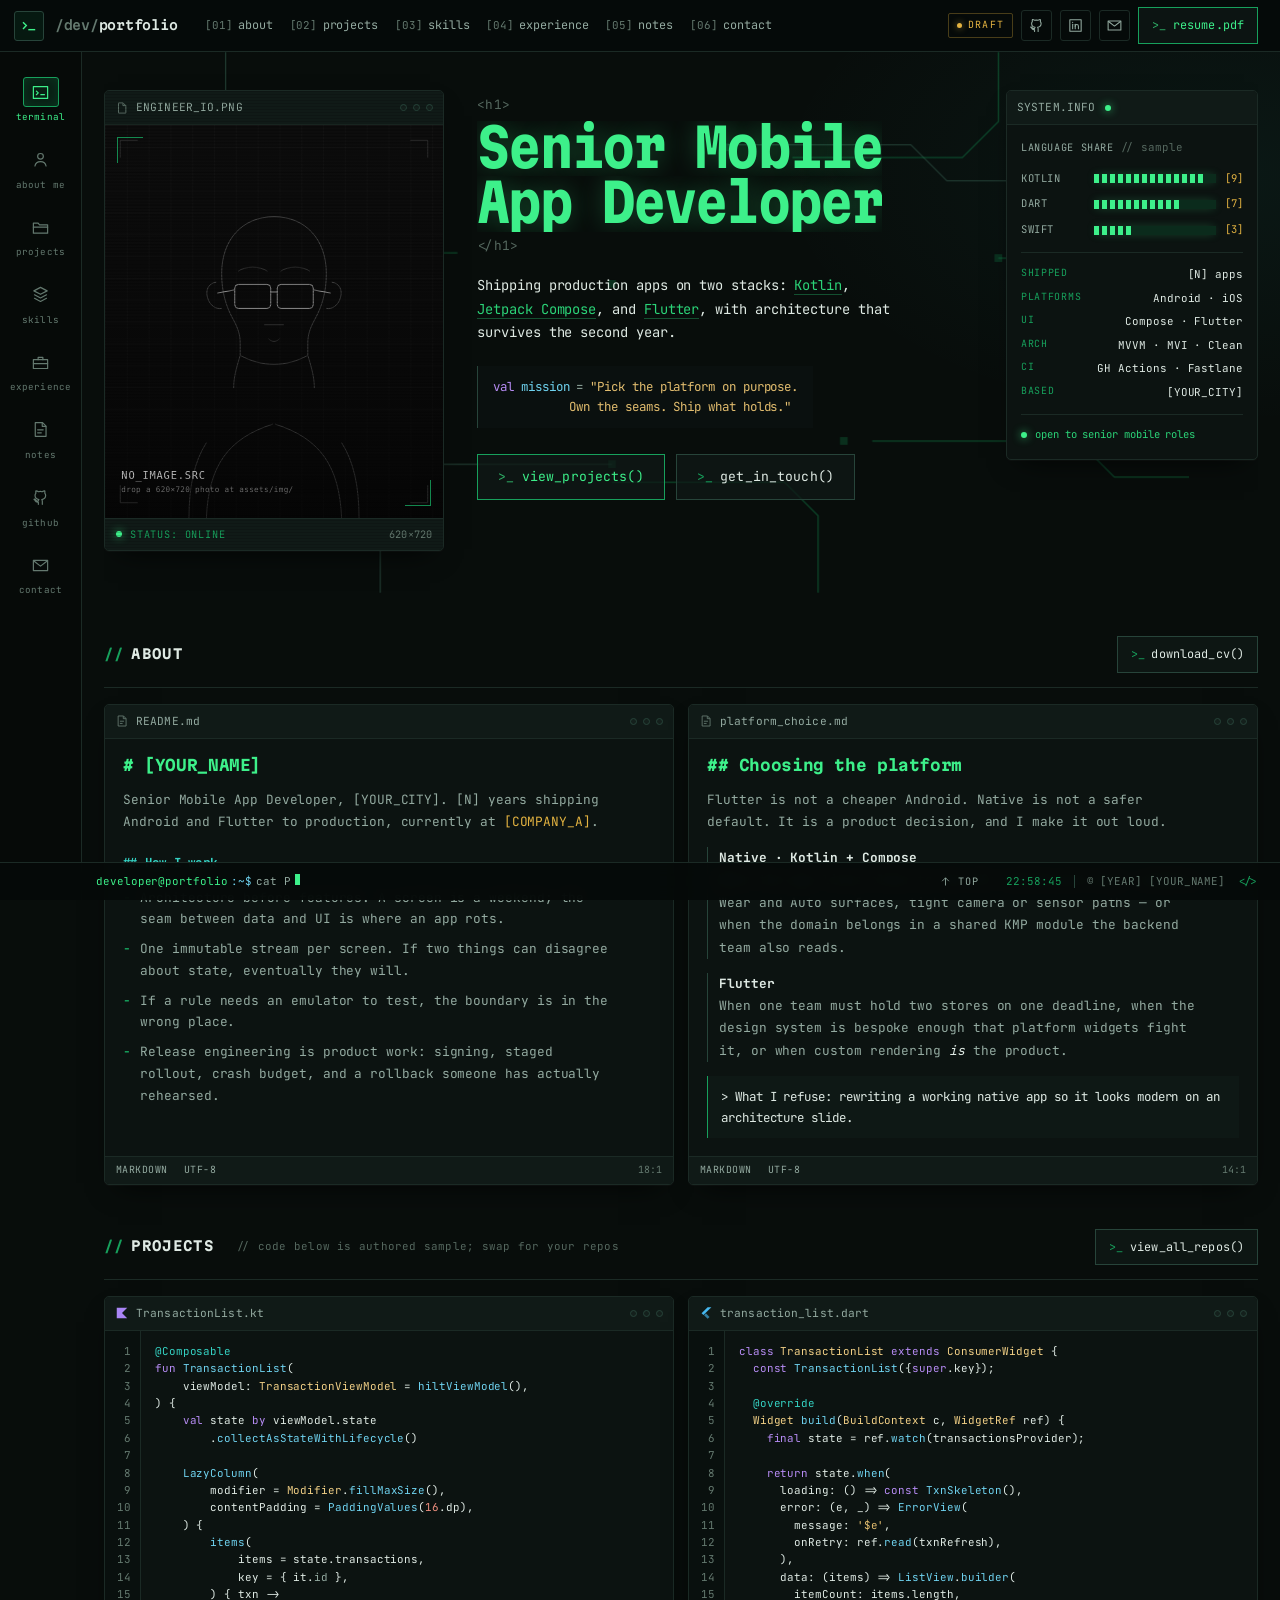
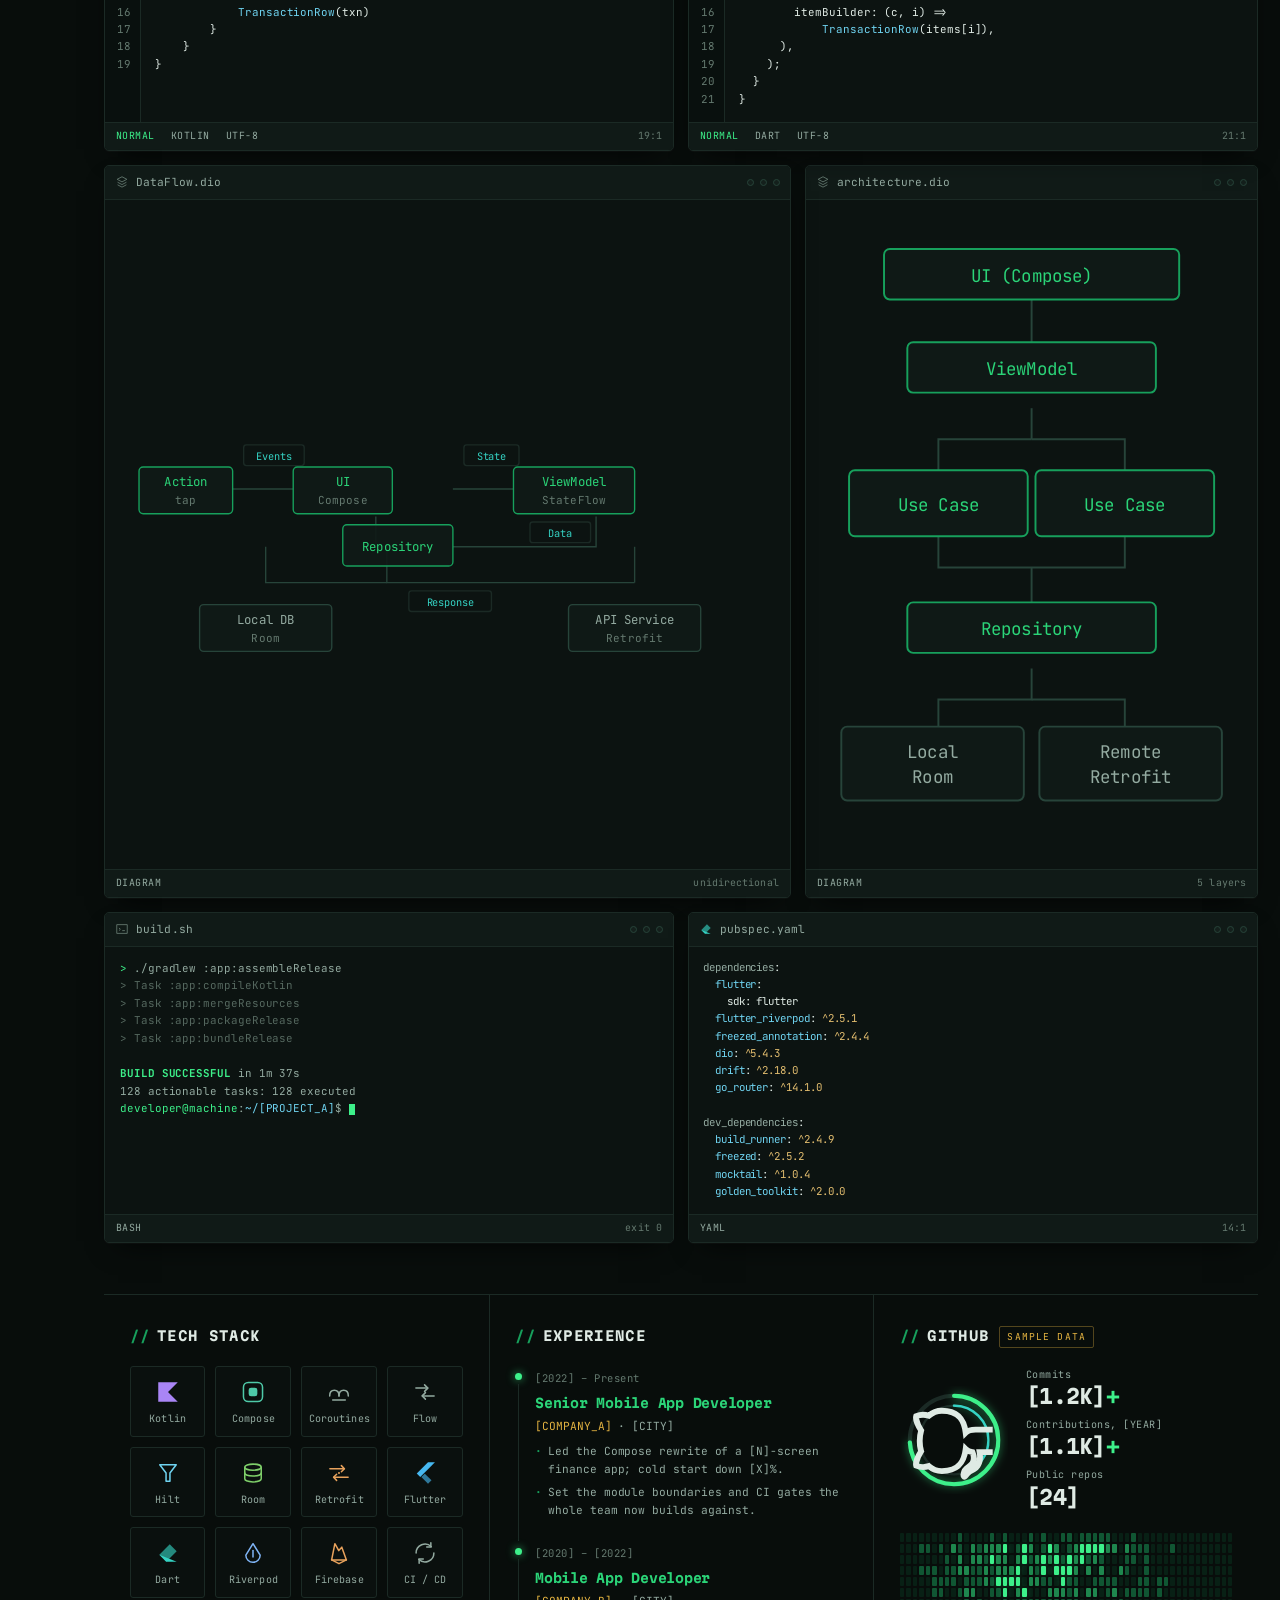
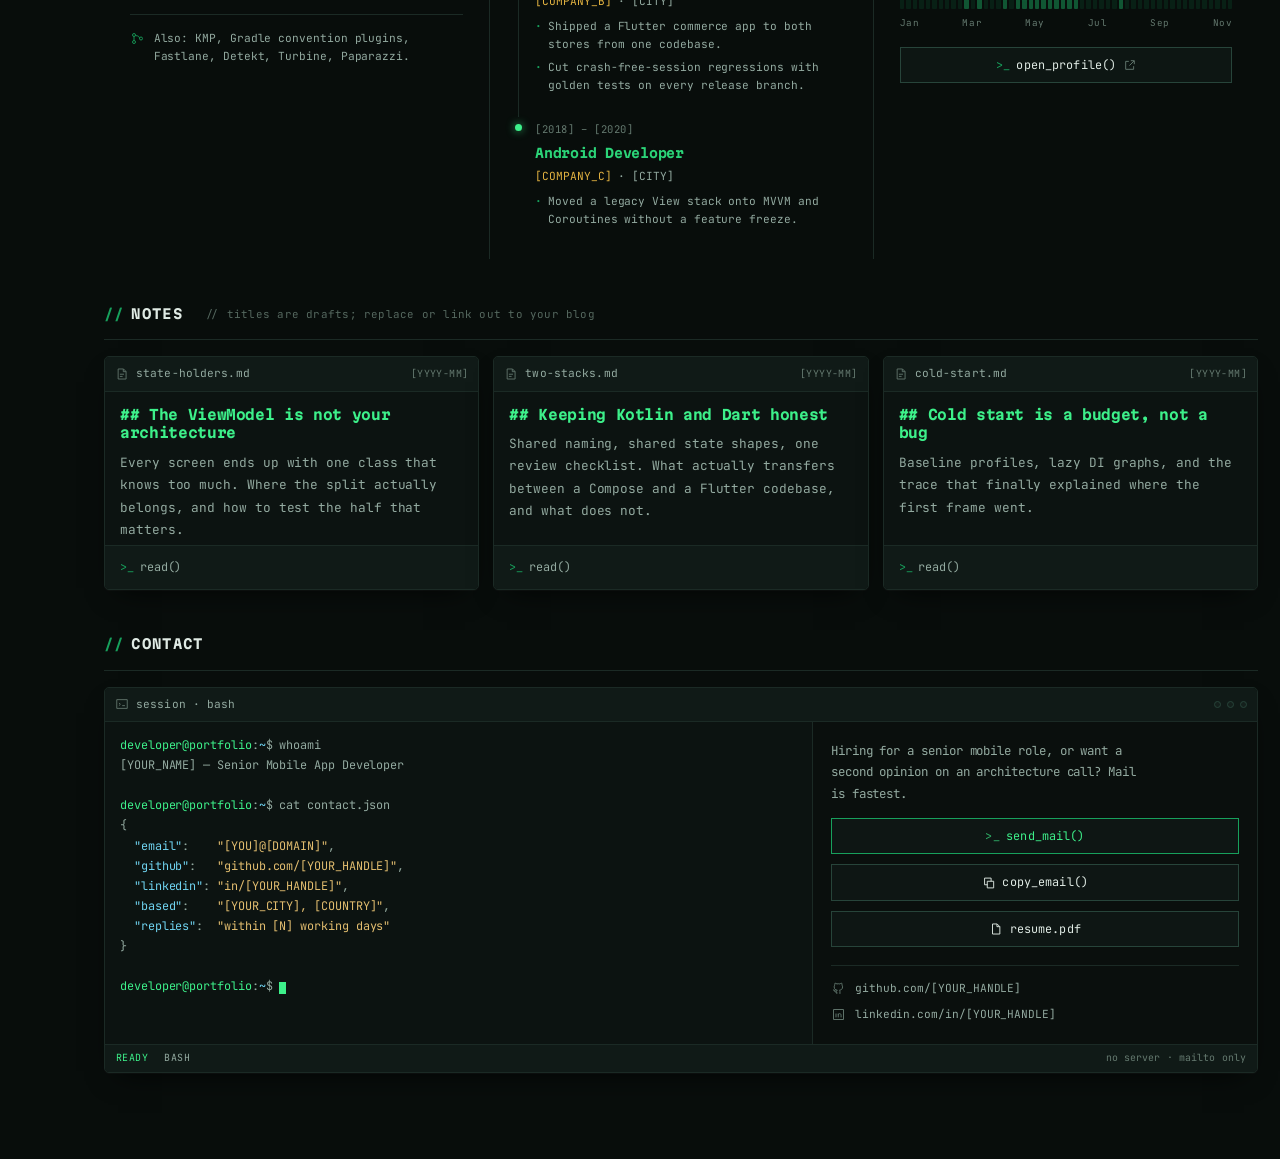
==== index.html @ f94a3611 "feat: terminal-themed portfolio draft Static single-page portfolio for a senior mobile developer, bu" ====
<!DOCTYPE html>
<html lang="en" data-boot="pending">
<head>
<meta charset="utf-8">
<meta name="viewport" content="width=device-width, initial-scale=1">
<title>[YOUR_NAME] — Senior Mobile App Developer</title>
<meta name="description" content="Senior Mobile App Developer building production Android and Flutter apps. Kotlin, Jetpack Compose, Dart, Riverpod, clean architecture.">
<meta name="color-scheme" content="dark">
<meta name="theme-color" content="#080d0b">

<meta property="og:type" content="website">
<meta property="og:title" content="[YOUR_NAME] — Senior Mobile App Developer">
<meta property="og:description" content="Production Android and Flutter. Kotlin, Compose, Dart, Riverpod, clean architecture.">
<meta property="og:image" content="assets/img/og.png">
<meta name="twitter:card" content="summary_large_image">

<link rel="icon" href="assets/img/favicon.svg" type="image/svg+xml">
<link rel="preload" href="assets/fonts/martian-mono-latin.woff2" as="font" type="font/woff2" crossorigin>
<link rel="preload" href="assets/fonts/jetbrains-mono-latin.woff2" as="font" type="font/woff2" crossorigin>
<link rel="stylesheet" href="assets/css/site.css">
</head>
<body id="top">

<!--
  THESIS: A portfolio that is the engineer's own working environment, not a page about
  one. Refuses the centered-hero / three-identical-cards / soft-gradient candidate site.
  OWN-WORLD: Phosphor green (#3df08a) on near-black (#080d0b). Every container is IDE
  window chrome: title strip, gutter with line numbers, status bar. Martian Mono display,
  JetBrains Mono code. Hairline rules (#1b2a25), circuit-trace ground, authored SVG icons.
  STORY: A tech lead sees real Kotlin and real Dart in the first two screens, reads a
  stated point of view on choosing between them, and leaves with the email or the resume.
  FIRST VIEWPORT: Fixed top bar + left activity rail. Portrait pane left, compiling
  <h1> centre at clamp max 3.95rem green (82% width axis), SYSTEM.INFO readout right.
  Primary action get_in_touch() sits under the mission string; resume.pdf is pinned
  top-right at every scroll depth. On phones the headline moves above the portrait.
  FORM: Brief-pinned by inspiration.png ("follow this"); pinned direction beats the roll,
  so no concept-seed key exists for this build.
  FINISH: unreviewed and undocumented is unfinished; this build ends with the finish review, the verdict, and DESIGN.md
-->

<a class="skiplink" href="#main">Skip to content</a>

<svg class="sprite" aria-hidden="true" focusable="false" width="0" height="0" style="position:absolute">
  <defs>
    <symbol id="i-terminal" viewBox="0 0 24 24"><path d="M3 4.5h18v15H3z"/><path d="m6.8 10.2 2.4 2.3-2.4 2.3"/><path d="M12.4 14.8h4.6"/></symbol>
    <symbol id="i-user" viewBox="0 0 24 24"><circle cx="12" cy="8" r="3.6"/><path d="M5 20.2c.6-3.6 3.4-5.6 7-5.6s6.4 2 7 5.6"/></symbol>
    <symbol id="i-folder" viewBox="0 0 24 24"><path d="M3 6.4h6l1.8 2.2H21v10.6H3z"/><path d="M3 11.6h18"/></symbol>
    <symbol id="i-layers" viewBox="0 0 24 24"><path d="m12 3 8.4 4.4L12 11.8 3.6 7.4z"/><path d="m4.4 12.4 7.6 4 7.6-4"/><path d="m4.4 16.8 7.6 4 7.6-4"/></symbol>
    <symbol id="i-briefcase" viewBox="0 0 24 24"><path d="M3 8.4h18v11.2H3z"/><path d="M9 8.4V5.6h6v2.8"/><path d="M3 13.4h18"/></symbol>
    <symbol id="i-note" viewBox="0 0 24 24"><path d="M5.4 3.4h9.2L19 7.8v12.8H5.4z"/><path d="M14.2 3.6v4.4H18.8"/><path d="M8.4 12.4h7"/><path d="M8.4 16.2h4.6"/></symbol>
    <symbol id="i-mail" viewBox="0 0 24 24"><path d="M3 5.6h18v12.8H3z"/><path d="m3.6 6.4 8.4 6.4 8.4-6.4"/></symbol>
    <symbol id="i-github" viewBox="0 0 24 24"><path d="M9.3 20.6v-2.9c-3 .5-3.8-1.3-3.8-1.3-.5-1.2-1.2-1.6-1.2-1.6-1-.7 0-.7 0-.7 1.1.1 1.7 1.1 1.7 1.1 1 1.7 2.6 1.2 3.3.9.1-.7.4-1.2.7-1.5-2.4-.3-4.9-1.2-4.9-5.3 0-1.2.4-2.1 1.1-2.9-.1-.3-.5-1.4.1-2.8 0 0 1-.3 3.2 1.1a8.6 8.6 0 0 1 4.6 0c2.2-1.4 3.2-1.1 3.2-1.1.6 1.4.2 2.5.1 2.8.7.8 1.1 1.7 1.1 2.9 0 4.1-2.5 5-4.9 5.3.4.4.7 1.1.7 2.2v3.8"/></symbol>
    <symbol id="i-linkedin" viewBox="0 0 24 24"><path d="M4 4h16v16H4z"/><path d="M8 10.4v6.2"/><path d="M8 7.6v.2"/><path d="M11.6 16.6v-6.2"/><path d="M11.6 13.2c0-1.6.9-2.6 2.3-2.6s2.2 1 2.2 2.6v3.4"/></symbol>
    <symbol id="i-arrow-up" viewBox="0 0 24 24"><path d="M12 19.4V5.2"/><path d="m5.8 11.4 6.2-6.2 6.2 6.2"/></symbol>
    <symbol id="i-copy" viewBox="0 0 24 24"><path d="M9 9h11v11.4H9z"/><path d="M15.6 9V3.6H4.4V15h5.2"/></symbol>
    <symbol id="i-external" viewBox="0 0 24 24"><path d="M13.4 4.6H19.4v6"/><path d="M19 5 11 13"/><path d="M18.2 14v5.4H4.6V5.8H10"/></symbol>
    <symbol id="i-doc" viewBox="0 0 24 24"><path d="M6 3.4h8L18.6 8v12.6H6z"/><path d="M13.6 3.6V8h4.8"/></symbol>
    <symbol id="i-check" viewBox="0 0 24 24"><path d="m5 12.8 4.4 4.4L19 7.6"/></symbol>

    <symbol id="t-kotlin" viewBox="0 0 24 24"><path d="M3 3h18l-9 9 9 9H3z" fill="currentColor" stroke="none"/></symbol>
    <symbol id="t-compose" viewBox="0 0 24 24"><rect x="3.2" y="3.2" width="17.6" height="17.6" rx="4.4"/><rect x="8" y="8" width="8" height="8" rx="2.2" fill="currentColor" stroke="none"/></symbol>
    <symbol id="t-coroutines" viewBox="0 0 24 24"><path d="M3.4 15.6c0-3.4 2-5.2 4.3-5.2s4.3 1.8 4.3 5.2"/><path d="M12 15.6c0-3.4 2-5.2 4.3-5.2s4.3 1.8 4.3 5.2"/><path d="M6.2 19.4h11.6"/></symbol>
    <symbol id="t-flow" viewBox="0 0 24 24"><path d="M3.6 8.4h10.8"/><path d="m11.6 5.4 3 3-3 3"/><path d="M20.4 15.6H9.6"/><path d="m12.4 12.6-3 3 3 3"/></symbol>
    <symbol id="t-hilt" viewBox="0 0 24 24"><path d="M4.4 4.4h15.2L13.8 12v7.6h-3.6V12z"/></symbol>
    <symbol id="t-room" viewBox="0 0 24 24"><ellipse cx="12" cy="6.6" rx="7.6" ry="2.8"/><path d="M4.4 6.6v10.8c0 1.6 3.4 2.8 7.6 2.8s7.6-1.2 7.6-2.8V6.6"/><path d="M4.4 12c0 1.6 3.4 2.8 7.6 2.8s7.6-1.2 7.6-2.8"/></symbol>
    <symbol id="t-retrofit" viewBox="0 0 24 24"><path d="M3.6 8h13.2"/><path d="m14.2 5.2 2.8 2.8-2.8 2.8"/><path d="M20.4 16h-13.2"/><path d="m9.8 13.2-2.8 2.8 2.8 2.8"/><circle cx="12" cy="12" r=".9" fill="currentColor" stroke="none"/></symbol>
    <symbol id="t-flutter" viewBox="0 0 24 24"><path d="M14.8 2 4.4 12.4l3.2 3.2L21.2 2z" fill="currentColor" stroke="none"/><path d="M14.8 22 8.6 15.8l3.2-3.2L18 18.8z" fill="currentColor" stroke="none" opacity=".62"/></symbol>
    <symbol id="t-dart" viewBox="0 0 24 24"><path d="M4 13.6 13.6 4l6.4 6.4-9.6 9.6z" fill="currentColor" stroke="none" opacity=".62"/><path d="M4 13.6 10.4 20h9.6L4 13.6z" fill="currentColor" stroke="none"/></symbol>
    <symbol id="t-riverpod" viewBox="0 0 24 24"><path d="M12 3.4 18.6 14a6.6 6.6 0 1 1-13.2 0z"/><path d="M12 9.6v6"/></symbol>
    <symbol id="t-firebase" viewBox="0 0 24 24"><path d="m5.2 18.4 3-15 3.6 6.4 2.8-3.2 4.2 11.8z"/><path d="m5.2 18.4 6.8 3.4 6.8-3.4"/></symbol>
    <symbol id="t-git" viewBox="0 0 24 24"><circle cx="6.4" cy="6.4" r="2.4"/><circle cx="6.4" cy="17.6" r="2.4"/><circle cx="17.6" cy="12" r="2.4"/><path d="M6.4 8.8v6.4"/><path d="M8.6 7.4c4.6 0 6.6 1.6 6.6 4.6"/></symbol>
    <symbol id="t-cicd" viewBox="0 0 24 24"><path d="M20.2 12a8.2 8.2 0 0 1-14 5.8"/><path d="M3.8 12a8.2 8.2 0 0 1 14-5.8"/><path d="M17.4 2.6v3.8h-3.8"/><path d="M6.6 21.4v-3.8h3.8"/></symbol>
  </defs>
</svg>

<header class="topbar">
  <a class="brand" href="#top" aria-label="Home">
    <span class="brand__mark" aria-hidden="true">
      <svg viewBox="0 0 24 24"><path d="m5.4 8 3.4 3.4L5.4 15" /><path d="M12 16.4h6.6"/></svg>
    </span>
    <span class="brand__path"><span class="brand__dir">/dev/</span>portfolio</span>
  </a>

  <nav class="nav" aria-label="Sections">
    <a href="#about"><i>[01]</i>about</a>
    <a href="#projects"><i>[02]</i>projects</a>
    <a href="#skills"><i>[03]</i>skills</a>
    <a href="#experience"><i>[04]</i>experience</a>
    <a href="#notes"><i>[05]</i>notes</a>
    <a href="#contact"><i>[06]</i>contact</a>
  </nav>

  <div class="topbar__end">
    <span class="draftchip" title="Placeholder content — see PLACEHOLDERS.md">
      <span class="dot" aria-hidden="true"></span>draft
    </span>
    <a class="iconbtn" href="https://github.com/[YOUR_HANDLE]" aria-label="GitHub"><svg><use href="#i-github"/></svg></a>
    <a class="iconbtn" href="https://linkedin.com/in/[YOUR_HANDLE]" aria-label="LinkedIn"><svg><use href="#i-linkedin"/></svg></a>
    <a class="iconbtn iconbtn--keep" href="mailto:[YOU]@[DOMAIN]" aria-label="Email"><svg><use href="#i-mail"/></svg></a>
    <a class="termbtn termbtn--hot" href="assets/[YOUR_NAME]-resume.pdf" download>
      <span class="termbtn__caret" aria-hidden="true">&gt;_</span>resume.pdf
    </a>
  </div>
</header>

<aside class="rail" aria-label="Quick navigation">
  <ul>
    <li><a href="#top" data-rail="top" class="is-active"><span class="rail__box"><svg><use href="#i-terminal"/></svg></span><span class="rail__label">terminal</span></a></li>
    <li><a href="#about" data-rail="about"><span class="rail__box"><svg><use href="#i-user"/></svg></span><span class="rail__label">about me</span></a></li>
    <li><a href="#projects" data-rail="projects"><span class="rail__box"><svg><use href="#i-folder"/></svg></span><span class="rail__label">projects</span></a></li>
    <li><a href="#skills" data-rail="skills"><span class="rail__box"><svg><use href="#i-layers"/></svg></span><span class="rail__label">skills</span></a></li>
    <li><a href="#experience" data-rail="experience"><span class="rail__box"><svg><use href="#i-briefcase"/></svg></span><span class="rail__label">experience</span></a></li>
    <li><a href="#notes" data-rail="notes"><span class="rail__box"><svg><use href="#i-note"/></svg></span><span class="rail__label">notes</span></a></li>
    <li><a href="#github" data-rail="github"><span class="rail__box"><svg><use href="#i-github"/></svg></span><span class="rail__label">github</span></a></li>
    <li><a href="#contact" data-rail="contact"><span class="rail__box"><svg><use href="#i-mail"/></svg></span><span class="rail__label">contact</span></a></li>
  </ul>
</aside>

<main id="main">

  <!-- ══ HERO ═══════════════════════════════════════════════════════════ -->
  <section class="hero" id="terminal" aria-labelledby="hero-title">
    <svg class="traces" viewBox="0 0 1200 420" preserveAspectRatio="xMidYMid slice" aria-hidden="true" focusable="false">
      <g class="traces__g">
        <path d="M0 60h180l28 28h150"/><path d="M0 150h96l24-24h210l30 30h120"/>
        <path d="M1200 74h-190l-26 26H860l-28-28H690"/><path d="M1200 190h-120l-30-30H900"/>
        <path d="M0 300h150l26 26h190"/><path d="M1200 330h-210l-28-28h-160"/>
        <path d="M420 420v-70l30-30h150"/><path d="M760 420v-60l-26-26H600"/>
        <path d="M300 0v70l26 26h120"/><path d="M900 0v54l-28 28H740"/>
      </g>
      <g class="traces__n">
        <rect x="355" y="84" width="6" height="6"/><rect x="597" y="177" width="6" height="6"/>
        <rect x="687" y="71" width="6" height="6"/><rect x="897" y="157" width="6" height="6"/>
        <rect x="363" y="323" width="6" height="6"/><rect x="777" y="299" width="6" height="6"/>
        <rect x="597" y="317" width="6" height="6"/><rect x="443" y="93" width="6" height="6"/>
      </g>
    </svg>

    <figure class="pane pane--shot portrait">
      <div class="pane__bar">
        <span class="pane__name"><svg class="pane__ico" aria-hidden="true"><use href="#i-doc"/></svg>ENGINEER_IO.PNG</span>
        <span class="pane__dots" aria-hidden="true"><i></i><i></i><i></i></span>
      </div>
      <div class="portrait__frame">
        <span class="portrait__bracket portrait__bracket--tl" aria-hidden="true"></span>
        <span class="portrait__bracket portrait__bracket--br" aria-hidden="true"></span>
        <img src="assets/img/portrait-placeholder.svg" alt="Portrait placeholder — replace with a photo of [YOUR_NAME]" width="620" height="720">
      </div>
      <figcaption class="pane__foot">
        <span class="led" aria-hidden="true"></span>STATUS: ONLINE
        <span class="pane__foot-end">620×720</span>
      </figcaption>
    </figure>

    <div class="hero__mid">
      <p class="tagmark" aria-hidden="true">&lt;h1&gt;</p>
      <h1 id="hero-title" class="hero__title">
        <span class="wipe"><span>Senior Mobile</span></span>
        <span class="wipe"><span>App Developer</span></span>
      </h1>
      <p class="tagmark" aria-hidden="true">&lt;/h1&gt;</p>

      <p class="hero__lede">
        Shipping production apps on two stacks:
        <a class="clink" href="#skills">Kotlin</a>, <a class="clink" href="#skills">Jetpack&nbsp;Compose</a>,
        and <a class="clink" href="#skills">Flutter</a>, with architecture that survives the second year.
      </p>

      <pre class="hero__mission"><code><span class="k">val</span> <span class="v">mission</span> = <span class="s">"Pick the platform on purpose.</span>
<span class="s">           Own the seams. Ship what holds."</span></code></pre>

      <div class="hero__cta">
        <a class="termbtn termbtn--hot termbtn--lg" href="#projects"><span class="termbtn__caret" aria-hidden="true">&gt;_</span>view_projects()</a>
        <a class="termbtn termbtn--lg" href="#contact"><span class="termbtn__caret" aria-hidden="true">&gt;_</span>get_in_touch()</a>
      </div>
    </div>

    <div class="pane sysinfo">
      <div class="pane__bar">
        <span class="pane__name">SYSTEM.INFO</span>
        <span class="led led--pulse" aria-hidden="true"></span>
      </div>
      <div class="sysinfo__body">
        <p class="sysinfo__cap">language share <span class="sample">// sample</span></p>
        <ul class="meters">
          <li><span class="meters__k">Kotlin</span><span class="meter" style="--fill:14" aria-hidden="true"></span><span class="meters__v">[9]</span></li>
          <li><span class="meters__k">Dart</span><span class="meter" style="--fill:11" aria-hidden="true"></span><span class="meters__v">[7]</span></li>
          <li><span class="meters__k">Swift</span><span class="meter" style="--fill:5" aria-hidden="true"></span><span class="meters__v">[3]</span></li>
        </ul>
        <dl class="kv">
          <dt>SHIPPED</dt><dd>[N] apps</dd>
          <dt>PLATFORMS</dt><dd>Android · iOS</dd>
          <dt>UI</dt><dd>Compose · Flutter</dd>
          <dt>ARCH</dt><dd>MVVM · MVI · Clean</dd>
          <dt>CI</dt><dd>GH Actions · Fastlane</dd>
          <dt>BASED</dt><dd>[YOUR_CITY]</dd>
        </dl>
        <p class="sysinfo__status"><span class="led" aria-hidden="true"></span>open to senior mobile roles</p>
      </div>
    </div>
  </section>

  <!-- ══ ABOUT ══════════════════════════════════════════════════════════ -->
  <section class="band" id="about" aria-labelledby="about-h">
    <div class="band__head">
      <h2 class="mark" id="about-h"><i aria-hidden="true">//</i>ABOUT</h2>
      <a class="termbtn" href="assets/[YOUR_NAME]-resume.pdf" download><span class="termbtn__caret" aria-hidden="true">&gt;_</span>download_cv()</a>
    </div>

    <div class="grid grid--about">
      <article class="pane">
        <div class="pane__bar">
          <span class="pane__name"><svg class="pane__ico" aria-hidden="true"><use href="#i-note"/></svg>README.md</span>
          <span class="pane__dots" aria-hidden="true"><i></i><i></i><i></i></span>
        </div>
        <div class="md">
          <h3 class="md__h1"># [YOUR_NAME]</h3>
          <p>Senior Mobile App Developer, [YOUR_CITY]. [N] years shipping Android and Flutter to production, currently at <span class="warn">[COMPANY_A]</span>.</p>
          <h4 class="md__h2">## How I work</h4>
          <ul class="md__list">
            <li>Architecture before features. A screen is a weekend; the seam between data and UI is where an app rots.</li>
            <li>One immutable stream per screen. If two things can disagree about state, eventually they will.</li>
            <li>If a rule needs an emulator to test, the boundary is in the wrong place.</li>
            <li>Release engineering is product work: signing, staged rollout, crash budget, and a rollback someone has actually rehearsed.</li>
          </ul>
        </div>
        <div class="pane__status"><span>MARKDOWN</span><span>utf-8</span><span class="pane__status-end">18:1</span></div>
      </article>

      <article class="pane">
        <div class="pane__bar">
          <span class="pane__name"><svg class="pane__ico" aria-hidden="true"><use href="#i-note"/></svg>platform_choice.md</span>
          <span class="pane__dots" aria-hidden="true"><i></i><i></i><i></i></span>
        </div>
        <div class="md">
          <h3 class="md__h1">## Choosing the platform</h3>
          <p>Flutter is not a cheaper Android. Native is not a safer default. It is a product decision, and I make it out loud.</p>
          <p class="md__pick"><b>Native · Kotlin + Compose</b><br>When the app lives close to the OS: background work, widgets, Wear and Auto surfaces, tight camera or sensor paths — or when the domain belongs in a shared KMP module the backend team also reads.</p>
          <p class="md__pick"><b>Flutter</b><br>When one team must hold two stores on one deadline, when the design system is bespoke enough that platform widgets fight it, or when custom rendering <em>is</em> the product.</p>
          <blockquote class="md__quote">&gt; What I refuse: rewriting a working native app so it looks modern on an architecture slide.</blockquote>
        </div>
        <div class="pane__status"><span>MARKDOWN</span><span>utf-8</span><span class="pane__status-end">14:1</span></div>
      </article>
    </div>
  </section>

  <!-- ══ PROJECTS ═══════════════════════════════════════════════════════ -->
  <section class="band" id="projects" aria-labelledby="projects-h">
    <div class="band__head">
      <h2 class="mark" id="projects-h"><i aria-hidden="true">//</i>PROJECTS</h2>
      <p class="band__note"><span class="sample">// code below is authored sample; swap for your repos</span></p>
      <a class="termbtn" href="https://github.com/[YOUR_HANDLE]?tab=repositories"><span class="termbtn__caret" aria-hidden="true">&gt;_</span>view_all_repos()</a>
    </div>

    <div class="mosaic">

      <article class="pane pane--a">
        <div class="pane__bar">
          <span class="pane__name"><svg class="pane__ico tint-k" aria-hidden="true"><use href="#t-kotlin"/></svg>TransactionList.kt</span>
          <span class="pane__dots" aria-hidden="true"><i></i><i></i><i></i></span>
        </div>
        <div class="code" tabindex="0" role="group" aria-label="Kotlin sample: TransactionList composable">
<pre class="code__gut" aria-hidden="true">1
2
3
4
5
6
7
8
9
10
11
12
13
14
15
16
17
18
19</pre>
<pre class="code__src"><code><span class="an">@Composable</span>
<span class="k">fun</span> <span class="f">TransactionList</span>(
    viewModel: <span class="t">TransactionViewModel</span> = <span class="f">hiltViewModel</span>(),
) {
    <span class="k">val</span> state <span class="k">by</span> viewModel.state
        .<span class="f">collectAsStateWithLifecycle</span>()

    <span class="f">LazyColumn</span>(
        modifier = <span class="t">Modifier</span>.<span class="f">fillMaxSize</span>(),
        contentPadding = <span class="f">PaddingValues</span>(<span class="n">16</span>.dp),
    ) {
        <span class="f">items</span>(
            items = state.transactions,
            key = { it.<span class="p">id</span> },
        ) { txn -&gt;
            <span class="f">TransactionRow</span>(txn)
        }
    }
}</code></pre>
        </div>
        <div class="pane__status"><span class="hot">NORMAL</span><span>Kotlin</span><span>utf-8</span><span class="pane__status-end">19:1</span></div>
      </article>

      <article class="pane pane--b">
        <div class="pane__bar">
          <span class="pane__name"><svg class="pane__ico" aria-hidden="true"><use href="#i-layers"/></svg>architecture.dio</span>
          <span class="pane__dots" aria-hidden="true"><i></i><i></i><i></i></span>
        </div>
        <div class="dgm">
          <svg viewBox="0 0 220 330" role="img" aria-label="Clean architecture layers: UI Compose to ViewModel to two Use Cases to Repository to local and remote data sources.">
            <g class="dgm__wire">
              <path d="M110 44v22"/><path d="M110 100v16"/>
              <path d="M60 116v0"/><path d="M110 116h-48v16"/><path d="M110 116h48v16"/>
              <path d="M62 166v16h96v-16"/><path d="M110 182v18"/>
              <path d="M110 234v16h-48v14"/><path d="M110 250h48v14"/>
            </g>
            <g class="dgm__box">
              <rect x="34" y="18" width="152" height="26" rx="3"/><text x="110" y="35">UI (Compose)</text>
              <rect x="46" y="66" width="128" height="26" rx="3"/><text x="110" y="83">ViewModel</text>
              <rect x="16" y="132" width="92" height="34" rx="3"/><text x="62" y="153">Use Case</text>
              <rect x="112" y="132" width="92" height="34" rx="3"/><text x="158" y="153">Use Case</text>
              <rect x="46" y="200" width="128" height="26" rx="3"/><text x="110" y="217">Repository</text>
            </g>
            <g class="dgm__box dgm__box--leaf">
              <rect x="12" y="264" width="94" height="38" rx="3"/><text x="59" y="280">Local</text><text x="59" y="293">Room</text>
              <rect x="114" y="264" width="94" height="38" rx="3"/><text x="161" y="280">Remote</text><text x="161" y="293">Retrofit</text>
            </g>
          </svg>
        </div>
        <div class="pane__status"><span>DIAGRAM</span><span class="pane__status-end">5 layers</span></div>
      </article>

      <article class="pane pane--c">
        <div class="pane__bar">
          <span class="pane__name"><svg class="pane__ico tint-f" aria-hidden="true"><use href="#t-flutter"/></svg>transaction_list.dart</span>
          <span class="pane__dots" aria-hidden="true"><i></i><i></i><i></i></span>
        </div>
        <div class="code" tabindex="0" role="group" aria-label="Dart sample: TransactionList consumer widget">
<pre class="code__gut" aria-hidden="true">1
2
3
4
5
6
7
8
9
10
11
12
13
14
15
16
17
18
19
20
21</pre>
<pre class="code__src"><code><span class="k">class</span> <span class="t">TransactionList</span> <span class="k">extends</span> <span class="t">ConsumerWidget</span> {
  <span class="k">const</span> <span class="f">TransactionList</span>({<span class="k">super</span>.key});

  <span class="an">@override</span>
  <span class="t">Widget</span> <span class="f">build</span>(<span class="t">BuildContext</span> c, <span class="t">WidgetRef</span> ref) {
    <span class="k">final</span> state = ref.<span class="f">watch</span>(transactionsProvider);

    <span class="k">return</span> state.<span class="f">when</span>(
      loading: () =&gt; <span class="k">const</span> <span class="f">TxnSkeleton</span>(),
      error: (e, _) =&gt; <span class="f">ErrorView</span>(
        message: <span class="s">'$e'</span>,
        onRetry: ref.<span class="f">read</span>(txnRefresh),
      ),
      data: (items) =&gt; <span class="f">ListView</span>.<span class="f">builder</span>(
        itemCount: items.length,
        itemBuilder: (c, i) =&gt;
            <span class="f">TransactionRow</span>(items[i]),
      ),
    );
  }
}</code></pre>
        </div>
        <div class="pane__status"><span class="hot">NORMAL</span><span>Dart</span><span>utf-8</span><span class="pane__status-end">21:1</span></div>
      </article>

      <article class="pane pane--d">
        <div class="pane__bar">
          <span class="pane__name"><svg class="pane__ico" aria-hidden="true"><use href="#i-layers"/></svg>DataFlow.dio</span>
          <span class="pane__dots" aria-hidden="true"><i></i><i></i><i></i></span>
        </div>
        <div class="dgm">
          <svg viewBox="0 0 480 190" role="img" aria-label="Unidirectional data flow: user action into Compose UI, into ViewModel holding StateFlow, into Repository, which reads Room and Retrofit and returns state.">
            <g class="dgm__wire">
              <path d="M84 62h44"/><path d="M244 62h44"/>
              <path d="M348 82v22H244"/><path d="M196 104h-8v-22"/>
              <path d="M196 104v26h180"/><path d="M376 130v-26"/>
              <path d="M196 130H108v-26"/>
            </g>
            <g class="dgm__lab">
              <rect x="92" y="30" width="44" height="15" rx="2"/><text x="114" y="41">Events</text>
              <rect x="252" y="30" width="40" height="15" rx="2"/><text x="272" y="41">State</text>
              <rect x="300" y="86" width="44" height="15" rx="2"/><text x="322" y="97">Data</text>
              <rect x="212" y="136" width="60" height="15" rx="2"/><text x="242" y="147">Response</text>
            </g>
            <g class="dgm__box">
              <rect x="16" y="46" width="68" height="34" rx="3"/><text x="50" y="60">Action</text><text x="50" y="73" class="dim">tap</text>
              <rect x="128" y="46" width="72" height="34" rx="3"/><text x="164" y="60">UI</text><text x="164" y="73" class="dim">Compose</text>
              <rect x="288" y="46" width="88" height="34" rx="3"/><text x="332" y="60">ViewModel</text><text x="332" y="73" class="dim">StateFlow</text>
              <rect x="164" y="88" width="80" height="30" rx="3"/><text x="204" y="107">Repository</text>
            </g>
            <g class="dgm__box dgm__box--leaf">
              <rect x="60" y="146" width="96" height="34" rx="3"/><text x="108" y="160">Local DB</text><text x="108" y="173" class="dim">Room</text>
              <rect x="328" y="146" width="96" height="34" rx="3"/><text x="376" y="160">API Service</text><text x="376" y="173" class="dim">Retrofit</text>
            </g>
          </svg>
        </div>
        <div class="pane__status"><span>DIAGRAM</span><span class="pane__status-end">unidirectional</span></div>
      </article>

      <article class="pane pane--e">
        <div class="pane__bar">
          <span class="pane__name"><svg class="pane__ico" aria-hidden="true"><use href="#i-terminal"/></svg>build.sh</span>
          <span class="pane__dots" aria-hidden="true"><i></i><i></i><i></i></span>
        </div>
        <div class="term">
<pre><code><span class="pr">&gt;</span> ./gradlew :app:assembleRelease
<span class="dim">&gt; Task :app:compileKotlin</span>
<span class="dim">&gt; Task :app:mergeResources</span>
<span class="dim">&gt; Task :app:packageRelease</span>
<span class="dim">&gt; Task :app:bundleRelease</span>

<span class="ok">BUILD SUCCESSFUL</span> in 1m 37s
128 actionable tasks: 128 executed
<span class="pr">developer@machine</span>:<span class="pt">~/[PROJECT_A]</span>$ <span class="caret" aria-hidden="true"></span></code></pre>
        </div>
        <div class="pane__status"><span>bash</span><span class="pane__status-end">exit 0</span></div>
      </article>

      <article class="pane pane--f">
        <div class="pane__bar">
          <span class="pane__name"><svg class="pane__ico tint-d" aria-hidden="true"><use href="#t-dart"/></svg>pubspec.yaml</span>
          <span class="pane__dots" aria-hidden="true"><i></i><i></i><i></i></span>
        </div>
        <div class="code code--sm" tabindex="0" role="group" aria-label="Flutter dependency block sample">
<pre class="code__src"><code><span class="p">dependencies</span>:
  <span class="a">flutter</span>:
    sdk: flutter
  <span class="a">flutter_riverpod</span>: <span class="s">^2.5.1</span>
  <span class="a">freezed_annotation</span>: <span class="s">^2.4.4</span>
  <span class="a">dio</span>: <span class="s">^5.4.3</span>
  <span class="a">drift</span>: <span class="s">^2.18.0</span>
  <span class="a">go_router</span>: <span class="s">^14.1.0</span>

<span class="p">dev_dependencies</span>:
  <span class="a">build_runner</span>: <span class="s">^2.4.9</span>
  <span class="a">freezed</span>: <span class="s">^2.5.2</span>
  <span class="a">mocktail</span>: <span class="s">^1.0.4</span>
  <span class="a">golden_toolkit</span>: <span class="s">^2.0.0</span></code></pre>
        </div>
        <div class="pane__status"><span>YAML</span><span class="pane__status-end">14:1</span></div>
      </article>
    </div>
  </section>

  <!-- ══ TRIPTYCH: SKILLS / EXPERIENCE / GITHUB ═════════════════════════ -->
  <div class="triptych">

    <section class="tri" id="skills" aria-labelledby="skills-h">
      <h2 class="mark" id="skills-h"><i aria-hidden="true">//</i>TECH STACK</h2>
      <ul class="stack">
        <li><span class="stack__ico tint-k"><svg><use href="#t-kotlin"/></svg></span>Kotlin</li>
        <li><span class="stack__ico tint-c"><svg><use href="#t-compose"/></svg></span>Compose</li>
        <li><span class="stack__ico"><svg><use href="#t-coroutines"/></svg></span>Coroutines</li>
        <li><span class="stack__ico"><svg><use href="#t-flow"/></svg></span>Flow</li>
        <li><span class="stack__ico tint-h"><svg><use href="#t-hilt"/></svg></span>Hilt</li>
        <li><span class="stack__ico tint-r"><svg><use href="#t-room"/></svg></span>Room</li>
        <li><span class="stack__ico tint-o"><svg><use href="#t-retrofit"/></svg></span>Retrofit</li>
        <li><span class="stack__ico tint-f"><svg><use href="#t-flutter"/></svg></span>Flutter</li>
        <li><span class="stack__ico tint-d"><svg><use href="#t-dart"/></svg></span>Dart</li>
        <li><span class="stack__ico tint-b"><svg><use href="#t-riverpod"/></svg></span>Riverpod</li>
        <li><span class="stack__ico tint-o"><svg><use href="#t-firebase"/></svg></span>Firebase</li>
        <li><span class="stack__ico"><svg><use href="#t-cicd"/></svg></span>CI / CD</li>
      </ul>
      <p class="tri__foot"><svg class="tri__ico" aria-hidden="true"><use href="#t-git"/></svg>Also: KMP, Gradle&nbsp;convention&nbsp;plugins, Fastlane, Detekt, Turbine, Paparazzi.</p>
    </section>

    <section class="tri" id="experience" aria-labelledby="experience-h">
      <h2 class="mark" id="experience-h"><i aria-hidden="true">//</i>EXPERIENCE</h2>
      <ol class="tl">
        <li>
          <span class="tl__when">[2022] – Present</span>
          <h3 class="tl__role">Senior Mobile App Developer</h3>
          <p class="tl__where"><span class="warn">[COMPANY_A]</span> · [CITY]</p>
          <ul class="tl__pts">
            <li>Led the Compose rewrite of a [N]-screen finance app; cold start down [X]%.</li>
            <li>Set the module boundaries and CI gates the whole team now builds against.</li>
          </ul>
        </li>
        <li>
          <span class="tl__when">[2020] – [2022]</span>
          <h3 class="tl__role">Mobile App Developer</h3>
          <p class="tl__where"><span class="warn">[COMPANY_B]</span> · [CITY]</p>
          <ul class="tl__pts">
            <li>Shipped a Flutter commerce app to both stores from one codebase.</li>
            <li>Cut crash-free-session regressions with golden tests on every release branch.</li>
          </ul>
        </li>
        <li>
          <span class="tl__when">[2018] – [2020]</span>
          <h3 class="tl__role">Android Developer</h3>
          <p class="tl__where"><span class="warn">[COMPANY_C]</span> · [CITY]</p>
          <ul class="tl__pts">
            <li>Moved a legacy View stack onto MVVM and Coroutines without a feature freeze.</li>
          </ul>
        </li>
      </ol>
    </section>

    <section class="tri" id="github" aria-labelledby="github-h">
      <div class="tri__head">
        <h2 class="mark" id="github-h"><i aria-hidden="true">//</i>GITHUB</h2>
        <span class="samplechip">sample data</span>
      </div>
      <div class="gh">
        <div class="gh__ring">
          <svg viewBox="0 0 132 132" aria-hidden="true">
            <circle class="gh__track" cx="66" cy="66" r="54"/>
            <circle class="gh__arc" cx="66" cy="66" r="54"/>
            <circle class="gh__track gh__track--in" cx="66" cy="66" r="42"/>
            <circle class="gh__arc gh__arc--in" cx="66" cy="66" r="42"/>
          </svg>
          <svg class="gh__glyph" aria-hidden="true"><use href="#i-github"/></svg>
        </div>
        <dl class="gh__nums">
          <dt>Commits</dt><dd>[1.2K]<span>+</span></dd>
          <dt>Contributions, [YEAR]</dt><dd>[1.1K]<span>+</span></dd>
          <dt>Public repos</dt><dd>[24]</dd>
        </dl>
      </div>
      <div class="heat" id="heat" aria-hidden="true"></div>
      <p class="heat__cap">
        <span>Jan</span><span>Mar</span><span>May</span><span>Jul</span><span>Sep</span><span>Nov</span>
      </p>
      <a class="termbtn termbtn--wide" href="https://github.com/[YOUR_HANDLE]"><span class="termbtn__caret" aria-hidden="true">&gt;_</span>open_profile()<svg class="termbtn__ext" aria-hidden="true"><use href="#i-external"/></svg></a>
    </section>
  </div>

  <!-- ══ NOTES ══════════════════════════════════════════════════════════ -->
  <section class="band" id="notes" aria-labelledby="notes-h">
    <div class="band__head">
      <h2 class="mark" id="notes-h"><i aria-hidden="true">//</i>NOTES</h2>
      <p class="band__note"><span class="sample">// titles are drafts; replace or link out to your blog</span></p>
    </div>
    <div class="grid grid--notes">
      <article class="pane note">
        <div class="pane__bar">
          <span class="pane__name"><svg class="pane__ico" aria-hidden="true"><use href="#i-note"/></svg>state-holders.md</span>
          <span class="note__date">[YYYY-MM]</span>
        </div>
        <div class="md md--tight">
          <h3 class="md__h1">## The ViewModel is not your architecture</h3>
          <p>Every screen ends up with one class that knows too much. Where the split actually belongs, and how to test the half that matters.</p>
        </div>
        <a class="note__go" href="[POST_URL_1]"><span class="termbtn__caret" aria-hidden="true">&gt;_</span>read()</a>
      </article>
      <article class="pane note">
        <div class="pane__bar">
          <span class="pane__name"><svg class="pane__ico" aria-hidden="true"><use href="#i-note"/></svg>two-stacks.md</span>
          <span class="note__date">[YYYY-MM]</span>
        </div>
        <div class="md md--tight">
          <h3 class="md__h1">## Keeping Kotlin and Dart honest</h3>
          <p>Shared naming, shared state shapes, one review checklist. What actually transfers between a Compose and a Flutter codebase, and what does not.</p>
        </div>
        <a class="note__go" href="[POST_URL_2]"><span class="termbtn__caret" aria-hidden="true">&gt;_</span>read()</a>
      </article>
      <article class="pane note">
        <div class="pane__bar">
          <span class="pane__name"><svg class="pane__ico" aria-hidden="true"><use href="#i-note"/></svg>cold-start.md</span>
          <span class="note__date">[YYYY-MM]</span>
        </div>
        <div class="md md--tight">
          <h3 class="md__h1">## Cold start is a budget, not a bug</h3>
          <p>Baseline profiles, lazy DI graphs, and the trace that finally explained where the first frame went.</p>
        </div>
        <a class="note__go" href="[POST_URL_3]"><span class="termbtn__caret" aria-hidden="true">&gt;_</span>read()</a>
      </article>
    </div>
  </section>

  <!-- ══ CONTACT ════════════════════════════════════════════════════════ -->
  <section class="band band--last" id="contact" aria-labelledby="contact-h">
    <div class="band__head">
      <h2 class="mark" id="contact-h"><i aria-hidden="true">//</i>CONTACT</h2>
    </div>
    <div class="pane contact">
      <div class="pane__bar">
        <span class="pane__name"><svg class="pane__ico" aria-hidden="true"><use href="#i-terminal"/></svg>session · bash</span>
        <span class="pane__dots" aria-hidden="true"><i></i><i></i><i></i></span>
      </div>
      <div class="contact__body">
        <div class="term term--lg">
<pre><code><span class="pr">developer@portfolio</span>:<span class="pt">~</span>$ whoami
[YOUR_NAME] — Senior Mobile App Developer

<span class="pr">developer@portfolio</span>:<span class="pt">~</span>$ cat contact.json
{
  <span class="a">"email"</span>:    <span class="s">"[YOU]@[DOMAIN]"</span>,
  <span class="a">"github"</span>:   <span class="s">"github.com/[YOUR_HANDLE]"</span>,
  <span class="a">"linkedin"</span>: <span class="s">"in/[YOUR_HANDLE]"</span>,
  <span class="a">"based"</span>:    <span class="s">"[YOUR_CITY], [COUNTRY]"</span>,
  <span class="a">"replies"</span>:  <span class="s">"within [N] working days"</span>
}

<span class="pr">developer@portfolio</span>:<span class="pt">~</span>$ <span class="caret" aria-hidden="true"></span></code></pre>
        </div>
        <div class="contact__side">
          <p class="contact__lede">Hiring for a senior mobile role, or want a second opinion on an architecture call? Mail is fastest.</p>
          <a class="termbtn termbtn--hot termbtn--wide" href="mailto:[YOU]@[DOMAIN]?subject=Senior%20mobile%20role"><span class="termbtn__caret" aria-hidden="true">&gt;_</span>send_mail()</a>
          <button class="termbtn termbtn--wide" type="button" data-copy="[YOU]@[DOMAIN]">
            <svg class="termbtn__ico" aria-hidden="true"><use href="#i-copy"/></svg><span class="js-copy-label">copy_email()</span>
          </button>
          <a class="termbtn termbtn--wide" href="assets/[YOUR_NAME]-resume.pdf" download><svg class="termbtn__ico" aria-hidden="true"><use href="#i-doc"/></svg>resume.pdf</a>
          <ul class="contact__links">
            <li><a href="https://github.com/[YOUR_HANDLE]"><svg aria-hidden="true"><use href="#i-github"/></svg>github.com/[YOUR_HANDLE]</a></li>
            <li><a href="https://linkedin.com/in/[YOUR_HANDLE]"><svg aria-hidden="true"><use href="#i-linkedin"/></svg>linkedin.com/in/[YOUR_HANDLE]</a></li>
          </ul>
        </div>
      </div>
      <div class="pane__status"><span class="hot">READY</span><span>bash</span><span class="pane__status-end">no server · mailto only</span></div>
    </div>
  </section>
</main>

<footer class="statusbar">
  <p class="statusbar__prompt">
    <span class="pr">developer@portfolio</span><span class="pt">:~$</span>
    <span class="statusbar__typed" data-type="cat PLACEHOLDERS.md"></span><span class="caret" aria-hidden="true"></span>
  </p>
  <a class="statusbar__top" href="#top"><svg aria-hidden="true"><use href="#i-arrow-up"/></svg>TOP</a>
  <p class="statusbar__meta">
    <span class="statusbar__clock" id="clock">--:--:--</span>
    <span class="statusbar__rule" aria-hidden="true"></span>
    <span>© [YEAR] [YOUR_NAME]</span>
    <span class="statusbar__sig" aria-hidden="true">&lt;/&gt;</span>
  </p>
</footer>

<script src="assets/js/site.js" defer></script>
</body>
</html>
---- assets/css/site.css ----
@charset "UTF-8";
/* ══════════════════════════════════════════════════════════════════════════
   [YOUR_NAME] — portfolio
   World: developer environment. IDE window chrome, gutters, status bars,
   phosphor green on near-black. Display: Martian Mono. Code/UI: JetBrains Mono.
   No build step, no CDN, no third-party request.
   ══════════════════════════════════════════════════════════════════════════ */

/* ── fonts ─────────────────────────────────────────────────────────────── */
@font-face {
  font-family: "Martian Mono";
  src: url("../fonts/martian-mono-latin.woff2") format("woff2");
  font-weight: 100 800; font-stretch: 75% 112.5%; font-display: swap;
  unicode-range: U+0000-00FF, U+0131, U+0152-0153, U+02BB-02BC, U+02C6, U+02DA,
    U+02DC, U+0304, U+0308, U+0329, U+2000-206F, U+20AC, U+2122, U+2191, U+2193,
    U+2212, U+2215, U+FEFF, U+FFFD;
}
@font-face {
  font-family: "Martian Mono";
  src: url("../fonts/martian-mono-latin-ext.woff2") format("woff2");
  font-weight: 100 800; font-stretch: 75% 112.5%; font-display: swap;
  unicode-range: U+0100-02BA, U+02BD-02C5, U+02C7-02CC, U+02CE-02D7, U+02DD-02FF,
    U+0304, U+0308, U+0329, U+1D00-1DBF, U+1E00-1E9F, U+1EF2-1EFF, U+2020,
    U+20A0-20AB, U+20AD-20C0, U+2113, U+2C60-2C7F, U+A720-A7FF;
}
@font-face {
  font-family: "JetBrains Mono";
  src: url("../fonts/jetbrains-mono-latin.woff2") format("woff2");
  font-weight: 100 800; font-display: swap;
  unicode-range: U+0000-00FF, U+0131, U+0152-0153, U+02BB-02BC, U+02C6, U+02DA,
    U+02DC, U+0304, U+0308, U+0329, U+2000-206F, U+20AC, U+2122, U+2191, U+2193,
    U+2212, U+2215, U+FEFF, U+FFFD;
}
@font-face {
  font-family: "JetBrains Mono";
  src: url("../fonts/jetbrains-mono-latin-ext.woff2") format("woff2");
  font-weight: 100 800; font-display: swap;
  unicode-range: U+0100-02BA, U+02BD-02C5, U+02C7-02CC, U+02CE-02D7, U+02DD-02FF,
    U+0304, U+0308, U+0329, U+1D00-1DBF, U+1E00-1E9F, U+1EF2-1EFF, U+2020,
    U+20A0-20AB, U+20AD-20C0, U+2113, U+2C60-2C7F, U+A720-A7FF;
}

/* ── tokens ────────────────────────────────────────────────────────────── */
:root {
  --void:      #050807;
  --ground:    #080d0b;
  --panel:     #0c1311;
  --panel-2:   #101a17;
  --panel-3:   #14201c;
  --rule:      #1b2a25;
  --rule-hot:  #27443a;

  --phos:      #3df08a;
  --phos-2:    #2bd478;
  --phos-dim:  #17a05c;
  --phos-deep: #0b4c2d;
  --teal:      #35d3c4;
  --amber:     #e3b341;
  --violet:    #b78cf5;
  --rose:      #ef8f7f;

  --text:      #dfeae4;
  --text-2:    #93aaa0;
  --text-3:    #64796f;

  --syn-k:     #b78cf5;
  --syn-f:     #6fd3f0;
  --syn-t:     #f2d086;
  --syn-s:     #e2bd6f;
  --syn-n:     #ef8f7f;
  --syn-c:     #55685f;

  --display: "Martian Mono", ui-monospace, monospace;
  --mono: "JetBrains Mono", ui-monospace, "Cascadia Mono", Consolas, monospace;

  --bar: 52px;      /* top bar */
  --rail: 82px;     /* activity rail */
  --status: 38px;   /* bottom status bar */
  --gut: 22px;      /* page inset */
  --gap: 14px;      /* pane gap */

  --sh: 0 1px 0 rgb(255 255 255 / .022), 0 12px 28px -14px rgb(0 0 0 / .92);
  --sh-hot: 0 1px 0 rgb(255 255 255 / .03), 0 18px 40px -16px rgb(0 0 0 / .96);
  --ease: cubic-bezier(.16, 1, .3, 1);
}

/* ── reset / base ──────────────────────────────────────────────────────── */
*, *::before, *::after { box-sizing: border-box; }
* { margin: 0; }

/* `clip` rather than `hidden`: the hero's traces SVG and the mobile nav strip both
   bleed past the viewport by design, and clip contains them without making the root a
   scroll container (which would break sticky positioning and smooth scrolling). */
html { -webkit-text-size-adjust: 100%; scroll-behavior: smooth; overflow-x: clip; }
@media (prefers-reduced-motion: reduce) { html { scroll-behavior: auto; } }

body {
  min-height: 100vh;
  background:
    radial-gradient(1100px 520px at 22% -6%, rgb(23 160 92 / .10), transparent 62%),
    radial-gradient(760px 420px at 96% 4%, rgb(53 211 196 / .055), transparent 60%),
    var(--ground);
  color: var(--text);
  font: 400 0.875rem/1.7 var(--mono);
  font-feature-settings: "calt" 1;
  letter-spacing: -0.005em;
  padding: var(--bar) 0 0 0;
  overflow-x: hidden;
}

img, svg { display: block; max-width: 100%; }
a { color: inherit; text-decoration: none; }
ul, ol { list-style: none; padding: 0; }
button { font: inherit; color: inherit; background: none; border: 0; cursor: pointer; }
pre, code { font-family: var(--mono); }
pre { margin: 0; }
::selection { background: var(--phos-deep); color: #eafff2; }

:focus-visible {
  outline: 2px solid var(--phos);
  outline-offset: 2px;
  border-radius: 2px;
}

.skiplink {
  position: fixed; top: 8px; left: 8px; z-index: 90;
  transform: translateY(-160%);
  padding: 8px 14px; background: var(--phos); color: #04160c;
  font-weight: 700; font-size: .74rem; letter-spacing: .04em;
}
.skiplink:focus { transform: none; }

/* ── shared atoms ──────────────────────────────────────────────────────── */
.mark {
  display: flex; align-items: baseline; gap: .5em;
  font-family: var(--display);
  font-size: clamp(.82rem, 1.05vw, .95rem);
  font-weight: 700; font-stretch: 100%;
  letter-spacing: .1em; text-transform: uppercase;
  color: var(--text);
}
.mark i { font-style: normal; color: var(--phos-dim); }

.sample, .band__note {
  font-size: .68rem; letter-spacing: .02em; color: var(--syn-c);
}
.samplechip {
  font-size: .6rem; letter-spacing: .12em; text-transform: uppercase;
  color: var(--amber); border: 1px solid rgb(227 179 65 / .34);
  padding: 2px 7px; border-radius: 2px; white-space: nowrap;
}
.warn { color: var(--amber); }
.hot { color: var(--phos); }

.led {
  width: 6px; height: 6px; border-radius: 50%;
  background: var(--phos); box-shadow: 0 0 8px rgb(61 240 138 / .8);
  flex: none;
}
.led--pulse { animation: pulse 2.6s var(--ease) infinite; }
@keyframes pulse { 0%,100% { opacity: 1; } 50% { opacity: .32; } }

.caret {
  display: inline-block; width: .55em; height: 1.05em;
  background: var(--phos); vertical-align: text-bottom;
  animation: blink 1.15s steps(2, start) infinite;
}
@keyframes blink { 50% { opacity: 0; } }

/* terminal-style button */
.termbtn {
  display: inline-flex; align-items: center; gap: .55em;
  padding: 7px 13px;
  border: 1px solid var(--rule-hot);
  background: rgb(16 26 23 / .72);
  color: var(--text);
  font-size: .74rem; letter-spacing: .01em; white-space: nowrap;
  transition: border-color .18s, background-color .18s, color .18s, transform .18s;
}
.termbtn__caret { color: var(--phos-dim); }
.termbtn__ico, .termbtn__ext { width: 14px; height: 14px; fill: none; stroke: currentColor; stroke-width: 1.6; flex: none; }
.termbtn__ext { color: var(--text-3); }
.termbtn:hover {
  border-color: var(--phos-dim); background: rgb(23 160 92 / .12);
  transform: translateY(-1px);
}
.termbtn:hover .termbtn__caret { color: var(--phos); }
.termbtn--hot { border-color: var(--phos-dim); color: var(--phos); }
.termbtn--hot .termbtn__caret { color: var(--phos); opacity: .7; }
.termbtn--hot:hover { background: rgb(23 160 92 / .18); border-color: var(--phos); }
.termbtn--lg { padding: 11px 20px; font-size: .82rem; }
.termbtn--wide { width: 100%; justify-content: center; }
.termbtn.is-done { border-color: var(--phos); color: var(--phos); }

/* ── top bar ───────────────────────────────────────────────────────────── */
.topbar {
  position: fixed; inset: 0 0 auto 0; z-index: 50;
  height: var(--bar);
  display: flex; align-items: center; gap: clamp(14px, 2vw, 30px);
  padding: 0 var(--gut) 0 14px;
  background: rgb(6 10 9 / .9);
  backdrop-filter: blur(10px);
  border-bottom: 1px solid var(--rule);
}
.brand { display: flex; align-items: center; gap: 11px; flex: none; }
.brand__mark {
  width: 30px; height: 30px; display: grid; place-items: center;
  border: 1px solid var(--rule-hot); border-radius: 3px;
  background: rgb(23 160 92 / .1);
}
.brand__mark svg { width: 20px; height: 20px; fill: none; stroke: var(--phos); stroke-width: 1.7; stroke-linecap: square; }
.brand__path { font-family: var(--display); font-size: .8rem; font-weight: 600; letter-spacing: -.02em; }
.brand__dir { color: var(--text-3); }
.brand:hover .brand__dir { color: var(--phos-dim); }

.nav { display: flex; align-items: center; gap: clamp(6px, 1vw, 16px); overflow: hidden; }
.nav a {
  display: inline-flex; align-items: baseline; gap: .45em;
  font-size: .74rem; color: var(--text-2);
  padding: 4px 2px; border-bottom: 1px solid transparent;
  transition: color .16s, border-color .16s;
}
.nav i { font-style: normal; font-size: .68rem; color: var(--text-3); transition: color .16s; }
.nav a:hover, .nav a.is-active { color: var(--text); border-bottom-color: var(--phos); }
.nav a:hover i, .nav a.is-active i { color: var(--phos); }

.topbar__end { margin-left: auto; display: flex; align-items: center; gap: 8px; flex: none; }
.draftchip {
  display: inline-flex; align-items: center; gap: 6px;
  font-size: .62rem; letter-spacing: .12em; text-transform: uppercase;
  color: var(--amber); border: 1px solid rgb(227 179 65 / .3);
  padding: 3px 8px; border-radius: 2px;
}
.draftchip .dot {
  width: 5px; height: 5px; border-radius: 50%; background: var(--amber);
  box-shadow: 0 0 7px rgb(227 179 65 / .7);
}
.iconbtn {
  width: 31px; height: 31px; display: grid; place-items: center;
  border: 1px solid var(--rule); border-radius: 3px; color: var(--text-2);
  transition: color .16s, border-color .16s, background-color .16s;
}
.iconbtn svg { width: 17px; height: 17px; fill: none; stroke: currentColor; stroke-width: 1.5; stroke-linecap: round; stroke-linejoin: round; }
.iconbtn:hover { color: var(--phos); border-color: var(--phos-dim); background: rgb(23 160 92 / .1); }

/* ── activity rail ─────────────────────────────────────────────────────── */
.rail {
  position: fixed; left: 0; top: var(--bar); bottom: 0; z-index: 40;
  width: var(--rail);
  border-right: 1px solid var(--rule);
  background: rgb(6 10 9 / .55);
  padding: 16px 0;
  overflow-y: auto; overflow-x: hidden;
  scrollbar-width: none;
}
.rail::-webkit-scrollbar { display: none; }
.rail ul { display: flex; flex-direction: column; gap: 3px; }
.rail a {
  display: grid; justify-items: center; gap: 5px;
  padding: 9px 4px; color: var(--text-3);
  transition: color .16s;
}
.rail__box {
  width: 36px; height: 30px; display: grid; place-items: center;
  border: 1px solid transparent; border-radius: 3px;
  transition: border-color .16s, background-color .16s;
}
.rail__box svg { width: 19px; height: 19px; fill: none; stroke: currentColor; stroke-width: 1.5; stroke-linecap: round; stroke-linejoin: round; }
.rail__label { font-size: .58rem; letter-spacing: .01em; text-align: center; line-height: 1.25; }
.rail a:hover { color: var(--text); }
.rail a:hover .rail__box { border-color: var(--rule-hot); background: rgb(16 26 23 / .8); }
.rail a.is-active { color: var(--phos); }
.rail a.is-active .rail__box {
  border-color: var(--phos-dim); background: rgb(23 160 92 / .14);
  box-shadow: inset 0 0 12px rgb(23 160 92 / .18);
}

/* ── main shell ────────────────────────────────────────────────────────── */
#main {
  margin-left: var(--rail);
  padding: 0 var(--gut) calc(var(--status) + 40px);
  max-width: 1600px;
}

/* ── pane: the universal window chrome ─────────────────────────────────── */
.pane {
  position: relative;
  display: flex; flex-direction: column; min-width: 0;
  background: var(--panel);
  border: 1px solid var(--rule);
  border-radius: 5px;
  box-shadow: var(--sh);
  overflow: hidden;
  transition: border-color .2s, box-shadow .2s;
}
.pane:hover, .pane:focus-within { border-color: var(--rule-hot); box-shadow: var(--sh-hot); }

.pane__bar {
  display: flex; align-items: center; gap: 10px;
  padding: 7px 10px;
  background: var(--panel-2);
  border-bottom: 1px solid var(--rule);
  flex: none;
}
.pane__name {
  display: inline-flex; align-items: center; gap: 7px;
  font-size: .7rem; letter-spacing: .01em; color: var(--text-2);
  min-width: 0; overflow: hidden; text-overflow: ellipsis; white-space: nowrap;
}
.pane:hover .pane__name { color: var(--text); }
.pane__ico { width: 14px; height: 14px; flex: none; fill: none; stroke: currentColor; stroke-width: 1.5; color: var(--text-3); }
.pane__dots { margin-left: auto; display: flex; gap: 6px; flex: none; }
.pane__dots i {
  width: 7px; height: 7px; border-radius: 50%;
  border: 1px solid var(--rule-hot); background: var(--panel-3);
}
.pane:hover .pane__dots i:nth-child(1) { background: #2c4a3c; }
.pane:hover .pane__dots i:nth-child(2) { background: #3a4436; }
.pane:hover .pane__dots i:nth-child(3) { background: #47342f; }

.pane__status {
  display: flex; align-items: center; gap: 16px;
  padding: 5px 11px; flex: none;
  background: var(--panel-2); border-top: 1px solid var(--rule);
  font-size: .62rem; letter-spacing: .05em; text-transform: uppercase;
  color: var(--text-2);
}
.pane__status-end { margin-left: auto; text-transform: none; letter-spacing: .01em; color: var(--text-3); }
.pane__foot {
  display: flex; align-items: center; gap: 8px;
  padding: 7px 11px; flex: none;
  background: var(--panel-2); border-top: 1px solid var(--rule);
  font-size: .64rem; letter-spacing: .08em; color: var(--phos-dim);
}
.pane__foot-end { margin-left: auto; color: var(--text-3); letter-spacing: .01em; }

/* ── hero ──────────────────────────────────────────────────────────────── */
.hero {
  position: relative;
  overflow: hidden;
  display: grid;
  grid-template-columns: minmax(260px, 340px) minmax(0, 1fr) minmax(210px, 252px);
  gap: clamp(18px, 2.6vw, 40px);
  align-items: start;
  padding: clamp(22px, 3vw, 38px) 0 clamp(26px, 3.4vw, 42px);
}
.traces {
  position: absolute; inset: 0 -6%; width: 112%;
  height: 100%; pointer-events: none; z-index: 0; opacity: .8;
}
.traces__g { fill: none; stroke: var(--rule-hot); stroke-width: 1; }
.traces__g path:nth-child(2n) { stroke: rgb(23 160 92 / .5); }
.traces__n { fill: var(--phos-dim); opacity: .55; }
.hero > *:not(.traces) { position: relative; z-index: 1; }

.portrait__frame { position: relative; background: var(--void); }
.portrait__frame img { width: 100%; height: auto; filter: grayscale(1) contrast(1.08) brightness(.93); }
.portrait__bracket {
  position: absolute; width: 26px; height: 26px; z-index: 2;
  border: 1px solid var(--phos-dim); opacity: .85;
}
.portrait__bracket--tl { top: 12px; left: 12px; border-right: 0; border-bottom: 0; }
.portrait__bracket--br { right: 12px; bottom: 12px; border-left: 0; border-top: 0; }
.portrait::after {
  content: ""; position: absolute; inset: 0; pointer-events: none;
  background: repeating-linear-gradient(180deg, rgb(0 0 0 / .16) 0 1px, transparent 1px 3px);
  mix-blend-mode: multiply;
}

.hero__mid { display: flex; flex-direction: column; align-items: flex-start; gap: 0; padding-top: 4px; }
.tagmark {
  font-family: var(--mono); font-size: .8rem; color: var(--syn-c);
  letter-spacing: .01em;
}
.hero__title {
  font-family: var(--display);
  font-size: clamp(1.95rem, 4.15vw, 3.95rem);
  font-weight: 700; font-stretch: 82%;
  line-height: 1; letter-spacing: -.035em;
  color: var(--phos);
  text-shadow: 0 0 26px rgb(61 240 138 / .28);
  margin: .1em 0 .06em;
  text-wrap: balance;
}
.hero__title .wipe { display: block; overflow: hidden; padding-bottom: .04em; }
.hero__title .wipe > span { display: block; }

.hero__lede {
  max-width: 58ch; margin-top: 1.1rem;
  font-size: clamp(.86rem, 1.05vw, .97rem); line-height: 1.72; color: var(--text);
}
.clink {
  color: var(--phos-2); border-bottom: 1px solid rgb(43 212 120 / .34);
  transition: color .16s, border-color .16s, background-color .16s;
}
.clink:hover { color: var(--phos); border-bottom-color: var(--phos); background: rgb(23 160 92 / .12); }

.hero__mission {
  margin-top: 1.3rem; padding: 11px 15px;
  border-left: 1px solid var(--rule-hot);
  background: rgb(12 19 17 / .78);
  font-size: .78rem; line-height: 1.62; color: var(--text-2);
  overflow-x: auto;
}
.hero__mission .k { color: var(--syn-k); }
.hero__mission .v { color: var(--syn-f); }
.hero__mission .s { color: var(--syn-s); }

.hero__cta { display: flex; flex-wrap: wrap; gap: 11px; margin-top: 1.6rem; }

/* system info panel */
.sysinfo__body { padding: 13px 14px 15px; display: flex; flex-direction: column; gap: 13px; }
.sysinfo__cap { font-size: .64rem; letter-spacing: .06em; text-transform: uppercase; color: var(--text-2); }
.sysinfo__cap .sample { text-transform: none; letter-spacing: 0; }

.meters { display: flex; flex-direction: column; gap: 8px; }
.meters li { display: grid; grid-template-columns: 4.6em 1fr auto; align-items: center; gap: 9px; }
.meters__k { font-size: .66rem; letter-spacing: .05em; text-transform: uppercase; color: var(--text-2); }
.meters__v { font-size: .66rem; color: var(--amber); }
.meter {
  height: 9px; min-width: 0;
  background-color: rgb(11 76 45 / .42);
  background-image: repeating-linear-gradient(90deg, var(--phos) 0 5px, transparent 5px 8px);
  background-repeat: no-repeat;
  background-size: calc(var(--fill, 10) * 8px) 100%;
  box-shadow: 0 0 10px -2px rgb(61 240 138 / .34);
}

.kv { display: grid; grid-template-columns: auto 1fr; gap: 5px 10px; border-top: 1px solid var(--rule); padding-top: 12px; }
.kv dt { font-size: .62rem; letter-spacing: .07em; color: var(--phos-dim); }
.kv dd { font-size: .68rem; color: var(--text); text-align: right; }
.sysinfo__status {
  display: flex; align-items: center; gap: 8px;
  border-top: 1px solid var(--rule); padding-top: 11px;
  font-size: .66rem; color: var(--phos-2);
}

/* ── bands ─────────────────────────────────────────────────────────────── */
.band { padding: clamp(26px, 3.4vw, 44px) 0 0; }
.band--last { padding-bottom: 8px; }
.band__head {
  display: flex; align-items: center; gap: clamp(12px, 2vw, 22px);
  padding-bottom: 14px; margin-bottom: 16px;
  border-bottom: 1px solid var(--rule);
}
.band__head .termbtn { margin-left: auto; }
.band__note { min-width: 0; overflow: hidden; text-overflow: ellipsis; white-space: nowrap; }
.band__head .band__note + .termbtn { margin-left: auto; }

.grid { display: grid; gap: var(--gap); }
.grid--about { grid-template-columns: repeat(auto-fit, minmax(330px, 1fr)); }
.grid--notes { grid-template-columns: repeat(auto-fit, minmax(280px, 1fr)); }

/* ── markdown preview ──────────────────────────────────────────────────── */
.md { padding: 16px 18px 18px; display: flex; flex-direction: column; gap: .85rem; flex: 1; }
.md--tight { padding: 14px 15px 4px; gap: .55rem; }
.md__h1 {
  font-family: var(--display); font-size: .95rem; font-weight: 700; font-stretch: 100%;
  line-height: 1.35; letter-spacing: -.025em; color: var(--phos);
}
.md__h2 {
  font-size: .78rem; font-weight: 700; letter-spacing: .02em; color: var(--teal);
  margin-top: .3rem;
}
.md p { font-size: .8rem; line-height: 1.75; color: var(--text-2); max-width: 62ch; }
.md p b { color: var(--text); font-weight: 700; }
.md em { color: var(--text); font-style: italic; }
.md__pick { padding-left: 11px; border-left: 1px solid var(--rule-hot); }
.md__list { display: flex; flex-direction: column; gap: .5rem; }
.md__list li {
  position: relative; padding-left: 1.35em;
  font-size: .8rem; line-height: 1.7; color: var(--text-2); max-width: 62ch;
}
.md__list li::before {
  content: "-"; position: absolute; left: 0; color: var(--phos-dim); font-weight: 700;
}
.md__quote {
  padding: 10px 13px; background: rgb(16 26 23 / .8);
  border-left: 1px solid var(--phos-dim);
  font-size: .78rem; line-height: 1.7; color: var(--text);
}

/* ── project mosaic ────────────────────────────────────────────────────── */
/* Ten columns, two rows of independent height. Density comes from unequal
   spans — a wide editor beside a narrow diagram — not from equal cards. */
.mosaic {
  display: grid; gap: var(--gap);
  grid-template-columns: repeat(10, minmax(0, 1fr));
}
.pane--a { grid-column: 1 / 5;  grid-row: 1; }   /* Kotlin editor, widest  */
.pane--c { grid-column: 5 / 9;  grid-row: 1; }   /* Dart editor           */
.pane--b { grid-column: 9 / 11; grid-row: 1; }   /* portrait layer diagram */
.pane--d { grid-column: 1 / 5;  grid-row: 2; }   /* landscape data flow    */
.pane--e { grid-column: 5 / 8;  grid-row: 2; }   /* build log              */
.pane--f { grid-column: 8 / 11; grid-row: 2; }   /* dependency block       */

/* ── code panes ────────────────────────────────────────────────────────── */
.code {
  display: flex; flex: 1; min-height: 0;
  overflow: auto;
  font-size: .68rem; line-height: 1.6;
  scrollbar-width: thin; scrollbar-color: var(--rule-hot) transparent;
}
.code--sm { font-size: .675rem; }
.code::-webkit-scrollbar { height: 8px; width: 8px; }
.code::-webkit-scrollbar-thumb { background: var(--rule-hot); border-radius: 3px; }
.code__gut {
  flex: none; padding: 12px 9px 14px 12px; text-align: right;
  color: var(--text-3); background: rgb(8 13 11 / .55);
  border-right: 1px solid var(--rule);
  user-select: none;
}
.code__src { flex: 1; padding: 12px 14px 14px; white-space: pre; color: var(--text); }
.code .k  { color: var(--syn-k); }
.code .f  { color: var(--syn-f); }
.code .t  { color: var(--syn-t); }
.code .s  { color: var(--syn-s); }
.code .n  { color: var(--syn-n); }
.code .an { color: var(--teal); }
.code .p  { color: var(--text-2); }
.code .a  { color: var(--syn-f); }
.code .c  { color: var(--syn-c); }

/* ── diagram panes ─────────────────────────────────────────────────────── */
/* The SVG is height-constrained and letterboxes inside the pane, so a diagram
   never outgrows the window it sits in. */
.dgm { flex: 1; display: block; padding: 14px 12px; min-height: 130px; overflow: hidden; }
.dgm svg { width: 100%; height: 100%; overflow: visible; }
.dgm__wire { fill: none; stroke: var(--rule-hot); stroke-width: 1; }
.dgm__box rect { fill: rgb(16 26 23 / .9); stroke: var(--phos-dim); stroke-width: 1; }
.dgm__box--leaf rect { stroke: var(--rule-hot); }
.dgm__box text {
  fill: var(--phos-2); font-family: var(--mono); font-size: 9px;
  text-anchor: middle; letter-spacing: .01em;
}
.dgm__box--leaf text { fill: var(--text-2); }
.dgm__box text.dim { fill: var(--text-3); font-size: 8px; }
.dgm__lab rect { fill: var(--panel); stroke: var(--rule); stroke-width: 1; }
.dgm__lab text { fill: var(--teal); font-family: var(--mono); font-size: 7.5px; text-anchor: middle; }

/* ── terminal panes ────────────────────────────────────────────────────── */
.term { flex: 1; padding: 13px 15px; overflow-x: auto; font-size: .68rem; line-height: 1.62; color: var(--text-2); }
.term--lg { font-size: .74rem; line-height: 1.7; }
.term .pr { color: var(--phos); }
.term .pt { color: var(--syn-f); }
.term .ok { color: var(--phos); font-weight: 700; }
.term .dim { color: var(--syn-c); }
.term .a { color: var(--syn-f); }
.term .s { color: var(--syn-s); }

/* ── triptych band ─────────────────────────────────────────────────────── */
.triptych {
  display: grid; grid-template-columns: repeat(3, minmax(0, 1fr));
  gap: 0;
  margin-top: clamp(30px, 4vw, 52px);
  border-top: 1px solid var(--rule);
}
.tri { padding: clamp(20px, 2.4vw, 30px) clamp(16px, 2vw, 28px); min-width: 0; }
.tri + .tri { border-left: 1px solid var(--rule); }
.tri > .mark, .tri__head { margin-bottom: 18px; }
.tri__head { display: flex; align-items: center; gap: 10px; flex-wrap: wrap; }
.tri__foot {
  margin-top: 16px; padding-top: 14px; border-top: 1px solid var(--rule);
  display: flex; gap: 9px; align-items: flex-start;
  font-size: .7rem; line-height: 1.62; color: var(--text-2);
}
.tri__ico { width: 15px; height: 15px; flex: none; margin-top: 2px; fill: none; stroke: var(--phos-dim); stroke-width: 1.4; }

/* tech stack — twelve marks on a fixed four-column field, so the last row is
   never ragged */
.stack { display: grid; grid-template-columns: repeat(4, minmax(0, 1fr)); gap: 10px; }
.stack li {
  display: grid; justify-items: center; gap: 8px;
  padding: 12px 5px 10px;
  border: 1px solid var(--rule); border-radius: 3px;
  background: rgb(12 19 17 / .6);
  font-size: .63rem; letter-spacing: .01em; color: var(--text-2);
  text-align: center; line-height: 1.25;
  transition: border-color .18s, background-color .18s, transform .18s, color .18s;
}
.stack li:hover { border-color: var(--rule-hot); background: var(--panel-2); transform: translateY(-2px); color: var(--text); }
.stack__ico { width: 26px; height: 26px; color: var(--text-2); }
.stack__ico svg { width: 100%; height: 100%; fill: none; stroke: currentColor; stroke-width: 1.4; stroke-linecap: round; stroke-linejoin: round; }
.tint-k { color: #a985f5; } .tint-c { color: #4ec9a8; } .tint-h { color: #6fd3f0; }
.tint-r { color: #7fd06a; } .tint-o { color: #e8a25c; } .tint-f { color: #46b8f0; }
.tint-d { color: #35d3c4; } .tint-b { color: #7fb4f5; }

/* experience timeline */
.tl { display: flex; flex-direction: column; gap: 22px; }
.tl li { position: relative; padding-left: 20px; }
.tl li::before {
  content: ""; position: absolute; left: 0; top: 7px;
  width: 7px; height: 7px; border-radius: 50%;
  background: var(--phos); box-shadow: 0 0 9px rgb(61 240 138 / .75);
}
.tl li::after {
  content: ""; position: absolute; left: 3px; top: 18px; bottom: -22px;
  width: 1px; background: var(--rule);
}
.tl li:last-child::after { display: none; }
.tl__when { font-size: .66rem; letter-spacing: .05em; color: var(--text-3); }
.tl__role {
  font-family: var(--display); font-size: .8rem; font-weight: 700; font-stretch: 100%;
  letter-spacing: -.02em; color: var(--phos-2); margin: 3px 0 2px;
}
.tl__where { font-size: .7rem; color: var(--text-2); }
.tl__pts { margin-top: 7px; display: flex; flex-direction: column; gap: 5px; }
.tl__pts li { padding-left: 13px; font-size: .7rem; line-height: 1.6; color: var(--text-2); }
.tl__pts li::before { content: "·"; width: auto; height: auto; border-radius: 0; background: none; box-shadow: none; top: 0; color: var(--phos-dim); font-weight: 700; }
.tl__pts li::after { display: none; }

/* github */
.gh { display: flex; align-items: center; gap: 18px; }
.gh__ring { position: relative; width: 108px; height: 108px; flex: none; }
.gh__ring svg { width: 100%; height: 100%; transform: rotate(-90deg); }
.gh__track { fill: none; stroke: var(--rule); stroke-width: 5; }
.gh__track--in { stroke-width: 3; }
.gh__arc {
  fill: none; stroke: var(--phos); stroke-width: 5; stroke-linecap: round;
  stroke-dasharray: 339; stroke-dashoffset: 88;
  filter: drop-shadow(0 0 5px rgb(61 240 138 / .55));
}
.gh__arc--in { stroke: var(--teal); stroke-width: 3; stroke-dasharray: 264; stroke-dashoffset: 145; }
.gh__glyph {
  position: absolute; inset: 0; margin: auto; width: 42px; height: 42px;
  fill: none; stroke: var(--text); stroke-width: 1.3;
}
.gh__nums { display: grid; gap: 2px; min-width: 0; }
.gh__nums dt { font-size: .63rem; letter-spacing: .05em; color: var(--text-2); }
.gh__nums dd {
  font-family: var(--display); font-size: 1.25rem; font-weight: 700; font-stretch: 100%;
  letter-spacing: -.035em; color: var(--text); margin-bottom: 7px; line-height: 1.1;
}
.gh__nums dd span { color: var(--phos); }

.heat {
  margin-top: 18px;
  display: grid; grid-template-rows: repeat(7, 1fr);
  grid-auto-flow: column; grid-auto-columns: 1fr;
  gap: 2px; min-height: 76px;
  background-image:
    repeating-linear-gradient(90deg, rgb(11 76 45 / .3) 0 8px, transparent 8px 10px),
    repeating-linear-gradient(180deg, rgb(11 76 45 / .3) 0 8px, transparent 8px 10px);
}
.heat:not(:empty) { background-image: none; }
.heat i { border-radius: 1px; background: rgb(11 76 45 / .3); }
.heat i[data-l="1"] { background: rgb(23 160 92 / .5); }
.heat i[data-l="2"] { background: rgb(43 212 120 / .62); }
.heat i[data-l="3"] { background: var(--phos); box-shadow: 0 0 6px -1px rgb(61 240 138 / .6); }
.heat__cap {
  display: flex; justify-content: space-between;
  margin: 7px 0 16px; font-size: .58rem; letter-spacing: .06em; color: var(--text-3);
}

/* notes */
.note { justify-content: space-between; }
.note__date { margin-left: auto; font-size: .62rem; letter-spacing: .04em; color: var(--text-3); flex: none; }
.note__go {
  display: flex; align-items: center; gap: .5em;
  padding: 11px 15px; border-top: 1px solid var(--rule);
  background: var(--panel-2);
  font-size: .74rem; color: var(--text-2);
  transition: color .16s, background-color .16s;
}
.note__go:hover { color: var(--phos); background: rgb(23 160 92 / .1); }
.note .md__h1 { font-size: .87rem; }

/* contact */
.contact__body { display: grid; grid-template-columns: minmax(0, 1.35fr) minmax(240px, .85fr); }
.contact__side {
  display: flex; flex-direction: column; gap: 10px;
  padding: 18px 18px 20px; border-left: 1px solid var(--rule);
  background: rgb(8 13 11 / .5);
}
.contact__lede { font-size: .78rem; line-height: 1.72; color: var(--text-2); margin-bottom: 4px; max-width: 44ch; }
.contact__links { display: flex; flex-direction: column; gap: 7px; margin-top: 8px; padding-top: 13px; border-top: 1px solid var(--rule); }
.contact__links a { display: flex; align-items: center; gap: 9px; font-size: .7rem; color: var(--text-2); transition: color .16s; }
.contact__links svg { width: 15px; height: 15px; flex: none; fill: none; stroke: currentColor; stroke-width: 1.5; color: var(--text-3); }
.contact__links a:hover { color: var(--phos); }
.contact__links a:hover svg { color: var(--phos-dim); }

/* ── bottom status bar ─────────────────────────────────────────────────── */
.statusbar {
  position: fixed; inset: auto 0 0 0; z-index: 45;
  height: var(--status);
  display: flex; align-items: center; gap: 18px;
  padding: 0 var(--gut) 0 calc(var(--rail) + 14px);
  background: rgb(6 10 9 / .94);
  backdrop-filter: blur(8px);
  border-top: 1px solid var(--rule);
  font-size: .68rem;
}
.statusbar__prompt { display: flex; align-items: baseline; gap: .35em; min-width: 0; overflow: hidden; white-space: nowrap; }
.statusbar__prompt .pr { color: var(--phos); }
.statusbar__prompt .pt { color: var(--syn-f); }
.statusbar__typed { color: var(--text-2); }
.statusbar__top {
  margin-left: auto; display: inline-flex; align-items: center; gap: 6px;
  font-size: .64rem; letter-spacing: .1em; color: var(--text-2);
  padding: 4px 8px; border: 1px solid transparent; border-radius: 3px;
  transition: color .16s, border-color .16s;
  flex: none;
}
.statusbar__top svg { width: 13px; height: 13px; fill: none; stroke: currentColor; stroke-width: 1.6; }
.statusbar__top:hover { color: var(--phos); border-color: var(--rule-hot); }
.statusbar__meta { display: flex; align-items: center; gap: 12px; color: var(--text-3); flex: none; }
.statusbar__clock { color: var(--phos-dim); font-variant-numeric: tabular-nums; }
.statusbar__rule { width: 1px; height: 13px; background: var(--rule-hot); }
.statusbar__sig { color: var(--phos-dim); }

/* ══ boot sequence — only runs when JS opts in ═════════════════════════ */
html[data-boot="run"] .traces__g path { stroke-dasharray: 900; animation: draw 1.5s var(--ease) both; }
html[data-boot="run"] .traces__n rect { animation: nodeIn .5s var(--ease) both .95s; }
html[data-boot="run"] .hero__title .wipe > span { animation: wipeUp .85s var(--ease) both; }
html[data-boot="run"] .hero__title .wipe:nth-child(2) > span { animation-delay: .13s; }
html[data-boot="run"] .hero__title::after {
  content: ""; position: absolute; inset: 0; pointer-events: none;
  background: linear-gradient(90deg, transparent, rgb(61 240 138 / .5), transparent);
  width: 34%; animation: scan 1.05s var(--ease) both .1s;
}
html[data-boot="run"] .hero__title { position: relative; overflow: hidden; }
html[data-boot="run"] .meter { animation: meterIn 1.05s var(--ease) both .5s; }
html[data-boot="run"] .gh__arc { animation: arcIn 1.3s var(--ease) both .2s; }
html[data-boot="run"] .portrait,
html[data-boot="run"] .sysinfo { animation: rise .7s var(--ease) both .18s; }
html[data-boot="run"] .sysinfo { animation-delay: .3s; }

@keyframes draw { from { stroke-dashoffset: 900; opacity: 0; } to { stroke-dashoffset: 0; opacity: 1; } }
@keyframes nodeIn { from { opacity: 0; transform: scale(.2); } to { opacity: .55; transform: none; } }
@keyframes wipeUp { from { transform: translateY(105%); } to { transform: none; } }
@keyframes scan { from { transform: translateX(-120%); } to { transform: translateX(360%); } }
@keyframes meterIn { from { background-size: 0 100%; } }
@keyframes arcIn { from { stroke-dashoffset: 339; } }
@keyframes rise { from { opacity: 0; transform: translateY(14px); } to { opacity: 1; transform: none; } }

/* scroll reveal — hairline draw + settle, applied by JS */
.rv { opacity: 0; transform: translateY(12px); transition: opacity .6s var(--ease), transform .6s var(--ease); }
.rv.is-in { opacity: 1; transform: none; }

/* ══ responsive ═══════════════════════════════════════════════════════ */
/* Editors need a minimum measure before code starts wrapping or scrolling, so
   the mosaic loses columns before it loses legibility. */
@media (max-width: 1400px) {
  .pane--a { grid-column: 1 / 6;  grid-row: 1; }
  .pane--c { grid-column: 6 / 11; grid-row: 1; }
  .pane--d { grid-column: 1 / 7;  grid-row: 2; }
  .pane--b { grid-column: 7 / 11; grid-row: 2; }
  .pane--e { grid-column: 1 / 6;  grid-row: 3; }
  .pane--f { grid-column: 6 / 11; grid-row: 3; }
}

@media (max-width: 1080px) {
  .mosaic { grid-template-columns: repeat(2, minmax(0, 1fr)); }
  .pane--a, .pane--b, .pane--c, .pane--d, .pane--e, .pane--f {
    grid-column: auto / span 1; grid-row: auto;
  }
}

/* Below the rail's width the activity strip is dropped, so the section nav
   moves to a second scrollable row of the top bar rather than disappearing. */
@media (max-width: 1180px) {
  :root { --rail: 0px; --bar: 88px; }
  .rail { display: none; }
  #main { margin-left: 0; }
  .statusbar { padding-left: var(--gut); }

  .topbar {
    flex-wrap: wrap; align-content: center; row-gap: 4px;
    padding: 6px var(--gut) 0 14px;
  }
  .brand { order: 1; }
  .topbar__end { order: 2; }
  .nav {
    order: 3; flex-basis: 100%;
    overflow-x: auto; overflow-y: hidden;
    gap: 16px; padding-bottom: 7px;
    scrollbar-width: none;
  }
  .nav::-webkit-scrollbar { display: none; }
  .nav a { flex: none; }

  /* Portrait and headline share row one; the readout becomes a full-width
     strip rather than a tall column with dead space beside it. */
  .hero { grid-template-columns: minmax(230px, 300px) minmax(0, 1fr); }
  .portrait { grid-column: 1; grid-row: 1; }
  .hero__mid { grid-column: 2; grid-row: 1; }
  .sysinfo { grid-column: 1 / -1; grid-row: 2; }
  .triptych { grid-template-columns: repeat(2, minmax(0, 1fr)); }
  .tri:nth-child(3) { grid-column: 1 / -1; border-left: 0; border-top: 1px solid var(--rule); }
  .tri:nth-child(2) { border-left: 1px solid var(--rule); }
}

/* The readout only spans the hero on tablet, so its rows run side by side */
@media (min-width: 721px) and (max-width: 1180px) {
  .sysinfo__body { display: grid; grid-template-columns: 1fr 1fr; column-gap: 30px; }
  .sysinfo__cap { grid-column: 1 / -1; }
  .meters { grid-column: 1; grid-row: 2; }
  .sysinfo .kv { grid-column: 2; grid-row: 2 / 4; border-top: 0; padding-top: 0; align-content: start; }
  .sysinfo__status { grid-column: 1 / -1; }
}

@media (max-width: 780px) {
  .mosaic { grid-template-columns: minmax(0, 1fr); }
  .contact__body { grid-template-columns: minmax(0, 1fr); }
  .contact__side { border-left: 0; border-top: 1px solid var(--rule); }
}

@media (max-width: 720px) {
  :root { --gut: 14px; --status: auto; }
  .topbar { gap: 10px; padding-right: 12px; }
  .draftchip { display: none; }
  .topbar__end .iconbtn:not(.iconbtn--keep) { display: none; }

  /* The headline is the thesis, so it leads on a phone and the portrait
     becomes a band beneath it instead of a wall in front of it. */
  .hero { grid-template-columns: minmax(0, 1fr); padding-top: 18px; gap: 20px; }
  .hero__mid { grid-column: 1; grid-row: auto; order: 1; }
  .portrait { grid-column: 1; grid-row: auto; order: 2; max-width: 100%; }
  .sysinfo { grid-column: 1; grid-row: auto; order: 3; }
  .portrait__frame img { max-height: 232px; object-fit: cover; object-position: 50% 16%; }
  .hero__cta .termbtn { flex: 1 1 auto; justify-content: center; }
  .triptych { grid-template-columns: minmax(0, 1fr); }
  .tri + .tri { border-left: 0; border-top: 1px solid var(--rule); }
  .tri:nth-child(2) { border-left: 0; }
  .band__head { flex-wrap: wrap; }
  .band__head .band__note { order: 3; flex-basis: 100%; white-space: normal; }
  .band__head .termbtn { margin-left: auto; }
  .statusbar {
    position: static; height: auto; flex-wrap: wrap; gap: 10px;
    padding: 14px var(--gut) 18px;
  }
  #main { padding-bottom: 26px; }
  .statusbar__top { margin-left: auto; }
  .statusbar__meta { flex-basis: 100%; }
  .gh { flex-wrap: wrap; }
}

@media (max-width: 560px) {
  /* download_cv() duplicates the pinned resume.pdf action — drop the echo */
  #about .band__head .termbtn { display: none; }
  .stack { grid-template-columns: repeat(3, minmax(0, 1fr)); }
}

/* No display override below 420px: measured at the clamp floor (1.95rem = 31px) and 82%
   width, the longest headline line is 241px, which clears the 277px of content width a
   320px viewport leaves. An extra step here would be an undocumented size for no gain. */

/* ══ preferences ══════════════════════════════════════════════════════ */
@media (prefers-reduced-motion: reduce) {
  *, *::before, *::after {
    animation-duration: .001ms !important;
    animation-iteration-count: 1 !important;
    transition-duration: .001ms !important;
  }
  .rv { opacity: 1; transform: none; }
  .caret { animation: none; }
}

@media (forced-colors: active) {
  .pane, .termbtn, .stack li { border-color: CanvasText; }
  .led, .meter, .heat i { forced-color-adjust: none; }
}

@media print {
  .topbar, .rail, .statusbar, .traces, .skiplink { display: none; }
  body { background: #fff; color: #000; padding: 0; }
  #main { margin: 0; }
  .pane { border-color: #999; box-shadow: none; break-inside: avoid; }
}
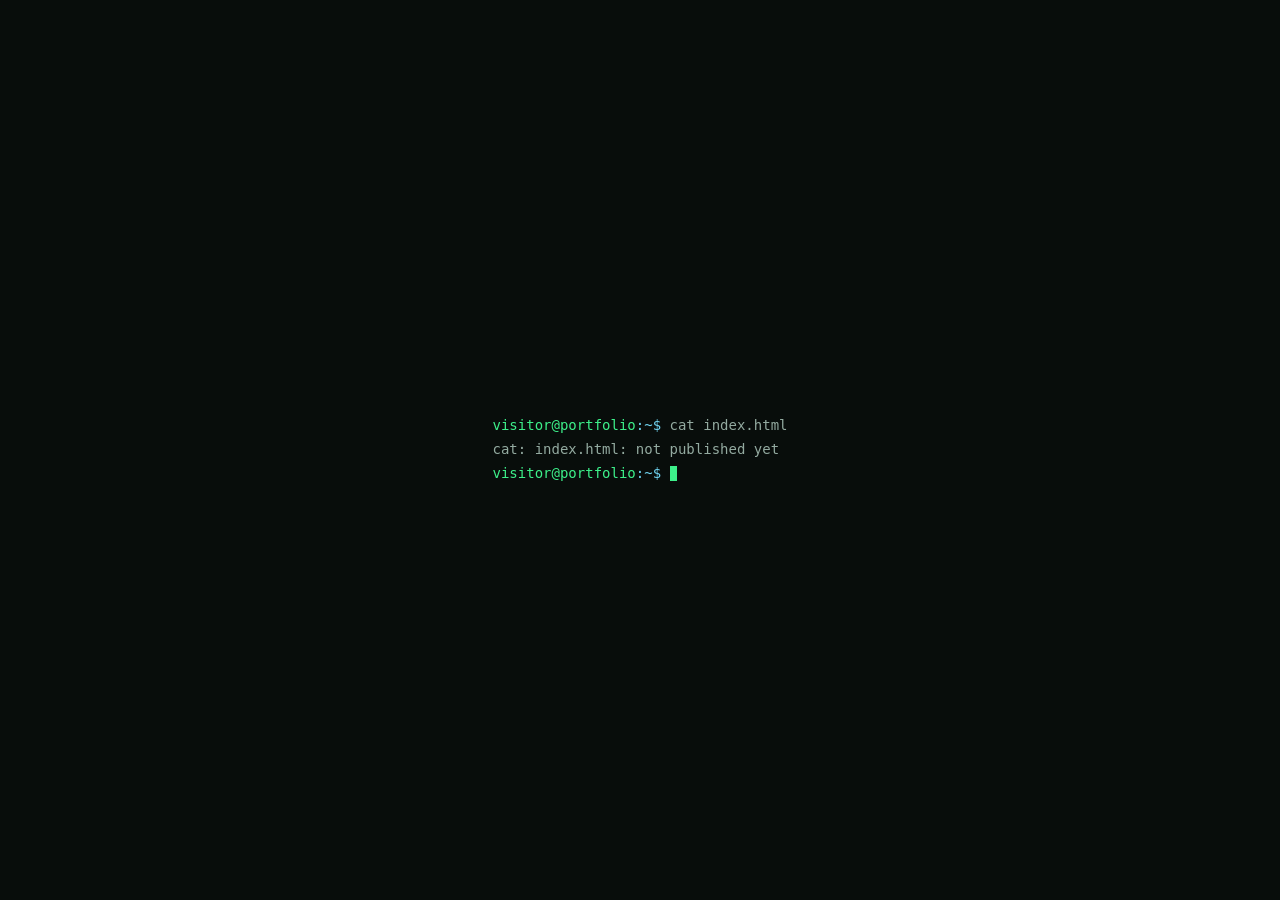
==== commit 2aad9a56: "chore: holding page so the root URL serves no draft content Pages cannot be disabled on a <user>.git" ====
--- a/index.html
+++ b/index.html
@@ -1,651 +1,39 @@
 <!DOCTYPE html>
-<html lang="en" data-boot="pending">
+<html lang="en">
 <head>
 <meta charset="utf-8">
 <meta name="viewport" content="width=device-width, initial-scale=1">
-<title>[YOUR_NAME] — Senior Mobile App Developer</title>
-<meta name="description" content="Senior Mobile App Developer building production Android and Flutter apps. Kotlin, Jetpack Compose, Dart, Riverpod, clean architecture.">
-<meta name="color-scheme" content="dark">
-<meta name="theme-color" content="#080d0b">
-
-<meta property="og:type" content="website">
-<meta property="og:title" content="[YOUR_NAME] — Senior Mobile App Developer">
-<meta property="og:description" content="Production Android and Flutter. Kotlin, Compose, Dart, Riverpod, clean architecture.">
-<meta property="og:image" content="assets/img/og.png">
-<meta name="twitter:card" content="summary_large_image">
-
-<link rel="icon" href="assets/img/favicon.svg" type="image/svg+xml">
-<link rel="preload" href="assets/fonts/martian-mono-latin.woff2" as="font" type="font/woff2" crossorigin>
-<link rel="preload" href="assets/fonts/jetbrains-mono-latin.woff2" as="font" type="font/woff2" crossorigin>
-<link rel="stylesheet" href="assets/css/site.css">
+<meta name="robots" content="noindex, nofollow">
+<title>Not published yet</title>
+<style>
+  :root { color-scheme: dark; }
+  html, body { height: 100%; }
+  body {
+    margin: 0;
+    display: grid;
+    place-items: center;
+    background: #080d0b;
+    color: #93aaa0;
+    font: 400 .875rem/1.7 ui-monospace, "Cascadia Mono", Consolas, monospace;
+  }
+  main { padding: 24px; }
+  p { margin: 0; }
+  .pr { color: #3df08a; }
+  .pt { color: #6fd3f0; }
+  .caret {
+    display: inline-block; width: .55em; height: 1.05em;
+    background: #3df08a; vertical-align: text-bottom;
+    animation: blink 1.15s steps(2, start) infinite;
+  }
+  @keyframes blink { 50% { opacity: 0; } }
+  @media (prefers-reduced-motion: reduce) { .caret { animation: none; } }
+</style>
 </head>
-<body id="top">
-
-<!--
-  THESIS: A portfolio that is the engineer's own working environment, not a page about
-  one. Refuses the centered-hero / three-identical-cards / soft-gradient candidate site.
-  OWN-WORLD: Phosphor green (#3df08a) on near-black (#080d0b). Every container is IDE
-  window chrome: title strip, gutter with line numbers, status bar. Martian Mono display,
-  JetBrains Mono code. Hairline rules (#1b2a25), circuit-trace ground, authored SVG icons.
-  STORY: A tech lead sees real Kotlin and real Dart in the first two screens, reads a
-  stated point of view on choosing between them, and leaves with the email or the resume.
-  FIRST VIEWPORT: Fixed top bar + left activity rail. Portrait pane left, compiling
-  <h1> centre at clamp max 3.95rem green (82% width axis), SYSTEM.INFO readout right.
-  Primary action get_in_touch() sits under the mission string; resume.pdf is pinned
-  top-right at every scroll depth. On phones the headline moves above the portrait.
-  FORM: Brief-pinned by inspiration.png ("follow this"); pinned direction beats the roll,
-  so no concept-seed key exists for this build.
-  FINISH: unreviewed and undocumented is unfinished; this build ends with the finish review, the verdict, and DESIGN.md
--->
-
-<a class="skiplink" href="#main">Skip to content</a>
-
-<svg class="sprite" aria-hidden="true" focusable="false" width="0" height="0" style="position:absolute">
-  <defs>
-    <symbol id="i-terminal" viewBox="0 0 24 24"><path d="M3 4.5h18v15H3z"/><path d="m6.8 10.2 2.4 2.3-2.4 2.3"/><path d="M12.4 14.8h4.6"/></symbol>
-    <symbol id="i-user" viewBox="0 0 24 24"><circle cx="12" cy="8" r="3.6"/><path d="M5 20.2c.6-3.6 3.4-5.6 7-5.6s6.4 2 7 5.6"/></symbol>
-    <symbol id="i-folder" viewBox="0 0 24 24"><path d="M3 6.4h6l1.8 2.2H21v10.6H3z"/><path d="M3 11.6h18"/></symbol>
-    <symbol id="i-layers" viewBox="0 0 24 24"><path d="m12 3 8.4 4.4L12 11.8 3.6 7.4z"/><path d="m4.4 12.4 7.6 4 7.6-4"/><path d="m4.4 16.8 7.6 4 7.6-4"/></symbol>
-    <symbol id="i-briefcase" viewBox="0 0 24 24"><path d="M3 8.4h18v11.2H3z"/><path d="M9 8.4V5.6h6v2.8"/><path d="M3 13.4h18"/></symbol>
-    <symbol id="i-note" viewBox="0 0 24 24"><path d="M5.4 3.4h9.2L19 7.8v12.8H5.4z"/><path d="M14.2 3.6v4.4H18.8"/><path d="M8.4 12.4h7"/><path d="M8.4 16.2h4.6"/></symbol>
-    <symbol id="i-mail" viewBox="0 0 24 24"><path d="M3 5.6h18v12.8H3z"/><path d="m3.6 6.4 8.4 6.4 8.4-6.4"/></symbol>
-    <symbol id="i-github" viewBox="0 0 24 24"><path d="M9.3 20.6v-2.9c-3 .5-3.8-1.3-3.8-1.3-.5-1.2-1.2-1.6-1.2-1.6-1-.7 0-.7 0-.7 1.1.1 1.7 1.1 1.7 1.1 1 1.7 2.6 1.2 3.3.9.1-.7.4-1.2.7-1.5-2.4-.3-4.9-1.2-4.9-5.3 0-1.2.4-2.1 1.1-2.9-.1-.3-.5-1.4.1-2.8 0 0 1-.3 3.2 1.1a8.6 8.6 0 0 1 4.6 0c2.2-1.4 3.2-1.1 3.2-1.1.6 1.4.2 2.5.1 2.8.7.8 1.1 1.7 1.1 2.9 0 4.1-2.5 5-4.9 5.3.4.4.7 1.1.7 2.2v3.8"/></symbol>
-    <symbol id="i-linkedin" viewBox="0 0 24 24"><path d="M4 4h16v16H4z"/><path d="M8 10.4v6.2"/><path d="M8 7.6v.2"/><path d="M11.6 16.6v-6.2"/><path d="M11.6 13.2c0-1.6.9-2.6 2.3-2.6s2.2 1 2.2 2.6v3.4"/></symbol>
-    <symbol id="i-arrow-up" viewBox="0 0 24 24"><path d="M12 19.4V5.2"/><path d="m5.8 11.4 6.2-6.2 6.2 6.2"/></symbol>
-    <symbol id="i-copy" viewBox="0 0 24 24"><path d="M9 9h11v11.4H9z"/><path d="M15.6 9V3.6H4.4V15h5.2"/></symbol>
-    <symbol id="i-external" viewBox="0 0 24 24"><path d="M13.4 4.6H19.4v6"/><path d="M19 5 11 13"/><path d="M18.2 14v5.4H4.6V5.8H10"/></symbol>
-    <symbol id="i-doc" viewBox="0 0 24 24"><path d="M6 3.4h8L18.6 8v12.6H6z"/><path d="M13.6 3.6V8h4.8"/></symbol>
-    <symbol id="i-check" viewBox="0 0 24 24"><path d="m5 12.8 4.4 4.4L19 7.6"/></symbol>
-
-    <symbol id="t-kotlin" viewBox="0 0 24 24"><path d="M3 3h18l-9 9 9 9H3z" fill="currentColor" stroke="none"/></symbol>
-    <symbol id="t-compose" viewBox="0 0 24 24"><rect x="3.2" y="3.2" width="17.6" height="17.6" rx="4.4"/><rect x="8" y="8" width="8" height="8" rx="2.2" fill="currentColor" stroke="none"/></symbol>
-    <symbol id="t-coroutines" viewBox="0 0 24 24"><path d="M3.4 15.6c0-3.4 2-5.2 4.3-5.2s4.3 1.8 4.3 5.2"/><path d="M12 15.6c0-3.4 2-5.2 4.3-5.2s4.3 1.8 4.3 5.2"/><path d="M6.2 19.4h11.6"/></symbol>
-    <symbol id="t-flow" viewBox="0 0 24 24"><path d="M3.6 8.4h10.8"/><path d="m11.6 5.4 3 3-3 3"/><path d="M20.4 15.6H9.6"/><path d="m12.4 12.6-3 3 3 3"/></symbol>
-    <symbol id="t-hilt" viewBox="0 0 24 24"><path d="M4.4 4.4h15.2L13.8 12v7.6h-3.6V12z"/></symbol>
-    <symbol id="t-room" viewBox="0 0 24 24"><ellipse cx="12" cy="6.6" rx="7.6" ry="2.8"/><path d="M4.4 6.6v10.8c0 1.6 3.4 2.8 7.6 2.8s7.6-1.2 7.6-2.8V6.6"/><path d="M4.4 12c0 1.6 3.4 2.8 7.6 2.8s7.6-1.2 7.6-2.8"/></symbol>
-    <symbol id="t-retrofit" viewBox="0 0 24 24"><path d="M3.6 8h13.2"/><path d="m14.2 5.2 2.8 2.8-2.8 2.8"/><path d="M20.4 16h-13.2"/><path d="m9.8 13.2-2.8 2.8 2.8 2.8"/><circle cx="12" cy="12" r=".9" fill="currentColor" stroke="none"/></symbol>
-    <symbol id="t-flutter" viewBox="0 0 24 24"><path d="M14.8 2 4.4 12.4l3.2 3.2L21.2 2z" fill="currentColor" stroke="none"/><path d="M14.8 22 8.6 15.8l3.2-3.2L18 18.8z" fill="currentColor" stroke="none" opacity=".62"/></symbol>
-    <symbol id="t-dart" viewBox="0 0 24 24"><path d="M4 13.6 13.6 4l6.4 6.4-9.6 9.6z" fill="currentColor" stroke="none" opacity=".62"/><path d="M4 13.6 10.4 20h9.6L4 13.6z" fill="currentColor" stroke="none"/></symbol>
-    <symbol id="t-riverpod" viewBox="0 0 24 24"><path d="M12 3.4 18.6 14a6.6 6.6 0 1 1-13.2 0z"/><path d="M12 9.6v6"/></symbol>
-    <symbol id="t-firebase" viewBox="0 0 24 24"><path d="m5.2 18.4 3-15 3.6 6.4 2.8-3.2 4.2 11.8z"/><path d="m5.2 18.4 6.8 3.4 6.8-3.4"/></symbol>
-    <symbol id="t-git" viewBox="0 0 24 24"><circle cx="6.4" cy="6.4" r="2.4"/><circle cx="6.4" cy="17.6" r="2.4"/><circle cx="17.6" cy="12" r="2.4"/><path d="M6.4 8.8v6.4"/><path d="M8.6 7.4c4.6 0 6.6 1.6 6.6 4.6"/></symbol>
-    <symbol id="t-cicd" viewBox="0 0 24 24"><path d="M20.2 12a8.2 8.2 0 0 1-14 5.8"/><path d="M3.8 12a8.2 8.2 0 0 1 14-5.8"/><path d="M17.4 2.6v3.8h-3.8"/><path d="M6.6 21.4v-3.8h3.8"/></symbol>
-  </defs>
-</svg>
-
-<header class="topbar">
-  <a class="brand" href="#top" aria-label="Home">
-    <span class="brand__mark" aria-hidden="true">
-      <svg viewBox="0 0 24 24"><path d="m5.4 8 3.4 3.4L5.4 15" /><path d="M12 16.4h6.6"/></svg>
-    </span>
-    <span class="brand__path"><span class="brand__dir">/dev/</span>portfolio</span>
-  </a>
-
-  <nav class="nav" aria-label="Sections">
-    <a href="#about"><i>[01]</i>about</a>
-    <a href="#projects"><i>[02]</i>projects</a>
-    <a href="#skills"><i>[03]</i>skills</a>
-    <a href="#experience"><i>[04]</i>experience</a>
-    <a href="#notes"><i>[05]</i>notes</a>
-    <a href="#contact"><i>[06]</i>contact</a>
-  </nav>
-
-  <div class="topbar__end">
-    <span class="draftchip" title="Placeholder content — see PLACEHOLDERS.md">
-      <span class="dot" aria-hidden="true"></span>draft
-    </span>
-    <a class="iconbtn" href="https://github.com/[YOUR_HANDLE]" aria-label="GitHub"><svg><use href="#i-github"/></svg></a>
-    <a class="iconbtn" href="https://linkedin.com/in/[YOUR_HANDLE]" aria-label="LinkedIn"><svg><use href="#i-linkedin"/></svg></a>
-    <a class="iconbtn iconbtn--keep" href="mailto:[YOU]@[DOMAIN]" aria-label="Email"><svg><use href="#i-mail"/></svg></a>
-    <a class="termbtn termbtn--hot" href="assets/[YOUR_NAME]-resume.pdf" download>
-      <span class="termbtn__caret" aria-hidden="true">&gt;_</span>resume.pdf
-    </a>
-  </div>
-</header>
-
-<aside class="rail" aria-label="Quick navigation">
-  <ul>
-    <li><a href="#top" data-rail="top" class="is-active"><span class="rail__box"><svg><use href="#i-terminal"/></svg></span><span class="rail__label">terminal</span></a></li>
-    <li><a href="#about" data-rail="about"><span class="rail__box"><svg><use href="#i-user"/></svg></span><span class="rail__label">about me</span></a></li>
-    <li><a href="#projects" data-rail="projects"><span class="rail__box"><svg><use href="#i-folder"/></svg></span><span class="rail__label">projects</span></a></li>
-    <li><a href="#skills" data-rail="skills"><span class="rail__box"><svg><use href="#i-layers"/></svg></span><span class="rail__label">skills</span></a></li>
-    <li><a href="#experience" data-rail="experience"><span class="rail__box"><svg><use href="#i-briefcase"/></svg></span><span class="rail__label">experience</span></a></li>
-    <li><a href="#notes" data-rail="notes"><span class="rail__box"><svg><use href="#i-note"/></svg></span><span class="rail__label">notes</span></a></li>
-    <li><a href="#github" data-rail="github"><span class="rail__box"><svg><use href="#i-github"/></svg></span><span class="rail__label">github</span></a></li>
-    <li><a href="#contact" data-rail="contact"><span class="rail__box"><svg><use href="#i-mail"/></svg></span><span class="rail__label">contact</span></a></li>
-  </ul>
-</aside>
-
-<main id="main">
-
-  <!-- ══ HERO ═══════════════════════════════════════════════════════════ -->
-  <section class="hero" id="terminal" aria-labelledby="hero-title">
-    <svg class="traces" viewBox="0 0 1200 420" preserveAspectRatio="xMidYMid slice" aria-hidden="true" focusable="false">
-      <g class="traces__g">
-        <path d="M0 60h180l28 28h150"/><path d="M0 150h96l24-24h210l30 30h120"/>
-        <path d="M1200 74h-190l-26 26H860l-28-28H690"/><path d="M1200 190h-120l-30-30H900"/>
-        <path d="M0 300h150l26 26h190"/><path d="M1200 330h-210l-28-28h-160"/>
-        <path d="M420 420v-70l30-30h150"/><path d="M760 420v-60l-26-26H600"/>
-        <path d="M300 0v70l26 26h120"/><path d="M900 0v54l-28 28H740"/>
-      </g>
-      <g class="traces__n">
-        <rect x="355" y="84" width="6" height="6"/><rect x="597" y="177" width="6" height="6"/>
-        <rect x="687" y="71" width="6" height="6"/><rect x="897" y="157" width="6" height="6"/>
-        <rect x="363" y="323" width="6" height="6"/><rect x="777" y="299" width="6" height="6"/>
-        <rect x="597" y="317" width="6" height="6"/><rect x="443" y="93" width="6" height="6"/>
-      </g>
-    </svg>
-
-    <figure class="pane pane--shot portrait">
-      <div class="pane__bar">
-        <span class="pane__name"><svg class="pane__ico" aria-hidden="true"><use href="#i-doc"/></svg>ENGINEER_IO.PNG</span>
-        <span class="pane__dots" aria-hidden="true"><i></i><i></i><i></i></span>
-      </div>
-      <div class="portrait__frame">
-        <span class="portrait__bracket portrait__bracket--tl" aria-hidden="true"></span>
-        <span class="portrait__bracket portrait__bracket--br" aria-hidden="true"></span>
-        <img src="assets/img/portrait-placeholder.svg" alt="Portrait placeholder — replace with a photo of [YOUR_NAME]" width="620" height="720">
-      </div>
-      <figcaption class="pane__foot">
-        <span class="led" aria-hidden="true"></span>STATUS: ONLINE
-        <span class="pane__foot-end">620×720</span>
-      </figcaption>
-    </figure>
-
-    <div class="hero__mid">
-      <p class="tagmark" aria-hidden="true">&lt;h1&gt;</p>
-      <h1 id="hero-title" class="hero__title">
-        <span class="wipe"><span>Senior Mobile</span></span>
-        <span class="wipe"><span>App Developer</span></span>
-      </h1>
-      <p class="tagmark" aria-hidden="true">&lt;/h1&gt;</p>
-
-      <p class="hero__lede">
-        Shipping production apps on two stacks:
-        <a class="clink" href="#skills">Kotlin</a>, <a class="clink" href="#skills">Jetpack&nbsp;Compose</a>,
-        and <a class="clink" href="#skills">Flutter</a>, with architecture that survives the second year.
-      </p>
-
-      <pre class="hero__mission"><code><span class="k">val</span> <span class="v">mission</span> = <span class="s">"Pick the platform on purpose.</span>
-<span class="s">           Own the seams. Ship what holds."</span></code></pre>
-
-      <div class="hero__cta">
-        <a class="termbtn termbtn--hot termbtn--lg" href="#projects"><span class="termbtn__caret" aria-hidden="true">&gt;_</span>view_projects()</a>
-        <a class="termbtn termbtn--lg" href="#contact"><span class="termbtn__caret" aria-hidden="true">&gt;_</span>get_in_touch()</a>
-      </div>
-    </div>
-
-    <div class="pane sysinfo">
-      <div class="pane__bar">
-        <span class="pane__name">SYSTEM.INFO</span>
-        <span class="led led--pulse" aria-hidden="true"></span>
-      </div>
-      <div class="sysinfo__body">
-        <p class="sysinfo__cap">language share <span class="sample">// sample</span></p>
-        <ul class="meters">
-          <li><span class="meters__k">Kotlin</span><span class="meter" style="--fill:14" aria-hidden="true"></span><span class="meters__v">[9]</span></li>
-          <li><span class="meters__k">Dart</span><span class="meter" style="--fill:11" aria-hidden="true"></span><span class="meters__v">[7]</span></li>
-          <li><span class="meters__k">Swift</span><span class="meter" style="--fill:5" aria-hidden="true"></span><span class="meters__v">[3]</span></li>
-        </ul>
-        <dl class="kv">
-          <dt>SHIPPED</dt><dd>[N] apps</dd>
-          <dt>PLATFORMS</dt><dd>Android · iOS</dd>
-          <dt>UI</dt><dd>Compose · Flutter</dd>
-          <dt>ARCH</dt><dd>MVVM · MVI · Clean</dd>
-          <dt>CI</dt><dd>GH Actions · Fastlane</dd>
-          <dt>BASED</dt><dd>[YOUR_CITY]</dd>
-        </dl>
-        <p class="sysinfo__status"><span class="led" aria-hidden="true"></span>open to senior mobile roles</p>
-      </div>
-    </div>
-  </section>
-
-  <!-- ══ ABOUT ══════════════════════════════════════════════════════════ -->
-  <section class="band" id="about" aria-labelledby="about-h">
-    <div class="band__head">
-      <h2 class="mark" id="about-h"><i aria-hidden="true">//</i>ABOUT</h2>
-      <a class="termbtn" href="assets/[YOUR_NAME]-resume.pdf" download><span class="termbtn__caret" aria-hidden="true">&gt;_</span>download_cv()</a>
-    </div>
-
-    <div class="grid grid--about">
-      <article class="pane">
-        <div class="pane__bar">
-          <span class="pane__name"><svg class="pane__ico" aria-hidden="true"><use href="#i-note"/></svg>README.md</span>
-          <span class="pane__dots" aria-hidden="true"><i></i><i></i><i></i></span>
-        </div>
-        <div class="md">
-          <h3 class="md__h1"># [YOUR_NAME]</h3>
-          <p>Senior Mobile App Developer, [YOUR_CITY]. [N] years shipping Android and Flutter to production, currently at <span class="warn">[COMPANY_A]</span>.</p>
-          <h4 class="md__h2">## How I work</h4>
-          <ul class="md__list">
-            <li>Architecture before features. A screen is a weekend; the seam between data and UI is where an app rots.</li>
-            <li>One immutable stream per screen. If two things can disagree about state, eventually they will.</li>
-            <li>If a rule needs an emulator to test, the boundary is in the wrong place.</li>
-            <li>Release engineering is product work: signing, staged rollout, crash budget, and a rollback someone has actually rehearsed.</li>
-          </ul>
-        </div>
-        <div class="pane__status"><span>MARKDOWN</span><span>utf-8</span><span class="pane__status-end">18:1</span></div>
-      </article>
-
-      <article class="pane">
-        <div class="pane__bar">
-          <span class="pane__name"><svg class="pane__ico" aria-hidden="true"><use href="#i-note"/></svg>platform_choice.md</span>
-          <span class="pane__dots" aria-hidden="true"><i></i><i></i><i></i></span>
-        </div>
-        <div class="md">
-          <h3 class="md__h1">## Choosing the platform</h3>
-          <p>Flutter is not a cheaper Android. Native is not a safer default. It is a product decision, and I make it out loud.</p>
-          <p class="md__pick"><b>Native · Kotlin + Compose</b><br>When the app lives close to the OS: background work, widgets, Wear and Auto surfaces, tight camera or sensor paths — or when the domain belongs in a shared KMP module the backend team also reads.</p>
-          <p class="md__pick"><b>Flutter</b><br>When one team must hold two stores on one deadline, when the design system is bespoke enough that platform widgets fight it, or when custom rendering <em>is</em> the product.</p>
-          <blockquote class="md__quote">&gt; What I refuse: rewriting a working native app so it looks modern on an architecture slide.</blockquote>
-        </div>
-        <div class="pane__status"><span>MARKDOWN</span><span>utf-8</span><span class="pane__status-end">14:1</span></div>
-      </article>
-    </div>
-  </section>
-
-  <!-- ══ PROJECTS ═══════════════════════════════════════════════════════ -->
-  <section class="band" id="projects" aria-labelledby="projects-h">
-    <div class="band__head">
-      <h2 class="mark" id="projects-h"><i aria-hidden="true">//</i>PROJECTS</h2>
-      <p class="band__note"><span class="sample">// code below is authored sample; swap for your repos</span></p>
-      <a class="termbtn" href="https://github.com/[YOUR_HANDLE]?tab=repositories"><span class="termbtn__caret" aria-hidden="true">&gt;_</span>view_all_repos()</a>
-    </div>
-
-    <div class="mosaic">
-
-      <article class="pane pane--a">
-        <div class="pane__bar">
-          <span class="pane__name"><svg class="pane__ico tint-k" aria-hidden="true"><use href="#t-kotlin"/></svg>TransactionList.kt</span>
-          <span class="pane__dots" aria-hidden="true"><i></i><i></i><i></i></span>
-        </div>
-        <div class="code" tabindex="0" role="group" aria-label="Kotlin sample: TransactionList composable">
-<pre class="code__gut" aria-hidden="true">1
-2
-3
-4
-5
-6
-7
-8
-9
-10
-11
-12
-13
-14
-15
-16
-17
-18
-19</pre>
-<pre class="code__src"><code><span class="an">@Composable</span>
-<span class="k">fun</span> <span class="f">TransactionList</span>(
-    viewModel: <span class="t">TransactionViewModel</span> = <span class="f">hiltViewModel</span>(),
-) {
-    <span class="k">val</span> state <span class="k">by</span> viewModel.state
-        .<span class="f">collectAsStateWithLifecycle</span>()
-
-    <span class="f">LazyColumn</span>(
-        modifier = <span class="t">Modifier</span>.<span class="f">fillMaxSize</span>(),
-        contentPadding = <span class="f">PaddingValues</span>(<span class="n">16</span>.dp),
-    ) {
-        <span class="f">items</span>(
-            items = state.transactions,
-            key = { it.<span class="p">id</span> },
-        ) { txn -&gt;
-            <span class="f">TransactionRow</span>(txn)
-        }
-    }
-}</code></pre>
-        </div>
-        <div class="pane__status"><span class="hot">NORMAL</span><span>Kotlin</span><span>utf-8</span><span class="pane__status-end">19:1</span></div>
-      </article>
-
-      <article class="pane pane--b">
-        <div class="pane__bar">
-          <span class="pane__name"><svg class="pane__ico" aria-hidden="true"><use href="#i-layers"/></svg>architecture.dio</span>
-          <span class="pane__dots" aria-hidden="true"><i></i><i></i><i></i></span>
-        </div>
-        <div class="dgm">
-          <svg viewBox="0 0 220 330" role="img" aria-label="Clean architecture layers: UI Compose to ViewModel to two Use Cases to Repository to local and remote data sources.">
-            <g class="dgm__wire">
-              <path d="M110 44v22"/><path d="M110 100v16"/>
-              <path d="M60 116v0"/><path d="M110 116h-48v16"/><path d="M110 116h48v16"/>
-              <path d="M62 166v16h96v-16"/><path d="M110 182v18"/>
-              <path d="M110 234v16h-48v14"/><path d="M110 250h48v14"/>
-            </g>
-            <g class="dgm__box">
-              <rect x="34" y="18" width="152" height="26" rx="3"/><text x="110" y="35">UI (Compose)</text>
-              <rect x="46" y="66" width="128" height="26" rx="3"/><text x="110" y="83">ViewModel</text>
-              <rect x="16" y="132" width="92" height="34" rx="3"/><text x="62" y="153">Use Case</text>
-              <rect x="112" y="132" width="92" height="34" rx="3"/><text x="158" y="153">Use Case</text>
-              <rect x="46" y="200" width="128" height="26" rx="3"/><text x="110" y="217">Repository</text>
-            </g>
-            <g class="dgm__box dgm__box--leaf">
-              <rect x="12" y="264" width="94" height="38" rx="3"/><text x="59" y="280">Local</text><text x="59" y="293">Room</text>
-              <rect x="114" y="264" width="94" height="38" rx="3"/><text x="161" y="280">Remote</text><text x="161" y="293">Retrofit</text>
-            </g>
-          </svg>
-        </div>
-        <div class="pane__status"><span>DIAGRAM</span><span class="pane__status-end">5 layers</span></div>
-      </article>
-
-      <article class="pane pane--c">
-        <div class="pane__bar">
-          <span class="pane__name"><svg class="pane__ico tint-f" aria-hidden="true"><use href="#t-flutter"/></svg>transaction_list.dart</span>
-          <span class="pane__dots" aria-hidden="true"><i></i><i></i><i></i></span>
-        </div>
-        <div class="code" tabindex="0" role="group" aria-label="Dart sample: TransactionList consumer widget">
-<pre class="code__gut" aria-hidden="true">1
-2
-3
-4
-5
-6
-7
-8
-9
-10
-11
-12
-13
-14
-15
-16
-17
-18
-19
-20
-21</pre>
-<pre class="code__src"><code><span class="k">class</span> <span class="t">TransactionList</span> <span class="k">extends</span> <span class="t">ConsumerWidget</span> {
-  <span class="k">const</span> <span class="f">TransactionList</span>({<span class="k">super</span>.key});
-
-  <span class="an">@override</span>
-  <span class="t">Widget</span> <span class="f">build</span>(<span class="t">BuildContext</span> c, <span class="t">WidgetRef</span> ref) {
-    <span class="k">final</span> state = ref.<span class="f">watch</span>(transactionsProvider);
-
-    <span class="k">return</span> state.<span class="f">when</span>(
-      loading: () =&gt; <span class="k">const</span> <span class="f">TxnSkeleton</span>(),
-      error: (e, _) =&gt; <span class="f">ErrorView</span>(
-        message: <span class="s">'$e'</span>,
-        onRetry: ref.<span class="f">read</span>(txnRefresh),
-      ),
-      data: (items) =&gt; <span class="f">ListView</span>.<span class="f">builder</span>(
-        itemCount: items.length,
-        itemBuilder: (c, i) =&gt;
-            <span class="f">TransactionRow</span>(items[i]),
-      ),
-    );
-  }
-}</code></pre>
-        </div>
-        <div class="pane__status"><span class="hot">NORMAL</span><span>Dart</span><span>utf-8</span><span class="pane__status-end">21:1</span></div>
-      </article>
-
-      <article class="pane pane--d">
-        <div class="pane__bar">
-          <span class="pane__name"><svg class="pane__ico" aria-hidden="true"><use href="#i-layers"/></svg>DataFlow.dio</span>
-          <span class="pane__dots" aria-hidden="true"><i></i><i></i><i></i></span>
-        </div>
-        <div class="dgm">
-          <svg viewBox="0 0 480 190" role="img" aria-label="Unidirectional data flow: user action into Compose UI, into ViewModel holding StateFlow, into Repository, which reads Room and Retrofit and returns state.">
-            <g class="dgm__wire">
-              <path d="M84 62h44"/><path d="M244 62h44"/>
-              <path d="M348 82v22H244"/><path d="M196 104h-8v-22"/>
-              <path d="M196 104v26h180"/><path d="M376 130v-26"/>
-              <path d="M196 130H108v-26"/>
-            </g>
-            <g class="dgm__lab">
-              <rect x="92" y="30" width="44" height="15" rx="2"/><text x="114" y="41">Events</text>
-              <rect x="252" y="30" width="40" height="15" rx="2"/><text x="272" y="41">State</text>
-              <rect x="300" y="86" width="44" height="15" rx="2"/><text x="322" y="97">Data</text>
-              <rect x="212" y="136" width="60" height="15" rx="2"/><text x="242" y="147">Response</text>
-            </g>
-            <g class="dgm__box">
-              <rect x="16" y="46" width="68" height="34" rx="3"/><text x="50" y="60">Action</text><text x="50" y="73" class="dim">tap</text>
-              <rect x="128" y="46" width="72" height="34" rx="3"/><text x="164" y="60">UI</text><text x="164" y="73" class="dim">Compose</text>
-              <rect x="288" y="46" width="88" height="34" rx="3"/><text x="332" y="60">ViewModel</text><text x="332" y="73" class="dim">StateFlow</text>
-              <rect x="164" y="88" width="80" height="30" rx="3"/><text x="204" y="107">Repository</text>
-            </g>
-            <g class="dgm__box dgm__box--leaf">
-              <rect x="60" y="146" width="96" height="34" rx="3"/><text x="108" y="160">Local DB</text><text x="108" y="173" class="dim">Room</text>
-              <rect x="328" y="146" width="96" height="34" rx="3"/><text x="376" y="160">API Service</text><text x="376" y="173" class="dim">Retrofit</text>
-            </g>
-          </svg>
-        </div>
-        <div class="pane__status"><span>DIAGRAM</span><span class="pane__status-end">unidirectional</span></div>
-      </article>
-
-      <article class="pane pane--e">
-        <div class="pane__bar">
-          <span class="pane__name"><svg class="pane__ico" aria-hidden="true"><use href="#i-terminal"/></svg>build.sh</span>
-          <span class="pane__dots" aria-hidden="true"><i></i><i></i><i></i></span>
-        </div>
-        <div class="term">
-<pre><code><span class="pr">&gt;</span> ./gradlew :app:assembleRelease
-<span class="dim">&gt; Task :app:compileKotlin</span>
-<span class="dim">&gt; Task :app:mergeResources</span>
-<span class="dim">&gt; Task :app:packageRelease</span>
-<span class="dim">&gt; Task :app:bundleRelease</span>
-
-<span class="ok">BUILD SUCCESSFUL</span> in 1m 37s
-128 actionable tasks: 128 executed
-<span class="pr">developer@machine</span>:<span class="pt">~/[PROJECT_A]</span>$ <span class="caret" aria-hidden="true"></span></code></pre>
-        </div>
-        <div class="pane__status"><span>bash</span><span class="pane__status-end">exit 0</span></div>
-      </article>
-
-      <article class="pane pane--f">
-        <div class="pane__bar">
-          <span class="pane__name"><svg class="pane__ico tint-d" aria-hidden="true"><use href="#t-dart"/></svg>pubspec.yaml</span>
-          <span class="pane__dots" aria-hidden="true"><i></i><i></i><i></i></span>
-        </div>
-        <div class="code code--sm" tabindex="0" role="group" aria-label="Flutter dependency block sample">
-<pre class="code__src"><code><span class="p">dependencies</span>:
-  <span class="a">flutter</span>:
-    sdk: flutter
-  <span class="a">flutter_riverpod</span>: <span class="s">^2.5.1</span>
-  <span class="a">freezed_annotation</span>: <span class="s">^2.4.4</span>
-  <span class="a">dio</span>: <span class="s">^5.4.3</span>
-  <span class="a">drift</span>: <span class="s">^2.18.0</span>
-  <span class="a">go_router</span>: <span class="s">^14.1.0</span>
-
-<span class="p">dev_dependencies</span>:
-  <span class="a">build_runner</span>: <span class="s">^2.4.9</span>
-  <span class="a">freezed</span>: <span class="s">^2.5.2</span>
-  <span class="a">mocktail</span>: <span class="s">^1.0.4</span>
-  <span class="a">golden_toolkit</span>: <span class="s">^2.0.0</span></code></pre>
-        </div>
-        <div class="pane__status"><span>YAML</span><span class="pane__status-end">14:1</span></div>
-      </article>
-    </div>
-  </section>
-
-  <!-- ══ TRIPTYCH: SKILLS / EXPERIENCE / GITHUB ═════════════════════════ -->
-  <div class="triptych">
-
-    <section class="tri" id="skills" aria-labelledby="skills-h">
-      <h2 class="mark" id="skills-h"><i aria-hidden="true">//</i>TECH STACK</h2>
-      <ul class="stack">
-        <li><span class="stack__ico tint-k"><svg><use href="#t-kotlin"/></svg></span>Kotlin</li>
-        <li><span class="stack__ico tint-c"><svg><use href="#t-compose"/></svg></span>Compose</li>
-        <li><span class="stack__ico"><svg><use href="#t-coroutines"/></svg></span>Coroutines</li>
-        <li><span class="stack__ico"><svg><use href="#t-flow"/></svg></span>Flow</li>
-        <li><span class="stack__ico tint-h"><svg><use href="#t-hilt"/></svg></span>Hilt</li>
-        <li><span class="stack__ico tint-r"><svg><use href="#t-room"/></svg></span>Room</li>
-        <li><span class="stack__ico tint-o"><svg><use href="#t-retrofit"/></svg></span>Retrofit</li>
-        <li><span class="stack__ico tint-f"><svg><use href="#t-flutter"/></svg></span>Flutter</li>
-        <li><span class="stack__ico tint-d"><svg><use href="#t-dart"/></svg></span>Dart</li>
-        <li><span class="stack__ico tint-b"><svg><use href="#t-riverpod"/></svg></span>Riverpod</li>
-        <li><span class="stack__ico tint-o"><svg><use href="#t-firebase"/></svg></span>Firebase</li>
-        <li><span class="stack__ico"><svg><use href="#t-cicd"/></svg></span>CI / CD</li>
-      </ul>
-      <p class="tri__foot"><svg class="tri__ico" aria-hidden="true"><use href="#t-git"/></svg>Also: KMP, Gradle&nbsp;convention&nbsp;plugins, Fastlane, Detekt, Turbine, Paparazzi.</p>
-    </section>
-
-    <section class="tri" id="experience" aria-labelledby="experience-h">
-      <h2 class="mark" id="experience-h"><i aria-hidden="true">//</i>EXPERIENCE</h2>
-      <ol class="tl">
-        <li>
-          <span class="tl__when">[2022] – Present</span>
-          <h3 class="tl__role">Senior Mobile App Developer</h3>
-          <p class="tl__where"><span class="warn">[COMPANY_A]</span> · [CITY]</p>
-          <ul class="tl__pts">
-            <li>Led the Compose rewrite of a [N]-screen finance app; cold start down [X]%.</li>
-            <li>Set the module boundaries and CI gates the whole team now builds against.</li>
-          </ul>
-        </li>
-        <li>
-          <span class="tl__when">[2020] – [2022]</span>
-          <h3 class="tl__role">Mobile App Developer</h3>
-          <p class="tl__where"><span class="warn">[COMPANY_B]</span> · [CITY]</p>
-          <ul class="tl__pts">
-            <li>Shipped a Flutter commerce app to both stores from one codebase.</li>
-            <li>Cut crash-free-session regressions with golden tests on every release branch.</li>
-          </ul>
-        </li>
-        <li>
-          <span class="tl__when">[2018] – [2020]</span>
-          <h3 class="tl__role">Android Developer</h3>
-          <p class="tl__where"><span class="warn">[COMPANY_C]</span> · [CITY]</p>
-          <ul class="tl__pts">
-            <li>Moved a legacy View stack onto MVVM and Coroutines without a feature freeze.</li>
-          </ul>
-        </li>
-      </ol>
-    </section>
-
-    <section class="tri" id="github" aria-labelledby="github-h">
-      <div class="tri__head">
-        <h2 class="mark" id="github-h"><i aria-hidden="true">//</i>GITHUB</h2>
-        <span class="samplechip">sample data</span>
-      </div>
-      <div class="gh">
-        <div class="gh__ring">
-          <svg viewBox="0 0 132 132" aria-hidden="true">
-            <circle class="gh__track" cx="66" cy="66" r="54"/>
-            <circle class="gh__arc" cx="66" cy="66" r="54"/>
-            <circle class="gh__track gh__track--in" cx="66" cy="66" r="42"/>
-            <circle class="gh__arc gh__arc--in" cx="66" cy="66" r="42"/>
-          </svg>
-          <svg class="gh__glyph" aria-hidden="true"><use href="#i-github"/></svg>
-        </div>
-        <dl class="gh__nums">
-          <dt>Commits</dt><dd>[1.2K]<span>+</span></dd>
-          <dt>Contributions, [YEAR]</dt><dd>[1.1K]<span>+</span></dd>
-          <dt>Public repos</dt><dd>[24]</dd>
-        </dl>
-      </div>
-      <div class="heat" id="heat" aria-hidden="true"></div>
-      <p class="heat__cap">
-        <span>Jan</span><span>Mar</span><span>May</span><span>Jul</span><span>Sep</span><span>Nov</span>
-      </p>
-      <a class="termbtn termbtn--wide" href="https://github.com/[YOUR_HANDLE]"><span class="termbtn__caret" aria-hidden="true">&gt;_</span>open_profile()<svg class="termbtn__ext" aria-hidden="true"><use href="#i-external"/></svg></a>
-    </section>
-  </div>
-
-  <!-- ══ NOTES ══════════════════════════════════════════════════════════ -->
-  <section class="band" id="notes" aria-labelledby="notes-h">
-    <div class="band__head">
-      <h2 class="mark" id="notes-h"><i aria-hidden="true">//</i>NOTES</h2>
-      <p class="band__note"><span class="sample">// titles are drafts; replace or link out to your blog</span></p>
-    </div>
-    <div class="grid grid--notes">
-      <article class="pane note">
-        <div class="pane__bar">
-          <span class="pane__name"><svg class="pane__ico" aria-hidden="true"><use href="#i-note"/></svg>state-holders.md</span>
-          <span class="note__date">[YYYY-MM]</span>
-        </div>
-        <div class="md md--tight">
-          <h3 class="md__h1">## The ViewModel is not your architecture</h3>
-          <p>Every screen ends up with one class that knows too much. Where the split actually belongs, and how to test the half that matters.</p>
-        </div>
-        <a class="note__go" href="[POST_URL_1]"><span class="termbtn__caret" aria-hidden="true">&gt;_</span>read()</a>
-      </article>
-      <article class="pane note">
-        <div class="pane__bar">
-          <span class="pane__name"><svg class="pane__ico" aria-hidden="true"><use href="#i-note"/></svg>two-stacks.md</span>
-          <span class="note__date">[YYYY-MM]</span>
-        </div>
-        <div class="md md--tight">
-          <h3 class="md__h1">## Keeping Kotlin and Dart honest</h3>
-          <p>Shared naming, shared state shapes, one review checklist. What actually transfers between a Compose and a Flutter codebase, and what does not.</p>
-        </div>
-        <a class="note__go" href="[POST_URL_2]"><span class="termbtn__caret" aria-hidden="true">&gt;_</span>read()</a>
-      </article>
-      <article class="pane note">
-        <div class="pane__bar">
-          <span class="pane__name"><svg class="pane__ico" aria-hidden="true"><use href="#i-note"/></svg>cold-start.md</span>
-          <span class="note__date">[YYYY-MM]</span>
-        </div>
-        <div class="md md--tight">
-          <h3 class="md__h1">## Cold start is a budget, not a bug</h3>
-          <p>Baseline profiles, lazy DI graphs, and the trace that finally explained where the first frame went.</p>
-        </div>
-        <a class="note__go" href="[POST_URL_3]"><span class="termbtn__caret" aria-hidden="true">&gt;_</span>read()</a>
-      </article>
-    </div>
-  </section>
-
-  <!-- ══ CONTACT ════════════════════════════════════════════════════════ -->
-  <section class="band band--last" id="contact" aria-labelledby="contact-h">
-    <div class="band__head">
-      <h2 class="mark" id="contact-h"><i aria-hidden="true">//</i>CONTACT</h2>
-    </div>
-    <div class="pane contact">
-      <div class="pane__bar">
-        <span class="pane__name"><svg class="pane__ico" aria-hidden="true"><use href="#i-terminal"/></svg>session · bash</span>
-        <span class="pane__dots" aria-hidden="true"><i></i><i></i><i></i></span>
-      </div>
-      <div class="contact__body">
-        <div class="term term--lg">
-<pre><code><span class="pr">developer@portfolio</span>:<span class="pt">~</span>$ whoami
-[YOUR_NAME] — Senior Mobile App Developer
-
-<span class="pr">developer@portfolio</span>:<span class="pt">~</span>$ cat contact.json
-{
-  <span class="a">"email"</span>:    <span class="s">"[YOU]@[DOMAIN]"</span>,
-  <span class="a">"github"</span>:   <span class="s">"github.com/[YOUR_HANDLE]"</span>,
-  <span class="a">"linkedin"</span>: <span class="s">"in/[YOUR_HANDLE]"</span>,
-  <span class="a">"based"</span>:    <span class="s">"[YOUR_CITY], [COUNTRY]"</span>,
-  <span class="a">"replies"</span>:  <span class="s">"within [N] working days"</span>
-}
-
-<span class="pr">developer@portfolio</span>:<span class="pt">~</span>$ <span class="caret" aria-hidden="true"></span></code></pre>
-        </div>
-        <div class="contact__side">
-          <p class="contact__lede">Hiring for a senior mobile role, or want a second opinion on an architecture call? Mail is fastest.</p>
-          <a class="termbtn termbtn--hot termbtn--wide" href="mailto:[YOU]@[DOMAIN]?subject=Senior%20mobile%20role"><span class="termbtn__caret" aria-hidden="true">&gt;_</span>send_mail()</a>
-          <button class="termbtn termbtn--wide" type="button" data-copy="[YOU]@[DOMAIN]">
-            <svg class="termbtn__ico" aria-hidden="true"><use href="#i-copy"/></svg><span class="js-copy-label">copy_email()</span>
-          </button>
-          <a class="termbtn termbtn--wide" href="assets/[YOUR_NAME]-resume.pdf" download><svg class="termbtn__ico" aria-hidden="true"><use href="#i-doc"/></svg>resume.pdf</a>
-          <ul class="contact__links">
-            <li><a href="https://github.com/[YOUR_HANDLE]"><svg aria-hidden="true"><use href="#i-github"/></svg>github.com/[YOUR_HANDLE]</a></li>
-            <li><a href="https://linkedin.com/in/[YOUR_HANDLE]"><svg aria-hidden="true"><use href="#i-linkedin"/></svg>linkedin.com/in/[YOUR_HANDLE]</a></li>
-          </ul>
-        </div>
-      </div>
-      <div class="pane__status"><span class="hot">READY</span><span>bash</span><span class="pane__status-end">no server · mailto only</span></div>
-    </div>
-  </section>
-</main>
-
-<footer class="statusbar">
-  <p class="statusbar__prompt">
-    <span class="pr">developer@portfolio</span><span class="pt">:~$</span>
-    <span class="statusbar__typed" data-type="cat PLACEHOLDERS.md"></span><span class="caret" aria-hidden="true"></span>
-  </p>
-  <a class="statusbar__top" href="#top"><svg aria-hidden="true"><use href="#i-arrow-up"/></svg>TOP</a>
-  <p class="statusbar__meta">
-    <span class="statusbar__clock" id="clock">--:--:--</span>
-    <span class="statusbar__rule" aria-hidden="true"></span>
-    <span>© [YEAR] [YOUR_NAME]</span>
-    <span class="statusbar__sig" aria-hidden="true">&lt;/&gt;</span>
-  </p>
-</footer>
-
-<script src="assets/js/site.js" defer></script>
+<body>
+  <main>
+    <p><span class="pr">visitor@portfolio</span><span class="pt">:~$</span> cat index.html</p>
+    <p>cat: index.html: not published yet</p>
+    <p><span class="pr">visitor@portfolio</span><span class="pt">:~$</span> <span class="caret" aria-hidden="true"></span></p>
+  </main>
 </body>
 </html>
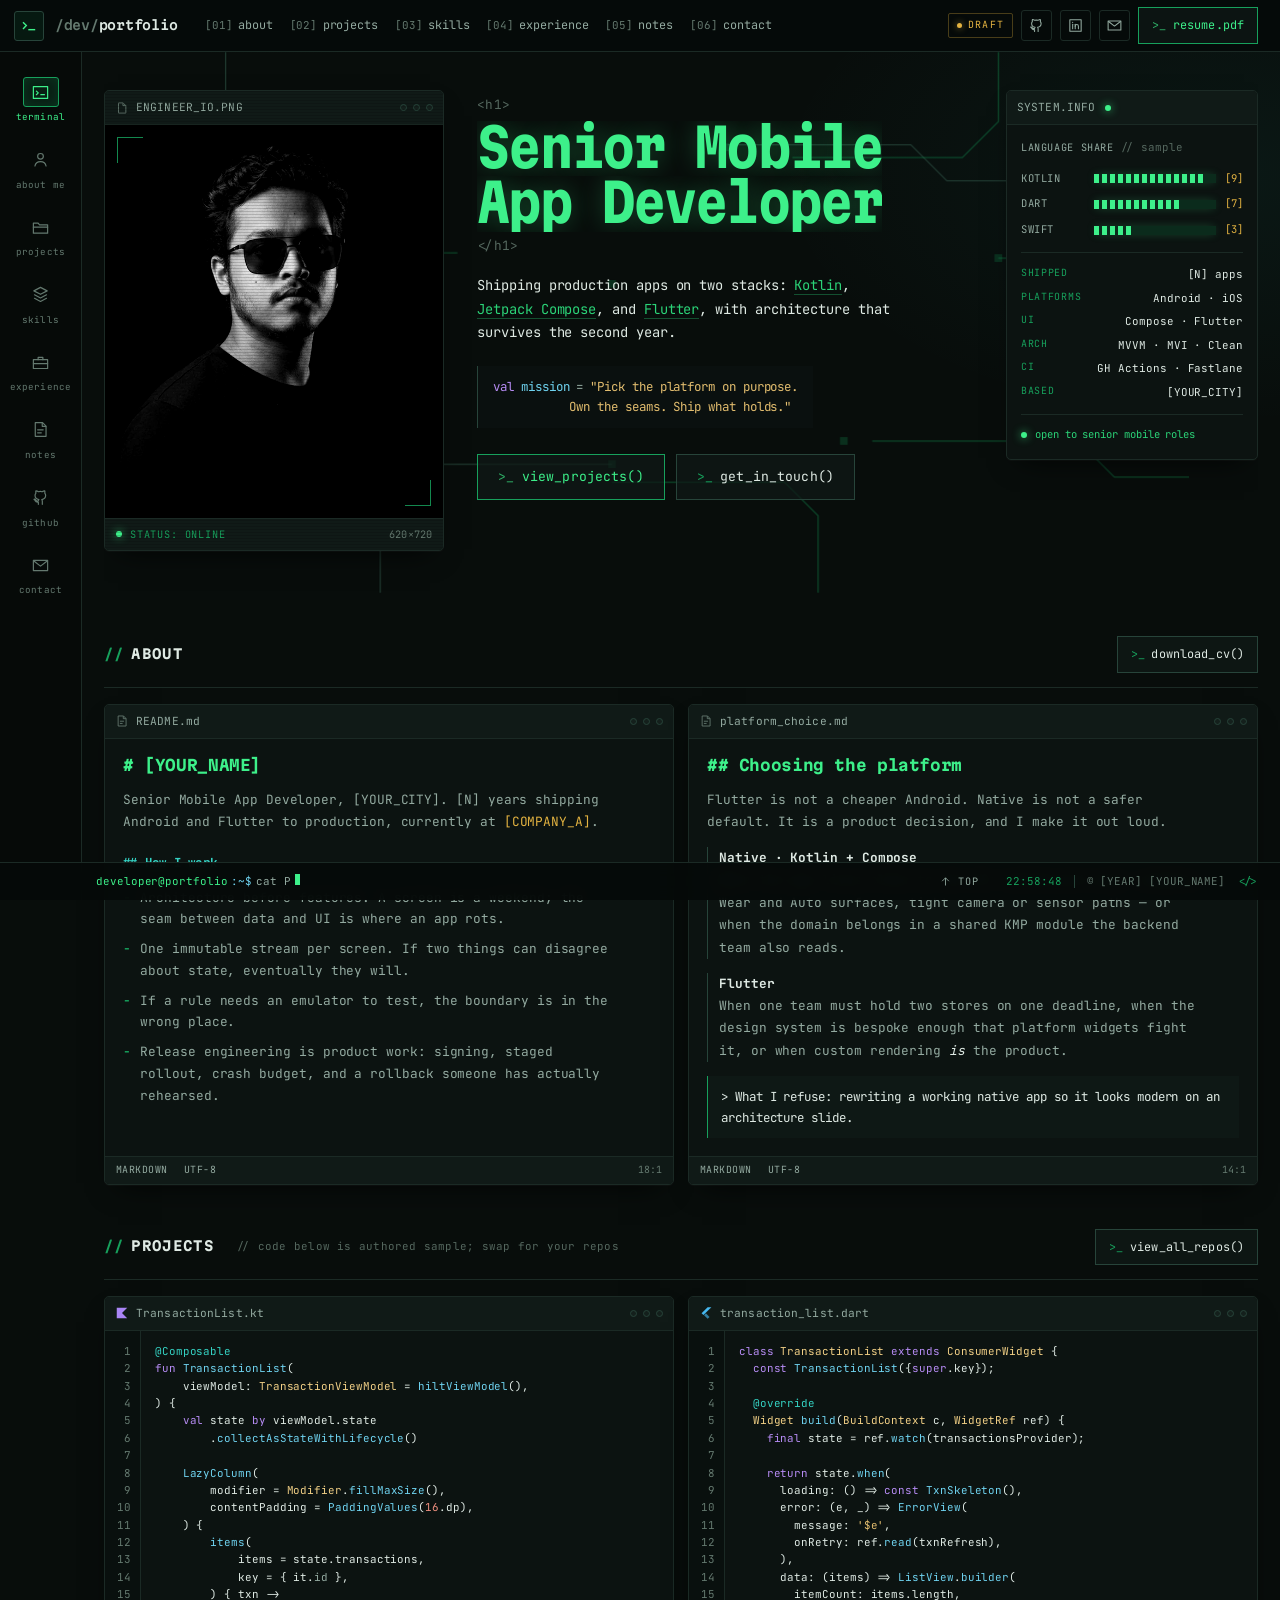
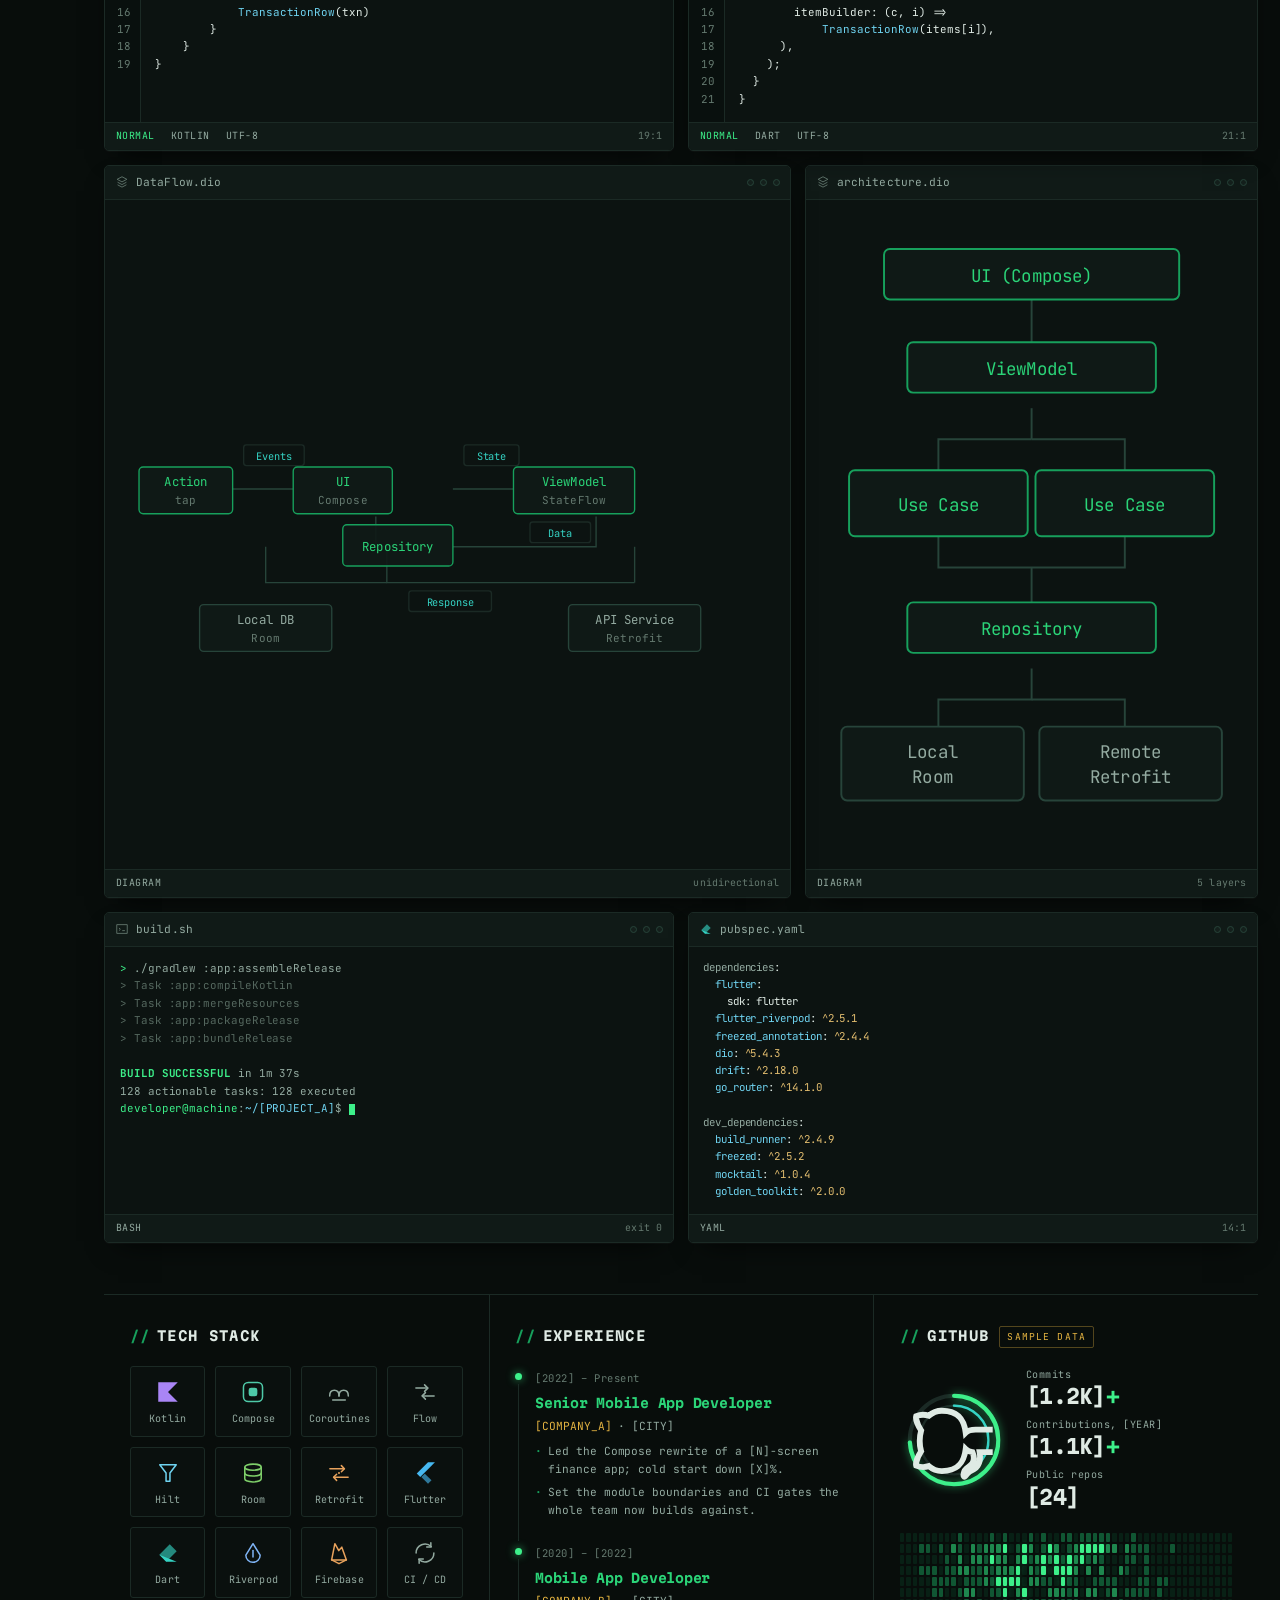
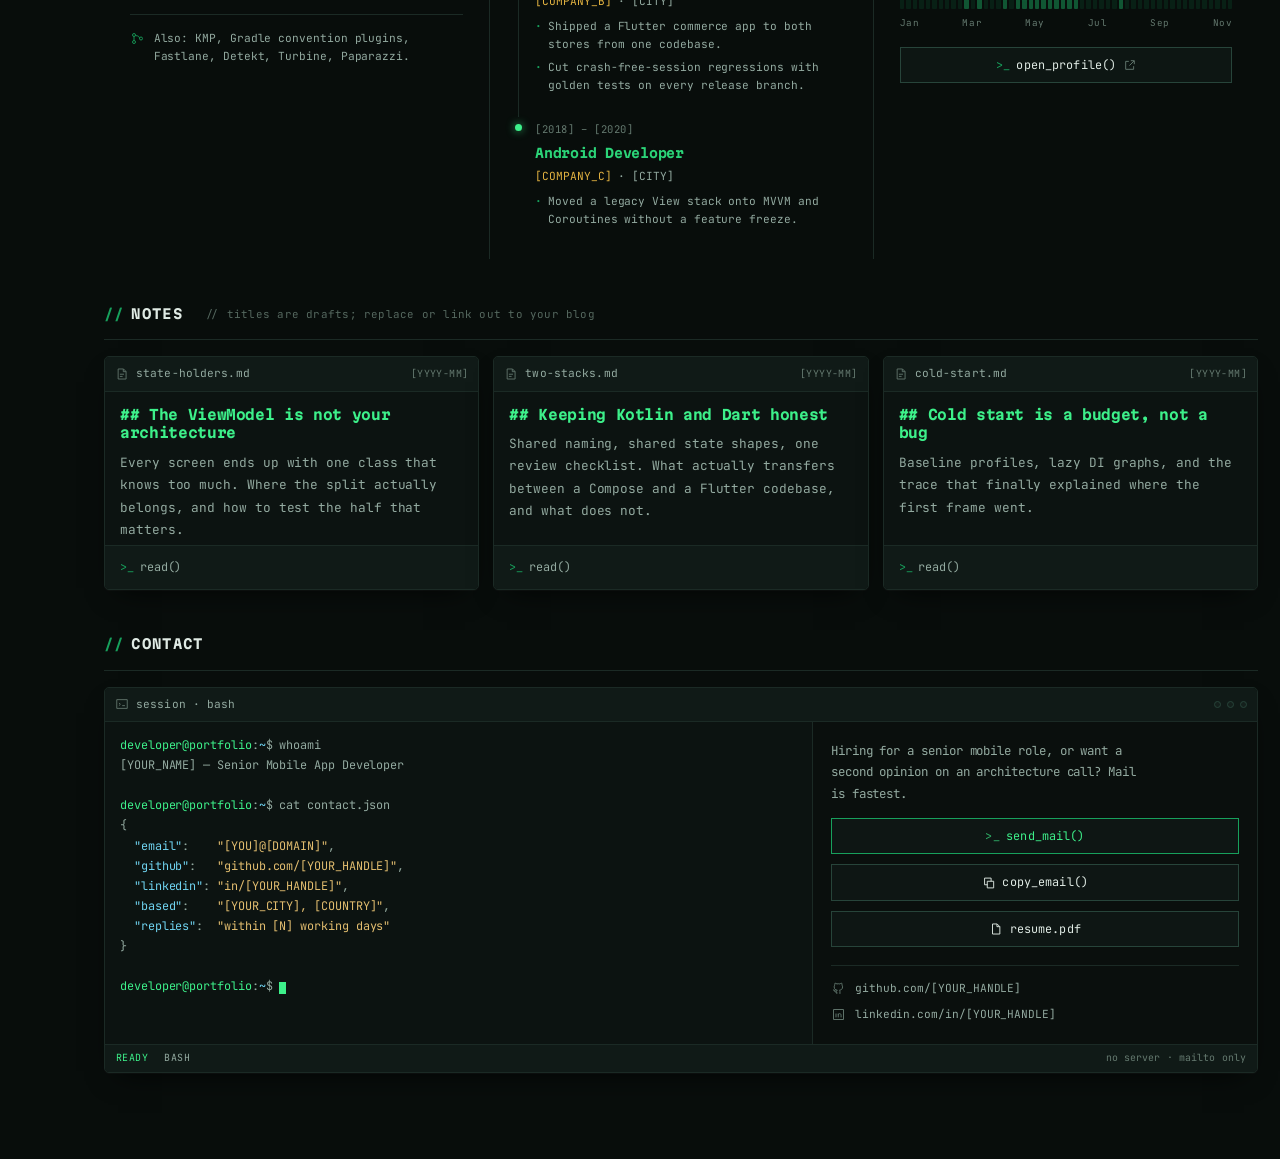
==== commit 70f21c61: "added own photo" ====
--- a/index.html
+++ b/index.html
@@ -1,39 +1,651 @@
 <!DOCTYPE html>
-<html lang="en">
+<html lang="en" data-boot="pending">
 <head>
 <meta charset="utf-8">
 <meta name="viewport" content="width=device-width, initial-scale=1">
-<meta name="robots" content="noindex, nofollow">
-<title>Not published yet</title>
-<style>
-  :root { color-scheme: dark; }
-  html, body { height: 100%; }
-  body {
-    margin: 0;
-    display: grid;
-    place-items: center;
-    background: #080d0b;
-    color: #93aaa0;
-    font: 400 .875rem/1.7 ui-monospace, "Cascadia Mono", Consolas, monospace;
+<title>[YOUR_NAME] — Senior Mobile App Developer</title>
+<meta name="description" content="Senior Mobile App Developer building production Android and Flutter apps. Kotlin, Jetpack Compose, Dart, Riverpod, clean architecture.">
+<meta name="color-scheme" content="dark">
+<meta name="theme-color" content="#080d0b">
+
+<meta property="og:type" content="website">
+<meta property="og:title" content="[YOUR_NAME] — Senior Mobile App Developer">
+<meta property="og:description" content="Production Android and Flutter. Kotlin, Compose, Dart, Riverpod, clean architecture.">
+<meta property="og:image" content="assets/img/og.png">
+<meta name="twitter:card" content="summary_large_image">
+
+<link rel="icon" href="assets/img/favicon.svg" type="image/svg+xml">
+<link rel="preload" href="assets/fonts/martian-mono-latin.woff2" as="font" type="font/woff2" crossorigin>
+<link rel="preload" href="assets/fonts/jetbrains-mono-latin.woff2" as="font" type="font/woff2" crossorigin>
+<link rel="stylesheet" href="assets/css/site.css">
+</head>
+<body id="top">
+
+<!--
+  THESIS: A portfolio that is the engineer's own working environment, not a page about
+  one. Refuses the centered-hero / three-identical-cards / soft-gradient candidate site.
+  OWN-WORLD: Phosphor green (#3df08a) on near-black (#080d0b). Every container is IDE
+  window chrome: title strip, gutter with line numbers, status bar. Martian Mono display,
+  JetBrains Mono code. Hairline rules (#1b2a25), circuit-trace ground, authored SVG icons.
+  STORY: A tech lead sees real Kotlin and real Dart in the first two screens, reads a
+  stated point of view on choosing between them, and leaves with the email or the resume.
+  FIRST VIEWPORT: Fixed top bar + left activity rail. Portrait pane left, compiling
+  <h1> centre at clamp max 3.95rem green (82% width axis), SYSTEM.INFO readout right.
+  Primary action get_in_touch() sits under the mission string; resume.pdf is pinned
+  top-right at every scroll depth. On phones the headline moves above the portrait.
+  FORM: Brief-pinned by inspiration.png ("follow this"); pinned direction beats the roll,
+  so no concept-seed key exists for this build.
+  FINISH: unreviewed and undocumented is unfinished; this build ends with the finish review, the verdict, and DESIGN.md
+-->
+
+<a class="skiplink" href="#main">Skip to content</a>
+
+<svg class="sprite" aria-hidden="true" focusable="false" width="0" height="0" style="position:absolute">
+  <defs>
+    <symbol id="i-terminal" viewBox="0 0 24 24"><path d="M3 4.5h18v15H3z"/><path d="m6.8 10.2 2.4 2.3-2.4 2.3"/><path d="M12.4 14.8h4.6"/></symbol>
+    <symbol id="i-user" viewBox="0 0 24 24"><circle cx="12" cy="8" r="3.6"/><path d="M5 20.2c.6-3.6 3.4-5.6 7-5.6s6.4 2 7 5.6"/></symbol>
+    <symbol id="i-folder" viewBox="0 0 24 24"><path d="M3 6.4h6l1.8 2.2H21v10.6H3z"/><path d="M3 11.6h18"/></symbol>
+    <symbol id="i-layers" viewBox="0 0 24 24"><path d="m12 3 8.4 4.4L12 11.8 3.6 7.4z"/><path d="m4.4 12.4 7.6 4 7.6-4"/><path d="m4.4 16.8 7.6 4 7.6-4"/></symbol>
+    <symbol id="i-briefcase" viewBox="0 0 24 24"><path d="M3 8.4h18v11.2H3z"/><path d="M9 8.4V5.6h6v2.8"/><path d="M3 13.4h18"/></symbol>
+    <symbol id="i-note" viewBox="0 0 24 24"><path d="M5.4 3.4h9.2L19 7.8v12.8H5.4z"/><path d="M14.2 3.6v4.4H18.8"/><path d="M8.4 12.4h7"/><path d="M8.4 16.2h4.6"/></symbol>
+    <symbol id="i-mail" viewBox="0 0 24 24"><path d="M3 5.6h18v12.8H3z"/><path d="m3.6 6.4 8.4 6.4 8.4-6.4"/></symbol>
+    <symbol id="i-github" viewBox="0 0 24 24"><path d="M9.3 20.6v-2.9c-3 .5-3.8-1.3-3.8-1.3-.5-1.2-1.2-1.6-1.2-1.6-1-.7 0-.7 0-.7 1.1.1 1.7 1.1 1.7 1.1 1 1.7 2.6 1.2 3.3.9.1-.7.4-1.2.7-1.5-2.4-.3-4.9-1.2-4.9-5.3 0-1.2.4-2.1 1.1-2.9-.1-.3-.5-1.4.1-2.8 0 0 1-.3 3.2 1.1a8.6 8.6 0 0 1 4.6 0c2.2-1.4 3.2-1.1 3.2-1.1.6 1.4.2 2.5.1 2.8.7.8 1.1 1.7 1.1 2.9 0 4.1-2.5 5-4.9 5.3.4.4.7 1.1.7 2.2v3.8"/></symbol>
+    <symbol id="i-linkedin" viewBox="0 0 24 24"><path d="M4 4h16v16H4z"/><path d="M8 10.4v6.2"/><path d="M8 7.6v.2"/><path d="M11.6 16.6v-6.2"/><path d="M11.6 13.2c0-1.6.9-2.6 2.3-2.6s2.2 1 2.2 2.6v3.4"/></symbol>
+    <symbol id="i-arrow-up" viewBox="0 0 24 24"><path d="M12 19.4V5.2"/><path d="m5.8 11.4 6.2-6.2 6.2 6.2"/></symbol>
+    <symbol id="i-copy" viewBox="0 0 24 24"><path d="M9 9h11v11.4H9z"/><path d="M15.6 9V3.6H4.4V15h5.2"/></symbol>
+    <symbol id="i-external" viewBox="0 0 24 24"><path d="M13.4 4.6H19.4v6"/><path d="M19 5 11 13"/><path d="M18.2 14v5.4H4.6V5.8H10"/></symbol>
+    <symbol id="i-doc" viewBox="0 0 24 24"><path d="M6 3.4h8L18.6 8v12.6H6z"/><path d="M13.6 3.6V8h4.8"/></symbol>
+    <symbol id="i-check" viewBox="0 0 24 24"><path d="m5 12.8 4.4 4.4L19 7.6"/></symbol>
+
+    <symbol id="t-kotlin" viewBox="0 0 24 24"><path d="M3 3h18l-9 9 9 9H3z" fill="currentColor" stroke="none"/></symbol>
+    <symbol id="t-compose" viewBox="0 0 24 24"><rect x="3.2" y="3.2" width="17.6" height="17.6" rx="4.4"/><rect x="8" y="8" width="8" height="8" rx="2.2" fill="currentColor" stroke="none"/></symbol>
+    <symbol id="t-coroutines" viewBox="0 0 24 24"><path d="M3.4 15.6c0-3.4 2-5.2 4.3-5.2s4.3 1.8 4.3 5.2"/><path d="M12 15.6c0-3.4 2-5.2 4.3-5.2s4.3 1.8 4.3 5.2"/><path d="M6.2 19.4h11.6"/></symbol>
+    <symbol id="t-flow" viewBox="0 0 24 24"><path d="M3.6 8.4h10.8"/><path d="m11.6 5.4 3 3-3 3"/><path d="M20.4 15.6H9.6"/><path d="m12.4 12.6-3 3 3 3"/></symbol>
+    <symbol id="t-hilt" viewBox="0 0 24 24"><path d="M4.4 4.4h15.2L13.8 12v7.6h-3.6V12z"/></symbol>
+    <symbol id="t-room" viewBox="0 0 24 24"><ellipse cx="12" cy="6.6" rx="7.6" ry="2.8"/><path d="M4.4 6.6v10.8c0 1.6 3.4 2.8 7.6 2.8s7.6-1.2 7.6-2.8V6.6"/><path d="M4.4 12c0 1.6 3.4 2.8 7.6 2.8s7.6-1.2 7.6-2.8"/></symbol>
+    <symbol id="t-retrofit" viewBox="0 0 24 24"><path d="M3.6 8h13.2"/><path d="m14.2 5.2 2.8 2.8-2.8 2.8"/><path d="M20.4 16h-13.2"/><path d="m9.8 13.2-2.8 2.8 2.8 2.8"/><circle cx="12" cy="12" r=".9" fill="currentColor" stroke="none"/></symbol>
+    <symbol id="t-flutter" viewBox="0 0 24 24"><path d="M14.8 2 4.4 12.4l3.2 3.2L21.2 2z" fill="currentColor" stroke="none"/><path d="M14.8 22 8.6 15.8l3.2-3.2L18 18.8z" fill="currentColor" stroke="none" opacity=".62"/></symbol>
+    <symbol id="t-dart" viewBox="0 0 24 24"><path d="M4 13.6 13.6 4l6.4 6.4-9.6 9.6z" fill="currentColor" stroke="none" opacity=".62"/><path d="M4 13.6 10.4 20h9.6L4 13.6z" fill="currentColor" stroke="none"/></symbol>
+    <symbol id="t-riverpod" viewBox="0 0 24 24"><path d="M12 3.4 18.6 14a6.6 6.6 0 1 1-13.2 0z"/><path d="M12 9.6v6"/></symbol>
+    <symbol id="t-firebase" viewBox="0 0 24 24"><path d="m5.2 18.4 3-15 3.6 6.4 2.8-3.2 4.2 11.8z"/><path d="m5.2 18.4 6.8 3.4 6.8-3.4"/></symbol>
+    <symbol id="t-git" viewBox="0 0 24 24"><circle cx="6.4" cy="6.4" r="2.4"/><circle cx="6.4" cy="17.6" r="2.4"/><circle cx="17.6" cy="12" r="2.4"/><path d="M6.4 8.8v6.4"/><path d="M8.6 7.4c4.6 0 6.6 1.6 6.6 4.6"/></symbol>
+    <symbol id="t-cicd" viewBox="0 0 24 24"><path d="M20.2 12a8.2 8.2 0 0 1-14 5.8"/><path d="M3.8 12a8.2 8.2 0 0 1 14-5.8"/><path d="M17.4 2.6v3.8h-3.8"/><path d="M6.6 21.4v-3.8h3.8"/></symbol>
+  </defs>
+</svg>
+
+<header class="topbar">
+  <a class="brand" href="#top" aria-label="Home">
+    <span class="brand__mark" aria-hidden="true">
+      <svg viewBox="0 0 24 24"><path d="m5.4 8 3.4 3.4L5.4 15" /><path d="M12 16.4h6.6"/></svg>
+    </span>
+    <span class="brand__path"><span class="brand__dir">/dev/</span>portfolio</span>
+  </a>
+
+  <nav class="nav" aria-label="Sections">
+    <a href="#about"><i>[01]</i>about</a>
+    <a href="#projects"><i>[02]</i>projects</a>
+    <a href="#skills"><i>[03]</i>skills</a>
+    <a href="#experience"><i>[04]</i>experience</a>
+    <a href="#notes"><i>[05]</i>notes</a>
+    <a href="#contact"><i>[06]</i>contact</a>
+  </nav>
+
+  <div class="topbar__end">
+    <span class="draftchip" title="Placeholder content — see PLACEHOLDERS.md">
+      <span class="dot" aria-hidden="true"></span>draft
+    </span>
+    <a class="iconbtn" href="https://github.com/[YOUR_HANDLE]" aria-label="GitHub"><svg><use href="#i-github"/></svg></a>
+    <a class="iconbtn" href="https://linkedin.com/in/[YOUR_HANDLE]" aria-label="LinkedIn"><svg><use href="#i-linkedin"/></svg></a>
+    <a class="iconbtn iconbtn--keep" href="mailto:[YOU]@[DOMAIN]" aria-label="Email"><svg><use href="#i-mail"/></svg></a>
+    <a class="termbtn termbtn--hot" href="assets/[YOUR_NAME]-resume.pdf" download>
+      <span class="termbtn__caret" aria-hidden="true">&gt;_</span>resume.pdf
+    </a>
+  </div>
+</header>
+
+<aside class="rail" aria-label="Quick navigation">
+  <ul>
+    <li><a href="#top" data-rail="top" class="is-active"><span class="rail__box"><svg><use href="#i-terminal"/></svg></span><span class="rail__label">terminal</span></a></li>
+    <li><a href="#about" data-rail="about"><span class="rail__box"><svg><use href="#i-user"/></svg></span><span class="rail__label">about me</span></a></li>
+    <li><a href="#projects" data-rail="projects"><span class="rail__box"><svg><use href="#i-folder"/></svg></span><span class="rail__label">projects</span></a></li>
+    <li><a href="#skills" data-rail="skills"><span class="rail__box"><svg><use href="#i-layers"/></svg></span><span class="rail__label">skills</span></a></li>
+    <li><a href="#experience" data-rail="experience"><span class="rail__box"><svg><use href="#i-briefcase"/></svg></span><span class="rail__label">experience</span></a></li>
+    <li><a href="#notes" data-rail="notes"><span class="rail__box"><svg><use href="#i-note"/></svg></span><span class="rail__label">notes</span></a></li>
+    <li><a href="#github" data-rail="github"><span class="rail__box"><svg><use href="#i-github"/></svg></span><span class="rail__label">github</span></a></li>
+    <li><a href="#contact" data-rail="contact"><span class="rail__box"><svg><use href="#i-mail"/></svg></span><span class="rail__label">contact</span></a></li>
+  </ul>
+</aside>
+
+<main id="main">
+
+  <!-- ══ HERO ═══════════════════════════════════════════════════════════ -->
+  <section class="hero" id="terminal" aria-labelledby="hero-title">
+    <svg class="traces" viewBox="0 0 1200 420" preserveAspectRatio="xMidYMid slice" aria-hidden="true" focusable="false">
+      <g class="traces__g">
+        <path d="M0 60h180l28 28h150"/><path d="M0 150h96l24-24h210l30 30h120"/>
+        <path d="M1200 74h-190l-26 26H860l-28-28H690"/><path d="M1200 190h-120l-30-30H900"/>
+        <path d="M0 300h150l26 26h190"/><path d="M1200 330h-210l-28-28h-160"/>
+        <path d="M420 420v-70l30-30h150"/><path d="M760 420v-60l-26-26H600"/>
+        <path d="M300 0v70l26 26h120"/><path d="M900 0v54l-28 28H740"/>
+      </g>
+      <g class="traces__n">
+        <rect x="355" y="84" width="6" height="6"/><rect x="597" y="177" width="6" height="6"/>
+        <rect x="687" y="71" width="6" height="6"/><rect x="897" y="157" width="6" height="6"/>
+        <rect x="363" y="323" width="6" height="6"/><rect x="777" y="299" width="6" height="6"/>
+        <rect x="597" y="317" width="6" height="6"/><rect x="443" y="93" width="6" height="6"/>
+      </g>
+    </svg>
+
+    <figure class="pane pane--shot portrait">
+      <div class="pane__bar">
+        <span class="pane__name"><svg class="pane__ico" aria-hidden="true"><use href="#i-doc"/></svg>ENGINEER_IO.PNG</span>
+        <span class="pane__dots" aria-hidden="true"><i></i><i></i><i></i></span>
+      </div>
+      <div class="portrait__frame">
+        <span class="portrait__bracket portrait__bracket--tl" aria-hidden="true"></span>
+        <span class="portrait__bracket portrait__bracket--br" aria-hidden="true"></span>
+        <img src="assets/img/portrait.webp" alt="Studio portrait of [YOUR_NAME]" width="620" height="720" fetchpriority="high" decoding="async">
+      </div>
+      <figcaption class="pane__foot">
+        <span class="led" aria-hidden="true"></span>STATUS: ONLINE
+        <span class="pane__foot-end">620×720</span>
+      </figcaption>
+    </figure>
+
+    <div class="hero__mid">
+      <p class="tagmark" aria-hidden="true">&lt;h1&gt;</p>
+      <h1 id="hero-title" class="hero__title">
+        <span class="wipe"><span>Senior Mobile</span></span>
+        <span class="wipe"><span>App Developer</span></span>
+      </h1>
+      <p class="tagmark" aria-hidden="true">&lt;/h1&gt;</p>
+
+      <p class="hero__lede">
+        Shipping production apps on two stacks:
+        <a class="clink" href="#skills">Kotlin</a>, <a class="clink" href="#skills">Jetpack&nbsp;Compose</a>,
+        and <a class="clink" href="#skills">Flutter</a>, with architecture that survives the second year.
+      </p>
+
+      <pre class="hero__mission"><code><span class="k">val</span> <span class="v">mission</span> = <span class="s">"Pick the platform on purpose.</span>
+<span class="s">           Own the seams. Ship what holds."</span></code></pre>
+
+      <div class="hero__cta">
+        <a class="termbtn termbtn--hot termbtn--lg" href="#projects"><span class="termbtn__caret" aria-hidden="true">&gt;_</span>view_projects()</a>
+        <a class="termbtn termbtn--lg" href="#contact"><span class="termbtn__caret" aria-hidden="true">&gt;_</span>get_in_touch()</a>
+      </div>
+    </div>
+
+    <div class="pane sysinfo">
+      <div class="pane__bar">
+        <span class="pane__name">SYSTEM.INFO</span>
+        <span class="led led--pulse" aria-hidden="true"></span>
+      </div>
+      <div class="sysinfo__body">
+        <p class="sysinfo__cap">language share <span class="sample">// sample</span></p>
+        <ul class="meters">
+          <li><span class="meters__k">Kotlin</span><span class="meter" style="--fill:14" aria-hidden="true"></span><span class="meters__v">[9]</span></li>
+          <li><span class="meters__k">Dart</span><span class="meter" style="--fill:11" aria-hidden="true"></span><span class="meters__v">[7]</span></li>
+          <li><span class="meters__k">Swift</span><span class="meter" style="--fill:5" aria-hidden="true"></span><span class="meters__v">[3]</span></li>
+        </ul>
+        <dl class="kv">
+          <dt>SHIPPED</dt><dd>[N] apps</dd>
+          <dt>PLATFORMS</dt><dd>Android · iOS</dd>
+          <dt>UI</dt><dd>Compose · Flutter</dd>
+          <dt>ARCH</dt><dd>MVVM · MVI · Clean</dd>
+          <dt>CI</dt><dd>GH Actions · Fastlane</dd>
+          <dt>BASED</dt><dd>[YOUR_CITY]</dd>
+        </dl>
+        <p class="sysinfo__status"><span class="led" aria-hidden="true"></span>open to senior mobile roles</p>
+      </div>
+    </div>
+  </section>
+
+  <!-- ══ ABOUT ══════════════════════════════════════════════════════════ -->
+  <section class="band" id="about" aria-labelledby="about-h">
+    <div class="band__head">
+      <h2 class="mark" id="about-h"><i aria-hidden="true">//</i>ABOUT</h2>
+      <a class="termbtn" href="assets/[YOUR_NAME]-resume.pdf" download><span class="termbtn__caret" aria-hidden="true">&gt;_</span>download_cv()</a>
+    </div>
+
+    <div class="grid grid--about">
+      <article class="pane">
+        <div class="pane__bar">
+          <span class="pane__name"><svg class="pane__ico" aria-hidden="true"><use href="#i-note"/></svg>README.md</span>
+          <span class="pane__dots" aria-hidden="true"><i></i><i></i><i></i></span>
+        </div>
+        <div class="md">
+          <h3 class="md__h1"># [YOUR_NAME]</h3>
+          <p>Senior Mobile App Developer, [YOUR_CITY]. [N] years shipping Android and Flutter to production, currently at <span class="warn">[COMPANY_A]</span>.</p>
+          <h4 class="md__h2">## How I work</h4>
+          <ul class="md__list">
+            <li>Architecture before features. A screen is a weekend; the seam between data and UI is where an app rots.</li>
+            <li>One immutable stream per screen. If two things can disagree about state, eventually they will.</li>
+            <li>If a rule needs an emulator to test, the boundary is in the wrong place.</li>
+            <li>Release engineering is product work: signing, staged rollout, crash budget, and a rollback someone has actually rehearsed.</li>
+          </ul>
+        </div>
+        <div class="pane__status"><span>MARKDOWN</span><span>utf-8</span><span class="pane__status-end">18:1</span></div>
+      </article>
+
+      <article class="pane">
+        <div class="pane__bar">
+          <span class="pane__name"><svg class="pane__ico" aria-hidden="true"><use href="#i-note"/></svg>platform_choice.md</span>
+          <span class="pane__dots" aria-hidden="true"><i></i><i></i><i></i></span>
+        </div>
+        <div class="md">
+          <h3 class="md__h1">## Choosing the platform</h3>
+          <p>Flutter is not a cheaper Android. Native is not a safer default. It is a product decision, and I make it out loud.</p>
+          <p class="md__pick"><b>Native · Kotlin + Compose</b><br>When the app lives close to the OS: background work, widgets, Wear and Auto surfaces, tight camera or sensor paths — or when the domain belongs in a shared KMP module the backend team also reads.</p>
+          <p class="md__pick"><b>Flutter</b><br>When one team must hold two stores on one deadline, when the design system is bespoke enough that platform widgets fight it, or when custom rendering <em>is</em> the product.</p>
+          <blockquote class="md__quote">&gt; What I refuse: rewriting a working native app so it looks modern on an architecture slide.</blockquote>
+        </div>
+        <div class="pane__status"><span>MARKDOWN</span><span>utf-8</span><span class="pane__status-end">14:1</span></div>
+      </article>
+    </div>
+  </section>
+
+  <!-- ══ PROJECTS ═══════════════════════════════════════════════════════ -->
+  <section class="band" id="projects" aria-labelledby="projects-h">
+    <div class="band__head">
+      <h2 class="mark" id="projects-h"><i aria-hidden="true">//</i>PROJECTS</h2>
+      <p class="band__note"><span class="sample">// code below is authored sample; swap for your repos</span></p>
+      <a class="termbtn" href="https://github.com/[YOUR_HANDLE]?tab=repositories"><span class="termbtn__caret" aria-hidden="true">&gt;_</span>view_all_repos()</a>
+    </div>
+
+    <div class="mosaic">
+
+      <article class="pane pane--a">
+        <div class="pane__bar">
+          <span class="pane__name"><svg class="pane__ico tint-k" aria-hidden="true"><use href="#t-kotlin"/></svg>TransactionList.kt</span>
+          <span class="pane__dots" aria-hidden="true"><i></i><i></i><i></i></span>
+        </div>
+        <div class="code" tabindex="0" role="group" aria-label="Kotlin sample: TransactionList composable">
+<pre class="code__gut" aria-hidden="true">1
+2
+3
+4
+5
+6
+7
+8
+9
+10
+11
+12
+13
+14
+15
+16
+17
+18
+19</pre>
+<pre class="code__src"><code><span class="an">@Composable</span>
+<span class="k">fun</span> <span class="f">TransactionList</span>(
+    viewModel: <span class="t">TransactionViewModel</span> = <span class="f">hiltViewModel</span>(),
+) {
+    <span class="k">val</span> state <span class="k">by</span> viewModel.state
+        .<span class="f">collectAsStateWithLifecycle</span>()
+
+    <span class="f">LazyColumn</span>(
+        modifier = <span class="t">Modifier</span>.<span class="f">fillMaxSize</span>(),
+        contentPadding = <span class="f">PaddingValues</span>(<span class="n">16</span>.dp),
+    ) {
+        <span class="f">items</span>(
+            items = state.transactions,
+            key = { it.<span class="p">id</span> },
+        ) { txn -&gt;
+            <span class="f">TransactionRow</span>(txn)
+        }
+    }
+}</code></pre>
+        </div>
+        <div class="pane__status"><span class="hot">NORMAL</span><span>Kotlin</span><span>utf-8</span><span class="pane__status-end">19:1</span></div>
+      </article>
+
+      <article class="pane pane--b">
+        <div class="pane__bar">
+          <span class="pane__name"><svg class="pane__ico" aria-hidden="true"><use href="#i-layers"/></svg>architecture.dio</span>
+          <span class="pane__dots" aria-hidden="true"><i></i><i></i><i></i></span>
+        </div>
+        <div class="dgm">
+          <svg viewBox="0 0 220 330" role="img" aria-label="Clean architecture layers: UI Compose to ViewModel to two Use Cases to Repository to local and remote data sources.">
+            <g class="dgm__wire">
+              <path d="M110 44v22"/><path d="M110 100v16"/>
+              <path d="M60 116v0"/><path d="M110 116h-48v16"/><path d="M110 116h48v16"/>
+              <path d="M62 166v16h96v-16"/><path d="M110 182v18"/>
+              <path d="M110 234v16h-48v14"/><path d="M110 250h48v14"/>
+            </g>
+            <g class="dgm__box">
+              <rect x="34" y="18" width="152" height="26" rx="3"/><text x="110" y="35">UI (Compose)</text>
+              <rect x="46" y="66" width="128" height="26" rx="3"/><text x="110" y="83">ViewModel</text>
+              <rect x="16" y="132" width="92" height="34" rx="3"/><text x="62" y="153">Use Case</text>
+              <rect x="112" y="132" width="92" height="34" rx="3"/><text x="158" y="153">Use Case</text>
+              <rect x="46" y="200" width="128" height="26" rx="3"/><text x="110" y="217">Repository</text>
+            </g>
+            <g class="dgm__box dgm__box--leaf">
+              <rect x="12" y="264" width="94" height="38" rx="3"/><text x="59" y="280">Local</text><text x="59" y="293">Room</text>
+              <rect x="114" y="264" width="94" height="38" rx="3"/><text x="161" y="280">Remote</text><text x="161" y="293">Retrofit</text>
+            </g>
+          </svg>
+        </div>
+        <div class="pane__status"><span>DIAGRAM</span><span class="pane__status-end">5 layers</span></div>
+      </article>
+
+      <article class="pane pane--c">
+        <div class="pane__bar">
+          <span class="pane__name"><svg class="pane__ico tint-f" aria-hidden="true"><use href="#t-flutter"/></svg>transaction_list.dart</span>
+          <span class="pane__dots" aria-hidden="true"><i></i><i></i><i></i></span>
+        </div>
+        <div class="code" tabindex="0" role="group" aria-label="Dart sample: TransactionList consumer widget">
+<pre class="code__gut" aria-hidden="true">1
+2
+3
+4
+5
+6
+7
+8
+9
+10
+11
+12
+13
+14
+15
+16
+17
+18
+19
+20
+21</pre>
+<pre class="code__src"><code><span class="k">class</span> <span class="t">TransactionList</span> <span class="k">extends</span> <span class="t">ConsumerWidget</span> {
+  <span class="k">const</span> <span class="f">TransactionList</span>({<span class="k">super</span>.key});
+
+  <span class="an">@override</span>
+  <span class="t">Widget</span> <span class="f">build</span>(<span class="t">BuildContext</span> c, <span class="t">WidgetRef</span> ref) {
+    <span class="k">final</span> state = ref.<span class="f">watch</span>(transactionsProvider);
+
+    <span class="k">return</span> state.<span class="f">when</span>(
+      loading: () =&gt; <span class="k">const</span> <span class="f">TxnSkeleton</span>(),
+      error: (e, _) =&gt; <span class="f">ErrorView</span>(
+        message: <span class="s">'$e'</span>,
+        onRetry: ref.<span class="f">read</span>(txnRefresh),
+      ),
+      data: (items) =&gt; <span class="f">ListView</span>.<span class="f">builder</span>(
+        itemCount: items.length,
+        itemBuilder: (c, i) =&gt;
+            <span class="f">TransactionRow</span>(items[i]),
+      ),
+    );
   }
-  main { padding: 24px; }
-  p { margin: 0; }
-  .pr { color: #3df08a; }
-  .pt { color: #6fd3f0; }
-  .caret {
-    display: inline-block; width: .55em; height: 1.05em;
-    background: #3df08a; vertical-align: text-bottom;
-    animation: blink 1.15s steps(2, start) infinite;
-  }
-  @keyframes blink { 50% { opacity: 0; } }
-  @media (prefers-reduced-motion: reduce) { .caret { animation: none; } }
-</style>
-</head>
-<body>
-  <main>
-    <p><span class="pr">visitor@portfolio</span><span class="pt">:~$</span> cat index.html</p>
-    <p>cat: index.html: not published yet</p>
-    <p><span class="pr">visitor@portfolio</span><span class="pt">:~$</span> <span class="caret" aria-hidden="true"></span></p>
-  </main>
+}</code></pre>
+        </div>
+        <div class="pane__status"><span class="hot">NORMAL</span><span>Dart</span><span>utf-8</span><span class="pane__status-end">21:1</span></div>
+      </article>
+
+      <article class="pane pane--d">
+        <div class="pane__bar">
+          <span class="pane__name"><svg class="pane__ico" aria-hidden="true"><use href="#i-layers"/></svg>DataFlow.dio</span>
+          <span class="pane__dots" aria-hidden="true"><i></i><i></i><i></i></span>
+        </div>
+        <div class="dgm">
+          <svg viewBox="0 0 480 190" role="img" aria-label="Unidirectional data flow: user action into Compose UI, into ViewModel holding StateFlow, into Repository, which reads Room and Retrofit and returns state.">
+            <g class="dgm__wire">
+              <path d="M84 62h44"/><path d="M244 62h44"/>
+              <path d="M348 82v22H244"/><path d="M196 104h-8v-22"/>
+              <path d="M196 104v26h180"/><path d="M376 130v-26"/>
+              <path d="M196 130H108v-26"/>
+            </g>
+            <g class="dgm__lab">
+              <rect x="92" y="30" width="44" height="15" rx="2"/><text x="114" y="41">Events</text>
+              <rect x="252" y="30" width="40" height="15" rx="2"/><text x="272" y="41">State</text>
+              <rect x="300" y="86" width="44" height="15" rx="2"/><text x="322" y="97">Data</text>
+              <rect x="212" y="136" width="60" height="15" rx="2"/><text x="242" y="147">Response</text>
+            </g>
+            <g class="dgm__box">
+              <rect x="16" y="46" width="68" height="34" rx="3"/><text x="50" y="60">Action</text><text x="50" y="73" class="dim">tap</text>
+              <rect x="128" y="46" width="72" height="34" rx="3"/><text x="164" y="60">UI</text><text x="164" y="73" class="dim">Compose</text>
+              <rect x="288" y="46" width="88" height="34" rx="3"/><text x="332" y="60">ViewModel</text><text x="332" y="73" class="dim">StateFlow</text>
+              <rect x="164" y="88" width="80" height="30" rx="3"/><text x="204" y="107">Repository</text>
+            </g>
+            <g class="dgm__box dgm__box--leaf">
+              <rect x="60" y="146" width="96" height="34" rx="3"/><text x="108" y="160">Local DB</text><text x="108" y="173" class="dim">Room</text>
+              <rect x="328" y="146" width="96" height="34" rx="3"/><text x="376" y="160">API Service</text><text x="376" y="173" class="dim">Retrofit</text>
+            </g>
+          </svg>
+        </div>
+        <div class="pane__status"><span>DIAGRAM</span><span class="pane__status-end">unidirectional</span></div>
+      </article>
+
+      <article class="pane pane--e">
+        <div class="pane__bar">
+          <span class="pane__name"><svg class="pane__ico" aria-hidden="true"><use href="#i-terminal"/></svg>build.sh</span>
+          <span class="pane__dots" aria-hidden="true"><i></i><i></i><i></i></span>
+        </div>
+        <div class="term">
+<pre><code><span class="pr">&gt;</span> ./gradlew :app:assembleRelease
+<span class="dim">&gt; Task :app:compileKotlin</span>
+<span class="dim">&gt; Task :app:mergeResources</span>
+<span class="dim">&gt; Task :app:packageRelease</span>
+<span class="dim">&gt; Task :app:bundleRelease</span>
+
+<span class="ok">BUILD SUCCESSFUL</span> in 1m 37s
+128 actionable tasks: 128 executed
+<span class="pr">developer@machine</span>:<span class="pt">~/[PROJECT_A]</span>$ <span class="caret" aria-hidden="true"></span></code></pre>
+        </div>
+        <div class="pane__status"><span>bash</span><span class="pane__status-end">exit 0</span></div>
+      </article>
+
+      <article class="pane pane--f">
+        <div class="pane__bar">
+          <span class="pane__name"><svg class="pane__ico tint-d" aria-hidden="true"><use href="#t-dart"/></svg>pubspec.yaml</span>
+          <span class="pane__dots" aria-hidden="true"><i></i><i></i><i></i></span>
+        </div>
+        <div class="code code--sm" tabindex="0" role="group" aria-label="Flutter dependency block sample">
+<pre class="code__src"><code><span class="p">dependencies</span>:
+  <span class="a">flutter</span>:
+    sdk: flutter
+  <span class="a">flutter_riverpod</span>: <span class="s">^2.5.1</span>
+  <span class="a">freezed_annotation</span>: <span class="s">^2.4.4</span>
+  <span class="a">dio</span>: <span class="s">^5.4.3</span>
+  <span class="a">drift</span>: <span class="s">^2.18.0</span>
+  <span class="a">go_router</span>: <span class="s">^14.1.0</span>
+
+<span class="p">dev_dependencies</span>:
+  <span class="a">build_runner</span>: <span class="s">^2.4.9</span>
+  <span class="a">freezed</span>: <span class="s">^2.5.2</span>
+  <span class="a">mocktail</span>: <span class="s">^1.0.4</span>
+  <span class="a">golden_toolkit</span>: <span class="s">^2.0.0</span></code></pre>
+        </div>
+        <div class="pane__status"><span>YAML</span><span class="pane__status-end">14:1</span></div>
+      </article>
+    </div>
+  </section>
+
+  <!-- ══ TRIPTYCH: SKILLS / EXPERIENCE / GITHUB ═════════════════════════ -->
+  <div class="triptych">
+
+    <section class="tri" id="skills" aria-labelledby="skills-h">
+      <h2 class="mark" id="skills-h"><i aria-hidden="true">//</i>TECH STACK</h2>
+      <ul class="stack">
+        <li><span class="stack__ico tint-k"><svg><use href="#t-kotlin"/></svg></span>Kotlin</li>
+        <li><span class="stack__ico tint-c"><svg><use href="#t-compose"/></svg></span>Compose</li>
+        <li><span class="stack__ico"><svg><use href="#t-coroutines"/></svg></span>Coroutines</li>
+        <li><span class="stack__ico"><svg><use href="#t-flow"/></svg></span>Flow</li>
+        <li><span class="stack__ico tint-h"><svg><use href="#t-hilt"/></svg></span>Hilt</li>
+        <li><span class="stack__ico tint-r"><svg><use href="#t-room"/></svg></span>Room</li>
+        <li><span class="stack__ico tint-o"><svg><use href="#t-retrofit"/></svg></span>Retrofit</li>
+        <li><span class="stack__ico tint-f"><svg><use href="#t-flutter"/></svg></span>Flutter</li>
+        <li><span class="stack__ico tint-d"><svg><use href="#t-dart"/></svg></span>Dart</li>
+        <li><span class="stack__ico tint-b"><svg><use href="#t-riverpod"/></svg></span>Riverpod</li>
+        <li><span class="stack__ico tint-o"><svg><use href="#t-firebase"/></svg></span>Firebase</li>
+        <li><span class="stack__ico"><svg><use href="#t-cicd"/></svg></span>CI / CD</li>
+      </ul>
+      <p class="tri__foot"><svg class="tri__ico" aria-hidden="true"><use href="#t-git"/></svg>Also: KMP, Gradle&nbsp;convention&nbsp;plugins, Fastlane, Detekt, Turbine, Paparazzi.</p>
+    </section>
+
+    <section class="tri" id="experience" aria-labelledby="experience-h">
+      <h2 class="mark" id="experience-h"><i aria-hidden="true">//</i>EXPERIENCE</h2>
+      <ol class="tl">
+        <li>
+          <span class="tl__when">[2022] – Present</span>
+          <h3 class="tl__role">Senior Mobile App Developer</h3>
+          <p class="tl__where"><span class="warn">[COMPANY_A]</span> · [CITY]</p>
+          <ul class="tl__pts">
+            <li>Led the Compose rewrite of a [N]-screen finance app; cold start down [X]%.</li>
+            <li>Set the module boundaries and CI gates the whole team now builds against.</li>
+          </ul>
+        </li>
+        <li>
+          <span class="tl__when">[2020] – [2022]</span>
+          <h3 class="tl__role">Mobile App Developer</h3>
+          <p class="tl__where"><span class="warn">[COMPANY_B]</span> · [CITY]</p>
+          <ul class="tl__pts">
+            <li>Shipped a Flutter commerce app to both stores from one codebase.</li>
+            <li>Cut crash-free-session regressions with golden tests on every release branch.</li>
+          </ul>
+        </li>
+        <li>
+          <span class="tl__when">[2018] – [2020]</span>
+          <h3 class="tl__role">Android Developer</h3>
+          <p class="tl__where"><span class="warn">[COMPANY_C]</span> · [CITY]</p>
+          <ul class="tl__pts">
+            <li>Moved a legacy View stack onto MVVM and Coroutines without a feature freeze.</li>
+          </ul>
+        </li>
+      </ol>
+    </section>
+
+    <section class="tri" id="github" aria-labelledby="github-h">
+      <div class="tri__head">
+        <h2 class="mark" id="github-h"><i aria-hidden="true">//</i>GITHUB</h2>
+        <span class="samplechip">sample data</span>
+      </div>
+      <div class="gh">
+        <div class="gh__ring">
+          <svg viewBox="0 0 132 132" aria-hidden="true">
+            <circle class="gh__track" cx="66" cy="66" r="54"/>
+            <circle class="gh__arc" cx="66" cy="66" r="54"/>
+            <circle class="gh__track gh__track--in" cx="66" cy="66" r="42"/>
+            <circle class="gh__arc gh__arc--in" cx="66" cy="66" r="42"/>
+          </svg>
+          <svg class="gh__glyph" aria-hidden="true"><use href="#i-github"/></svg>
+        </div>
+        <dl class="gh__nums">
+          <dt>Commits</dt><dd>[1.2K]<span>+</span></dd>
+          <dt>Contributions, [YEAR]</dt><dd>[1.1K]<span>+</span></dd>
+          <dt>Public repos</dt><dd>[24]</dd>
+        </dl>
+      </div>
+      <div class="heat" id="heat" aria-hidden="true"></div>
+      <p class="heat__cap">
+        <span>Jan</span><span>Mar</span><span>May</span><span>Jul</span><span>Sep</span><span>Nov</span>
+      </p>
+      <a class="termbtn termbtn--wide" href="https://github.com/[YOUR_HANDLE]"><span class="termbtn__caret" aria-hidden="true">&gt;_</span>open_profile()<svg class="termbtn__ext" aria-hidden="true"><use href="#i-external"/></svg></a>
+    </section>
+  </div>
+
+  <!-- ══ NOTES ══════════════════════════════════════════════════════════ -->
+  <section class="band" id="notes" aria-labelledby="notes-h">
+    <div class="band__head">
+      <h2 class="mark" id="notes-h"><i aria-hidden="true">//</i>NOTES</h2>
+      <p class="band__note"><span class="sample">// titles are drafts; replace or link out to your blog</span></p>
+    </div>
+    <div class="grid grid--notes">
+      <article class="pane note">
+        <div class="pane__bar">
+          <span class="pane__name"><svg class="pane__ico" aria-hidden="true"><use href="#i-note"/></svg>state-holders.md</span>
+          <span class="note__date">[YYYY-MM]</span>
+        </div>
+        <div class="md md--tight">
+          <h3 class="md__h1">## The ViewModel is not your architecture</h3>
+          <p>Every screen ends up with one class that knows too much. Where the split actually belongs, and how to test the half that matters.</p>
+        </div>
+        <a class="note__go" href="[POST_URL_1]"><span class="termbtn__caret" aria-hidden="true">&gt;_</span>read()</a>
+      </article>
+      <article class="pane note">
+        <div class="pane__bar">
+          <span class="pane__name"><svg class="pane__ico" aria-hidden="true"><use href="#i-note"/></svg>two-stacks.md</span>
+          <span class="note__date">[YYYY-MM]</span>
+        </div>
+        <div class="md md--tight">
+          <h3 class="md__h1">## Keeping Kotlin and Dart honest</h3>
+          <p>Shared naming, shared state shapes, one review checklist. What actually transfers between a Compose and a Flutter codebase, and what does not.</p>
+        </div>
+        <a class="note__go" href="[POST_URL_2]"><span class="termbtn__caret" aria-hidden="true">&gt;_</span>read()</a>
+      </article>
+      <article class="pane note">
+        <div class="pane__bar">
+          <span class="pane__name"><svg class="pane__ico" aria-hidden="true"><use href="#i-note"/></svg>cold-start.md</span>
+          <span class="note__date">[YYYY-MM]</span>
+        </div>
+        <div class="md md--tight">
+          <h3 class="md__h1">## Cold start is a budget, not a bug</h3>
+          <p>Baseline profiles, lazy DI graphs, and the trace that finally explained where the first frame went.</p>
+        </div>
+        <a class="note__go" href="[POST_URL_3]"><span class="termbtn__caret" aria-hidden="true">&gt;_</span>read()</a>
+      </article>
+    </div>
+  </section>
+
+  <!-- ══ CONTACT ════════════════════════════════════════════════════════ -->
+  <section class="band band--last" id="contact" aria-labelledby="contact-h">
+    <div class="band__head">
+      <h2 class="mark" id="contact-h"><i aria-hidden="true">//</i>CONTACT</h2>
+    </div>
+    <div class="pane contact">
+      <div class="pane__bar">
+        <span class="pane__name"><svg class="pane__ico" aria-hidden="true"><use href="#i-terminal"/></svg>session · bash</span>
+        <span class="pane__dots" aria-hidden="true"><i></i><i></i><i></i></span>
+      </div>
+      <div class="contact__body">
+        <div class="term term--lg">
+<pre><code><span class="pr">developer@portfolio</span>:<span class="pt">~</span>$ whoami
+[YOUR_NAME] — Senior Mobile App Developer
+
+<span class="pr">developer@portfolio</span>:<span class="pt">~</span>$ cat contact.json
+{
+  <span class="a">"email"</span>:    <span class="s">"[YOU]@[DOMAIN]"</span>,
+  <span class="a">"github"</span>:   <span class="s">"github.com/[YOUR_HANDLE]"</span>,
+  <span class="a">"linkedin"</span>: <span class="s">"in/[YOUR_HANDLE]"</span>,
+  <span class="a">"based"</span>:    <span class="s">"[YOUR_CITY], [COUNTRY]"</span>,
+  <span class="a">"replies"</span>:  <span class="s">"within [N] working days"</span>
+}
+
+<span class="pr">developer@portfolio</span>:<span class="pt">~</span>$ <span class="caret" aria-hidden="true"></span></code></pre>
+        </div>
+        <div class="contact__side">
+          <p class="contact__lede">Hiring for a senior mobile role, or want a second opinion on an architecture call? Mail is fastest.</p>
+          <a class="termbtn termbtn--hot termbtn--wide" href="mailto:[YOU]@[DOMAIN]?subject=Senior%20mobile%20role"><span class="termbtn__caret" aria-hidden="true">&gt;_</span>send_mail()</a>
+          <button class="termbtn termbtn--wide" type="button" data-copy="[YOU]@[DOMAIN]">
+            <svg class="termbtn__ico" aria-hidden="true"><use href="#i-copy"/></svg><span class="js-copy-label">copy_email()</span>
+          </button>
+          <a class="termbtn termbtn--wide" href="assets/[YOUR_NAME]-resume.pdf" download><svg class="termbtn__ico" aria-hidden="true"><use href="#i-doc"/></svg>resume.pdf</a>
+          <ul class="contact__links">
+            <li><a href="https://github.com/[YOUR_HANDLE]"><svg aria-hidden="true"><use href="#i-github"/></svg>github.com/[YOUR_HANDLE]</a></li>
+            <li><a href="https://linkedin.com/in/[YOUR_HANDLE]"><svg aria-hidden="true"><use href="#i-linkedin"/></svg>linkedin.com/in/[YOUR_HANDLE]</a></li>
+          </ul>
+        </div>
+      </div>
+      <div class="pane__status"><span class="hot">READY</span><span>bash</span><span class="pane__status-end">no server · mailto only</span></div>
+    </div>
+  </section>
+</main>
+
+<footer class="statusbar">
+  <p class="statusbar__prompt">
+    <span class="pr">developer@portfolio</span><span class="pt">:~$</span>
+    <span class="statusbar__typed" data-type="cat PLACEHOLDERS.md"></span><span class="caret" aria-hidden="true"></span>
+  </p>
+  <a class="statusbar__top" href="#top"><svg aria-hidden="true"><use href="#i-arrow-up"/></svg>TOP</a>
+  <p class="statusbar__meta">
+    <span class="statusbar__clock" id="clock">--:--:--</span>
+    <span class="statusbar__rule" aria-hidden="true"></span>
+    <span>© [YEAR] [YOUR_NAME]</span>
+    <span class="statusbar__sig" aria-hidden="true">&lt;/&gt;</span>
+  </p>
+</footer>
+
+<script src="assets/js/site.js" defer></script>
 </body>
 </html>
--- a/assets/css/site.css
+++ b/assets/css/site.css
@@ -0,0 +1,875 @@
+@charset "UTF-8";
+/* ══════════════════════════════════════════════════════════════════════════
+   [YOUR_NAME] — portfolio
+   World: developer environment. IDE window chrome, gutters, status bars,
+   phosphor green on near-black. Display: Martian Mono. Code/UI: JetBrains Mono.
+   No build step, no CDN, no third-party request.
+   ══════════════════════════════════════════════════════════════════════════ */
+
+/* ── fonts ─────────────────────────────────────────────────────────────── */
+@font-face {
+  font-family: "Martian Mono";
+  src: url("../fonts/martian-mono-latin.woff2") format("woff2");
+  font-weight: 100 800; font-stretch: 75% 112.5%; font-display: swap;
+  unicode-range: U+0000-00FF, U+0131, U+0152-0153, U+02BB-02BC, U+02C6, U+02DA,
+    U+02DC, U+0304, U+0308, U+0329, U+2000-206F, U+20AC, U+2122, U+2191, U+2193,
+    U+2212, U+2215, U+FEFF, U+FFFD;
+}
+@font-face {
+  font-family: "Martian Mono";
+  src: url("../fonts/martian-mono-latin-ext.woff2") format("woff2");
+  font-weight: 100 800; font-stretch: 75% 112.5%; font-display: swap;
+  unicode-range: U+0100-02BA, U+02BD-02C5, U+02C7-02CC, U+02CE-02D7, U+02DD-02FF,
+    U+0304, U+0308, U+0329, U+1D00-1DBF, U+1E00-1E9F, U+1EF2-1EFF, U+2020,
+    U+20A0-20AB, U+20AD-20C0, U+2113, U+2C60-2C7F, U+A720-A7FF;
+}
+@font-face {
+  font-family: "JetBrains Mono";
+  src: url("../fonts/jetbrains-mono-latin.woff2") format("woff2");
+  font-weight: 100 800; font-display: swap;
+  unicode-range: U+0000-00FF, U+0131, U+0152-0153, U+02BB-02BC, U+02C6, U+02DA,
+    U+02DC, U+0304, U+0308, U+0329, U+2000-206F, U+20AC, U+2122, U+2191, U+2193,
+    U+2212, U+2215, U+FEFF, U+FFFD;
+}
+@font-face {
+  font-family: "JetBrains Mono";
+  src: url("../fonts/jetbrains-mono-latin-ext.woff2") format("woff2");
+  font-weight: 100 800; font-display: swap;
+  unicode-range: U+0100-02BA, U+02BD-02C5, U+02C7-02CC, U+02CE-02D7, U+02DD-02FF,
+    U+0304, U+0308, U+0329, U+1D00-1DBF, U+1E00-1E9F, U+1EF2-1EFF, U+2020,
+    U+20A0-20AB, U+20AD-20C0, U+2113, U+2C60-2C7F, U+A720-A7FF;
+}
+
+/* ── tokens ────────────────────────────────────────────────────────────── */
+:root {
+  --void:      #050807;
+  --ground:    #080d0b;
+  --panel:     #0c1311;
+  --panel-2:   #101a17;
+  --panel-3:   #14201c;
+  --rule:      #1b2a25;
+  --rule-hot:  #27443a;
+
+  --phos:      #3df08a;
+  --phos-2:    #2bd478;
+  --phos-dim:  #17a05c;
+  --phos-deep: #0b4c2d;
+  --teal:      #35d3c4;
+  --amber:     #e3b341;
+  --violet:    #b78cf5;
+  --rose:      #ef8f7f;
+
+  --text:      #dfeae4;
+  --text-2:    #93aaa0;
+  --text-3:    #64796f;
+
+  --syn-k:     #b78cf5;
+  --syn-f:     #6fd3f0;
+  --syn-t:     #f2d086;
+  --syn-s:     #e2bd6f;
+  --syn-n:     #ef8f7f;
+  --syn-c:     #55685f;
+
+  --display: "Martian Mono", ui-monospace, monospace;
+  --mono: "JetBrains Mono", ui-monospace, "Cascadia Mono", Consolas, monospace;
+
+  --bar: 52px;      /* top bar */
+  --rail: 82px;     /* activity rail */
+  --status: 38px;   /* bottom status bar */
+  --gut: 22px;      /* page inset */
+  --gap: 14px;      /* pane gap */
+
+  --sh: 0 1px 0 rgb(255 255 255 / .022), 0 12px 28px -14px rgb(0 0 0 / .92);
+  --sh-hot: 0 1px 0 rgb(255 255 255 / .03), 0 18px 40px -16px rgb(0 0 0 / .96);
+  --ease: cubic-bezier(.16, 1, .3, 1);
+}
+
+/* ── reset / base ──────────────────────────────────────────────────────── */
+*, *::before, *::after { box-sizing: border-box; }
+* { margin: 0; }
+
+/* `clip` rather than `hidden`: the hero's traces SVG and the mobile nav strip both
+   bleed past the viewport by design, and clip contains them without making the root a
+   scroll container (which would break sticky positioning and smooth scrolling). */
+html { -webkit-text-size-adjust: 100%; scroll-behavior: smooth; overflow-x: clip; }
+@media (prefers-reduced-motion: reduce) { html { scroll-behavior: auto; } }
+
+body {
+  min-height: 100vh;
+  background:
+    radial-gradient(1100px 520px at 22% -6%, rgb(23 160 92 / .10), transparent 62%),
+    radial-gradient(760px 420px at 96% 4%, rgb(53 211 196 / .055), transparent 60%),
+    var(--ground);
+  color: var(--text);
+  font: 400 0.875rem/1.7 var(--mono);
+  font-feature-settings: "calt" 1;
+  letter-spacing: -0.005em;
+  padding: var(--bar) 0 0 0;
+  overflow-x: hidden;
+}
+
+img, svg { display: block; max-width: 100%; }
+a { color: inherit; text-decoration: none; }
+ul, ol { list-style: none; padding: 0; }
+button { font: inherit; color: inherit; background: none; border: 0; cursor: pointer; }
+pre, code { font-family: var(--mono); }
+pre { margin: 0; }
+::selection { background: var(--phos-deep); color: #eafff2; }
+
+:focus-visible {
+  outline: 2px solid var(--phos);
+  outline-offset: 2px;
+  border-radius: 2px;
+}
+
+.skiplink {
+  position: fixed; top: 8px; left: 8px; z-index: 90;
+  transform: translateY(-160%);
+  padding: 8px 14px; background: var(--phos); color: #04160c;
+  font-weight: 700; font-size: .74rem; letter-spacing: .04em;
+}
+.skiplink:focus { transform: none; }
+
+/* ── shared atoms ──────────────────────────────────────────────────────── */
+.mark {
+  display: flex; align-items: baseline; gap: .5em;
+  font-family: var(--display);
+  font-size: clamp(.82rem, 1.05vw, .95rem);
+  font-weight: 700; font-stretch: 100%;
+  letter-spacing: .1em; text-transform: uppercase;
+  color: var(--text);
+}
+.mark i { font-style: normal; color: var(--phos-dim); }
+
+.sample, .band__note {
+  font-size: .68rem; letter-spacing: .02em; color: var(--syn-c);
+}
+.samplechip {
+  font-size: .6rem; letter-spacing: .12em; text-transform: uppercase;
+  color: var(--amber); border: 1px solid rgb(227 179 65 / .34);
+  padding: 2px 7px; border-radius: 2px; white-space: nowrap;
+}
+.warn { color: var(--amber); }
+.hot { color: var(--phos); }
+
+.led {
+  width: 6px; height: 6px; border-radius: 50%;
+  background: var(--phos); box-shadow: 0 0 8px rgb(61 240 138 / .8);
+  flex: none;
+}
+.led--pulse { animation: pulse 2.6s var(--ease) infinite; }
+@keyframes pulse { 0%,100% { opacity: 1; } 50% { opacity: .32; } }
+
+.caret {
+  display: inline-block; width: .55em; height: 1.05em;
+  background: var(--phos); vertical-align: text-bottom;
+  animation: blink 1.15s steps(2, start) infinite;
+}
+@keyframes blink { 50% { opacity: 0; } }
+
+/* terminal-style button */
+.termbtn {
+  display: inline-flex; align-items: center; gap: .55em;
+  padding: 7px 13px;
+  border: 1px solid var(--rule-hot);
+  background: rgb(16 26 23 / .72);
+  color: var(--text);
+  font-size: .74rem; letter-spacing: .01em; white-space: nowrap;
+  transition: border-color .18s, background-color .18s, color .18s, transform .18s;
+}
+.termbtn__caret { color: var(--phos-dim); }
+.termbtn__ico, .termbtn__ext { width: 14px; height: 14px; fill: none; stroke: currentColor; stroke-width: 1.6; flex: none; }
+.termbtn__ext { color: var(--text-3); }
+.termbtn:hover {
+  border-color: var(--phos-dim); background: rgb(23 160 92 / .12);
+  transform: translateY(-1px);
+}
+.termbtn:hover .termbtn__caret { color: var(--phos); }
+.termbtn--hot { border-color: var(--phos-dim); color: var(--phos); }
+.termbtn--hot .termbtn__caret { color: var(--phos); opacity: .7; }
+.termbtn--hot:hover { background: rgb(23 160 92 / .18); border-color: var(--phos); }
+.termbtn--lg { padding: 11px 20px; font-size: .82rem; }
+.termbtn--wide { width: 100%; justify-content: center; }
+.termbtn.is-done { border-color: var(--phos); color: var(--phos); }
+
+/* ── top bar ───────────────────────────────────────────────────────────── */
+.topbar {
+  position: fixed; inset: 0 0 auto 0; z-index: 50;
+  height: var(--bar);
+  display: flex; align-items: center; gap: clamp(14px, 2vw, 30px);
+  padding: 0 var(--gut) 0 14px;
+  background: rgb(6 10 9 / .9);
+  backdrop-filter: blur(10px);
+  border-bottom: 1px solid var(--rule);
+}
+.brand { display: flex; align-items: center; gap: 11px; flex: none; }
+.brand__mark {
+  width: 30px; height: 30px; display: grid; place-items: center;
+  border: 1px solid var(--rule-hot); border-radius: 3px;
+  background: rgb(23 160 92 / .1);
+}
+.brand__mark svg { width: 20px; height: 20px; fill: none; stroke: var(--phos); stroke-width: 1.7; stroke-linecap: square; }
+.brand__path { font-family: var(--display); font-size: .8rem; font-weight: 600; letter-spacing: -.02em; }
+.brand__dir { color: var(--text-3); }
+.brand:hover .brand__dir { color: var(--phos-dim); }
+
+.nav { display: flex; align-items: center; gap: clamp(6px, 1vw, 16px); overflow: hidden; }
+.nav a {
+  display: inline-flex; align-items: baseline; gap: .45em;
+  font-size: .74rem; color: var(--text-2);
+  padding: 4px 2px; border-bottom: 1px solid transparent;
+  transition: color .16s, border-color .16s;
+}
+.nav i { font-style: normal; font-size: .68rem; color: var(--text-3); transition: color .16s; }
+.nav a:hover, .nav a.is-active { color: var(--text); border-bottom-color: var(--phos); }
+.nav a:hover i, .nav a.is-active i { color: var(--phos); }
+
+.topbar__end { margin-left: auto; display: flex; align-items: center; gap: 8px; flex: none; }
+.draftchip {
+  display: inline-flex; align-items: center; gap: 6px;
+  font-size: .62rem; letter-spacing: .12em; text-transform: uppercase;
+  color: var(--amber); border: 1px solid rgb(227 179 65 / .3);
+  padding: 3px 8px; border-radius: 2px;
+}
+.draftchip .dot {
+  width: 5px; height: 5px; border-radius: 50%; background: var(--amber);
+  box-shadow: 0 0 7px rgb(227 179 65 / .7);
+}
+.iconbtn {
+  width: 31px; height: 31px; display: grid; place-items: center;
+  border: 1px solid var(--rule); border-radius: 3px; color: var(--text-2);
+  transition: color .16s, border-color .16s, background-color .16s;
+}
+.iconbtn svg { width: 17px; height: 17px; fill: none; stroke: currentColor; stroke-width: 1.5; stroke-linecap: round; stroke-linejoin: round; }
+.iconbtn:hover { color: var(--phos); border-color: var(--phos-dim); background: rgb(23 160 92 / .1); }
+
+/* ── activity rail ─────────────────────────────────────────────────────── */
+.rail {
+  position: fixed; left: 0; top: var(--bar); bottom: 0; z-index: 40;
+  width: var(--rail);
+  border-right: 1px solid var(--rule);
+  background: rgb(6 10 9 / .55);
+  padding: 16px 0;
+  overflow-y: auto; overflow-x: hidden;
+  scrollbar-width: none;
+}
+.rail::-webkit-scrollbar { display: none; }
+.rail ul { display: flex; flex-direction: column; gap: 3px; }
+.rail a {
+  display: grid; justify-items: center; gap: 5px;
+  padding: 9px 4px; color: var(--text-3);
+  transition: color .16s;
+}
+.rail__box {
+  width: 36px; height: 30px; display: grid; place-items: center;
+  border: 1px solid transparent; border-radius: 3px;
+  transition: border-color .16s, background-color .16s;
+}
+.rail__box svg { width: 19px; height: 19px; fill: none; stroke: currentColor; stroke-width: 1.5; stroke-linecap: round; stroke-linejoin: round; }
+.rail__label { font-size: .58rem; letter-spacing: .01em; text-align: center; line-height: 1.25; }
+.rail a:hover { color: var(--text); }
+.rail a:hover .rail__box { border-color: var(--rule-hot); background: rgb(16 26 23 / .8); }
+.rail a.is-active { color: var(--phos); }
+.rail a.is-active .rail__box {
+  border-color: var(--phos-dim); background: rgb(23 160 92 / .14);
+  box-shadow: inset 0 0 12px rgb(23 160 92 / .18);
+}
+
+/* ── main shell ────────────────────────────────────────────────────────── */
+#main {
+  margin-left: var(--rail);
+  padding: 0 var(--gut) calc(var(--status) + 40px);
+  max-width: 1600px;
+}
+
+/* ── pane: the universal window chrome ─────────────────────────────────── */
+.pane {
+  position: relative;
+  display: flex; flex-direction: column; min-width: 0;
+  background: var(--panel);
+  border: 1px solid var(--rule);
+  border-radius: 5px;
+  box-shadow: var(--sh);
+  overflow: hidden;
+  transition: border-color .2s, box-shadow .2s;
+}
+.pane:hover, .pane:focus-within { border-color: var(--rule-hot); box-shadow: var(--sh-hot); }
+
+.pane__bar {
+  display: flex; align-items: center; gap: 10px;
+  padding: 7px 10px;
+  background: var(--panel-2);
+  border-bottom: 1px solid var(--rule);
+  flex: none;
+}
+.pane__name {
+  display: inline-flex; align-items: center; gap: 7px;
+  font-size: .7rem; letter-spacing: .01em; color: var(--text-2);
+  min-width: 0; overflow: hidden; text-overflow: ellipsis; white-space: nowrap;
+}
+.pane:hover .pane__name { color: var(--text); }
+.pane__ico { width: 14px; height: 14px; flex: none; fill: none; stroke: currentColor; stroke-width: 1.5; color: var(--text-3); }
+.pane__dots { margin-left: auto; display: flex; gap: 6px; flex: none; }
+.pane__dots i {
+  width: 7px; height: 7px; border-radius: 50%;
+  border: 1px solid var(--rule-hot); background: var(--panel-3);
+}
+.pane:hover .pane__dots i:nth-child(1) { background: #2c4a3c; }
+.pane:hover .pane__dots i:nth-child(2) { background: #3a4436; }
+.pane:hover .pane__dots i:nth-child(3) { background: #47342f; }
+
+.pane__status {
+  display: flex; align-items: center; gap: 16px;
+  padding: 5px 11px; flex: none;
+  background: var(--panel-2); border-top: 1px solid var(--rule);
+  font-size: .62rem; letter-spacing: .05em; text-transform: uppercase;
+  color: var(--text-2);
+}
+.pane__status-end { margin-left: auto; text-transform: none; letter-spacing: .01em; color: var(--text-3); }
+.pane__foot {
+  display: flex; align-items: center; gap: 8px;
+  padding: 7px 11px; flex: none;
+  background: var(--panel-2); border-top: 1px solid var(--rule);
+  font-size: .64rem; letter-spacing: .08em; color: var(--phos-dim);
+}
+.pane__foot-end { margin-left: auto; color: var(--text-3); letter-spacing: .01em; }
+
+/* ── hero ──────────────────────────────────────────────────────────────── */
+.hero {
+  position: relative;
+  overflow: hidden;
+  display: grid;
+  grid-template-columns: minmax(260px, 340px) minmax(0, 1fr) minmax(210px, 252px);
+  gap: clamp(18px, 2.6vw, 40px);
+  align-items: start;
+  padding: clamp(22px, 3vw, 38px) 0 clamp(26px, 3.4vw, 42px);
+}
+.traces {
+  position: absolute; inset: 0 -6%; width: 112%;
+  height: 100%; pointer-events: none; z-index: 0; opacity: .8;
+}
+.traces__g { fill: none; stroke: var(--rule-hot); stroke-width: 1; }
+.traces__g path:nth-child(2n) { stroke: rgb(23 160 92 / .5); }
+.traces__n { fill: var(--phos-dim); opacity: .55; }
+.hero > *:not(.traces) { position: relative; z-index: 1; }
+
+.portrait__frame { position: relative; background: var(--void); }
+.portrait__frame img { width: 100%; height: auto; filter: grayscale(1) contrast(1.08) brightness(.93); }
+.portrait__bracket {
+  position: absolute; width: 26px; height: 26px; z-index: 2;
+  border: 1px solid var(--phos-dim); opacity: .85;
+}
+.portrait__bracket--tl { top: 12px; left: 12px; border-right: 0; border-bottom: 0; }
+.portrait__bracket--br { right: 12px; bottom: 12px; border-left: 0; border-top: 0; }
+.portrait::after {
+  content: ""; position: absolute; inset: 0; pointer-events: none;
+  background: repeating-linear-gradient(180deg, rgb(0 0 0 / .16) 0 1px, transparent 1px 3px);
+  mix-blend-mode: multiply;
+}
+
+.hero__mid { display: flex; flex-direction: column; align-items: flex-start; gap: 0; padding-top: 4px; }
+.tagmark {
+  font-family: var(--mono); font-size: .8rem; color: var(--syn-c);
+  letter-spacing: .01em;
+}
+.hero__title {
+  font-family: var(--display);
+  font-size: clamp(1.95rem, 4.15vw, 3.95rem);
+  font-weight: 700; font-stretch: 82%;
+  line-height: 1; letter-spacing: -.035em;
+  color: var(--phos);
+  text-shadow: 0 0 26px rgb(61 240 138 / .28);
+  margin: .1em 0 .06em;
+  text-wrap: balance;
+}
+.hero__title .wipe { display: block; overflow: hidden; padding-bottom: .04em; }
+.hero__title .wipe > span { display: block; }
+
+.hero__lede {
+  max-width: 58ch; margin-top: 1.1rem;
+  font-size: clamp(.86rem, 1.05vw, .97rem); line-height: 1.72; color: var(--text);
+}
+.clink {
+  color: var(--phos-2); border-bottom: 1px solid rgb(43 212 120 / .34);
+  transition: color .16s, border-color .16s, background-color .16s;
+}
+.clink:hover { color: var(--phos); border-bottom-color: var(--phos); background: rgb(23 160 92 / .12); }
+
+.hero__mission {
+  margin-top: 1.3rem; padding: 11px 15px;
+  border-left: 1px solid var(--rule-hot);
+  background: rgb(12 19 17 / .78);
+  font-size: .78rem; line-height: 1.62; color: var(--text-2);
+  overflow-x: auto;
+}
+.hero__mission .k { color: var(--syn-k); }
+.hero__mission .v { color: var(--syn-f); }
+.hero__mission .s { color: var(--syn-s); }
+
+.hero__cta { display: flex; flex-wrap: wrap; gap: 11px; margin-top: 1.6rem; }
+
+/* system info panel */
+.sysinfo__body { padding: 13px 14px 15px; display: flex; flex-direction: column; gap: 13px; }
+.sysinfo__cap { font-size: .64rem; letter-spacing: .06em; text-transform: uppercase; color: var(--text-2); }
+.sysinfo__cap .sample { text-transform: none; letter-spacing: 0; }
+
+.meters { display: flex; flex-direction: column; gap: 8px; }
+.meters li { display: grid; grid-template-columns: 4.6em 1fr auto; align-items: center; gap: 9px; }
+.meters__k { font-size: .66rem; letter-spacing: .05em; text-transform: uppercase; color: var(--text-2); }
+.meters__v { font-size: .66rem; color: var(--amber); }
+.meter {
+  height: 9px; min-width: 0;
+  background-color: rgb(11 76 45 / .42);
+  background-image: repeating-linear-gradient(90deg, var(--phos) 0 5px, transparent 5px 8px);
+  background-repeat: no-repeat;
+  background-size: calc(var(--fill, 10) * 8px) 100%;
+  box-shadow: 0 0 10px -2px rgb(61 240 138 / .34);
+}
+
+.kv { display: grid; grid-template-columns: auto 1fr; gap: 5px 10px; border-top: 1px solid var(--rule); padding-top: 12px; }
+.kv dt { font-size: .62rem; letter-spacing: .07em; color: var(--phos-dim); }
+.kv dd { font-size: .68rem; color: var(--text); text-align: right; }
+.sysinfo__status {
+  display: flex; align-items: center; gap: 8px;
+  border-top: 1px solid var(--rule); padding-top: 11px;
+  font-size: .66rem; color: var(--phos-2);
+}
+
+/* ── bands ─────────────────────────────────────────────────────────────── */
+.band { padding: clamp(26px, 3.4vw, 44px) 0 0; }
+.band--last { padding-bottom: 8px; }
+.band__head {
+  display: flex; align-items: center; gap: clamp(12px, 2vw, 22px);
+  padding-bottom: 14px; margin-bottom: 16px;
+  border-bottom: 1px solid var(--rule);
+}
+.band__head .termbtn { margin-left: auto; }
+.band__note { min-width: 0; overflow: hidden; text-overflow: ellipsis; white-space: nowrap; }
+.band__head .band__note + .termbtn { margin-left: auto; }
+
+.grid { display: grid; gap: var(--gap); }
+.grid--about { grid-template-columns: repeat(auto-fit, minmax(330px, 1fr)); }
+.grid--notes { grid-template-columns: repeat(auto-fit, minmax(280px, 1fr)); }
+
+/* ── markdown preview ──────────────────────────────────────────────────── */
+.md { padding: 16px 18px 18px; display: flex; flex-direction: column; gap: .85rem; flex: 1; }
+.md--tight { padding: 14px 15px 4px; gap: .55rem; }
+.md__h1 {
+  font-family: var(--display); font-size: .95rem; font-weight: 700; font-stretch: 100%;
+  line-height: 1.35; letter-spacing: -.025em; color: var(--phos);
+}
+.md__h2 {
+  font-size: .78rem; font-weight: 700; letter-spacing: .02em; color: var(--teal);
+  margin-top: .3rem;
+}
+.md p { font-size: .8rem; line-height: 1.75; color: var(--text-2); max-width: 62ch; }
+.md p b { color: var(--text); font-weight: 700; }
+.md em { color: var(--text); font-style: italic; }
+.md__pick { padding-left: 11px; border-left: 1px solid var(--rule-hot); }
+.md__list { display: flex; flex-direction: column; gap: .5rem; }
+.md__list li {
+  position: relative; padding-left: 1.35em;
+  font-size: .8rem; line-height: 1.7; color: var(--text-2); max-width: 62ch;
+}
+.md__list li::before {
+  content: "-"; position: absolute; left: 0; color: var(--phos-dim); font-weight: 700;
+}
+.md__quote {
+  padding: 10px 13px; background: rgb(16 26 23 / .8);
+  border-left: 1px solid var(--phos-dim);
+  font-size: .78rem; line-height: 1.7; color: var(--text);
+}
+
+/* ── project mosaic ────────────────────────────────────────────────────── */
+/* Ten columns, two rows of independent height. Density comes from unequal
+   spans — a wide editor beside a narrow diagram — not from equal cards. */
+.mosaic {
+  display: grid; gap: var(--gap);
+  grid-template-columns: repeat(10, minmax(0, 1fr));
+}
+.pane--a { grid-column: 1 / 5;  grid-row: 1; }   /* Kotlin editor, widest  */
+.pane--c { grid-column: 5 / 9;  grid-row: 1; }   /* Dart editor           */
+.pane--b { grid-column: 9 / 11; grid-row: 1; }   /* portrait layer diagram */
+.pane--d { grid-column: 1 / 5;  grid-row: 2; }   /* landscape data flow    */
+.pane--e { grid-column: 5 / 8;  grid-row: 2; }   /* build log              */
+.pane--f { grid-column: 8 / 11; grid-row: 2; }   /* dependency block       */
+
+/* ── code panes ────────────────────────────────────────────────────────── */
+.code {
+  display: flex; flex: 1; min-height: 0;
+  overflow: auto;
+  font-size: .68rem; line-height: 1.6;
+  scrollbar-width: thin; scrollbar-color: var(--rule-hot) transparent;
+}
+.code--sm { font-size: .675rem; }
+.code::-webkit-scrollbar { height: 8px; width: 8px; }
+.code::-webkit-scrollbar-thumb { background: var(--rule-hot); border-radius: 3px; }
+.code__gut {
+  flex: none; padding: 12px 9px 14px 12px; text-align: right;
+  color: var(--text-3); background: rgb(8 13 11 / .55);
+  border-right: 1px solid var(--rule);
+  user-select: none;
+}
+.code__src { flex: 1; padding: 12px 14px 14px; white-space: pre; color: var(--text); }
+.code .k  { color: var(--syn-k); }
+.code .f  { color: var(--syn-f); }
+.code .t  { color: var(--syn-t); }
+.code .s  { color: var(--syn-s); }
+.code .n  { color: var(--syn-n); }
+.code .an { color: var(--teal); }
+.code .p  { color: var(--text-2); }
+.code .a  { color: var(--syn-f); }
+.code .c  { color: var(--syn-c); }
+
+/* ── diagram panes ─────────────────────────────────────────────────────── */
+/* The SVG is height-constrained and letterboxes inside the pane, so a diagram
+   never outgrows the window it sits in. */
+.dgm { flex: 1; display: block; padding: 14px 12px; min-height: 130px; overflow: hidden; }
+.dgm svg { width: 100%; height: 100%; overflow: visible; }
+.dgm__wire { fill: none; stroke: var(--rule-hot); stroke-width: 1; }
+.dgm__box rect { fill: rgb(16 26 23 / .9); stroke: var(--phos-dim); stroke-width: 1; }
+.dgm__box--leaf rect { stroke: var(--rule-hot); }
+.dgm__box text {
+  fill: var(--phos-2); font-family: var(--mono); font-size: 9px;
+  text-anchor: middle; letter-spacing: .01em;
+}
+.dgm__box--leaf text { fill: var(--text-2); }
+.dgm__box text.dim { fill: var(--text-3); font-size: 8px; }
+.dgm__lab rect { fill: var(--panel); stroke: var(--rule); stroke-width: 1; }
+.dgm__lab text { fill: var(--teal); font-family: var(--mono); font-size: 7.5px; text-anchor: middle; }
+
+/* ── terminal panes ────────────────────────────────────────────────────── */
+.term { flex: 1; padding: 13px 15px; overflow-x: auto; font-size: .68rem; line-height: 1.62; color: var(--text-2); }
+.term--lg { font-size: .74rem; line-height: 1.7; }
+.term .pr { color: var(--phos); }
+.term .pt { color: var(--syn-f); }
+.term .ok { color: var(--phos); font-weight: 700; }
+.term .dim { color: var(--syn-c); }
+.term .a { color: var(--syn-f); }
+.term .s { color: var(--syn-s); }
+
+/* ── triptych band ─────────────────────────────────────────────────────── */
+.triptych {
+  display: grid; grid-template-columns: repeat(3, minmax(0, 1fr));
+  gap: 0;
+  margin-top: clamp(30px, 4vw, 52px);
+  border-top: 1px solid var(--rule);
+}
+.tri { padding: clamp(20px, 2.4vw, 30px) clamp(16px, 2vw, 28px); min-width: 0; }
+.tri + .tri { border-left: 1px solid var(--rule); }
+.tri > .mark, .tri__head { margin-bottom: 18px; }
+.tri__head { display: flex; align-items: center; gap: 10px; flex-wrap: wrap; }
+.tri__foot {
+  margin-top: 16px; padding-top: 14px; border-top: 1px solid var(--rule);
+  display: flex; gap: 9px; align-items: flex-start;
+  font-size: .7rem; line-height: 1.62; color: var(--text-2);
+}
+.tri__ico { width: 15px; height: 15px; flex: none; margin-top: 2px; fill: none; stroke: var(--phos-dim); stroke-width: 1.4; }
+
+/* tech stack — twelve marks on a fixed four-column field, so the last row is
+   never ragged */
+.stack { display: grid; grid-template-columns: repeat(4, minmax(0, 1fr)); gap: 10px; }
+.stack li {
+  display: grid; justify-items: center; gap: 8px;
+  padding: 12px 5px 10px;
+  border: 1px solid var(--rule); border-radius: 3px;
+  background: rgb(12 19 17 / .6);
+  font-size: .63rem; letter-spacing: .01em; color: var(--text-2);
+  text-align: center; line-height: 1.25;
+  transition: border-color .18s, background-color .18s, transform .18s, color .18s;
+}
+.stack li:hover { border-color: var(--rule-hot); background: var(--panel-2); transform: translateY(-2px); color: var(--text); }
+.stack__ico { width: 26px; height: 26px; color: var(--text-2); }
+.stack__ico svg { width: 100%; height: 100%; fill: none; stroke: currentColor; stroke-width: 1.4; stroke-linecap: round; stroke-linejoin: round; }
+.tint-k { color: #a985f5; } .tint-c { color: #4ec9a8; } .tint-h { color: #6fd3f0; }
+.tint-r { color: #7fd06a; } .tint-o { color: #e8a25c; } .tint-f { color: #46b8f0; }
+.tint-d { color: #35d3c4; } .tint-b { color: #7fb4f5; }
+
+/* experience timeline */
+.tl { display: flex; flex-direction: column; gap: 22px; }
+.tl li { position: relative; padding-left: 20px; }
+.tl li::before {
+  content: ""; position: absolute; left: 0; top: 7px;
+  width: 7px; height: 7px; border-radius: 50%;
+  background: var(--phos); box-shadow: 0 0 9px rgb(61 240 138 / .75);
+}
+.tl li::after {
+  content: ""; position: absolute; left: 3px; top: 18px; bottom: -22px;
+  width: 1px; background: var(--rule);
+}
+.tl li:last-child::after { display: none; }
+.tl__when { font-size: .66rem; letter-spacing: .05em; color: var(--text-3); }
+.tl__role {
+  font-family: var(--display); font-size: .8rem; font-weight: 700; font-stretch: 100%;
+  letter-spacing: -.02em; color: var(--phos-2); margin: 3px 0 2px;
+}
+.tl__where { font-size: .7rem; color: var(--text-2); }
+.tl__pts { margin-top: 7px; display: flex; flex-direction: column; gap: 5px; }
+.tl__pts li { padding-left: 13px; font-size: .7rem; line-height: 1.6; color: var(--text-2); }
+.tl__pts li::before { content: "·"; width: auto; height: auto; border-radius: 0; background: none; box-shadow: none; top: 0; color: var(--phos-dim); font-weight: 700; }
+.tl__pts li::after { display: none; }
+
+/* github */
+.gh { display: flex; align-items: center; gap: 18px; }
+.gh__ring { position: relative; width: 108px; height: 108px; flex: none; }
+.gh__ring svg { width: 100%; height: 100%; transform: rotate(-90deg); }
+.gh__track { fill: none; stroke: var(--rule); stroke-width: 5; }
+.gh__track--in { stroke-width: 3; }
+.gh__arc {
+  fill: none; stroke: var(--phos); stroke-width: 5; stroke-linecap: round;
+  stroke-dasharray: 339; stroke-dashoffset: 88;
+  filter: drop-shadow(0 0 5px rgb(61 240 138 / .55));
+}
+.gh__arc--in { stroke: var(--teal); stroke-width: 3; stroke-dasharray: 264; stroke-dashoffset: 145; }
+.gh__glyph {
+  position: absolute; inset: 0; margin: auto; width: 42px; height: 42px;
+  fill: none; stroke: var(--text); stroke-width: 1.3;
+}
+.gh__nums { display: grid; gap: 2px; min-width: 0; }
+.gh__nums dt { font-size: .63rem; letter-spacing: .05em; color: var(--text-2); }
+.gh__nums dd {
+  font-family: var(--display); font-size: 1.25rem; font-weight: 700; font-stretch: 100%;
+  letter-spacing: -.035em; color: var(--text); margin-bottom: 7px; line-height: 1.1;
+}
+.gh__nums dd span { color: var(--phos); }
+
+.heat {
+  margin-top: 18px;
+  display: grid; grid-template-rows: repeat(7, 1fr);
+  grid-auto-flow: column; grid-auto-columns: 1fr;
+  gap: 2px; min-height: 76px;
+  background-image:
+    repeating-linear-gradient(90deg, rgb(11 76 45 / .3) 0 8px, transparent 8px 10px),
+    repeating-linear-gradient(180deg, rgb(11 76 45 / .3) 0 8px, transparent 8px 10px);
+}
+.heat:not(:empty) { background-image: none; }
+.heat i { border-radius: 1px; background: rgb(11 76 45 / .3); }
+.heat i[data-l="1"] { background: rgb(23 160 92 / .5); }
+.heat i[data-l="2"] { background: rgb(43 212 120 / .62); }
+.heat i[data-l="3"] { background: var(--phos); box-shadow: 0 0 6px -1px rgb(61 240 138 / .6); }
+.heat__cap {
+  display: flex; justify-content: space-between;
+  margin: 7px 0 16px; font-size: .58rem; letter-spacing: .06em; color: var(--text-3);
+}
+
+/* notes */
+.note { justify-content: space-between; }
+.note__date { margin-left: auto; font-size: .62rem; letter-spacing: .04em; color: var(--text-3); flex: none; }
+.note__go {
+  display: flex; align-items: center; gap: .5em;
+  padding: 11px 15px; border-top: 1px solid var(--rule);
+  background: var(--panel-2);
+  font-size: .74rem; color: var(--text-2);
+  transition: color .16s, background-color .16s;
+}
+.note__go:hover { color: var(--phos); background: rgb(23 160 92 / .1); }
+.note .md__h1 { font-size: .87rem; }
+
+/* contact */
+.contact__body { display: grid; grid-template-columns: minmax(0, 1.35fr) minmax(240px, .85fr); }
+.contact__side {
+  display: flex; flex-direction: column; gap: 10px;
+  padding: 18px 18px 20px; border-left: 1px solid var(--rule);
+  background: rgb(8 13 11 / .5);
+}
+.contact__lede { font-size: .78rem; line-height: 1.72; color: var(--text-2); margin-bottom: 4px; max-width: 44ch; }
+.contact__links { display: flex; flex-direction: column; gap: 7px; margin-top: 8px; padding-top: 13px; border-top: 1px solid var(--rule); }
+.contact__links a { display: flex; align-items: center; gap: 9px; font-size: .7rem; color: var(--text-2); transition: color .16s; }
+.contact__links svg { width: 15px; height: 15px; flex: none; fill: none; stroke: currentColor; stroke-width: 1.5; color: var(--text-3); }
+.contact__links a:hover { color: var(--phos); }
+.contact__links a:hover svg { color: var(--phos-dim); }
+
+/* ── bottom status bar ─────────────────────────────────────────────────── */
+.statusbar {
+  position: fixed; inset: auto 0 0 0; z-index: 45;
+  height: var(--status);
+  display: flex; align-items: center; gap: 18px;
+  padding: 0 var(--gut) 0 calc(var(--rail) + 14px);
+  background: rgb(6 10 9 / .94);
+  backdrop-filter: blur(8px);
+  border-top: 1px solid var(--rule);
+  font-size: .68rem;
+}
+.statusbar__prompt { display: flex; align-items: baseline; gap: .35em; min-width: 0; overflow: hidden; white-space: nowrap; }
+.statusbar__prompt .pr { color: var(--phos); }
+.statusbar__prompt .pt { color: var(--syn-f); }
+.statusbar__typed { color: var(--text-2); }
+.statusbar__top {
+  margin-left: auto; display: inline-flex; align-items: center; gap: 6px;
+  font-size: .64rem; letter-spacing: .1em; color: var(--text-2);
+  padding: 4px 8px; border: 1px solid transparent; border-radius: 3px;
+  transition: color .16s, border-color .16s;
+  flex: none;
+}
+.statusbar__top svg { width: 13px; height: 13px; fill: none; stroke: currentColor; stroke-width: 1.6; }
+.statusbar__top:hover { color: var(--phos); border-color: var(--rule-hot); }
+.statusbar__meta { display: flex; align-items: center; gap: 12px; color: var(--text-3); flex: none; }
+.statusbar__clock { color: var(--phos-dim); font-variant-numeric: tabular-nums; }
+.statusbar__rule { width: 1px; height: 13px; background: var(--rule-hot); }
+.statusbar__sig { color: var(--phos-dim); }
+
+/* ══ boot sequence — only runs when JS opts in ═════════════════════════ */
+html[data-boot="run"] .traces__g path { stroke-dasharray: 900; animation: draw 1.5s var(--ease) both; }
+html[data-boot="run"] .traces__n rect { animation: nodeIn .5s var(--ease) both .95s; }
+html[data-boot="run"] .hero__title .wipe > span { animation: wipeUp .85s var(--ease) both; }
+html[data-boot="run"] .hero__title .wipe:nth-child(2) > span { animation-delay: .13s; }
+html[data-boot="run"] .hero__title::after {
+  content: ""; position: absolute; inset: 0; pointer-events: none;
+  background: linear-gradient(90deg, transparent, rgb(61 240 138 / .5), transparent);
+  width: 34%; animation: scan 1.05s var(--ease) both .1s;
+}
+html[data-boot="run"] .hero__title { position: relative; overflow: hidden; }
+html[data-boot="run"] .meter { animation: meterIn 1.05s var(--ease) both .5s; }
+html[data-boot="run"] .gh__arc { animation: arcIn 1.3s var(--ease) both .2s; }
+html[data-boot="run"] .portrait,
+html[data-boot="run"] .sysinfo { animation: rise .7s var(--ease) both .18s; }
+html[data-boot="run"] .sysinfo { animation-delay: .3s; }
+
+@keyframes draw { from { stroke-dashoffset: 900; opacity: 0; } to { stroke-dashoffset: 0; opacity: 1; } }
+@keyframes nodeIn { from { opacity: 0; transform: scale(.2); } to { opacity: .55; transform: none; } }
+@keyframes wipeUp { from { transform: translateY(105%); } to { transform: none; } }
+@keyframes scan { from { transform: translateX(-120%); } to { transform: translateX(360%); } }
+@keyframes meterIn { from { background-size: 0 100%; } }
+@keyframes arcIn { from { stroke-dashoffset: 339; } }
+@keyframes rise { from { opacity: 0; transform: translateY(14px); } to { opacity: 1; transform: none; } }
+
+/* scroll reveal — hairline draw + settle, applied by JS */
+.rv { opacity: 0; transform: translateY(12px); transition: opacity .6s var(--ease), transform .6s var(--ease); }
+.rv.is-in { opacity: 1; transform: none; }
+
+/* ══ responsive ═══════════════════════════════════════════════════════ */
+/* Editors need a minimum measure before code starts wrapping or scrolling, so
+   the mosaic loses columns before it loses legibility. */
+@media (max-width: 1400px) {
+  .pane--a { grid-column: 1 / 6;  grid-row: 1; }
+  .pane--c { grid-column: 6 / 11; grid-row: 1; }
+  .pane--d { grid-column: 1 / 7;  grid-row: 2; }
+  .pane--b { grid-column: 7 / 11; grid-row: 2; }
+  .pane--e { grid-column: 1 / 6;  grid-row: 3; }
+  .pane--f { grid-column: 6 / 11; grid-row: 3; }
+}
+
+@media (max-width: 1080px) {
+  .mosaic { grid-template-columns: repeat(2, minmax(0, 1fr)); }
+  .pane--a, .pane--b, .pane--c, .pane--d, .pane--e, .pane--f {
+    grid-column: auto / span 1; grid-row: auto;
+  }
+}
+
+/* Below the rail's width the activity strip is dropped, so the section nav
+   moves to a second scrollable row of the top bar rather than disappearing. */
+@media (max-width: 1180px) {
+  :root { --rail: 0px; --bar: 88px; }
+  .rail { display: none; }
+  #main { margin-left: 0; }
+  .statusbar { padding-left: var(--gut); }
+
+  .topbar {
+    flex-wrap: wrap; align-content: center; row-gap: 4px;
+    padding: 6px var(--gut) 0 14px;
+  }
+  .brand { order: 1; }
+  .topbar__end { order: 2; }
+  .nav {
+    order: 3; flex-basis: 100%;
+    overflow-x: auto; overflow-y: hidden;
+    gap: 16px; padding-bottom: 7px;
+    scrollbar-width: none;
+  }
+  .nav::-webkit-scrollbar { display: none; }
+  .nav a { flex: none; }
+
+  /* Portrait and headline share row one; the readout becomes a full-width
+     strip rather than a tall column with dead space beside it. */
+  .hero { grid-template-columns: minmax(230px, 300px) minmax(0, 1fr); }
+  .portrait { grid-column: 1; grid-row: 1; }
+  .hero__mid { grid-column: 2; grid-row: 1; }
+  .sysinfo { grid-column: 1 / -1; grid-row: 2; }
+  .triptych { grid-template-columns: repeat(2, minmax(0, 1fr)); }
+  .tri:nth-child(3) { grid-column: 1 / -1; border-left: 0; border-top: 1px solid var(--rule); }
+  .tri:nth-child(2) { border-left: 1px solid var(--rule); }
+}
+
+/* The readout only spans the hero on tablet, so its rows run side by side */
+@media (min-width: 721px) and (max-width: 1180px) {
+  .sysinfo__body { display: grid; grid-template-columns: 1fr 1fr; column-gap: 30px; }
+  .sysinfo__cap { grid-column: 1 / -1; }
+  .meters { grid-column: 1; grid-row: 2; }
+  .sysinfo .kv { grid-column: 2; grid-row: 2 / 4; border-top: 0; padding-top: 0; align-content: start; }
+  .sysinfo__status { grid-column: 1 / -1; }
+}
+
+@media (max-width: 780px) {
+  .mosaic { grid-template-columns: minmax(0, 1fr); }
+  .contact__body { grid-template-columns: minmax(0, 1fr); }
+  .contact__side { border-left: 0; border-top: 1px solid var(--rule); }
+}
+
+@media (max-width: 720px) {
+  :root { --gut: 14px; --status: auto; }
+  .topbar { gap: 10px; padding-right: 12px; }
+  .draftchip { display: none; }
+  .topbar__end .iconbtn:not(.iconbtn--keep) { display: none; }
+
+  /* The headline is the thesis, so it leads on a phone and the portrait
+     becomes a band beneath it instead of a wall in front of it. */
+  .hero { grid-template-columns: minmax(0, 1fr); padding-top: 18px; gap: 20px; }
+  .hero__mid { grid-column: 1; grid-row: auto; order: 1; }
+  .portrait { grid-column: 1; grid-row: auto; order: 2; max-width: 100%; }
+  .sysinfo { grid-column: 1; grid-row: auto; order: 3; }
+  /* The band keeps a 3:2 aspect rather than a fixed height: the photo is a
+     full head-and-shoulders frame, and a fixed 232px crops the chin off as the
+     viewport widens toward 720px. 6% lifts the head off the top edge. */
+  .portrait__frame img {
+    aspect-ratio: 3 / 2; max-height: 420px;
+    object-fit: cover; object-position: 50% 6%;
+  }
+  .hero__cta .termbtn { flex: 1 1 auto; justify-content: center; }
+  .triptych { grid-template-columns: minmax(0, 1fr); }
+  .tri + .tri { border-left: 0; border-top: 1px solid var(--rule); }
+  .tri:nth-child(2) { border-left: 0; }
+  .band__head { flex-wrap: wrap; }
+  .band__head .band__note { order: 3; flex-basis: 100%; white-space: normal; }
+  .band__head .termbtn { margin-left: auto; }
+  .statusbar {
+    position: static; height: auto; flex-wrap: wrap; gap: 10px;
+    padding: 14px var(--gut) 18px;
+  }
+  #main { padding-bottom: 26px; }
+  .statusbar__top { margin-left: auto; }
+  .statusbar__meta { flex-basis: 100%; }
+  .gh { flex-wrap: wrap; }
+}
+
+@media (max-width: 560px) {
+  /* download_cv() duplicates the pinned resume.pdf action — drop the echo */
+  #about .band__head .termbtn { display: none; }
+  .stack { grid-template-columns: repeat(3, minmax(0, 1fr)); }
+}
+
+/* No display override below 420px: measured at the clamp floor (1.95rem = 31px) and 82%
+   width, the longest headline line is 241px, which clears the 277px of content width a
+   320px viewport leaves. An extra step here would be an undocumented size for no gain. */
+
+/* ══ preferences ══════════════════════════════════════════════════════ */
+@media (prefers-reduced-motion: reduce) {
+  *, *::before, *::after {
+    animation-duration: .001ms !important;
+    animation-iteration-count: 1 !important;
+    transition-duration: .001ms !important;
+  }
+  .rv { opacity: 1; transform: none; }
+  .caret { animation: none; }
+}
+
+@media (forced-colors: active) {
+  .pane, .termbtn, .stack li { border-color: CanvasText; }
+  .led, .meter, .heat i { forced-color-adjust: none; }
+}
+
+@media print {
+  .topbar, .rail, .statusbar, .traces, .skiplink { display: none; }
+  body { background: #fff; color: #000; padding: 0; }
+  #main { margin: 0; }
+  .pane { border-color: #999; box-shadow: none; break-inside: avoid; }
+}
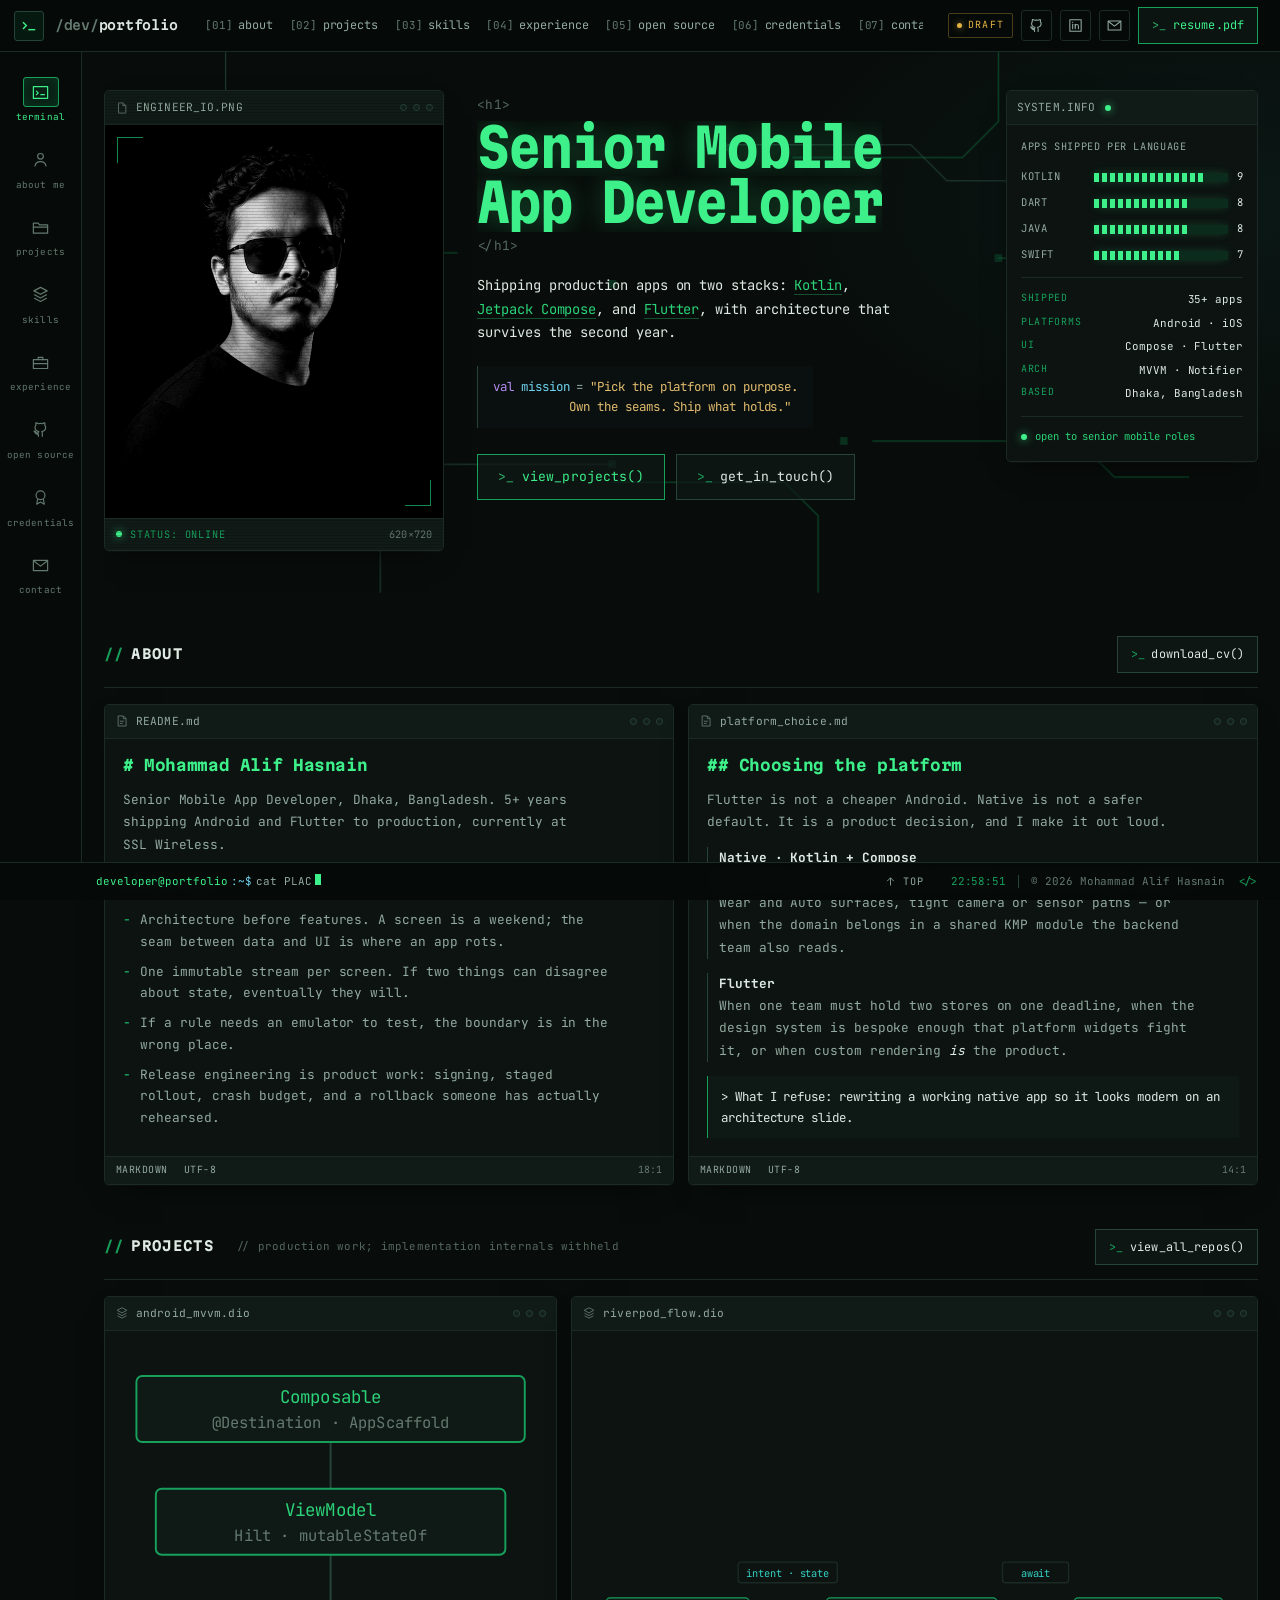
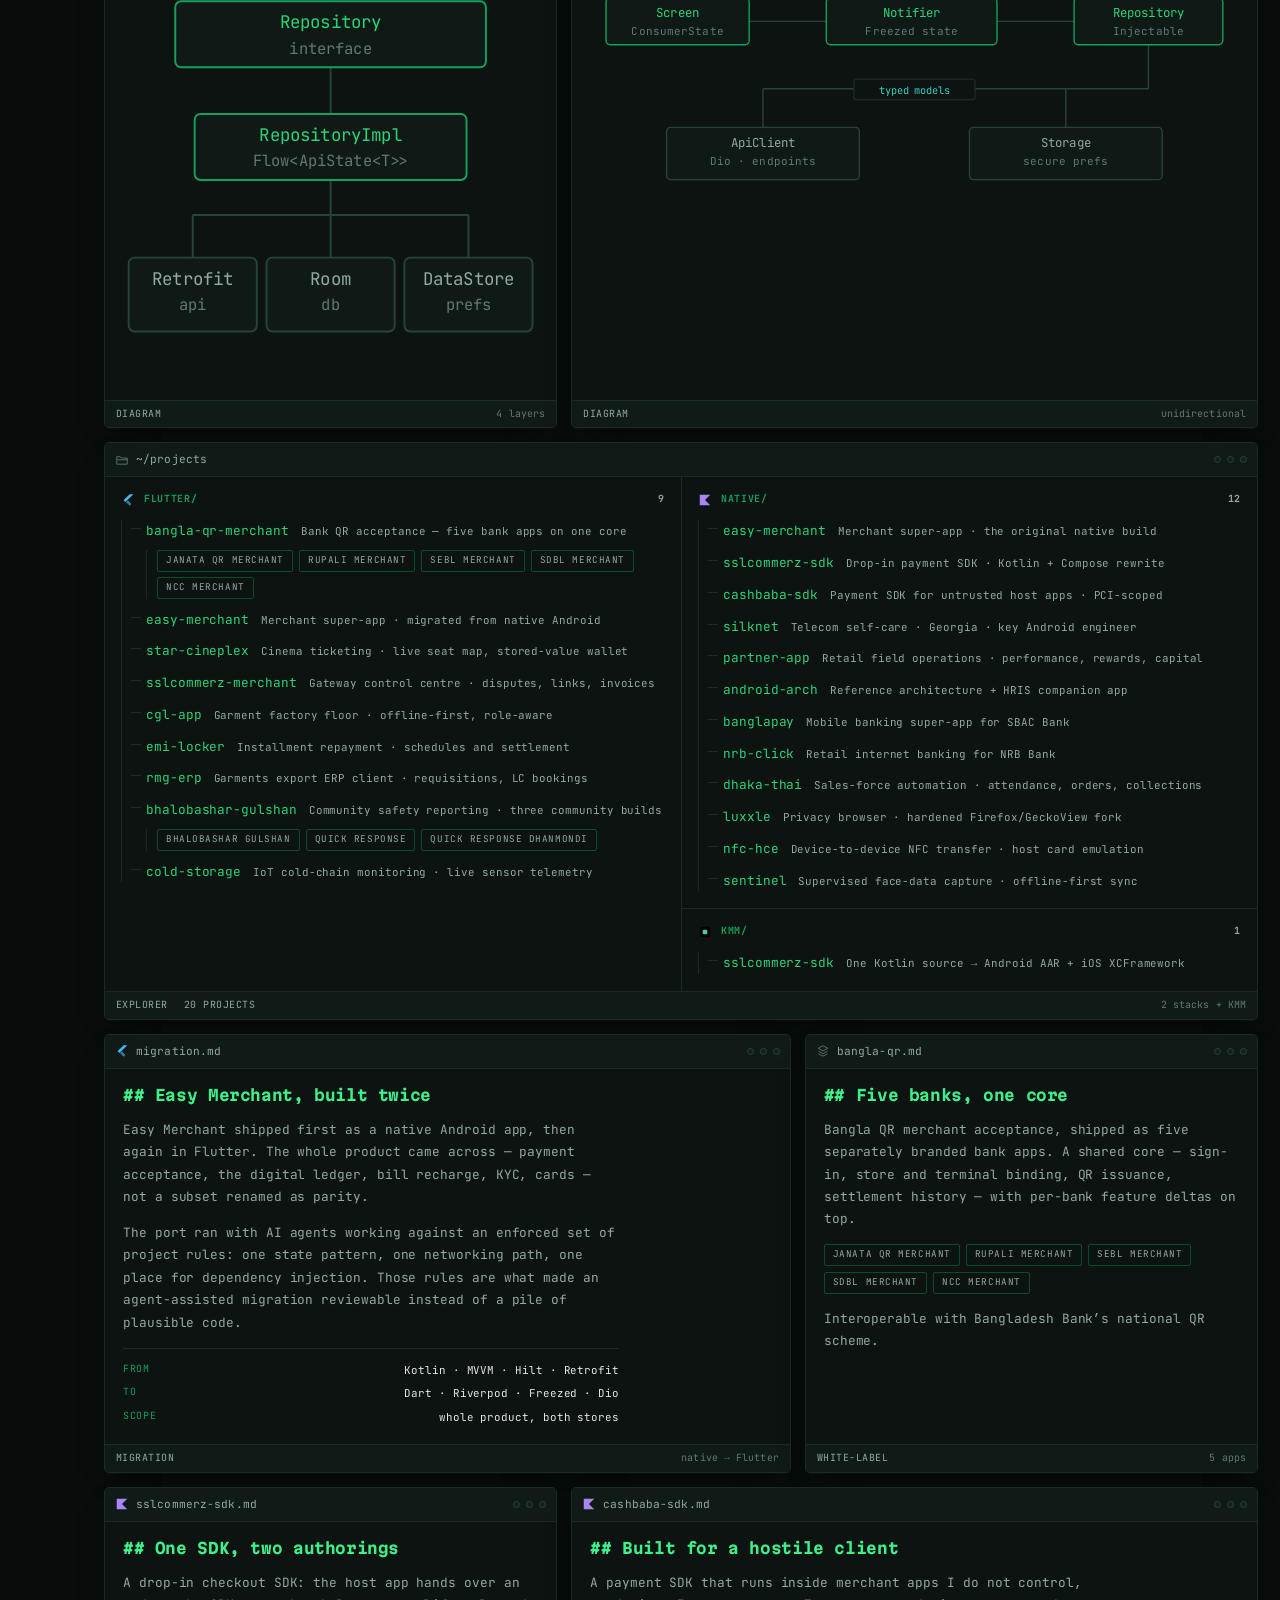
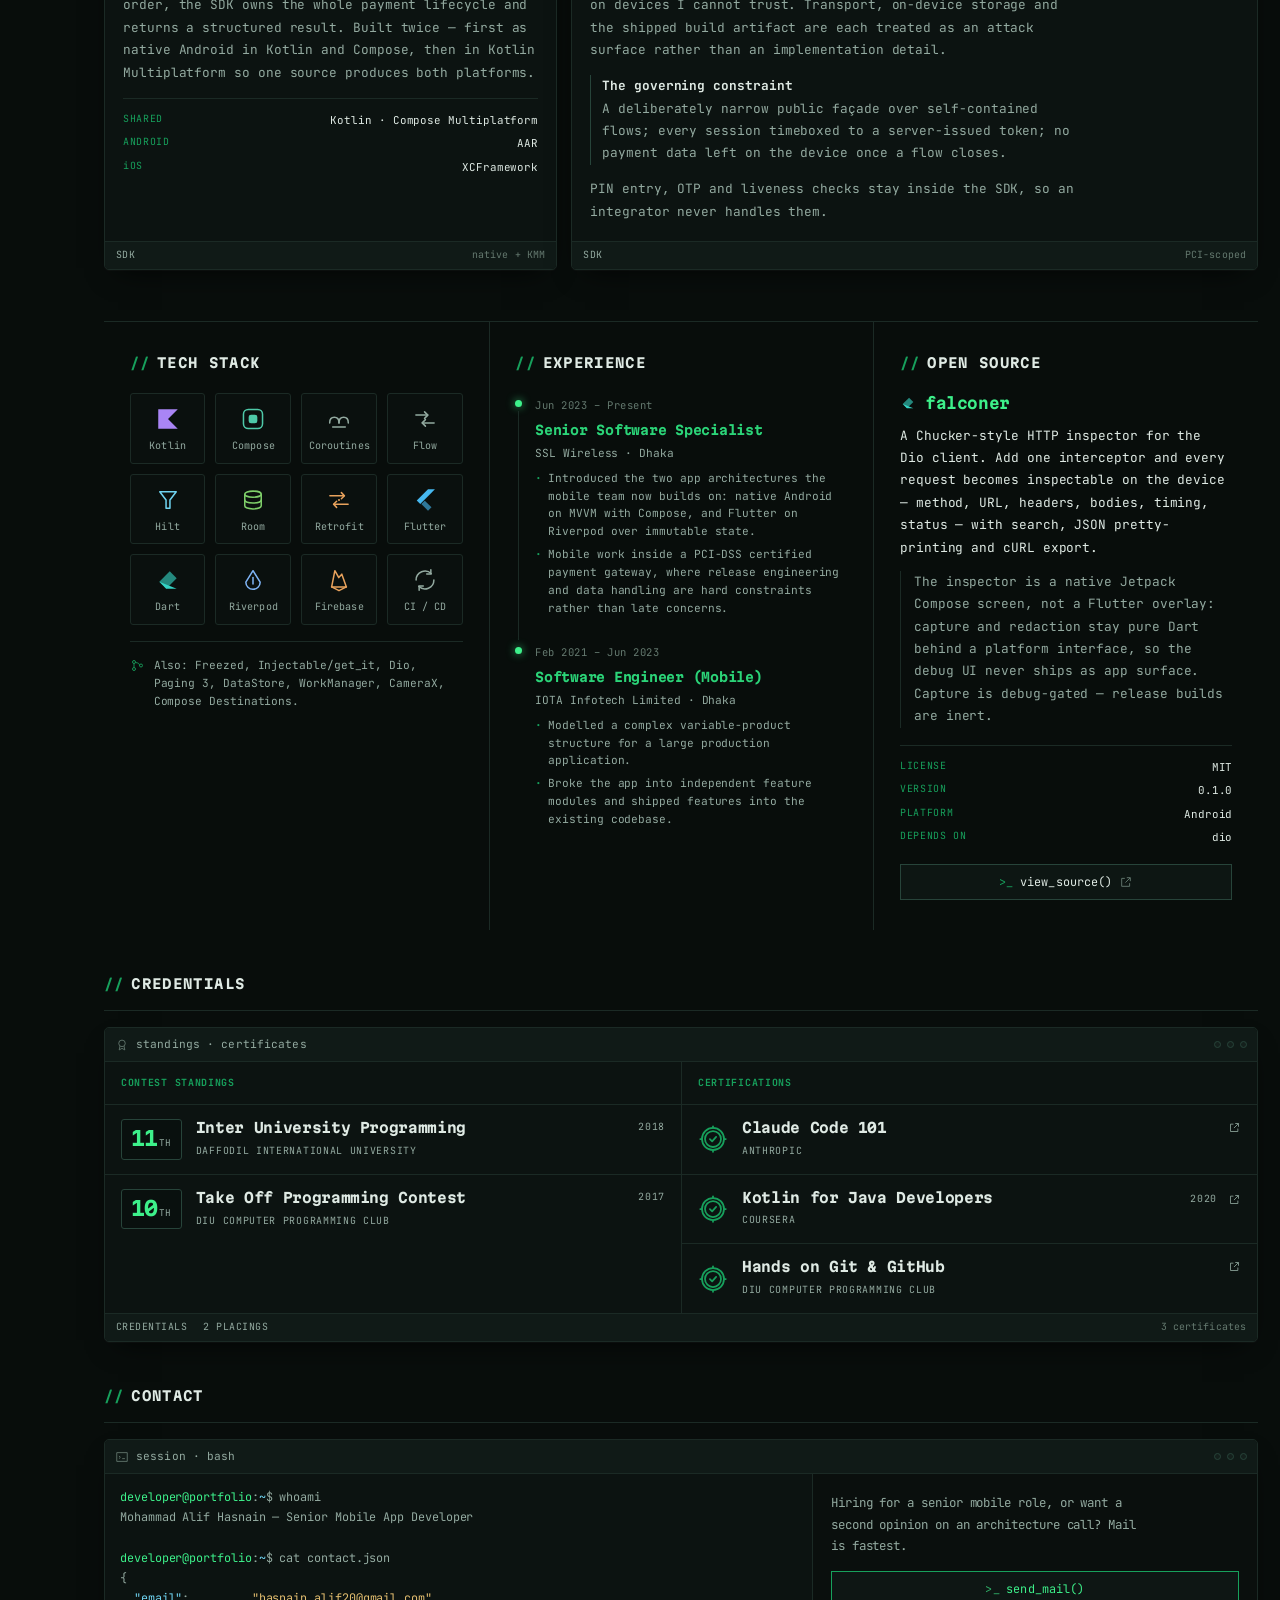
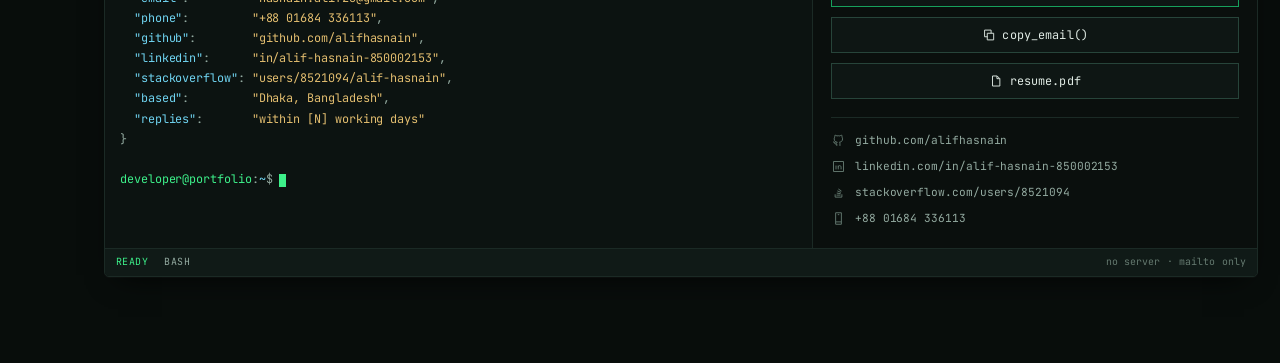
==== commit 752ca5f6: "added projects and modified other stuffs" ====
--- a/index.html
+++ b/index.html
@@ -3,14 +3,14 @@
 <head>
 <meta charset="utf-8">
 <meta name="viewport" content="width=device-width, initial-scale=1">
-<title>[YOUR_NAME] — Senior Mobile App Developer</title>
-<meta name="description" content="Senior Mobile App Developer building production Android and Flutter apps. Kotlin, Jetpack Compose, Dart, Riverpod, clean architecture.">
+<title>Mohammad Alif Hasnain — Senior Mobile App Developer</title>
+<meta name="description" content="Senior Mobile App Developer building production Android and Flutter apps. Kotlin, Jetpack Compose, Dart, Riverpod, MVVM architecture.">
 <meta name="color-scheme" content="dark">
 <meta name="theme-color" content="#080d0b">
 
 <meta property="og:type" content="website">
-<meta property="og:title" content="[YOUR_NAME] — Senior Mobile App Developer">
-<meta property="og:description" content="Production Android and Flutter. Kotlin, Compose, Dart, Riverpod, clean architecture.">
+<meta property="og:title" content="Mohammad Alif Hasnain — Senior Mobile App Developer">
+<meta property="og:description" content="Production Android and Flutter. Kotlin, Compose, Dart, Riverpod, MVVM.">
 <meta property="og:image" content="assets/img/og.png">
 <meta name="twitter:card" content="summary_large_image">
 
@@ -49,6 +49,7 @@
     <symbol id="i-briefcase" viewBox="0 0 24 24"><path d="M3 8.4h18v11.2H3z"/><path d="M9 8.4V5.6h6v2.8"/><path d="M3 13.4h18"/></symbol>
     <symbol id="i-note" viewBox="0 0 24 24"><path d="M5.4 3.4h9.2L19 7.8v12.8H5.4z"/><path d="M14.2 3.6v4.4H18.8"/><path d="M8.4 12.4h7"/><path d="M8.4 16.2h4.6"/></symbol>
     <symbol id="i-mail" viewBox="0 0 24 24"><path d="M3 5.6h18v12.8H3z"/><path d="m3.6 6.4 8.4 6.4 8.4-6.4"/></symbol>
+    <symbol id="i-phone" viewBox="0 0 24 24"><path d="M7.4 2.8h9.2v18.4H7.4z"/><path d="M7.4 17.4h9.2"/><path d="M10.8 5.8h2.4"/></symbol>
     <symbol id="i-github" viewBox="0 0 24 24"><path d="M9.3 20.6v-2.9c-3 .5-3.8-1.3-3.8-1.3-.5-1.2-1.2-1.6-1.2-1.6-1-.7 0-.7 0-.7 1.1.1 1.7 1.1 1.7 1.1 1 1.7 2.6 1.2 3.3.9.1-.7.4-1.2.7-1.5-2.4-.3-4.9-1.2-4.9-5.3 0-1.2.4-2.1 1.1-2.9-.1-.3-.5-1.4.1-2.8 0 0 1-.3 3.2 1.1a8.6 8.6 0 0 1 4.6 0c2.2-1.4 3.2-1.1 3.2-1.1.6 1.4.2 2.5.1 2.8.7.8 1.1 1.7 1.1 2.9 0 4.1-2.5 5-4.9 5.3.4.4.7 1.1.7 2.2v3.8"/></symbol>
     <symbol id="i-linkedin" viewBox="0 0 24 24"><path d="M4 4h16v16H4z"/><path d="M8 10.4v6.2"/><path d="M8 7.6v.2"/><path d="M11.6 16.6v-6.2"/><path d="M11.6 13.2c0-1.6.9-2.6 2.3-2.6s2.2 1 2.2 2.6v3.4"/></symbol>
     <symbol id="i-arrow-up" viewBox="0 0 24 24"><path d="M12 19.4V5.2"/><path d="m5.8 11.4 6.2-6.2 6.2 6.2"/></symbol>
@@ -56,6 +57,9 @@
     <symbol id="i-external" viewBox="0 0 24 24"><path d="M13.4 4.6H19.4v6"/><path d="M19 5 11 13"/><path d="M18.2 14v5.4H4.6V5.8H10"/></symbol>
     <symbol id="i-doc" viewBox="0 0 24 24"><path d="M6 3.4h8L18.6 8v12.6H6z"/><path d="M13.6 3.6V8h4.8"/></symbol>
     <symbol id="i-check" viewBox="0 0 24 24"><path d="m5 12.8 4.4 4.4L19 7.6"/></symbol>
+    <symbol id="i-award" viewBox="0 0 24 24"><circle cx="12" cy="9.2" r="5.6"/><path d="m8.5 13.9-1.3 6.5 4.8-2.6 4.8 2.6-1.3-6.5"/></symbol>
+    <symbol id="i-seal" viewBox="0 0 24 24"><circle cx="12" cy="12" r="8.8"/><circle cx="12" cy="12" r="6.4"/><path d="m9.5 12.1 1.8 1.8 3.2-3.6"/><path d="M12 3.2V1.8"/><path d="M12 22.2v-1.4"/><path d="M3.2 12H1.8"/><path d="M22.2 12h-1.4"/></symbol>
+    <symbol id="i-stack" viewBox="0 0 24 24"><path d="M17.4 14.8v4.6H6.6v-4.6"/><path d="M8.8 16.2h6.4"/><path d="m9.2 12.9 6.3 1.1"/><path d="m10.1 9.5 5.9 2.2"/><path d="m11.8 6.4 5 3.3"/></symbol>
 
     <symbol id="t-kotlin" viewBox="0 0 24 24"><path d="M3 3h18l-9 9 9 9H3z" fill="currentColor" stroke="none"/></symbol>
     <symbol id="t-compose" viewBox="0 0 24 24"><rect x="3.2" y="3.2" width="17.6" height="17.6" rx="4.4"/><rect x="8" y="8" width="8" height="8" rx="2.2" fill="currentColor" stroke="none"/></symbol>
@@ -86,18 +90,19 @@
     <a href="#projects"><i>[02]</i>projects</a>
     <a href="#skills"><i>[03]</i>skills</a>
     <a href="#experience"><i>[04]</i>experience</a>
-    <a href="#notes"><i>[05]</i>notes</a>
-    <a href="#contact"><i>[06]</i>contact</a>
+    <a href="#opensource"><i>[05]</i>open&nbsp;source</a>
+    <a href="#credentials"><i>[06]</i>credentials</a>
+    <a href="#contact"><i>[07]</i>contact</a>
   </nav>
 
   <div class="topbar__end">
     <span class="draftchip" title="Placeholder content — see PLACEHOLDERS.md">
       <span class="dot" aria-hidden="true"></span>draft
     </span>
-    <a class="iconbtn" href="https://github.com/[YOUR_HANDLE]" aria-label="GitHub"><svg><use href="#i-github"/></svg></a>
-    <a class="iconbtn" href="https://linkedin.com/in/[YOUR_HANDLE]" aria-label="LinkedIn"><svg><use href="#i-linkedin"/></svg></a>
-    <a class="iconbtn iconbtn--keep" href="mailto:[YOU]@[DOMAIN]" aria-label="Email"><svg><use href="#i-mail"/></svg></a>
-    <a class="termbtn termbtn--hot" href="assets/[YOUR_NAME]-resume.pdf" download>
+    <a class="iconbtn" href="https://github.com/alifhasnain" aria-label="GitHub"><svg><use href="#i-github"/></svg></a>
+    <a class="iconbtn" href="https://linkedin.com/in/alif-hasnain-850002153" aria-label="LinkedIn"><svg><use href="#i-linkedin"/></svg></a>
+    <a class="iconbtn iconbtn--keep" href="mailto:hasnain.alif20@gmail.com" aria-label="Email"><svg><use href="#i-mail"/></svg></a>
+    <a class="termbtn termbtn--hot" href="assets/alif-hasnain-resume.pdf" download>
       <span class="termbtn__caret" aria-hidden="true">&gt;_</span>resume.pdf
     </a>
   </div>
@@ -110,8 +115,8 @@
     <li><a href="#projects" data-rail="projects"><span class="rail__box"><svg><use href="#i-folder"/></svg></span><span class="rail__label">projects</span></a></li>
     <li><a href="#skills" data-rail="skills"><span class="rail__box"><svg><use href="#i-layers"/></svg></span><span class="rail__label">skills</span></a></li>
     <li><a href="#experience" data-rail="experience"><span class="rail__box"><svg><use href="#i-briefcase"/></svg></span><span class="rail__label">experience</span></a></li>
-    <li><a href="#notes" data-rail="notes"><span class="rail__box"><svg><use href="#i-note"/></svg></span><span class="rail__label">notes</span></a></li>
-    <li><a href="#github" data-rail="github"><span class="rail__box"><svg><use href="#i-github"/></svg></span><span class="rail__label">github</span></a></li>
+    <li><a href="#opensource" data-rail="opensource"><span class="rail__box"><svg><use href="#i-github"/></svg></span><span class="rail__label">open source</span></a></li>
+    <li><a href="#credentials" data-rail="credentials"><span class="rail__box"><svg><use href="#i-award"/></svg></span><span class="rail__label">credentials</span></a></li>
     <li><a href="#contact" data-rail="contact"><span class="rail__box"><svg><use href="#i-mail"/></svg></span><span class="rail__label">contact</span></a></li>
   </ul>
 </aside>
@@ -144,7 +149,7 @@
       <div class="portrait__frame">
         <span class="portrait__bracket portrait__bracket--tl" aria-hidden="true"></span>
         <span class="portrait__bracket portrait__bracket--br" aria-hidden="true"></span>
-        <img src="assets/img/portrait.webp" alt="Studio portrait of [YOUR_NAME]" width="620" height="720" fetchpriority="high" decoding="async">
+        <img src="assets/img/portrait.webp" alt="Portrait of Mohammad Alif Hasnain" width="620" height="720" fetchpriority="high" decoding="async">
       </div>
       <figcaption class="pane__foot">
         <span class="led" aria-hidden="true"></span>STATUS: ONLINE
@@ -181,19 +186,19 @@
         <span class="led led--pulse" aria-hidden="true"></span>
       </div>
       <div class="sysinfo__body">
-        <p class="sysinfo__cap">language share <span class="sample">// sample</span></p>
+        <p class="sysinfo__cap">apps shipped per language</p>
         <ul class="meters">
-          <li><span class="meters__k">Kotlin</span><span class="meter" style="--fill:14" aria-hidden="true"></span><span class="meters__v">[9]</span></li>
-          <li><span class="meters__k">Dart</span><span class="meter" style="--fill:11" aria-hidden="true"></span><span class="meters__v">[7]</span></li>
-          <li><span class="meters__k">Swift</span><span class="meter" style="--fill:5" aria-hidden="true"></span><span class="meters__v">[3]</span></li>
+          <li><span class="meters__k">Kotlin</span><span class="meter" style="--fill:14" aria-hidden="true"></span><span class="meters__v">9</span></li>
+          <li><span class="meters__k">Dart</span><span class="meter" style="--fill:12" aria-hidden="true"></span><span class="meters__v">8</span></li>
+          <li><span class="meters__k">Java</span><span class="meter" style="--fill:12" aria-hidden="true"></span><span class="meters__v">8</span></li>
+          <li><span class="meters__k">Swift</span><span class="meter" style="--fill:11" aria-hidden="true"></span><span class="meters__v">7</span></li>
         </ul>
         <dl class="kv">
-          <dt>SHIPPED</dt><dd>[N] apps</dd>
+          <dt>SHIPPED</dt><dd>35+ apps</dd>
           <dt>PLATFORMS</dt><dd>Android · iOS</dd>
           <dt>UI</dt><dd>Compose · Flutter</dd>
-          <dt>ARCH</dt><dd>MVVM · MVI · Clean</dd>
-          <dt>CI</dt><dd>GH Actions · Fastlane</dd>
-          <dt>BASED</dt><dd>[YOUR_CITY]</dd>
+          <dt>ARCH</dt><dd>MVVM · Notifier</dd>
+          <dt>BASED</dt><dd>Dhaka, Bangladesh</dd>
         </dl>
         <p class="sysinfo__status"><span class="led" aria-hidden="true"></span>open to senior mobile roles</p>
       </div>
@@ -204,7 +209,7 @@
   <section class="band" id="about" aria-labelledby="about-h">
     <div class="band__head">
       <h2 class="mark" id="about-h"><i aria-hidden="true">//</i>ABOUT</h2>
-      <a class="termbtn" href="assets/[YOUR_NAME]-resume.pdf" download><span class="termbtn__caret" aria-hidden="true">&gt;_</span>download_cv()</a>
+      <a class="termbtn" href="assets/alif-hasnain-resume.pdf" download><span class="termbtn__caret" aria-hidden="true">&gt;_</span>download_cv()</a>
     </div>
 
     <div class="grid grid--about">
@@ -214,8 +219,8 @@
           <span class="pane__dots" aria-hidden="true"><i></i><i></i><i></i></span>
         </div>
         <div class="md">
-          <h3 class="md__h1"># [YOUR_NAME]</h3>
-          <p>Senior Mobile App Developer, [YOUR_CITY]. [N] years shipping Android and Flutter to production, currently at <span class="warn">[COMPANY_A]</span>.</p>
+          <h3 class="md__h1"># Mohammad Alif Hasnain</h3>
+          <p>Senior Mobile App Developer, Dhaka, Bangladesh. 5+ years shipping Android and Flutter to production, currently at SSL&nbsp;Wireless.</p>
           <h4 class="md__h2">## How I work</h4>
           <ul class="md__list">
             <li>Architecture before features. A screen is a weekend; the seam between data and UI is where an app rots.</li>
@@ -244,220 +249,247 @@
     </div>
   </section>
 
-  <!-- ══ PROJECTS ═══════════════════════════════════════════════════════ -->
+  <!-- ══ PROJECTS ═══════════════════════════════════════════════════ -->
+  <!-- No screenshots exist, so the section argues in structure instead: two
+       architecture diagrams for HOW, a project explorer for WHAT and at what
+       breadth, then four deep dives for the stories a lead will ask about. The
+       explorer is native to this world (an IDE sidebar) and the source data is
+       literally a directory tree. Tree rules are 1px borders, not box-drawing
+       characters, and nothing carries a collapse caret because nothing
+       collapses. Client names are published with the owner's authorisation;
+       bundle ids, class names, endpoints and crypto wire formats are not. -->
   <section class="band" id="projects" aria-labelledby="projects-h">
     <div class="band__head">
       <h2 class="mark" id="projects-h"><i aria-hidden="true">//</i>PROJECTS</h2>
-      <p class="band__note"><span class="sample">// code below is authored sample; swap for your repos</span></p>
-      <a class="termbtn" href="https://github.com/[YOUR_HANDLE]?tab=repositories"><span class="termbtn__caret" aria-hidden="true">&gt;_</span>view_all_repos()</a>
+      <p class="band__note"><span class="sample">// production work; implementation internals withheld</span></p>
+      <a class="termbtn" href="https://github.com/alifhasnain?tab=repositories"><span class="termbtn__caret" aria-hidden="true">&gt;_</span>view_all_repos()</a>
     </div>
 
     <div class="mosaic">
 
-      <article class="pane pane--a">
-        <div class="pane__bar">
-          <span class="pane__name"><svg class="pane__ico tint-k" aria-hidden="true"><use href="#t-kotlin"/></svg>TransactionList.kt</span>
-          <span class="pane__dots" aria-hidden="true"><i></i><i></i><i></i></span>
-        </div>
-        <div class="code" tabindex="0" role="group" aria-label="Kotlin sample: TransactionList composable">
-<pre class="code__gut" aria-hidden="true">1
-2
-3
-4
-5
-6
-7
-8
-9
-10
-11
-12
-13
-14
-15
-16
-17
-18
-19</pre>
-<pre class="code__src"><code><span class="an">@Composable</span>
-<span class="k">fun</span> <span class="f">TransactionList</span>(
-    viewModel: <span class="t">TransactionViewModel</span> = <span class="f">hiltViewModel</span>(),
-) {
-    <span class="k">val</span> state <span class="k">by</span> viewModel.state
-        .<span class="f">collectAsStateWithLifecycle</span>()
-
-    <span class="f">LazyColumn</span>(
-        modifier = <span class="t">Modifier</span>.<span class="f">fillMaxSize</span>(),
-        contentPadding = <span class="f">PaddingValues</span>(<span class="n">16</span>.dp),
-    ) {
-        <span class="f">items</span>(
-            items = state.transactions,
-            key = { it.<span class="p">id</span> },
-        ) { txn -&gt;
-            <span class="f">TransactionRow</span>(txn)
-        }
-    }
-}</code></pre>
-        </div>
-        <div class="pane__status"><span class="hot">NORMAL</span><span>Kotlin</span><span>utf-8</span><span class="pane__status-end">19:1</span></div>
-      </article>
-
-      <article class="pane pane--b">
-        <div class="pane__bar">
-          <span class="pane__name"><svg class="pane__ico" aria-hidden="true"><use href="#i-layers"/></svg>architecture.dio</span>
+      <article class="pane pane--dgA">
+        <div class="pane__bar">
+          <span class="pane__name"><svg class="pane__ico" aria-hidden="true"><use href="#i-layers"/></svg>android_mvvm.dio</span>
           <span class="pane__dots" aria-hidden="true"><i></i><i></i><i></i></span>
         </div>
         <div class="dgm">
-          <svg viewBox="0 0 220 330" role="img" aria-label="Clean architecture layers: UI Compose to ViewModel to two Use Cases to Repository to local and remote data sources.">
+          <svg viewBox="0 0 220 330" role="img" aria-label="Native Android layers: a Composable screen wrapped in a shared scaffold, a Hilt ViewModel extending BaseViewModel and holding Compose state, a repository interface, an implementation emitting a Flow of loading, success and failure states, and three data sources — Retrofit, Room and DataStore. There is no use-case tier.">
             <g class="dgm__wire">
-              <path d="M110 44v22"/><path d="M110 100v16"/>
-              <path d="M60 116v0"/><path d="M110 116h-48v16"/><path d="M110 116h48v16"/>
-              <path d="M62 166v16h96v-16"/><path d="M110 182v18"/>
-              <path d="M110 234v16h-48v14"/><path d="M110 250h48v14"/>
+              <path d="M110 50v24"/><path d="M110 108v24"/><path d="M110 166v24"/>
+              <path d="M110 224v18"/><path d="M39 242h142"/>
+              <path d="M39 242v22"/><path d="M110 242v22"/><path d="M181 242v22"/>
             </g>
             <g class="dgm__box">
-              <rect x="34" y="18" width="152" height="26" rx="3"/><text x="110" y="35">UI (Compose)</text>
-              <rect x="46" y="66" width="128" height="26" rx="3"/><text x="110" y="83">ViewModel</text>
-              <rect x="16" y="132" width="92" height="34" rx="3"/><text x="62" y="153">Use Case</text>
-              <rect x="112" y="132" width="92" height="34" rx="3"/><text x="158" y="153">Use Case</text>
-              <rect x="46" y="200" width="128" height="26" rx="3"/><text x="110" y="217">Repository</text>
+              <rect x="10" y="16" width="200" height="34" rx="3"/><text x="110" y="30">Composable</text><text x="110" y="43" class="dim">@Destination · AppScaffold</text>
+              <rect x="20" y="74" width="180" height="34" rx="3"/><text x="110" y="88">ViewModel</text><text x="110" y="101" class="dim">Hilt · mutableStateOf</text>
+              <rect x="30" y="132" width="160" height="34" rx="3"/><text x="110" y="146">Repository</text><text x="110" y="159" class="dim">interface</text>
+              <rect x="40" y="190" width="140" height="34" rx="3"/><text x="110" y="204">RepositoryImpl</text><text x="110" y="217" class="dim">Flow&lt;ApiState&lt;T&gt;&gt;</text>
             </g>
             <g class="dgm__box dgm__box--leaf">
-              <rect x="12" y="264" width="94" height="38" rx="3"/><text x="59" y="280">Local</text><text x="59" y="293">Room</text>
-              <rect x="114" y="264" width="94" height="38" rx="3"/><text x="161" y="280">Remote</text><text x="161" y="293">Retrofit</text>
+              <rect x="6" y="264" width="66" height="38" rx="3"/><text x="39" y="278">Retrofit</text><text x="39" y="291" class="dim">api</text>
+              <rect x="77" y="264" width="66" height="38" rx="3"/><text x="110" y="278">Room</text><text x="110" y="291" class="dim">db</text>
+              <rect x="148" y="264" width="66" height="38" rx="3"/><text x="181" y="278">DataStore</text><text x="181" y="291" class="dim">prefs</text>
             </g>
           </svg>
         </div>
-        <div class="pane__status"><span>DIAGRAM</span><span class="pane__status-end">5 layers</span></div>
-      </article>
-
-      <article class="pane pane--c">
-        <div class="pane__bar">
-          <span class="pane__name"><svg class="pane__ico tint-f" aria-hidden="true"><use href="#t-flutter"/></svg>transaction_list.dart</span>
-          <span class="pane__dots" aria-hidden="true"><i></i><i></i><i></i></span>
-        </div>
-        <div class="code" tabindex="0" role="group" aria-label="Dart sample: TransactionList consumer widget">
-<pre class="code__gut" aria-hidden="true">1
-2
-3
-4
-5
-6
-7
-8
-9
-10
-11
-12
-13
-14
-15
-16
-17
-18
-19
-20
-21</pre>
-<pre class="code__src"><code><span class="k">class</span> <span class="t">TransactionList</span> <span class="k">extends</span> <span class="t">ConsumerWidget</span> {
-  <span class="k">const</span> <span class="f">TransactionList</span>({<span class="k">super</span>.key});
-
-  <span class="an">@override</span>
-  <span class="t">Widget</span> <span class="f">build</span>(<span class="t">BuildContext</span> c, <span class="t">WidgetRef</span> ref) {
-    <span class="k">final</span> state = ref.<span class="f">watch</span>(transactionsProvider);
-
-    <span class="k">return</span> state.<span class="f">when</span>(
-      loading: () =&gt; <span class="k">const</span> <span class="f">TxnSkeleton</span>(),
-      error: (e, _) =&gt; <span class="f">ErrorView</span>(
-        message: <span class="s">'$e'</span>,
-        onRetry: ref.<span class="f">read</span>(txnRefresh),
-      ),
-      data: (items) =&gt; <span class="f">ListView</span>.<span class="f">builder</span>(
-        itemCount: items.length,
-        itemBuilder: (c, i) =&gt;
-            <span class="f">TransactionRow</span>(items[i]),
-      ),
-    );
-  }
-}</code></pre>
-        </div>
-        <div class="pane__status"><span class="hot">NORMAL</span><span>Dart</span><span>utf-8</span><span class="pane__status-end">21:1</span></div>
-      </article>
-
-      <article class="pane pane--d">
-        <div class="pane__bar">
-          <span class="pane__name"><svg class="pane__ico" aria-hidden="true"><use href="#i-layers"/></svg>DataFlow.dio</span>
+        <div class="pane__status"><span>DIAGRAM</span><span class="pane__status-end">4 layers</span></div>
+      </article>
+
+      <article class="pane pane--dgF">
+        <div class="pane__bar">
+          <span class="pane__name"><svg class="pane__ico" aria-hidden="true"><use href="#i-layers"/></svg>riverpod_flow.dio</span>
           <span class="pane__dots" aria-hidden="true"><i></i><i></i><i></i></span>
         </div>
         <div class="dgm">
-          <svg viewBox="0 0 480 190" role="img" aria-label="Unidirectional data flow: user action into Compose UI, into ViewModel holding StateFlow, into Repository, which reads Room and Retrofit and returns state.">
+          <svg viewBox="0 0 480 190" role="img" aria-label="Flutter Riverpod flow: a ConsumerState screen sends intent to a Notifier, which holds immutable Freezed state and hands it back; the Notifier awaits an Injectable repository, which calls a Dio client over namespaced endpoints and reads secure preference storage, returning typed models.">
             <g class="dgm__wire">
-              <path d="M84 62h44"/><path d="M244 62h44"/>
-              <path d="M348 82v22H244"/><path d="M196 104h-8v-22"/>
-              <path d="M196 104v26h180"/><path d="M376 130v-26"/>
-              <path d="M196 130H108v-26"/>
+              <path d="M120 63h56"/><path d="M300 63h56"/>
+              <path d="M410 80v32"/><path d="M130 112h280"/>
+              <path d="M130 112v28"/><path d="M350 112v28"/>
             </g>
             <g class="dgm__lab">
-              <rect x="92" y="30" width="44" height="15" rx="2"/><text x="114" y="41">Events</text>
-              <rect x="252" y="30" width="40" height="15" rx="2"/><text x="272" y="41">State</text>
-              <rect x="300" y="86" width="44" height="15" rx="2"/><text x="322" y="97">Data</text>
-              <rect x="212" y="136" width="60" height="15" rx="2"/><text x="242" y="147">Response</text>
+              <rect x="112" y="20" width="72" height="15" rx="2"/><text x="148" y="31">intent · state</text>
+              <rect x="304" y="20" width="48" height="15" rx="2"/><text x="328" y="31">await</text>
+              <rect x="196" y="105" width="88" height="15" rx="2"/><text x="240" y="116">typed models</text>
             </g>
             <g class="dgm__box">
-              <rect x="16" y="46" width="68" height="34" rx="3"/><text x="50" y="60">Action</text><text x="50" y="73" class="dim">tap</text>
-              <rect x="128" y="46" width="72" height="34" rx="3"/><text x="164" y="60">UI</text><text x="164" y="73" class="dim">Compose</text>
-              <rect x="288" y="46" width="88" height="34" rx="3"/><text x="332" y="60">ViewModel</text><text x="332" y="73" class="dim">StateFlow</text>
-              <rect x="164" y="88" width="80" height="30" rx="3"/><text x="204" y="107">Repository</text>
+              <rect x="16" y="46" width="104" height="34" rx="3"/><text x="68" y="60">Screen</text><text x="68" y="73" class="dim">ConsumerState</text>
+              <rect x="176" y="46" width="124" height="34" rx="3"/><text x="238" y="60">Notifier</text><text x="238" y="73" class="dim">Freezed state</text>
+              <rect x="356" y="46" width="108" height="34" rx="3"/><text x="410" y="60">Repository</text><text x="410" y="73" class="dim">Injectable</text>
             </g>
             <g class="dgm__box dgm__box--leaf">
-              <rect x="60" y="146" width="96" height="34" rx="3"/><text x="108" y="160">Local DB</text><text x="108" y="173" class="dim">Room</text>
-              <rect x="328" y="146" width="96" height="34" rx="3"/><text x="376" y="160">API Service</text><text x="376" y="173" class="dim">Retrofit</text>
+              <rect x="60" y="140" width="140" height="38" rx="3"/><text x="130" y="154">ApiClient</text><text x="130" y="167" class="dim">Dio · endpoints</text>
+              <rect x="280" y="140" width="140" height="38" rx="3"/><text x="350" y="154">Storage</text><text x="350" y="167" class="dim">secure prefs</text>
             </g>
           </svg>
         </div>
         <div class="pane__status"><span>DIAGRAM</span><span class="pane__status-end">unidirectional</span></div>
       </article>
 
-      <article class="pane pane--e">
-        <div class="pane__bar">
-          <span class="pane__name"><svg class="pane__ico" aria-hidden="true"><use href="#i-terminal"/></svg>build.sh</span>
-          <span class="pane__dots" aria-hidden="true"><i></i><i></i><i></i></span>
-        </div>
-        <div class="term">
-<pre><code><span class="pr">&gt;</span> ./gradlew :app:assembleRelease
-<span class="dim">&gt; Task :app:compileKotlin</span>
-<span class="dim">&gt; Task :app:mergeResources</span>
-<span class="dim">&gt; Task :app:packageRelease</span>
-<span class="dim">&gt; Task :app:bundleRelease</span>
-
-<span class="ok">BUILD SUCCESSFUL</span> in 1m 37s
-128 actionable tasks: 128 executed
-<span class="pr">developer@machine</span>:<span class="pt">~/[PROJECT_A]</span>$ <span class="caret" aria-hidden="true"></span></code></pre>
-        </div>
-        <div class="pane__status"><span>bash</span><span class="pane__status-end">exit 0</span></div>
-      </article>
-
-      <article class="pane pane--f">
-        <div class="pane__bar">
-          <span class="pane__name"><svg class="pane__ico tint-d" aria-hidden="true"><use href="#t-dart"/></svg>pubspec.yaml</span>
-          <span class="pane__dots" aria-hidden="true"><i></i><i></i><i></i></span>
-        </div>
-        <div class="code code--sm" tabindex="0" role="group" aria-label="Flutter dependency block sample">
-<pre class="code__src"><code><span class="p">dependencies</span>:
-  <span class="a">flutter</span>:
-    sdk: flutter
-  <span class="a">flutter_riverpod</span>: <span class="s">^2.5.1</span>
-  <span class="a">freezed_annotation</span>: <span class="s">^2.4.4</span>
-  <span class="a">dio</span>: <span class="s">^5.4.3</span>
-  <span class="a">drift</span>: <span class="s">^2.18.0</span>
-  <span class="a">go_router</span>: <span class="s">^14.1.0</span>
-
-<span class="p">dev_dependencies</span>:
-  <span class="a">build_runner</span>: <span class="s">^2.4.9</span>
-  <span class="a">freezed</span>: <span class="s">^2.5.2</span>
-  <span class="a">mocktail</span>: <span class="s">^1.0.4</span>
-  <span class="a">golden_toolkit</span>: <span class="s">^2.0.0</span></code></pre>
-        </div>
-        <div class="pane__status"><span>YAML</span><span class="pane__status-end">14:1</span></div>
+      <article class="pane pane--tree">
+        <div class="pane__bar">
+          <span class="pane__name"><svg class="pane__ico" aria-hidden="true"><use href="#i-folder"/></svg>~/projects</span>
+          <span class="pane__dots" aria-hidden="true"><i></i><i></i><i></i></span>
+        </div>
+        <div class="tree">
+          <div class="tree__col">
+          <section class="tree__group">
+            <h3 class="tree__cap"><svg class="tree__ico tint-f" aria-hidden="true"><use href="#t-flutter"/></svg>flutter/<span class="tree__count">9</span></h3>
+            <ul class="tree__list">
+            <li class="tree__item">
+              <span class="tree__row"><span class="tree__name">bangla-qr-merchant</span><span class="tree__desc">Bank QR acceptance &mdash; five bank apps on one core</span></span>
+              <ul class="tree__kids"><li>Janata QR Merchant</li><li>Rupali Merchant</li><li>SEBL Merchant</li><li>SDBL Merchant</li><li>NCC Merchant</li></ul>
+            </li>
+            <li class="tree__item">
+              <span class="tree__row"><span class="tree__name">easy-merchant</span><span class="tree__desc">Merchant super-app &middot; migrated from native Android</span></span>
+            </li>
+            <li class="tree__item">
+              <span class="tree__row"><span class="tree__name">star-cineplex</span><span class="tree__desc">Cinema ticketing &middot; live seat map, stored-value wallet</span></span>
+            </li>
+            <li class="tree__item">
+              <span class="tree__row"><span class="tree__name">sslcommerz-merchant</span><span class="tree__desc">Gateway control centre &middot; disputes, links, invoices</span></span>
+            </li>
+            <li class="tree__item">
+              <span class="tree__row"><span class="tree__name">cgl-app</span><span class="tree__desc">Garment factory floor &middot; offline-first, role-aware</span></span>
+            </li>
+            <li class="tree__item">
+              <span class="tree__row"><span class="tree__name">emi-locker</span><span class="tree__desc">Installment repayment &middot; schedules and settlement</span></span>
+            </li>
+            <li class="tree__item">
+              <span class="tree__row"><span class="tree__name">rmg-erp</span><span class="tree__desc">Garments export ERP client &middot; requisitions, LC bookings</span></span>
+            </li>
+            <li class="tree__item">
+              <span class="tree__row"><span class="tree__name">bhalobashar-gulshan</span><span class="tree__desc">Community safety reporting &middot; three community builds</span></span>
+              <ul class="tree__kids"><li>Bhalobashar Gulshan</li><li>Quick Response</li><li>Quick Response Dhanmondi</li></ul>
+            </li>
+            <li class="tree__item">
+              <span class="tree__row"><span class="tree__name">cold-storage</span><span class="tree__desc">IoT cold-chain monitoring &middot; live sensor telemetry</span></span>
+            </li>
+            </ul>
+          </section>
+          </div>
+          <div class="tree__col">
+          <section class="tree__group">
+            <h3 class="tree__cap"><svg class="tree__ico tint-k" aria-hidden="true"><use href="#t-kotlin"/></svg>native/<span class="tree__count">12</span></h3>
+            <ul class="tree__list">
+            <li class="tree__item">
+              <span class="tree__row"><span class="tree__name">easy-merchant</span><span class="tree__desc">Merchant super-app &middot; the original native build</span></span>
+            </li>
+            <li class="tree__item">
+              <span class="tree__row"><span class="tree__name">sslcommerz-sdk</span><span class="tree__desc">Drop-in payment SDK &middot; Kotlin + Compose rewrite</span></span>
+            </li>
+            <li class="tree__item">
+              <span class="tree__row"><span class="tree__name">cashbaba-sdk</span><span class="tree__desc">Payment SDK for untrusted host apps &middot; PCI-scoped</span></span>
+            </li>
+            <li class="tree__item">
+              <span class="tree__row"><span class="tree__name">silknet</span><span class="tree__desc">Telecom self-care &middot; Georgia &middot; key Android engineer</span></span>
+            </li>
+            <li class="tree__item">
+              <span class="tree__row"><span class="tree__name">partner-app</span><span class="tree__desc">Retail field operations &middot; performance, rewards, capital</span></span>
+            </li>
+            <li class="tree__item">
+              <span class="tree__row"><span class="tree__name">android-arch</span><span class="tree__desc">Reference architecture + HRIS companion app</span></span>
+            </li>
+            <li class="tree__item">
+              <span class="tree__row"><span class="tree__name">banglapay</span><span class="tree__desc">Mobile banking super-app for SBAC Bank</span></span>
+            </li>
+            <li class="tree__item">
+              <span class="tree__row"><span class="tree__name">nrb-click</span><span class="tree__desc">Retail internet banking for NRB Bank</span></span>
+            </li>
+            <li class="tree__item">
+              <span class="tree__row"><span class="tree__name">dhaka-thai</span><span class="tree__desc">Sales-force automation &middot; attendance, orders, collections</span></span>
+            </li>
+            <li class="tree__item">
+              <span class="tree__row"><span class="tree__name">luxxle</span><span class="tree__desc">Privacy browser &middot; hardened Firefox/GeckoView fork</span></span>
+            </li>
+            <li class="tree__item">
+              <span class="tree__row"><span class="tree__name">nfc-hce</span><span class="tree__desc">Device-to-device NFC transfer &middot; host card emulation</span></span>
+            </li>
+            <li class="tree__item">
+              <span class="tree__row"><span class="tree__name">sentinel</span><span class="tree__desc">Supervised face-data capture &middot; offline-first sync</span></span>
+            </li>
+            </ul>
+          </section>
+          <section class="tree__group">
+            <h3 class="tree__cap"><svg class="tree__ico tint-c" aria-hidden="true"><use href="#t-compose"/></svg>kmm/<span class="tree__count">1</span></h3>
+            <ul class="tree__list">
+            <li class="tree__item">
+              <span class="tree__row"><span class="tree__name">sslcommerz-sdk</span><span class="tree__desc">One Kotlin source &rarr; Android AAR + iOS XCFramework</span></span>
+            </li>
+            </ul>
+          </section>
+          </div>
+        </div>
+        <div class="pane__status"><span>EXPLORER</span><span>20 projects</span><span class="pane__status-end">2 stacks + KMM</span></div>
+      </article>
+
+      <article class="pane pane--dvA">
+        <div class="pane__bar">
+          <span class="pane__name"><svg class="pane__ico tint-f" aria-hidden="true"><use href="#t-flutter"/></svg>migration.md</span>
+          <span class="pane__dots" aria-hidden="true"><i></i><i></i><i></i></span>
+        </div>
+        <div class="md">
+          <h3 class="md__h1">## Easy Merchant, built twice</h3>
+          <p>Easy Merchant shipped first as a native Android app, then again in Flutter. The whole product came across &mdash; payment acceptance, the digital ledger, bill recharge, KYC, cards &mdash; not a subset renamed as parity.</p>
+          <p>The port ran with AI agents working against an enforced set of project rules: one state pattern, one networking path, one place for dependency injection. Those rules are what made an agent-assisted migration reviewable instead of a pile of plausible code.</p>
+          <dl class="kv">
+            <dt>FROM</dt><dd>Kotlin &middot; MVVM &middot; Hilt &middot; Retrofit</dd>
+            <dt>TO</dt><dd>Dart &middot; Riverpod &middot; Freezed &middot; Dio</dd>
+            <dt>SCOPE</dt><dd>whole product, both stores</dd>
+          </dl>
+        </div>
+        <div class="pane__status"><span>MIGRATION</span><span class="pane__status-end">native &rarr; Flutter</span></div>
+      </article>
+
+      <article class="pane pane--dvB">
+        <div class="pane__bar">
+          <span class="pane__name"><svg class="pane__ico" aria-hidden="true"><use href="#i-layers"/></svg>bangla-qr.md</span>
+          <span class="pane__dots" aria-hidden="true"><i></i><i></i><i></i></span>
+        </div>
+        <div class="md">
+          <h3 class="md__h1">## Five banks, one core</h3>
+          <p>Bangla QR merchant acceptance, shipped as five separately branded bank apps. A shared core &mdash; sign-in, store and terminal binding, QR issuance, settlement history &mdash; with per-bank feature deltas on top.</p>
+          <ul class="chips">
+            <li>Janata QR Merchant</li>
+            <li>Rupali Merchant</li>
+            <li>SEBL Merchant</li>
+            <li>SDBL Merchant</li>
+            <li>NCC Merchant</li>
+          </ul>
+          <p>Interoperable with Bangladesh Bank&rsquo;s national QR scheme.</p>
+        </div>
+        <div class="pane__status"><span>WHITE-LABEL</span><span class="pane__status-end">5 apps</span></div>
+      </article>
+
+      <article class="pane pane--dvC">
+        <div class="pane__bar">
+          <span class="pane__name"><svg class="pane__ico tint-k" aria-hidden="true"><use href="#t-kotlin"/></svg>sslcommerz-sdk.md</span>
+          <span class="pane__dots" aria-hidden="true"><i></i><i></i><i></i></span>
+        </div>
+        <div class="md">
+          <h3 class="md__h1">## One SDK, two authorings</h3>
+          <p>A drop-in checkout SDK: the host app hands over an order, the SDK owns the whole payment lifecycle and returns a structured result. Built twice &mdash; first as native Android in Kotlin and Compose, then in Kotlin Multiplatform so one source produces both platforms.</p>
+          <dl class="kv">
+            <dt>SHARED</dt><dd>Kotlin &middot; Compose Multiplatform</dd>
+            <dt>ANDROID</dt><dd>AAR</dd>
+            <dt>iOS</dt><dd>XCFramework</dd>
+          </dl>
+        </div>
+        <div class="pane__status"><span>SDK</span><span class="pane__status-end">native + KMM</span></div>
+      </article>
+
+      <article class="pane pane--dvD">
+        <div class="pane__bar">
+          <span class="pane__name"><svg class="pane__ico tint-k" aria-hidden="true"><use href="#t-kotlin"/></svg>cashbaba-sdk.md</span>
+          <span class="pane__dots" aria-hidden="true"><i></i><i></i><i></i></span>
+        </div>
+        <div class="md">
+          <h3 class="md__h1">## Built for a hostile client</h3>
+          <p>A payment SDK that runs inside merchant apps I do not control, on devices I cannot trust. Transport, on-device storage and the shipped build artifact are each treated as an attack surface rather than an implementation detail.</p>
+          <p class="md__pick"><b>The governing constraint</b><br>A deliberately narrow public fa&ccedil;ade over self-contained flows; every session timeboxed to a server-issued token; no payment data left on the device once a flow closes.</p>
+          <p>PIN entry, OTP and liveness checks stay inside the SDK, so an integrator never handles them.</p>
+        </div>
+        <div class="pane__status"><span>SDK</span><span class="pane__status-end">PCI-scoped</span></div>
       </article>
     </div>
   </section>
@@ -481,111 +513,136 @@
         <li><span class="stack__ico tint-o"><svg><use href="#t-firebase"/></svg></span>Firebase</li>
         <li><span class="stack__ico"><svg><use href="#t-cicd"/></svg></span>CI / CD</li>
       </ul>
-      <p class="tri__foot"><svg class="tri__ico" aria-hidden="true"><use href="#t-git"/></svg>Also: KMP, Gradle&nbsp;convention&nbsp;plugins, Fastlane, Detekt, Turbine, Paparazzi.</p>
+      <p class="tri__foot"><svg class="tri__ico" aria-hidden="true"><use href="#t-git"/></svg>Also: Freezed, Injectable/get_it, Dio, Paging&nbsp;3, DataStore, WorkManager, CameraX, Compose&nbsp;Destinations.</p>
     </section>
 
     <section class="tri" id="experience" aria-labelledby="experience-h">
       <h2 class="mark" id="experience-h"><i aria-hidden="true">//</i>EXPERIENCE</h2>
       <ol class="tl">
         <li>
-          <span class="tl__when">[2022] – Present</span>
-          <h3 class="tl__role">Senior Mobile App Developer</h3>
-          <p class="tl__where"><span class="warn">[COMPANY_A]</span> · [CITY]</p>
+          <span class="tl__when">Jun 2023 – Present</span>
+          <h3 class="tl__role">Senior Software Specialist</h3>
+          <p class="tl__where">SSL Wireless · Dhaka</p>
           <ul class="tl__pts">
-            <li>Led the Compose rewrite of a [N]-screen finance app; cold start down [X]%.</li>
-            <li>Set the module boundaries and CI gates the whole team now builds against.</li>
+            <li>Introduced the two app architectures the mobile team now builds on: native Android on MVVM with Compose, and Flutter on Riverpod over immutable state.</li>
+            <li>Mobile work inside a PCI-DSS certified payment gateway, where release engineering and data handling are hard constraints rather than late concerns.</li>
           </ul>
         </li>
         <li>
-          <span class="tl__when">[2020] – [2022]</span>
-          <h3 class="tl__role">Mobile App Developer</h3>
-          <p class="tl__where"><span class="warn">[COMPANY_B]</span> · [CITY]</p>
+          <span class="tl__when">Feb 2021 – Jun 2023</span>
+          <h3 class="tl__role">Software Engineer (Mobile)</h3>
+          <p class="tl__where">IOTA Infotech Limited · Dhaka</p>
           <ul class="tl__pts">
-            <li>Shipped a Flutter commerce app to both stores from one codebase.</li>
-            <li>Cut crash-free-session regressions with golden tests on every release branch.</li>
-          </ul>
-        </li>
-        <li>
-          <span class="tl__when">[2018] – [2020]</span>
-          <h3 class="tl__role">Android Developer</h3>
-          <p class="tl__where"><span class="warn">[COMPANY_C]</span> · [CITY]</p>
-          <ul class="tl__pts">
-            <li>Moved a legacy View stack onto MVVM and Coroutines without a feature freeze.</li>
+            <li>Modelled a complex variable-product structure for a large production application.</li>
+            <li>Broke the app into independent feature modules and shipped features into the existing codebase.</li>
           </ul>
         </li>
       </ol>
     </section>
 
-    <section class="tri" id="github" aria-labelledby="github-h">
-      <div class="tri__head">
-        <h2 class="mark" id="github-h"><i aria-hidden="true">//</i>GITHUB</h2>
-        <span class="samplechip">sample data</span>
-      </div>
-      <div class="gh">
-        <div class="gh__ring">
-          <svg viewBox="0 0 132 132" aria-hidden="true">
-            <circle class="gh__track" cx="66" cy="66" r="54"/>
-            <circle class="gh__arc" cx="66" cy="66" r="54"/>
-            <circle class="gh__track gh__track--in" cx="66" cy="66" r="42"/>
-            <circle class="gh__arc gh__arc--in" cx="66" cy="66" r="42"/>
-          </svg>
-          <svg class="gh__glyph" aria-hidden="true"><use href="#i-github"/></svg>
-        </div>
-        <dl class="gh__nums">
-          <dt>Commits</dt><dd>[1.2K]<span>+</span></dd>
-          <dt>Contributions, [YEAR]</dt><dd>[1.1K]<span>+</span></dd>
-          <dt>Public repos</dt><dd>[24]</dd>
+    <section class="tri" id="opensource" aria-labelledby="opensource-h">
+      <h2 class="mark" id="opensource-h"><i aria-hidden="true">//</i>OPEN SOURCE</h2>
+
+      <article class="oss">
+        <h3 class="oss__name"><svg class="oss__ico tint-d" aria-hidden="true"><use href="#t-dart"/></svg>falconer</h3>
+        <p class="oss__lede">A Chucker-style HTTP inspector for the Dio client. Add one interceptor and every request becomes inspectable on the device — method, URL, headers, bodies, timing, status — with search, JSON pretty-printing and cURL export.</p>
+        <p class="oss__note">The inspector is a native Jetpack Compose screen, not a Flutter overlay: capture and redaction stay pure Dart behind a platform interface, so the debug UI never ships as app surface. Capture is debug-gated — release builds are inert.</p>
+        <dl class="kv">
+          <dt>LICENSE</dt><dd>MIT</dd>
+          <dt>VERSION</dt><dd>0.1.0</dd>
+          <dt>PLATFORM</dt><dd>Android</dd>
+          <dt>DEPENDS ON</dt><dd>dio</dd>
         </dl>
-      </div>
-      <div class="heat" id="heat" aria-hidden="true"></div>
-      <p class="heat__cap">
-        <span>Jan</span><span>Mar</span><span>May</span><span>Jul</span><span>Sep</span><span>Nov</span>
-      </p>
-      <a class="termbtn termbtn--wide" href="https://github.com/[YOUR_HANDLE]"><span class="termbtn__caret" aria-hidden="true">&gt;_</span>open_profile()<svg class="termbtn__ext" aria-hidden="true"><use href="#i-external"/></svg></a>
+        <a class="termbtn termbtn--wide" href="https://github.com/alifhasnain/falconer-flutter"><span class="termbtn__caret" aria-hidden="true">&gt;_</span>view_source()<svg class="termbtn__ext" aria-hidden="true"><use href="#i-external"/></svg></a>
+      </article>
     </section>
   </div>
 
-  <!-- ══ NOTES ══════════════════════════════════════════════════════════ -->
-  <section class="band" id="notes" aria-labelledby="notes-h">
+  <!-- ══ CREDENTIALS ════════════════════════════════════════════════════ -->
+  <!-- One window, two ledger columns split by a hairline — the triptych's own
+       device. Two standings beside three certificates would leave a ragged
+       bottom edge as separate panes; inside a shared frame the uneven columns
+       read as intentional and the pane keeps a flat base. A rank is a figure; a
+       certificate is a seal that links out to its own proof. Certificate rows
+       are whole-row links and say so with an external glyph; standings rows
+       have nothing to verify, so they stay inert. -->
+  <section class="band" id="credentials" aria-labelledby="credentials-h">
     <div class="band__head">
-      <h2 class="mark" id="notes-h"><i aria-hidden="true">//</i>NOTES</h2>
-      <p class="band__note"><span class="sample">// titles are drafts; replace or link out to your blog</span></p>
-    </div>
-    <div class="grid grid--notes">
-      <article class="pane note">
-        <div class="pane__bar">
-          <span class="pane__name"><svg class="pane__ico" aria-hidden="true"><use href="#i-note"/></svg>state-holders.md</span>
-          <span class="note__date">[YYYY-MM]</span>
-        </div>
-        <div class="md md--tight">
-          <h3 class="md__h1">## The ViewModel is not your architecture</h3>
-          <p>Every screen ends up with one class that knows too much. Where the split actually belongs, and how to test the half that matters.</p>
-        </div>
-        <a class="note__go" href="[POST_URL_1]"><span class="termbtn__caret" aria-hidden="true">&gt;_</span>read()</a>
-      </article>
-      <article class="pane note">
-        <div class="pane__bar">
-          <span class="pane__name"><svg class="pane__ico" aria-hidden="true"><use href="#i-note"/></svg>two-stacks.md</span>
-          <span class="note__date">[YYYY-MM]</span>
-        </div>
-        <div class="md md--tight">
-          <h3 class="md__h1">## Keeping Kotlin and Dart honest</h3>
-          <p>Shared naming, shared state shapes, one review checklist. What actually transfers between a Compose and a Flutter codebase, and what does not.</p>
-        </div>
-        <a class="note__go" href="[POST_URL_2]"><span class="termbtn__caret" aria-hidden="true">&gt;_</span>read()</a>
-      </article>
-      <article class="pane note">
-        <div class="pane__bar">
-          <span class="pane__name"><svg class="pane__ico" aria-hidden="true"><use href="#i-note"/></svg>cold-start.md</span>
-          <span class="note__date">[YYYY-MM]</span>
-        </div>
-        <div class="md md--tight">
-          <h3 class="md__h1">## Cold start is a budget, not a bug</h3>
-          <p>Baseline profiles, lazy DI graphs, and the trace that finally explained where the first frame went.</p>
-        </div>
-        <a class="note__go" href="[POST_URL_3]"><span class="termbtn__caret" aria-hidden="true">&gt;_</span>read()</a>
-      </article>
-    </div>
+      <h2 class="mark" id="credentials-h"><i aria-hidden="true">//</i>CREDENTIALS</h2>
+    </div>
+
+    <article class="pane">
+      <div class="pane__bar">
+        <span class="pane__name"><svg class="pane__ico" aria-hidden="true"><use href="#i-award"/></svg>standings · certificates</span>
+        <span class="pane__dots" aria-hidden="true"><i></i><i></i><i></i></span>
+      </div>
+
+      <div class="creds">
+        <section class="creds__col" aria-labelledby="creds-standings">
+          <h3 class="creds__cap" id="creds-standings">Contest standings</h3>
+          <ul class="cred">
+            <li>
+              <div class="cred__row">
+                <span class="rank"><b>11</b><i>th</i></span>
+                <span class="cred__body">
+                  <span class="cred__name">Inter University Programming</span>
+                  <span class="cred__meta">Daffodil International University</span>
+                </span>
+                <span class="cred__year">2018</span>
+              </div>
+            </li>
+            <li>
+              <div class="cred__row">
+                <span class="rank"><b>10</b><i>th</i></span>
+                <span class="cred__body">
+                  <span class="cred__name">Take Off Programming Contest</span>
+                  <span class="cred__meta">DIU Computer Programming Club</span>
+                </span>
+                <span class="cred__year">2017</span>
+              </div>
+            </li>
+          </ul>
+        </section>
+
+        <section class="creds__col" aria-labelledby="creds-certs">
+          <h3 class="creds__cap" id="creds-certs">Certifications</h3>
+          <ul class="cred">
+            <li>
+              <a class="cred__row cred__row--link" href="[CLAUDE_CODE_101_URL]" target="_blank" rel="noopener noreferrer">
+                <svg class="cred__seal" aria-hidden="true"><use href="#i-seal"/></svg>
+                <span class="cred__body">
+                  <span class="cred__name">Claude Code 101</span>
+                  <span class="cred__meta">Anthropic</span>
+                </span>
+                <span class="cred__end"><span class="cred__year"></span><svg class="cred__ext" aria-hidden="true"><use href="#i-external"/></svg></span>
+              </a>
+            </li>
+            <li>
+              <a class="cred__row cred__row--link" href="https://www.coursera.org/account/accomplishments/verify/WF8NHRJT5BUU" target="_blank" rel="noopener noreferrer">
+                <svg class="cred__seal" aria-hidden="true"><use href="#i-seal"/></svg>
+                <span class="cred__body">
+                  <span class="cred__name">Kotlin for Java Developers</span>
+                  <span class="cred__meta">Coursera</span>
+                </span>
+                <span class="cred__end"><span class="cred__year">2020</span><svg class="cred__ext" aria-hidden="true"><use href="#i-external"/></svg></span>
+              </a>
+            </li>
+            <li>
+              <a class="cred__row cred__row--link" href="https://drive.google.com/file/d/14XizEh6Akt3l4GfYelEWEgdrIfSFG7XO/view" target="_blank" rel="noopener noreferrer">
+                <svg class="cred__seal" aria-hidden="true"><use href="#i-seal"/></svg>
+                <span class="cred__body">
+                  <span class="cred__name">Hands on Git &amp; GitHub</span>
+                  <span class="cred__meta">DIU Computer Programming Club</span>
+                </span>
+                <span class="cred__end"><span class="cred__year"></span><svg class="cred__ext" aria-hidden="true"><use href="#i-external"/></svg></span>
+              </a>
+            </li>
+          </ul>
+        </section>
+      </div>
+
+      <div class="pane__status"><span>CREDENTIALS</span><span>2 placings</span><span class="pane__status-end">3 certificates</span></div>
+    </article>
   </section>
 
   <!-- ══ CONTACT ════════════════════════════════════════════════════════ -->
@@ -599,31 +656,35 @@
         <span class="pane__dots" aria-hidden="true"><i></i><i></i><i></i></span>
       </div>
       <div class="contact__body">
-        <div class="term term--lg">
+        <div class="term term--lg" tabindex="0" role="group" aria-label="Contact details as a shell session">
 <pre><code><span class="pr">developer@portfolio</span>:<span class="pt">~</span>$ whoami
-[YOUR_NAME] — Senior Mobile App Developer
+Mohammad Alif Hasnain — Senior Mobile App Developer
 
 <span class="pr">developer@portfolio</span>:<span class="pt">~</span>$ cat contact.json
 {
-  <span class="a">"email"</span>:    <span class="s">"[YOU]@[DOMAIN]"</span>,
-  <span class="a">"github"</span>:   <span class="s">"github.com/[YOUR_HANDLE]"</span>,
-  <span class="a">"linkedin"</span>: <span class="s">"in/[YOUR_HANDLE]"</span>,
-  <span class="a">"based"</span>:    <span class="s">"[YOUR_CITY], [COUNTRY]"</span>,
-  <span class="a">"replies"</span>:  <span class="s">"within [N] working days"</span>
+  <span class="a">"email"</span>:         <span class="s">"hasnain.alif20@gmail.com"</span>,
+  <span class="a">"phone"</span>:         <span class="s">"+88 01684 336113"</span>,
+  <span class="a">"github"</span>:        <span class="s">"github.com/alifhasnain"</span>,
+  <span class="a">"linkedin"</span>:      <span class="s">"in/alif-hasnain-850002153"</span>,
+  <span class="a">"stackoverflow"</span>: <span class="s">"users/8521094/alif-hasnain"</span>,
+  <span class="a">"based"</span>:         <span class="s">"Dhaka, Bangladesh"</span>,
+  <span class="a">"replies"</span>:       <span class="s">"within [N] working days"</span>
 }
 
 <span class="pr">developer@portfolio</span>:<span class="pt">~</span>$ <span class="caret" aria-hidden="true"></span></code></pre>
         </div>
         <div class="contact__side">
           <p class="contact__lede">Hiring for a senior mobile role, or want a second opinion on an architecture call? Mail is fastest.</p>
-          <a class="termbtn termbtn--hot termbtn--wide" href="mailto:[YOU]@[DOMAIN]?subject=Senior%20mobile%20role"><span class="termbtn__caret" aria-hidden="true">&gt;_</span>send_mail()</a>
-          <button class="termbtn termbtn--wide" type="button" data-copy="[YOU]@[DOMAIN]">
+          <a class="termbtn termbtn--hot termbtn--wide" href="mailto:hasnain.alif20@gmail.com?subject=Senior%20mobile%20role"><span class="termbtn__caret" aria-hidden="true">&gt;_</span>send_mail()</a>
+          <button class="termbtn termbtn--wide" type="button" data-copy="hasnain.alif20@gmail.com">
             <svg class="termbtn__ico" aria-hidden="true"><use href="#i-copy"/></svg><span class="js-copy-label">copy_email()</span>
           </button>
-          <a class="termbtn termbtn--wide" href="assets/[YOUR_NAME]-resume.pdf" download><svg class="termbtn__ico" aria-hidden="true"><use href="#i-doc"/></svg>resume.pdf</a>
+          <a class="termbtn termbtn--wide" href="assets/alif-hasnain-resume.pdf" download><svg class="termbtn__ico" aria-hidden="true"><use href="#i-doc"/></svg>resume.pdf</a>
           <ul class="contact__links">
-            <li><a href="https://github.com/[YOUR_HANDLE]"><svg aria-hidden="true"><use href="#i-github"/></svg>github.com/[YOUR_HANDLE]</a></li>
-            <li><a href="https://linkedin.com/in/[YOUR_HANDLE]"><svg aria-hidden="true"><use href="#i-linkedin"/></svg>linkedin.com/in/[YOUR_HANDLE]</a></li>
+            <li><a href="https://github.com/alifhasnain"><svg aria-hidden="true"><use href="#i-github"/></svg>github.com/alifhasnain</a></li>
+            <li><a href="https://linkedin.com/in/alif-hasnain-850002153"><svg aria-hidden="true"><use href="#i-linkedin"/></svg>linkedin.com/in/alif-hasnain-850002153</a></li>
+            <li><a href="https://stackoverflow.com/users/8521094/alif-hasnain"><svg aria-hidden="true"><use href="#i-stack"/></svg>stackoverflow.com/users/8521094</a></li>
+            <li><a href="tel:+8801684336113"><svg aria-hidden="true"><use href="#i-phone"/></svg>+88 01684 336113</a></li>
           </ul>
         </div>
       </div>
@@ -641,7 +702,7 @@
   <p class="statusbar__meta">
     <span class="statusbar__clock" id="clock">--:--:--</span>
     <span class="statusbar__rule" aria-hidden="true"></span>
-    <span>© [YEAR] [YOUR_NAME]</span>
+    <span>© 2026 Mohammad Alif Hasnain</span>
     <span class="statusbar__sig" aria-hidden="true">&lt;/&gt;</span>
   </p>
 </footer>
--- a/assets/css/site.css
+++ b/assets/css/site.css
@@ -416,7 +416,8 @@
 .meters { display: flex; flex-direction: column; gap: 8px; }
 .meters li { display: grid; grid-template-columns: 4.6em 1fr auto; align-items: center; gap: 9px; }
 .meters__k { font-size: .66rem; letter-spacing: .05em; text-transform: uppercase; color: var(--text-2); }
-.meters__v { font-size: .66rem; color: var(--amber); }
+/* Real counts, so text — not amber. Amber is reserved for unverified content. */
+.meters__v { font-size: .66rem; color: var(--text); font-variant-numeric: tabular-nums; }
 .meter {
   height: 9px; min-width: 0;
   background-color: rgb(11 76 45 / .42);
@@ -448,12 +449,13 @@
 .band__head .band__note + .termbtn { margin-left: auto; }
 
 .grid { display: grid; gap: var(--gap); }
-.grid--about { grid-template-columns: repeat(auto-fit, minmax(330px, 1fr)); }
-.grid--notes { grid-template-columns: repeat(auto-fit, minmax(280px, 1fr)); }
+/* min(330px, 100%), not a bare 330px: below ~354px a hard track floor is wider
+   than the container, and html's overflow-x:clip would silently cut the pane
+   edge instead of reflowing. The min() lets the single column shrink. */
+.grid--about { grid-template-columns: repeat(auto-fit, minmax(min(330px, 100%), 1fr)); }
 
 /* ── markdown preview ──────────────────────────────────────────────────── */
 .md { padding: 16px 18px 18px; display: flex; flex-direction: column; gap: .85rem; flex: 1; }
-.md--tight { padding: 14px 15px 4px; gap: .55rem; }
 .md__h1 {
   font-family: var(--display); font-size: .95rem; font-weight: 700; font-stretch: 100%;
   line-height: 1.35; letter-spacing: -.025em; color: var(--phos);
@@ -487,12 +489,15 @@
   display: grid; gap: var(--gap);
   grid-template-columns: repeat(10, minmax(0, 1fr));
 }
-.pane--a { grid-column: 1 / 5;  grid-row: 1; }   /* Kotlin editor, widest  */
-.pane--c { grid-column: 5 / 9;  grid-row: 1; }   /* Dart editor           */
-.pane--b { grid-column: 9 / 11; grid-row: 1; }   /* portrait layer diagram */
-.pane--d { grid-column: 1 / 5;  grid-row: 2; }   /* landscape data flow    */
-.pane--e { grid-column: 5 / 8;  grid-row: 2; }   /* build log              */
-.pane--f { grid-column: 8 / 11; grid-row: 2; }   /* dependency block       */
+/* Row 1 = how it is built, row 2 = everything shipped, rows 3-4 = the stories.
+   Spans are unequal and alternate 6/4 then 4/6, so no row reads as equal cards. */
+.pane--dgA  { grid-column: 1 / 4;  grid-row: 1; }  /* portrait layer diagram  */
+.pane--dgF  { grid-column: 4 / 11; grid-row: 1; }  /* landscape data flow     */
+.pane--tree { grid-column: 1 / 11; grid-row: 2; }  /* project explorer        */
+.pane--dvA  { grid-column: 1 / 7;  grid-row: 3; }  /* migration               */
+.pane--dvB  { grid-column: 7 / 11; grid-row: 3; }  /* five-bank family        */
+.pane--dvC  { grid-column: 1 / 5;  grid-row: 4; }  /* sslcommerz sdk          */
+.pane--dvD  { grid-column: 5 / 11; grid-row: 4; }  /* cashbaba sdk            */
 
 /* ── code panes ────────────────────────────────────────────────────────── */
 .code {
@@ -609,61 +614,144 @@
 .tl__pts li::before { content: "·"; width: auto; height: auto; border-radius: 0; background: none; box-shadow: none; top: 0; color: var(--phos-dim); font-weight: 700; }
 .tl__pts li::after { display: none; }
 
-/* github */
-.gh { display: flex; align-items: center; gap: 18px; }
-.gh__ring { position: relative; width: 108px; height: 108px; flex: none; }
-.gh__ring svg { width: 100%; height: 100%; transform: rotate(-90deg); }
-.gh__track { fill: none; stroke: var(--rule); stroke-width: 5; }
-.gh__track--in { stroke-width: 3; }
-.gh__arc {
-  fill: none; stroke: var(--phos); stroke-width: 5; stroke-linecap: round;
-  stroke-dasharray: 339; stroke-dashoffset: 88;
-  filter: drop-shadow(0 0 5px rgb(61 240 138 / .55));
-}
-.gh__arc--in { stroke: var(--teal); stroke-width: 3; stroke-dasharray: 264; stroke-dashoffset: 145; }
-.gh__glyph {
-  position: absolute; inset: 0; margin: auto; width: 42px; height: 42px;
-  fill: none; stroke: var(--text); stroke-width: 1.3;
-}
-.gh__nums { display: grid; gap: 2px; min-width: 0; }
-.gh__nums dt { font-size: .63rem; letter-spacing: .05em; color: var(--text-2); }
-.gh__nums dd {
+/* project explorer — the IDE sidebar idiom, because the work has no screenshots
+   and the source data is a directory tree. Spine and ticks are 1px borders, not
+   box-drawing characters. No collapse carets: nothing here collapses, and a
+   control that looks pressable has to do something. */
+.tree { display: grid; grid-template-columns: minmax(0, 1fr) minmax(0, 1fr); flex: 1; }
+.tree__col { min-width: 0; display: flex; flex-direction: column; }
+.tree__col + .tree__col { border-left: 1px solid var(--rule); }
+.tree__group { min-width: 0; padding: 14px 16px 17px; }
+.tree__group + .tree__group { border-top: 1px solid var(--rule); }
+.tree__cap {
+  display: flex; align-items: center; gap: 9px;
+  font-size: .62rem; letter-spacing: .07em; text-transform: uppercase;
+  color: var(--phos-dim);
+}
+.tree__ico { width: 14px; height: 14px; flex: none; }
+.tree__count { margin-left: auto; color: var(--text-2); font-variant-numeric: tabular-nums; }
+.tree__list {
+  margin-top: 12px; padding-left: 9px; border-left: 1px solid var(--rule);
+  display: flex; flex-direction: column; gap: 10px;
+}
+.tree__item { position: relative; padding-left: 15px; }
+.tree__item::before {
+  content: ""; position: absolute; left: 0; top: 8px;
+  width: 10px; height: 1px; background: var(--rule);
+}
+.tree__row { display: flex; flex-wrap: wrap; align-items: baseline; gap: 3px 12px; }
+.tree__name { font-size: .8rem; color: var(--phos-2); }
+.tree__desc { font-size: .68rem; line-height: 1.5; color: var(--text-2); }
+/* A variant family nests one level deeper and reads as chips, because five
+   sibling apps are a set, not a list. */
+.tree__kids {
+  margin-top: 8px; padding-left: 10px; border-left: 1px solid var(--rule);
+  display: flex; flex-wrap: wrap; gap: 5px 6px;
+}
+.tree__kids li, .chips li {
+  padding: 2px 8px; border: 1px solid var(--phos-deep); border-radius: 2px;
+  font-size: .58rem; letter-spacing: .06em; text-transform: uppercase;
+  color: var(--text-2); white-space: nowrap;
+}
+.chips { display: flex; flex-wrap: wrap; gap: 6px; }
+/* Inside a prose pane the readout keeps the prose measure, so its right-aligned
+   values do not strand themselves past the end of the paragraph above. */
+.md .kv { max-width: 62ch; }
+
+/* credentials — one window, two ledger columns. A rank is a figure and a
+   certificate is a seal, so both read as instrument marks. The numeral sits in
+   the same recessed ground the line-number gutter uses, so it reads as engraved,
+   never as a control. Every size here is an existing step. */
+.creds { display: grid; grid-template-columns: minmax(0, 1fr) minmax(0, 1fr); flex: 1; }
+.creds__col { min-width: 0; display: flex; flex-direction: column; }
+.creds__col + .creds__col { border-left: 1px solid var(--rule); }
+.creds__cap {
+  padding: 13px 16px 12px; border-bottom: 1px solid var(--rule);
+  font-size: .62rem; letter-spacing: .07em; text-transform: uppercase;
+  color: var(--phos-dim);
+}
+
+.cred { display: flex; flex-direction: column; }
+.cred li + li { border-top: 1px solid var(--rule); }
+.cred__row {
+  display: grid; grid-template-columns: auto minmax(0, 1fr) auto;
+  align-items: center; gap: 14px; padding: 14px 16px;
+}
+/* A certificate row is the whole link — bigger target than the title alone, and
+   the external glyph is the only honest signal that it leaves the site. */
+a.cred__row--link { transition: background-color .16s; }
+a.cred__row--link:hover { background: rgb(23 160 92 / .1); }
+a.cred__row--link:hover .cred__name { color: var(--phos); }
+a.cred__row--link:hover .cred__seal { stroke: var(--phos); }
+a.cred__row--link:hover .cred__ext { color: var(--phos-dim); }
+/* Inline beside the title, not in a far-right column: the marker belongs with
+   the text it acts on, the way termbtn__ext sits after its label. */
+/* Year and glyph travel as one right-aligned meta cluster in a fixed cell.
+   Inline placement beside the title cannot be made stable: Chromium takes a line
+   break before an atomic inline even across a non-breaking space, so a wrapping
+   title stranded the glyph on a line of its own. */
+.cred__end { display: flex; align-items: center; gap: 11px; align-self: start; margin-top: 2px; }
+.cred__ext {
+  width: 13px; height: 13px; flex: none;
+  fill: none; stroke: currentColor; stroke-width: 1.5; color: var(--text-2);
+}
+
+.rank {
+  display: inline-grid; grid-auto-flow: column; align-items: baseline;
+  justify-content: center; gap: 1px;
+  min-width: 54px; padding: 8px 9px 7px;
+  border: 1px solid var(--rule-hot); border-radius: 3px;
+  background: rgb(8 13 11 / .55);
+}
+.rank b {
   font-family: var(--display); font-size: 1.25rem; font-weight: 700; font-stretch: 100%;
-  letter-spacing: -.035em; color: var(--text); margin-bottom: 7px; line-height: 1.1;
-}
-.gh__nums dd span { color: var(--phos); }
-
-.heat {
-  margin-top: 18px;
-  display: grid; grid-template-rows: repeat(7, 1fr);
-  grid-auto-flow: column; grid-auto-columns: 1fr;
-  gap: 2px; min-height: 76px;
-  background-image:
-    repeating-linear-gradient(90deg, rgb(11 76 45 / .3) 0 8px, transparent 8px 10px),
-    repeating-linear-gradient(180deg, rgb(11 76 45 / .3) 0 8px, transparent 8px 10px);
-}
-.heat:not(:empty) { background-image: none; }
-.heat i { border-radius: 1px; background: rgb(11 76 45 / .3); }
-.heat i[data-l="1"] { background: rgb(23 160 92 / .5); }
-.heat i[data-l="2"] { background: rgb(43 212 120 / .62); }
-.heat i[data-l="3"] { background: var(--phos); box-shadow: 0 0 6px -1px rgb(61 240 138 / .6); }
-.heat__cap {
-  display: flex; justify-content: space-between;
-  margin: 7px 0 16px; font-size: .58rem; letter-spacing: .06em; color: var(--text-3);
-}
-
-/* notes */
-.note { justify-content: space-between; }
-.note__date { margin-left: auto; font-size: .62rem; letter-spacing: .04em; color: var(--text-3); flex: none; }
-.note__go {
-  display: flex; align-items: center; gap: .5em;
-  padding: 11px 15px; border-top: 1px solid var(--rule);
-  background: var(--panel-2);
-  font-size: .74rem; color: var(--text-2);
-  transition: color .16s, background-color .16s;
-}
-.note__go:hover { color: var(--phos); background: rgb(23 160 92 / .1); }
-.note .md__h1 { font-size: .87rem; }
+  letter-spacing: -.035em; line-height: 1; color: var(--phos);
+}
+.rank i {
+  font-style: normal; font-size: .58rem; letter-spacing: .06em;
+  text-transform: uppercase; color: var(--text-2);
+}
+
+.cred__seal {
+  width: 30px; height: 30px;
+  fill: none; stroke: var(--phos-dim); stroke-width: 1.4;
+  stroke-linecap: round; stroke-linejoin: round;
+}
+.cred__body { min-width: 0; }
+.cred__name {
+  display: block;
+  font-family: var(--display); font-size: .87rem; font-weight: 700; font-stretch: 100%;
+  letter-spacing: -.025em; line-height: 1.35; color: var(--text);
+}
+.cred__meta {
+  display: block; margin-top: 5px;
+  font-size: .62rem; letter-spacing: .07em; text-transform: uppercase; color: var(--text-2);
+}
+/* text-2, not text-3: a year is content a reader needs, and the Faint-Text Rule
+   keeps #64796f for gutters and ornament only. */
+/* Always rendered, empty when the year is unknown, with a fixed minimum so the
+   external glyphs stay in one vertical line down the column. */
+.cred__year {
+  font-size: .62rem; letter-spacing: .07em; color: var(--text-2);
+  font-variant-numeric: tabular-nums; align-self: start;
+  min-width: 2.6em; text-align: right;
+}
+
+/* open source — one real package, stated at the same weight as the timeline
+   entries beside it. No card: the triptych's divider rules do that job. */
+.oss__name {
+  display: flex; align-items: center; gap: 9px;
+  font-family: var(--display); font-size: .95rem; font-weight: 700;
+  letter-spacing: -.025em; line-height: 1.35; color: var(--phos);
+}
+.oss__ico { width: 16px; height: 16px; flex: none; }
+.oss__lede { margin-top: 11px; font-size: .8rem; line-height: 1.75; color: var(--text); }
+.oss__note {
+  margin-top: 12px; padding-left: 13px; border-left: 1px solid var(--rule);
+  font-size: .8rem; line-height: 1.75; color: var(--text-2);
+}
+.oss .kv { margin-top: 17px; }
+.oss .termbtn { margin-top: 17px; }
 
 /* contact */
 .contact__body { display: grid; grid-template-columns: minmax(0, 1.35fr) minmax(240px, .85fr); }
@@ -720,7 +808,6 @@
 }
 html[data-boot="run"] .hero__title { position: relative; overflow: hidden; }
 html[data-boot="run"] .meter { animation: meterIn 1.05s var(--ease) both .5s; }
-html[data-boot="run"] .gh__arc { animation: arcIn 1.3s var(--ease) both .2s; }
 html[data-boot="run"] .portrait,
 html[data-boot="run"] .sysinfo { animation: rise .7s var(--ease) both .18s; }
 html[data-boot="run"] .sysinfo { animation-delay: .3s; }
@@ -730,7 +817,6 @@
 @keyframes wipeUp { from { transform: translateY(105%); } to { transform: none; } }
 @keyframes scan { from { transform: translateX(-120%); } to { transform: translateX(360%); } }
 @keyframes meterIn { from { background-size: 0 100%; } }
-@keyframes arcIn { from { stroke-dashoffset: 339; } }
 @keyframes rise { from { opacity: 0; transform: translateY(14px); } to { opacity: 1; transform: none; } }
 
 /* scroll reveal — hairline draw + settle, applied by JS */
@@ -738,22 +824,21 @@
 .rv.is-in { opacity: 1; transform: none; }
 
 /* ══ responsive ═══════════════════════════════════════════════════════ */
-/* Editors need a minimum measure before code starts wrapping or scrolling, so
-   the mosaic loses columns before it loses legibility. */
+/* The landscape diagram needs width before the portrait one does, so it takes
+   the wider share as the grid narrows. */
 @media (max-width: 1400px) {
-  .pane--a { grid-column: 1 / 6;  grid-row: 1; }
-  .pane--c { grid-column: 6 / 11; grid-row: 1; }
-  .pane--d { grid-column: 1 / 7;  grid-row: 2; }
-  .pane--b { grid-column: 7 / 11; grid-row: 2; }
-  .pane--e { grid-column: 1 / 6;  grid-row: 3; }
-  .pane--f { grid-column: 6 / 11; grid-row: 3; }
+  .pane--dgA { grid-column: 1 / 5;  grid-row: 1; }
+  .pane--dgF { grid-column: 5 / 11; grid-row: 1; }
 }
 
 @media (max-width: 1080px) {
   .mosaic { grid-template-columns: repeat(2, minmax(0, 1fr)); }
-  .pane--a, .pane--b, .pane--c, .pane--d, .pane--e, .pane--f {
+  .pane--dgA, .pane--dgF, .pane--dvA, .pane--dvB, .pane--dvC, .pane--dvD {
     grid-column: auto / span 1; grid-row: auto;
   }
+  /* The explorer keeps the full width at every step — its two tree columns are
+     the thing that has to stay side by side longest. */
+  .pane--tree { grid-column: 1 / -1; grid-row: auto; }
 }
 
 /* Below the rail's width the activity strip is dropped, so the section nav
@@ -803,6 +888,12 @@
   .mosaic { grid-template-columns: minmax(0, 1fr); }
   .contact__body { grid-template-columns: minmax(0, 1fr); }
   .contact__side { border-left: 0; border-top: 1px solid var(--rule); }
+  .creds { grid-template-columns: minmax(0, 1fr); }
+  .creds__col + .creds__col { border-left: 0; border-top: 1px solid var(--rule); }
+  /* Below this the explorer's two columns are narrower than a project name plus
+     its descriptor, so the tree becomes one column and the divider turns. */
+  .tree { grid-template-columns: minmax(0, 1fr); }
+  .tree__col + .tree__col { border-left: 0; border-top: 1px solid var(--rule); }
 }
 
 @media (max-width: 720px) {
@@ -864,7 +955,7 @@
 
 @media (forced-colors: active) {
   .pane, .termbtn, .stack li { border-color: CanvasText; }
-  .led, .meter, .heat i { forced-color-adjust: none; }
+  .led, .meter { forced-color-adjust: none; }
 }
 
 @media print {
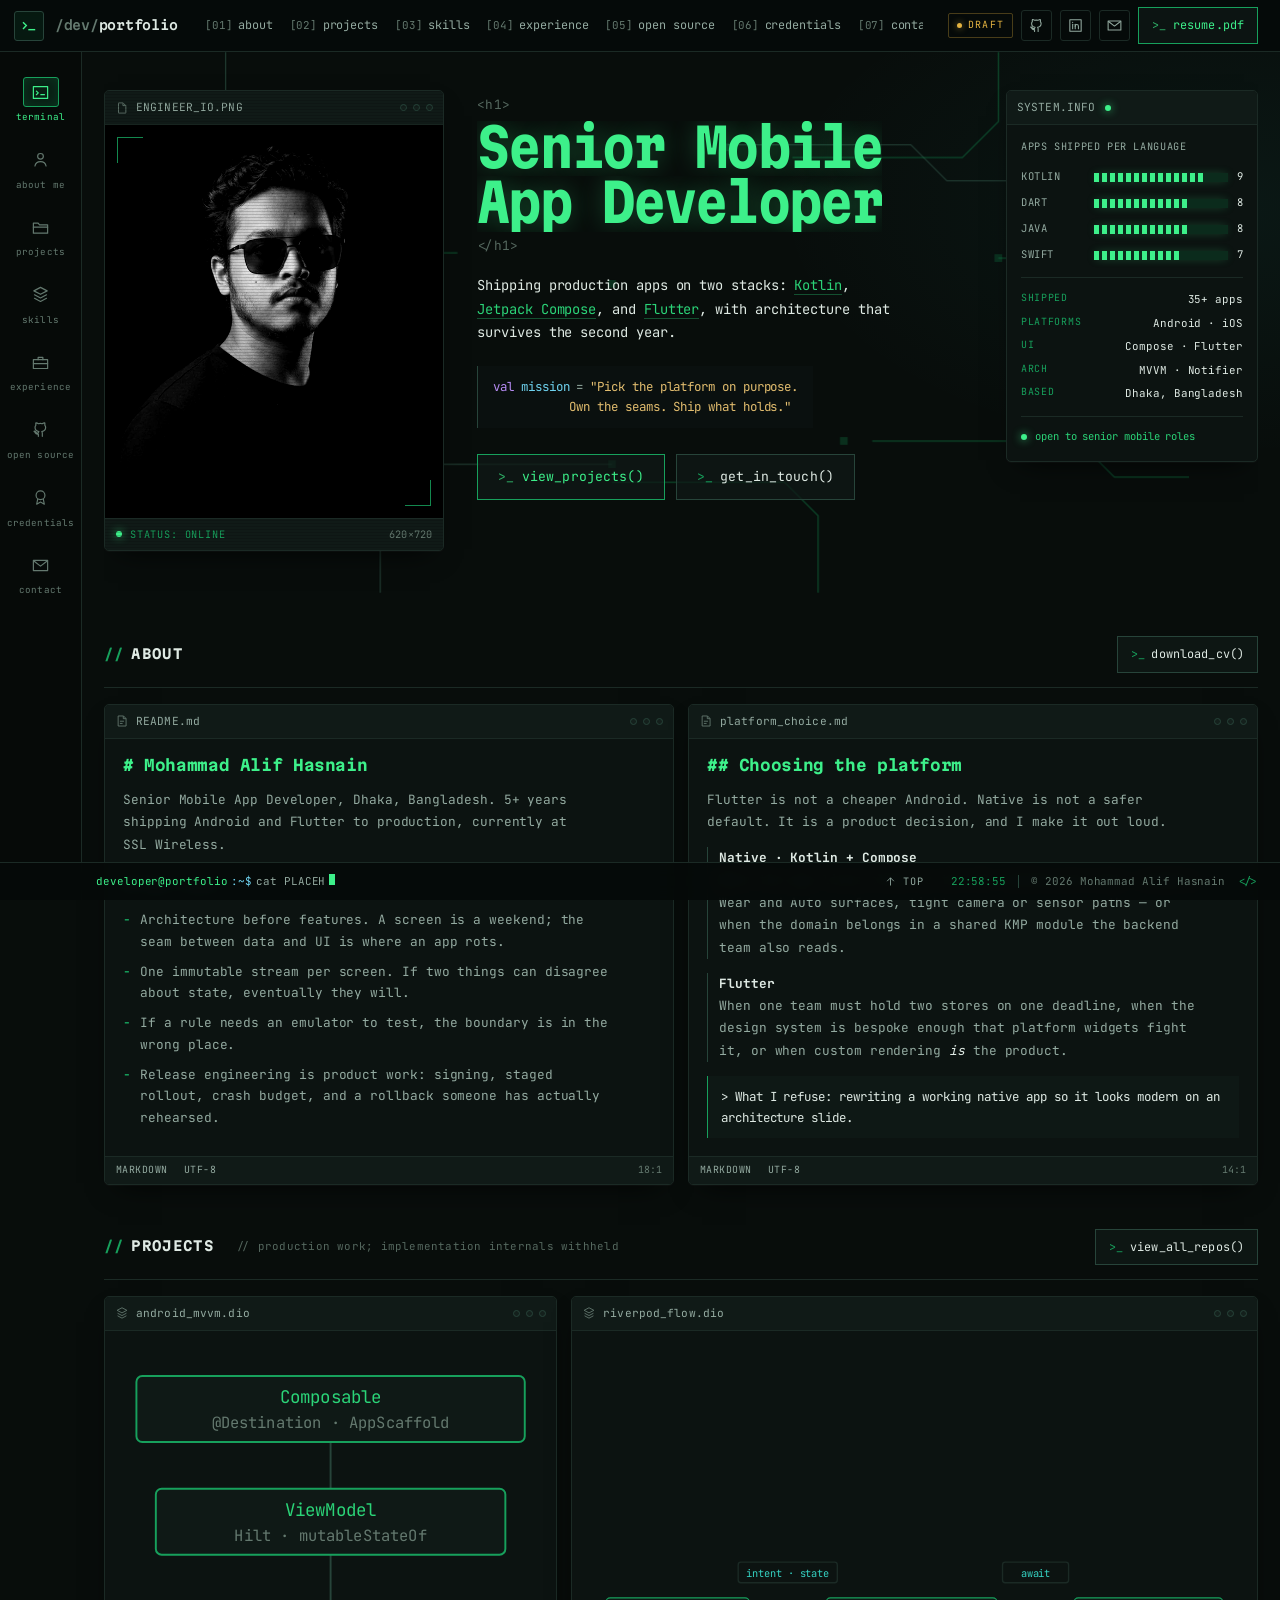
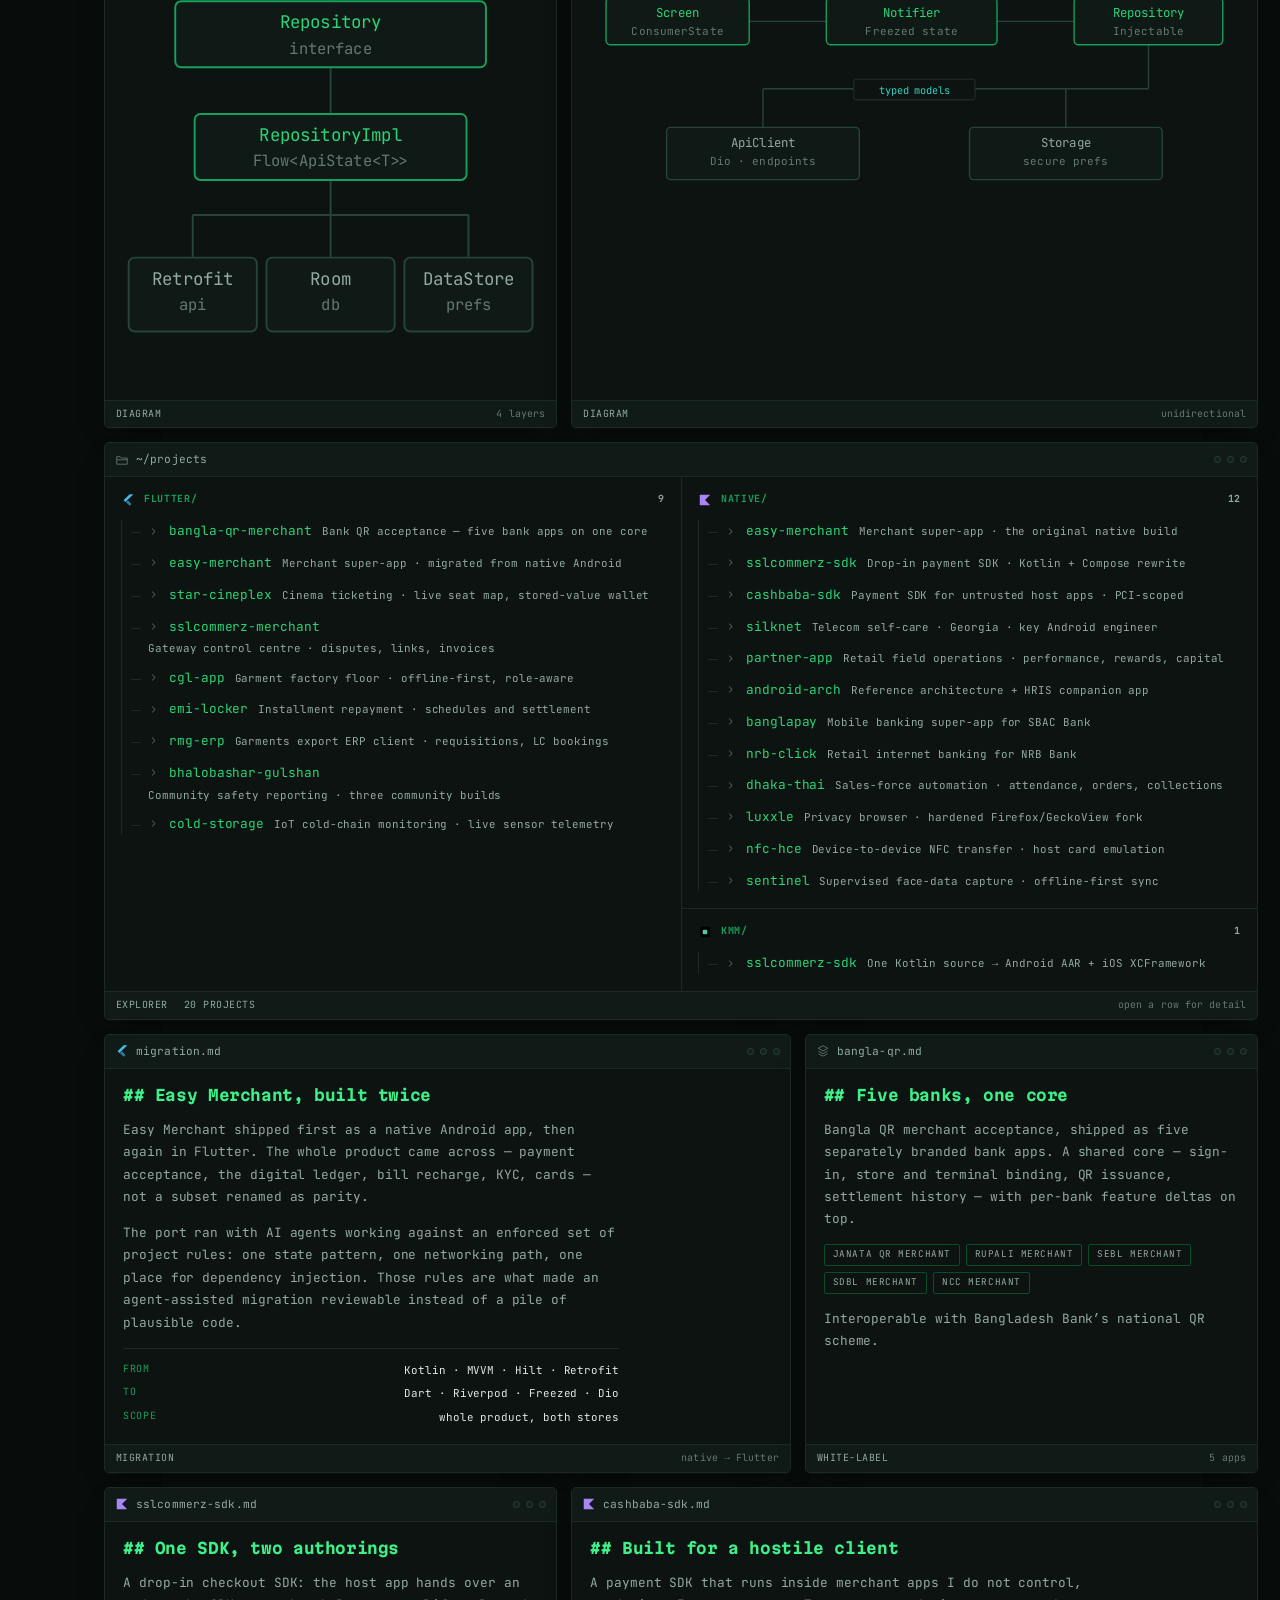
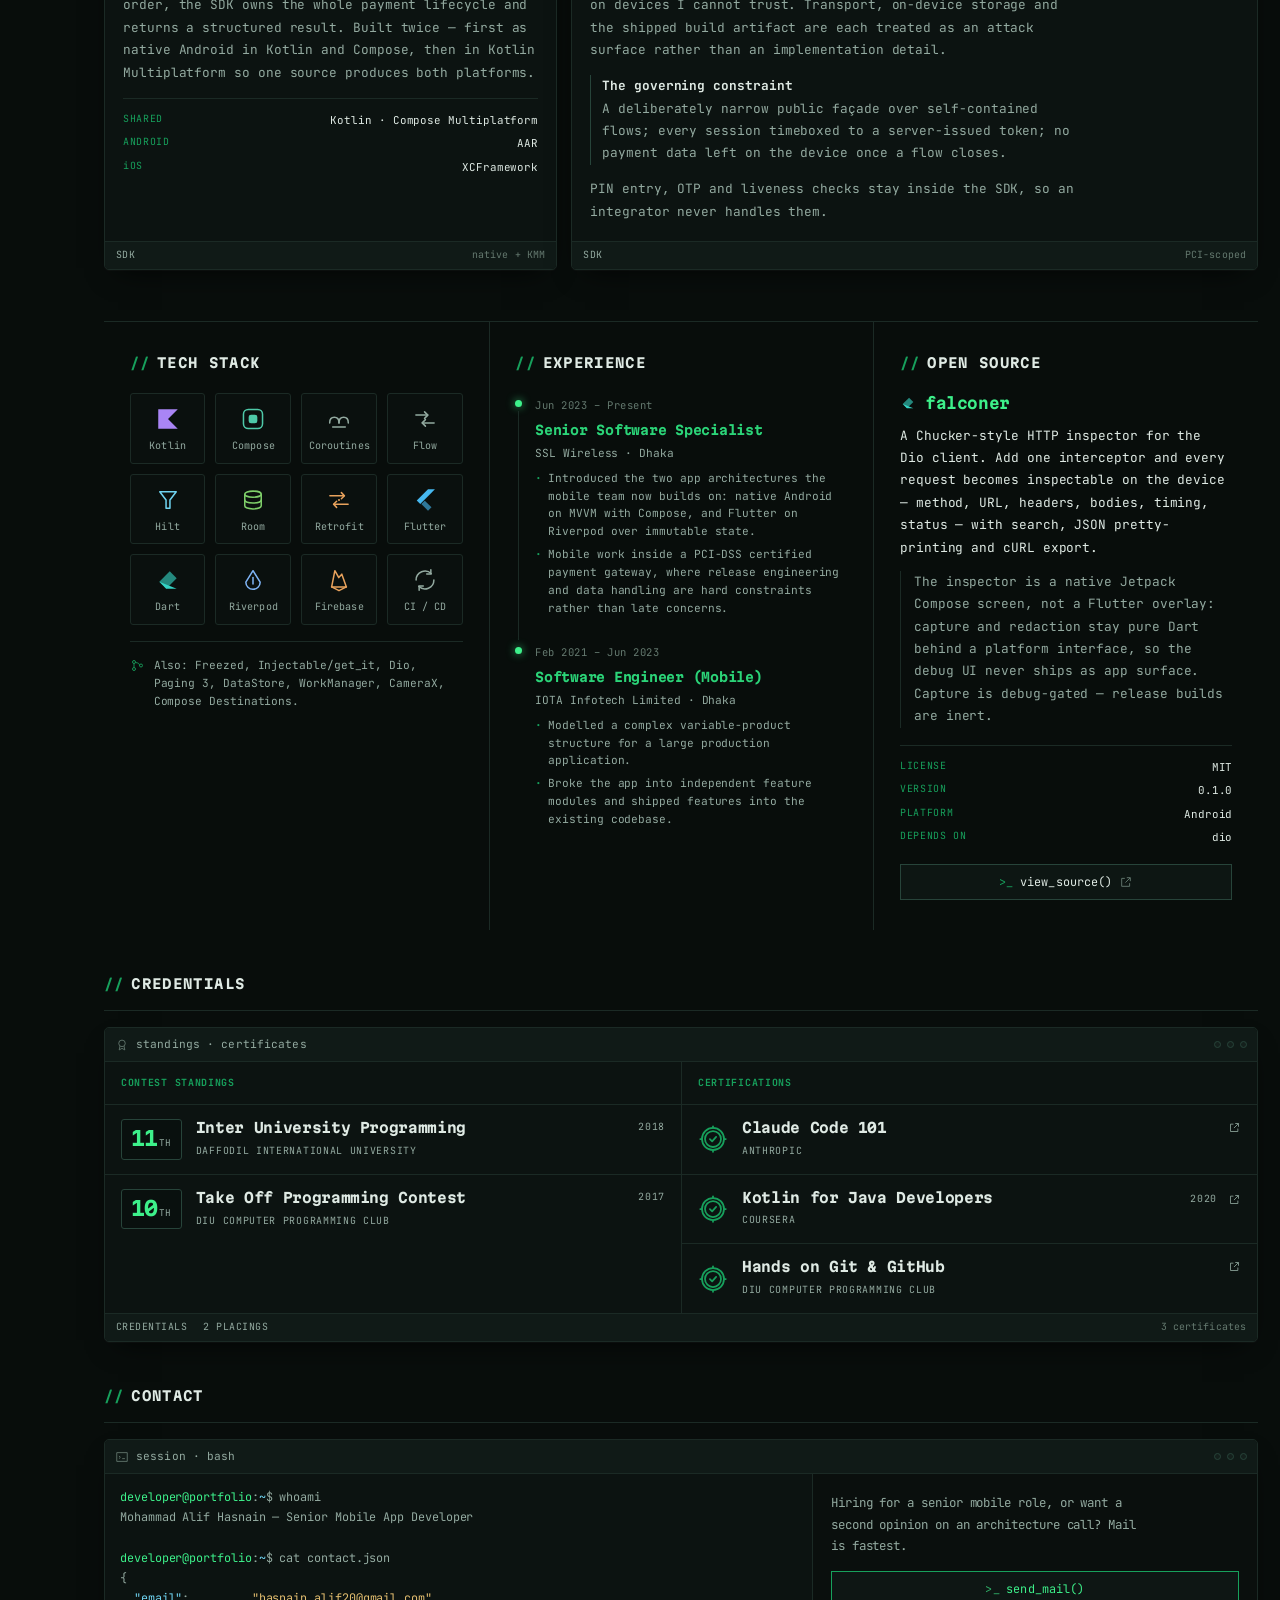
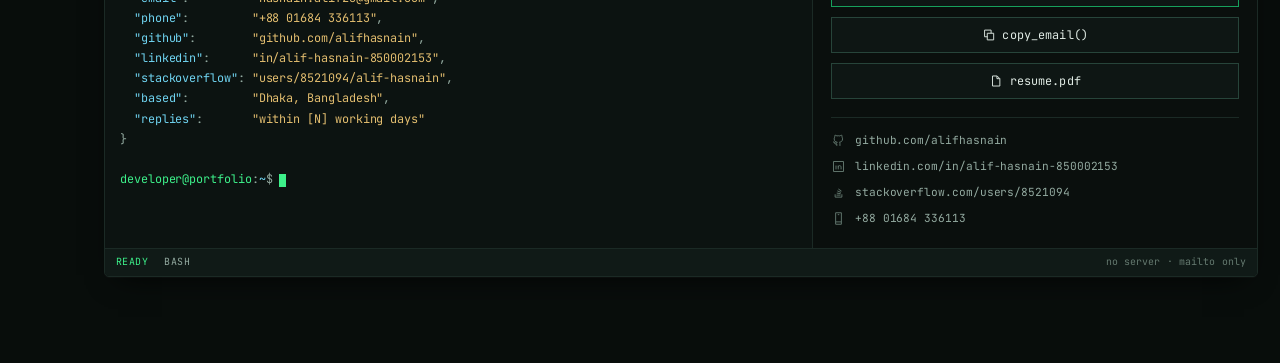
==== commit b6519eaf: "updated projects" ====
--- a/index.html
+++ b/index.html
@@ -59,6 +59,8 @@
     <symbol id="i-check" viewBox="0 0 24 24"><path d="m5 12.8 4.4 4.4L19 7.6"/></symbol>
     <symbol id="i-award" viewBox="0 0 24 24"><circle cx="12" cy="9.2" r="5.6"/><path d="m8.5 13.9-1.3 6.5 4.8-2.6 4.8 2.6-1.3-6.5"/></symbol>
     <symbol id="i-seal" viewBox="0 0 24 24"><circle cx="12" cy="12" r="8.8"/><circle cx="12" cy="12" r="6.4"/><path d="m9.5 12.1 1.8 1.8 3.2-3.6"/><path d="M12 3.2V1.8"/><path d="M12 22.2v-1.4"/><path d="M3.2 12H1.8"/><path d="M22.2 12h-1.4"/></symbol>
+    <symbol id="i-caret" viewBox="0 0 24 24"><path d="m9.6 6.4 6 5.6-6 5.6"/></symbol>
+    <symbol id="i-play" viewBox="0 0 24 24"><path d="M6.2 3.6 19.4 12 6.2 20.4z"/></symbol>
     <symbol id="i-stack" viewBox="0 0 24 24"><path d="M17.4 14.8v4.6H6.6v-4.6"/><path d="M8.8 16.2h6.4"/><path d="m9.2 12.9 6.3 1.1"/><path d="m10.1 9.5 5.9 2.2"/><path d="m11.8 6.4 5 3.3"/></symbol>
 
     <symbol id="t-kotlin" viewBox="0 0 24 24"><path d="M3 3h18l-9 9 9 9H3z" fill="currentColor" stroke="none"/></symbol>
@@ -337,33 +339,127 @@
             <h3 class="tree__cap"><svg class="tree__ico tint-f" aria-hidden="true"><use href="#t-flutter"/></svg>flutter/<span class="tree__count">9</span></h3>
             <ul class="tree__list">
             <li class="tree__item">
-              <span class="tree__row"><span class="tree__name">bangla-qr-merchant</span><span class="tree__desc">Bank QR acceptance &mdash; five bank apps on one core</span></span>
-              <ul class="tree__kids"><li>Janata QR Merchant</li><li>Rupali Merchant</li><li>SEBL Merchant</li><li>SDBL Merchant</li><li>NCC Merchant</li></ul>
-            </li>
-            <li class="tree__item">
-              <span class="tree__row"><span class="tree__name">easy-merchant</span><span class="tree__desc">Merchant super-app &middot; migrated from native Android</span></span>
-            </li>
-            <li class="tree__item">
-              <span class="tree__row"><span class="tree__name">star-cineplex</span><span class="tree__desc">Cinema ticketing &middot; live seat map, stored-value wallet</span></span>
-            </li>
-            <li class="tree__item">
-              <span class="tree__row"><span class="tree__name">sslcommerz-merchant</span><span class="tree__desc">Gateway control centre &middot; disputes, links, invoices</span></span>
-            </li>
-            <li class="tree__item">
-              <span class="tree__row"><span class="tree__name">cgl-app</span><span class="tree__desc">Garment factory floor &middot; offline-first, role-aware</span></span>
-            </li>
-            <li class="tree__item">
-              <span class="tree__row"><span class="tree__name">emi-locker</span><span class="tree__desc">Installment repayment &middot; schedules and settlement</span></span>
-            </li>
-            <li class="tree__item">
-              <span class="tree__row"><span class="tree__name">rmg-erp</span><span class="tree__desc">Garments export ERP client &middot; requisitions, LC bookings</span></span>
-            </li>
-            <li class="tree__item">
-              <span class="tree__row"><span class="tree__name">bhalobashar-gulshan</span><span class="tree__desc">Community safety reporting &middot; three community builds</span></span>
-              <ul class="tree__kids"><li>Bhalobashar Gulshan</li><li>Quick Response</li><li>Quick Response Dhanmondi</li></ul>
-            </li>
-            <li class="tree__item">
-              <span class="tree__row"><span class="tree__name">cold-storage</span><span class="tree__desc">IoT cold-chain monitoring &middot; live sensor telemetry</span></span>
+              <details class="tree__d">
+                <summary class="tree__row">
+                  <svg class="tree__caret" aria-hidden="true"><use href="#i-caret"/></svg>
+                  <span class="tree__name">bangla-qr-merchant</span>
+                  <span class="tree__desc">Bank QR acceptance &mdash; five bank apps on one core</span>
+                </summary>
+                <div class="tree__panel">
+                  <p class="tree__detail">Turns a merchant&rsquo;s phone into a payment terminal: enter an amount, issue an interoperable Bangla QR for the customer to scan, or drive a card and wallet checkout through the gateway. Settlement status and daily summaries land in a live dashboard with full transaction history. Bilingual throughout, with PINs encrypted on the device before transport and tokens held in the platform keystore.</p>
+                  <ul class="tree__tags"><li>Flutter</li><li>Riverpod</li><li>Freezed</li><li>Dio</li><li>Injectable</li><li>secure storage</li></ul>
+                  <ul class="tree__kids"><li class="has-store"><a href="https://play.google.com/store/apps/details?id=com.sslwireless.jblmerchant" target="_blank" rel="noopener noreferrer" aria-label="Janata QR Merchant on Google Play (opens in a new tab)">Janata QR Merchant<svg class="tree__kid-ico" aria-hidden="true"><use href="#i-play"/></svg></a></li><li class="has-store"><a href="https://play.google.com/store/apps/details?id=com.sslwireless.rupalimerchant" target="_blank" rel="noopener noreferrer" aria-label="Rupali Merchant on Google Play (opens in a new tab)">Rupali Merchant<svg class="tree__kid-ico" aria-hidden="true"><use href="#i-play"/></svg></a></li><li class="has-store"><a href="https://play.google.com/store/apps/details?id=com.sslwireless.seblmerchant" target="_blank" rel="noopener noreferrer" aria-label="SEBL Merchant on Google Play (opens in a new tab)">SEBL Merchant<svg class="tree__kid-ico" aria-hidden="true"><use href="#i-play"/></svg></a></li><li>SDBL Merchant</li><li>NCC Merchant</li></ul>
+                </div>
+              </details>
+            </li>
+            <li class="tree__item">
+              <details class="tree__d">
+                <summary class="tree__row">
+                  <svg class="tree__caret" aria-hidden="true"><use href="#i-caret"/></svg>
+                  <span class="tree__name">easy-merchant</span>
+                  <span class="tree__desc">Merchant super-app &middot; migrated from native Android</span>
+                </summary>
+                <div class="tree__panel">
+                  <p class="tree__detail">A merchant super-app rather than a payment terminal: QR acceptance and settlement sit beside a digital ledger for daily receivables and payables, utility and airtime recharge funded from the settlement balance, inventory and order management, KYC onboarding with face liveness, card issuance and referrals. This is the Flutter build; the native original is listed under <code>native/</code>.</p>
+                  <ul class="tree__tags"><li>Flutter</li><li>Riverpod</li><li>Freezed</li><li>Dio</li><li>get_it</li><li>Injectable</li></ul>
+                  <a class="tree__store" href="https://play.google.com/store/apps/details?id=com.sslwireless.easymerchants" target="_blank" rel="noopener noreferrer"><svg class="tree__store-ico" aria-hidden="true"><use href="#i-play"/></svg>play_store()<svg class="tree__store-ext" aria-hidden="true"><use href="#i-external"/></svg></a>
+                </div>
+              </details>
+            </li>
+            <li class="tree__item">
+              <details class="tree__d">
+                <summary class="tree__row">
+                  <svg class="tree__caret" aria-hidden="true"><use href="#i-caret"/></svg>
+                  <span class="tree__name">star-cineplex</span>
+                  <span class="tree__desc">Cinema ticketing &middot; live seat map, stored-value wallet</span>
+                </summary>
+                <div class="tree__panel">
+                  <p class="tree__detail">The whole browse&ndash;book&ndash;pay&ndash;enter journey in one app: film and showtime discovery across locations, a live seat map with time-boxed holds, concessions, and checkout through the payment gateway. Adds a stored-value cinema wallet with top-up and peer transfer, plus QR entry tickets. Resilient networking detects loss of connectivity and replays requests.</p>
+                  <ul class="tree__tags"><li>Flutter</li><li>Riverpod</li><li>Dio</li><li>ScreenUtil</li><li>Lottie</li></ul>
+                </div>
+              </details>
+            </li>
+            <li class="tree__item">
+              <details class="tree__d">
+                <summary class="tree__row">
+                  <svg class="tree__caret" aria-hidden="true"><use href="#i-caret"/></svg>
+                  <span class="tree__name">sslcommerz-merchant</span>
+                  <span class="tree__desc">Gateway control centre &middot; disputes, links, invoices</span>
+                </summary>
+                <div class="tree__panel">
+                  <p class="tree__detail">The mobile control centre for merchants on the gateway: transaction monitoring, store and staff management, dispute handling, payment links and invoices, and a co-branded prepaid card &mdash; consolidating work that used to live across web dashboards and support calls. Biometric sign-in, encrypted local storage, real-time push. Around 747 Dart files across 33+ feature modules.</p>
+                  <ul class="tree__tags"><li>Flutter</li><li>Riverpod</li><li>Firebase</li><li>biometrics</li><li>pagination</li></ul>
+                  <a class="tree__store" href="https://play.google.com/store/apps/details?id=com.sslwireless.sslcommerzmerchant" target="_blank" rel="noopener noreferrer"><svg class="tree__store-ico" aria-hidden="true"><use href="#i-play"/></svg>play_store()<svg class="tree__store-ext" aria-hidden="true"><use href="#i-external"/></svg></a>
+                </div>
+              </details>
+            </li>
+            <li class="tree__item">
+              <details class="tree__d">
+                <summary class="tree__row">
+                  <svg class="tree__caret" aria-hidden="true"><use href="#i-caret"/></svg>
+                  <span class="tree__name">cgl-app</span>
+                  <span class="tree__desc">Garment factory floor &middot; offline-first, role-aware</span>
+                </summary>
+                <div class="tree__panel">
+                  <p class="tree__detail">Digitises a garment factory&rsquo;s shop floor and pre-production paperwork for a role hierarchy of operators, supervisors, department heads and admins &mdash; hourly production, defect logs, quality checklists, absenteeism, garment movement, with charts and drill-downs for management. Offline-first because coverage inside factory buildings is unreliable: encrypted local cache, work continues offline, queued submissions sync on reconnect. ~25 feature modules, ~40 screens.</p>
+                  <ul class="tree__tags"><li>Flutter</li><li>Riverpod</li><li>Dio</li><li>Hive</li><li>offline-first</li></ul>
+                </div>
+              </details>
+            </li>
+            <li class="tree__item">
+              <details class="tree__d">
+                <summary class="tree__row">
+                  <svg class="tree__caret" aria-hidden="true"><use href="#i-caret"/></svg>
+                  <span class="tree__name">emi-locker</span>
+                  <span class="tree__desc">Installment repayment &middot; schedules and settlement</span>
+                </summary>
+                <div class="tree__panel">
+                  <p class="tree__detail">Self-service installment repayment: OTP onboarding, PIN login, a consolidated view of financed purchases, each schedule with its price breakdown &mdash; principal, gateway charge, due date &mdash; full payment history, and settlement of a due installment with a real-time result. Replaces a branch or agent visit.</p>
+                  <ul class="tree__tags"><li>Flutter</li><li>Riverpod</li><li>Freezed</li><li>Dio</li><li>Injectable</li></ul>
+                  <a class="tree__store" href="https://play.google.com/store/apps/details?id=com.sslwireless.lockercustomerpayment" target="_blank" rel="noopener noreferrer"><svg class="tree__store-ico" aria-hidden="true"><use href="#i-play"/></svg>play_store()<svg class="tree__store-ext" aria-hidden="true"><use href="#i-external"/></svg></a>
+                </div>
+              </details>
+            </li>
+            <li class="tree__item">
+              <details class="tree__d">
+                <summary class="tree__row">
+                  <svg class="tree__caret" aria-hidden="true"><use href="#i-caret"/></svg>
+                  <span class="tree__name">rmg-erp</span>
+                  <span class="tree__desc">Garments export ERP client &middot; requisitions, LC bookings</span>
+                </summary>
+                <div class="tree__panel">
+                  <p class="tree__detail">The field-and-office companion to a garments export ERP. Digitises the pre-shipment commercial pipeline: customers and brands, supplier and competitor pricing, delivery requisitions and approvals, and export bookings carrying Letter-of-Credit tenures, proforma invoices and revision histories. Heavily form-and-list driven, with server-side filtering, paginated lists and attachment upload.</p>
+                  <ul class="tree__tags"><li>Flutter</li><li>Riverpod</li><li>Freezed</li><li>ScreenUtil</li><li>pagination</li></ul>
+                  <a class="tree__store" href="https://play.google.com/store/apps/details?id=com.sslwireless.rmg" target="_blank" rel="noopener noreferrer"><svg class="tree__store-ico" aria-hidden="true"><use href="#i-play"/></svg>play_store()<svg class="tree__store-ext" aria-hidden="true"><use href="#i-external"/></svg></a>
+                </div>
+              </details>
+            </li>
+            <li class="tree__item">
+              <details class="tree__d">
+                <summary class="tree__row">
+                  <svg class="tree__caret" aria-hidden="true"><use href="#i-caret"/></svg>
+                  <span class="tree__name">bhalobashar-gulshan</span>
+                  <span class="tree__desc">Community safety reporting &middot; three community builds</span>
+                </summary>
+                <div class="tree__panel">
+                  <p class="tree__detail">Community safety reporting built for a non-technical audience in a time-critical moment: an incident goes out in two taps with photos, a voice note and GPS attached, then the resident tracks the response live. Designed to survive flaky connectivity, bilingual, with push for security alerts and emergencies. ~180 Dart files across 11 feature modules, a server-driven dynamic form engine, and a full image, audio and location capture pipeline.</p>
+                  <ul class="tree__tags"><li>Flutter</li><li>Riverpod</li><li>Dio</li><li>media capture</li><li>offline resilience</li></ul>
+                  <ul class="tree__kids"><li class="has-store"><a href="https://play.google.com/store/apps/details?id=com.sslwireless.quickresponsegulshan" target="_blank" rel="noopener noreferrer" aria-label="Bhalobashar Gulshan on Google Play (opens in a new tab)">Bhalobashar Gulshan<svg class="tree__kid-ico" aria-hidden="true"><use href="#i-play"/></svg></a></li><li class="has-store"><a href="https://play.google.com/store/apps/details?id=com.sslwireless.emergencyalert" target="_blank" rel="noopener noreferrer" aria-label="Quick Response on Google Play (opens in a new tab)">Quick Response<svg class="tree__kid-ico" aria-hidden="true"><use href="#i-play"/></svg></a></li><li class="has-store"><a href="https://play.google.com/store/apps/details?id=com.sslwireless.quickresponsedhanmondi" target="_blank" rel="noopener noreferrer" aria-label="Quick Response Dhanmondi on Google Play (opens in a new tab)">Quick Response Dhanmondi<svg class="tree__kid-ico" aria-hidden="true"><use href="#i-play"/></svg></a></li></ul>
+                </div>
+              </details>
+            </li>
+            <li class="tree__item">
+              <details class="tree__d">
+                <summary class="tree__row">
+                  <svg class="tree__caret" aria-hidden="true"><use href="#i-caret"/></svg>
+                  <span class="tree__name">cold-storage</span>
+                  <span class="tree__desc">IoT cold-chain monitoring &middot; live sensor telemetry</span>
+                </summary>
+                <div class="tree__panel">
+                  <p class="tree__detail">Live visibility into refrigeration infrastructure, where a sensor drift or a failed compressor can spoil a chamber&rsquo;s stock within hours. Streams temperature, humidity and battery from every chamber across an organisation&rsquo;s branches, classifies each as optimal, critical or offline, and surfaces it through dashboards, gauges, trend charts and a paginated alert history. Push escalates critical events with the app closed.</p>
+                  <ul class="tree__tags"><li>Flutter</li><li>Riverpod</li><li>Freezed</li><li>WebSocket</li><li>Injectable</li></ul>
+                </div>
+              </details>
             </li>
             </ul>
           </section>
@@ -373,40 +469,164 @@
             <h3 class="tree__cap"><svg class="tree__ico tint-k" aria-hidden="true"><use href="#t-kotlin"/></svg>native/<span class="tree__count">12</span></h3>
             <ul class="tree__list">
             <li class="tree__item">
-              <span class="tree__row"><span class="tree__name">easy-merchant</span><span class="tree__desc">Merchant super-app &middot; the original native build</span></span>
-            </li>
-            <li class="tree__item">
-              <span class="tree__row"><span class="tree__name">sslcommerz-sdk</span><span class="tree__desc">Drop-in payment SDK &middot; Kotlin + Compose rewrite</span></span>
-            </li>
-            <li class="tree__item">
-              <span class="tree__row"><span class="tree__name">cashbaba-sdk</span><span class="tree__desc">Payment SDK for untrusted host apps &middot; PCI-scoped</span></span>
-            </li>
-            <li class="tree__item">
-              <span class="tree__row"><span class="tree__name">silknet</span><span class="tree__desc">Telecom self-care &middot; Georgia &middot; key Android engineer</span></span>
-            </li>
-            <li class="tree__item">
-              <span class="tree__row"><span class="tree__name">partner-app</span><span class="tree__desc">Retail field operations &middot; performance, rewards, capital</span></span>
-            </li>
-            <li class="tree__item">
-              <span class="tree__row"><span class="tree__name">android-arch</span><span class="tree__desc">Reference architecture + HRIS companion app</span></span>
-            </li>
-            <li class="tree__item">
-              <span class="tree__row"><span class="tree__name">banglapay</span><span class="tree__desc">Mobile banking super-app for SBAC Bank</span></span>
-            </li>
-            <li class="tree__item">
-              <span class="tree__row"><span class="tree__name">nrb-click</span><span class="tree__desc">Retail internet banking for NRB Bank</span></span>
-            </li>
-            <li class="tree__item">
-              <span class="tree__row"><span class="tree__name">dhaka-thai</span><span class="tree__desc">Sales-force automation &middot; attendance, orders, collections</span></span>
-            </li>
-            <li class="tree__item">
-              <span class="tree__row"><span class="tree__name">luxxle</span><span class="tree__desc">Privacy browser &middot; hardened Firefox/GeckoView fork</span></span>
-            </li>
-            <li class="tree__item">
-              <span class="tree__row"><span class="tree__name">nfc-hce</span><span class="tree__desc">Device-to-device NFC transfer &middot; host card emulation</span></span>
-            </li>
-            <li class="tree__item">
-              <span class="tree__row"><span class="tree__name">sentinel</span><span class="tree__desc">Supervised face-data capture &middot; offline-first sync</span></span>
+              <details class="tree__d">
+                <summary class="tree__row">
+                  <svg class="tree__caret" aria-hidden="true"><use href="#i-caret"/></svg>
+                  <span class="tree__name">easy-merchant</span>
+                  <span class="tree__desc">Merchant super-app &middot; the original native build</span>
+                </summary>
+                <div class="tree__panel">
+                  <p class="tree__detail">The original native Android build, and the codebase the Flutter migration was carried across from. QR acceptance, instant payment notification and settlement to a bank account, plus the ledger, recharge, KYC and card tooling around it. The live store listing now serves the Flutter build.</p>
+                  <ul class="tree__tags"><li>Kotlin</li><li>MVVM</li><li>Hilt</li><li>Retrofit</li><li>Room</li></ul>
+                </div>
+              </details>
+            </li>
+            <li class="tree__item">
+              <details class="tree__d">
+                <summary class="tree__row">
+                  <svg class="tree__caret" aria-hidden="true"><use href="#i-caret"/></svg>
+                  <span class="tree__name">sslcommerz-sdk</span>
+                  <span class="tree__desc">Drop-in payment SDK &middot; Kotlin + Compose rewrite</span>
+                </summary>
+                <div class="tree__panel">
+                  <p class="tree__detail">A drop-in Android payment SDK: the host app hands over an order &mdash; amount, currency, customer, product, shipment, EMI terms &mdash; and the SDK owns the entire checkout UI and transaction lifecycle, returning a structured result. A ground-up rewrite of the legacy SDK from a View/XML integration to 100% Kotlin and Compose, shipped as a library module alongside a demo host app that exercises the public integration surface.</p>
+                  <ul class="tree__tags"><li>Kotlin</li><li>Compose</li><li>kotlinx.serialization</li><li>Maven</li></ul>
+                </div>
+              </details>
+            </li>
+            <li class="tree__item">
+              <details class="tree__d">
+                <summary class="tree__row">
+                  <svg class="tree__caret" aria-hidden="true"><use href="#i-caret"/></svg>
+                  <span class="tree__name">cashbaba-sdk</span>
+                  <span class="tree__desc">Payment SDK for untrusted host apps &middot; PCI-scoped</span>
+                </summary>
+                <div class="tree__panel">
+                  <p class="tree__detail">A payment SDK engineered for a hostile client: it runs inside merchant apps the author does not control, on devices that cannot be trusted, so transport, on-device storage and the shipped artifact are each treated as an attack surface. A narrow public surface exposes eight self-contained flows, each launching a self-hosted Compose experience for PIN entry, OTP and biometric liveness and returning success, failure or cancel. Sessions are timeboxed to a server-issued token and retain no payment data. The demo harness is deliberately built on a different DI and storage stack, proving clean consumption of the published artifact.</p>
+                  <ul class="tree__tags"><li>Kotlin</li><li>Compose</li><li>Koin</li><li>kotlinx.serialization</li></ul>
+                </div>
+              </details>
+            </li>
+            <li class="tree__item">
+              <details class="tree__d">
+                <summary class="tree__row">
+                  <svg class="tree__caret" aria-hidden="true"><use href="#i-caret"/></svg>
+                  <span class="tree__name">silknet</span>
+                  <span class="tree__desc">Telecom self-care &middot; Georgia &middot; key Android engineer</span>
+                </summary>
+                <div class="tree__panel">
+                  <p class="tree__detail">Key Android engineer on the flagship self-care app of Georgia&rsquo;s largest telecom. Built the custom bundle builder &mdash; an interactive voice, SMS and data combination picker with reactive cost calculation and constraint checking &mdash; and the full stories and campaigns carousel, including local watch-progress persistence and a reordering algorithm that pushes fully watched items to the end of the feed.</p>
+                  <ul class="tree__tags"><li>Kotlin</li><li>Compose</li><li>Hilt</li><li>Room</li><li>Moshi</li><li>MVI</li></ul>
+                  <a class="tree__store" href="https://play.google.com/store/apps/details?id=com.mediapark.silknet.release" target="_blank" rel="noopener noreferrer"><svg class="tree__store-ico" aria-hidden="true"><use href="#i-play"/></svg>play_store()<svg class="tree__store-ext" aria-hidden="true"><use href="#i-external"/></svg></a>
+                </div>
+              </details>
+            </li>
+            <li class="tree__item">
+              <details class="tree__d">
+                <summary class="tree__row">
+                  <svg class="tree__caret" aria-hidden="true"><use href="#i-caret"/></svg>
+                  <span class="tree__name">partner-app</span>
+                  <span class="tree__desc">Retail field operations &middot; performance, rewards, capital</span>
+                </summary>
+                <div class="tree__panel">
+                  <p class="tree__detail">A retail-empowerment platform built for British American Tobacco, putting performance, rewards, working capital, inventory and brand communication for its field retailers and distribution partners into one app. Bilingual with runtime locale switching, an offline-tolerant data layer, and a security-first network stack appropriate to a rewards- and payment-adjacent product. Around 53 features in a single-module, single-activity Compose architecture.</p>
+                  <ul class="tree__tags"><li>Kotlin</li><li>Compose</li><li>single-activity</li><li>offline-tolerant</li></ul>
+                </div>
+              </details>
+            </li>
+            <li class="tree__item">
+              <details class="tree__d">
+                <summary class="tree__row">
+                  <svg class="tree__caret" aria-hidden="true"><use href="#i-caret"/></svg>
+                  <span class="tree__name">android-arch</span>
+                  <span class="tree__desc">Reference architecture + HRIS companion app</span>
+                </summary>
+                <div class="tree__panel">
+                  <p class="tree__detail">Two things at once: a living reference architecture that standardises how every Android feature in the organisation gets built, and a working employee app on an HRIS backend. Every network call, screen, dependency graph and state transition follows one documented pattern, with architecture contracts kept as per-directory README files, so a new feature drops in without re-litigating structure. This is the architecture the <code>android_mvvm</code> diagram above draws.</p>
+                  <ul class="tree__tags"><li>Kotlin</li><li>Compose</li><li>Hilt</li><li>Retrofit</li><li>Room</li><li>Paging 3</li></ul>
+                </div>
+              </details>
+            </li>
+            <li class="tree__item">
+              <details class="tree__d">
+                <summary class="tree__row">
+                  <svg class="tree__caret" aria-hidden="true"><use href="#i-caret"/></svg>
+                  <span class="tree__name">banglapay</span>
+                  <span class="tree__desc">Mobile banking super-app for SBAC Bank</span>
+                </summary>
+                <div class="tree__panel">
+                  <p class="tree__detail">A retail mobile-banking super-app: account management, money movement across every major domestic rail, bill and merchant payment, card servicing and agent-banking cash-out, behind a layered credential-gated security model. Broad enough to remove most reasons to visit a branch. Around 525 source files, 219 layouts, 80+ screens and 34 API modules.</p>
+                  <ul class="tree__tags"><li>Java</li><li>Kotlin</li><li>Android SDK</li><li>javax.crypto</li></ul>
+                  <a class="tree__store" href="https://play.google.com/store/apps/details?id=com.sbac" target="_blank" rel="noopener noreferrer"><svg class="tree__store-ico" aria-hidden="true"><use href="#i-play"/></svg>play_store()<svg class="tree__store-ext" aria-hidden="true"><use href="#i-external"/></svg></a>
+                </div>
+              </details>
+            </li>
+            <li class="tree__item">
+              <details class="tree__d">
+                <summary class="tree__row">
+                  <svg class="tree__caret" aria-hidden="true"><use href="#i-caret"/></svg>
+                  <span class="tree__name">nrb-click</span>
+                  <span class="tree__desc">Retail internet banking for NRB Bank</span>
+                </summary>
+                <div class="tree__panel">
+                  <p class="tree__detail">The official retail internet-banking app of a fourth-generation Bangladeshi bank, unifying bank account, card and agent-banking identities behind one authenticated experience. Intra-bank and interbank transfer over BEFTN and NPSB, credit-card bill payment, mobile-wallet cash-out, airtime top-up, and Bangla QR merchant payment sourced from either an account or a card.</p>
+                  <ul class="tree__tags"><li>Kotlin</li><li>Android SDK</li><li>bank-grade TLS</li></ul>
+                  <a class="tree__store" href="https://play.google.com/store/apps/details?id=com.sslwireless.nrbmobapp" target="_blank" rel="noopener noreferrer"><svg class="tree__store-ico" aria-hidden="true"><use href="#i-play"/></svg>play_store()<svg class="tree__store-ext" aria-hidden="true"><use href="#i-external"/></svg></a>
+                </div>
+              </details>
+            </li>
+            <li class="tree__item">
+              <details class="tree__d">
+                <summary class="tree__row">
+                  <svg class="tree__caret" aria-hidden="true"><use href="#i-caret"/></svg>
+                  <span class="tree__name">dhaka-thai</span>
+                  <span class="tree__desc">Sales-force automation &middot; attendance, orders, collections</span>
+                </summary>
+                <div class="tree__panel">
+                  <p class="tree__detail">Sales-force automation for a brand&rsquo;s distribution network. One binary drives four role-aware experiences &mdash; regional managers, dealers, sales reps and fabricators &mdash; with the visible feature set gated by server-issued permissions at login. Attendance and location tracking, outlet visits, order taking, cash and cheque collection. GPS breadcrumbs and geo-tagged visit photos give management near-real-time field visibility; staff get an offline-capable workflow that syncs on reconnect.</p>
+                  <ul class="tree__tags"><li>Kotlin</li><li>Compose</li><li>role-gated</li><li>offline-capable</li></ul>
+                </div>
+              </details>
+            </li>
+            <li class="tree__item">
+              <details class="tree__d">
+                <summary class="tree__row">
+                  <svg class="tree__caret" aria-hidden="true"><use href="#i-caret"/></svg>
+                  <span class="tree__name">luxxle</span>
+                  <span class="tree__desc">Privacy browser &middot; hardened Firefox/GeckoView fork</span>
+                </summary>
+                <div class="tree__panel">
+                  <p class="tree__detail">A privacy browser derived from Firefox for Android and the Mozilla Android Components platform, shipping Mozilla&rsquo;s full GeckoView engine rather than wrapping the system WebView &mdash; so it carries its own rendering pipeline, first-class tracking protection and WebExtension support. Not a reskin: the engine, search stack and branding layer were re-engineered around a first-party search provider with web, image, video, news and visual verticals, a custom user-agent identity, and tracking protection on by default.</p>
+                  <ul class="tree__tags"><li>Kotlin</li><li>GeckoView</li><li>Mozilla Components</li><li>Room</li></ul>
+                  <a class="tree__store" href="https://play.google.com/store/apps/details?id=org.luxxle.luxxle" target="_blank" rel="noopener noreferrer"><svg class="tree__store-ico" aria-hidden="true"><use href="#i-play"/></svg>play_store()<svg class="tree__store-ext" aria-hidden="true"><use href="#i-external"/></svg></a>
+                </div>
+              </details>
+            </li>
+            <li class="tree__item">
+              <details class="tree__d">
+                <summary class="tree__row">
+                  <svg class="tree__caret" aria-hidden="true"><use href="#i-caret"/></svg>
+                  <span class="tree__name">nfc-hce</span>
+                  <span class="tree__desc">Device-to-device NFC transfer &middot; host card emulation</span>
+                </summary>
+                <div class="tree__panel">
+                  <p class="tree__detail">Contactless phone-to-phone data transfer over NFC with no internet, no pairing and no server: a card-emulator app that makes a handset indistinguishable from a physical contactless tag, and a reader counterpart that drives the full read protocol. The NFC Forum Type 4 Tag specification and the underlying ISO 7816-4 APDU exchange are implemented by hand on both sides rather than leaning on deprecated Android Beam or a third-party SDK. Built as the transport prototype behind a wallet fund-transfer feature.</p>
+                  <ul class="tree__tags"><li>Kotlin</li><li>Android NFC</li><li>HCE</li><li>ISO 7816-4</li></ul>
+                </div>
+              </details>
+            </li>
+            <li class="tree__item">
+              <details class="tree__d">
+                <summary class="tree__row">
+                  <svg class="tree__caret" aria-hidden="true"><use href="#i-caret"/></svg>
+                  <span class="tree__name">sentinel</span>
+                  <span class="tree__desc">Supervised face-data capture &middot; offline-first sync</span>
+                </summary>
+                <div class="tree__panel">
+                  <p class="tree__detail">Supervised on-site face-data capture for employees: an operator registers a profile, plays a mandatory instructional video, records a short face video with a purpose-built camera, and the app ships the recording and its metadata to cloud storage. Offline-first because field connectivity is intermittent &mdash; captures are enqueued in an on-device database and uploaded by a foreground service that survives backgrounding, tracks per-file progress, retries failures, and cleans up local files once a transfer is confirmed.</p>
+                  <ul class="tree__tags"><li>Kotlin</li><li>Compose</li><li>CameraX</li><li>foreground service</li><li>offline-first</li></ul>
+                </div>
+              </details>
             </li>
             </ul>
           </section>
@@ -414,13 +634,23 @@
             <h3 class="tree__cap"><svg class="tree__ico tint-c" aria-hidden="true"><use href="#t-compose"/></svg>kmm/<span class="tree__count">1</span></h3>
             <ul class="tree__list">
             <li class="tree__item">
-              <span class="tree__row"><span class="tree__name">sslcommerz-sdk</span><span class="tree__desc">One Kotlin source &rarr; Android AAR + iOS XCFramework</span></span>
+              <details class="tree__d">
+                <summary class="tree__row">
+                  <svg class="tree__caret" aria-hidden="true"><use href="#i-caret"/></svg>
+                  <span class="tree__name">sslcommerz-sdk</span>
+                  <span class="tree__desc">One Kotlin source &rarr; Android AAR + iOS XCFramework</span>
+                </summary>
+                <div class="tree__panel">
+                  <p class="tree__detail">The Kotlin Multiplatform rewrite of the native SDK. Rather than maintaining two divergent native codebases, the payment flow, business logic, networking, persistence and UI are authored once in shared Kotlin and Compose Multiplatform, then compiled to an Android AAR and an iOS XCFramework. Merchants integrate one dependency and present the SDK in two lines; it owns the whole checkout. Locale-aware, covering cards, MFS wallets, QR, net banking, EMI and Google Pay.</p>
+                  <ul class="tree__tags"><li>Kotlin Multiplatform</li><li>Compose Multiplatform</li><li>expect/actual</li><li>AAR</li><li>XCFramework</li></ul>
+                </div>
+              </details>
             </li>
             </ul>
           </section>
           </div>
         </div>
-        <div class="pane__status"><span>EXPLORER</span><span>20 projects</span><span class="pane__status-end">2 stacks + KMM</span></div>
+        <div class="pane__status"><span>EXPLORER</span><span>20 projects</span><span class="pane__status-end">open a row for detail</span></div>
       </article>
 
       <article class="pane pane--dvA">
--- a/assets/css/site.css
+++ b/assets/css/site.css
@@ -636,23 +636,108 @@
 }
 .tree__item { position: relative; padding-left: 15px; }
 .tree__item::before {
-  content: ""; position: absolute; left: 0; top: 8px;
+  content: ""; position: absolute; left: 0; top: 12px;
   width: 10px; height: 1px; background: var(--rule);
 }
-.tree__row { display: flex; flex-wrap: wrap; align-items: baseline; gap: 3px 12px; }
+
+/* Rows open with native <details>, so detail survives with JavaScript off and is
+   reachable by keyboard and touch — a hover-only reveal would strand both. The
+   caret is the affordance that makes the row honestly pressable. */
+.tree__d > summary {
+  display: flex; flex-wrap: wrap; align-items: baseline; gap: 3px 10px;
+  /* Left-only negative margin: a right one would push the summary past the
+     item's content box and make every row a scroll container. */
+  padding: 4px 8px 5px; margin: -4px 0 -5px -6px; border-radius: 3px;
+  cursor: pointer; list-style: none;
+  transition: background-color .16s;
+}
+.tree__d > summary::-webkit-details-marker,
+.tree__d > summary::marker { display: none; content: ""; }
+.tree__d > summary:hover { background: rgb(23 160 92 / .09); }
+.tree__d > summary:hover .tree__name,
+.tree__d > summary:focus-visible .tree__name { color: var(--phos); }
+.tree__d > summary:hover .tree__caret { color: var(--phos); }
+
+.tree__caret {
+  width: 11px; height: 11px; flex: none; align-self: center;
+  fill: none; stroke: currentColor; stroke-width: 2;
+  stroke-linecap: round; stroke-linejoin: round;
+  color: var(--text-3); transition: transform .18s var(--ease), color .16s;
+}
+.tree__d[open] > summary .tree__caret { transform: rotate(90deg); }
+.tree__d[open] > summary .tree__name { color: var(--phos); }
+
 .tree__name { font-size: .8rem; color: var(--phos-2); }
 .tree__desc { font-size: .68rem; line-height: 1.5; color: var(--text-2); }
+
+/* The open panel hangs off its own spine, one level in from the row. */
+.tree__panel {
+  margin: 11px 0 4px 11px; padding: 0 0 2px 13px;
+  border-left: 1px solid var(--rule);
+  display: flex; flex-direction: column; gap: 10px;
+  animation: panelIn .22s var(--ease) both;
+}
+@keyframes panelIn { from { opacity: 0; transform: translateY(-3px); } }
+.tree__detail { font-size: .68rem; line-height: 1.75; color: var(--text-2); max-width: 68ch; }
+.tree__detail code { color: var(--phos-2); }
+/* Stack tags read quieter than variant chips: a neutral hairline, not a green one,
+   because a dependency is not a shipped sibling app. */
+.tree__tags { display: flex; flex-wrap: wrap; gap: 5px 6px; }
+.tree__tags li {
+  padding: 2px 8px; border: 1px solid var(--rule); border-radius: 2px;
+  font-size: .58rem; letter-spacing: .06em; text-transform: uppercase;
+  color: var(--text-2); white-space: nowrap;
+}
+.tree__store {
+  align-self: start; display: flex; align-items: center; gap: 8px;
+  padding: 6px 11px; border: 1px solid var(--rule-hot); border-radius: 3px;
+  font-size: .74rem; color: var(--text-2);
+  transition: color .16s, border-color .16s, background-color .16s;
+}
+.tree__store:hover, .tree__store:focus-visible {
+  color: var(--phos); border-color: var(--phos-dim); background: rgb(23 160 92 / .12);
+}
+.tree__store-ico { width: 13px; height: 13px; flex: none; fill: currentColor; stroke: none; }
+.tree__store-ext { width: 12px; height: 12px; flex: none; fill: none; stroke: currentColor; stroke-width: 1.5; }
 /* A variant family nests one level deeper and reads as chips, because five
    sibling apps are a set, not a list. */
 .tree__kids {
   margin-top: 8px; padding-left: 10px; border-left: 1px solid var(--rule);
-  display: flex; flex-wrap: wrap; gap: 5px 6px;
-}
-.tree__kids li, .chips li {
+  display: flex; flex-wrap: wrap; gap: 7px 6px;
+}
+.chips li {
   padding: 2px 8px; border: 1px solid var(--phos-deep); border-radius: 2px;
   font-size: .58rem; letter-spacing: .06em; text-transform: uppercase;
   color: var(--text-2); white-space: nowrap;
 }
+/* Variant chips carry more vertical padding than .chips because some of them are
+   links, and the whole family must keep one height — a set of siblings at two
+   heights stops reading as a set. */
+.tree__kids > li {
+  padding: 4px 9px; border: 1px solid var(--phos-deep); border-radius: 2px;
+  font-size: .58rem; letter-spacing: .06em; text-transform: uppercase;
+  color: var(--text-2); white-space: nowrap;
+}
+/* A variant that is actually listed on the store becomes the link itself, so the
+   li drops to a bare wrapper and the anchor takes over the chip box. The play
+   glyph is the only resting tell; hover and focus do the rest. */
+.tree__kids > li.has-store { padding: 0; border: 0; }
+.tree__kids > li.has-store > a {
+  display: flex; align-items: center; gap: 6px;
+  padding: 4px 9px; border: 1px solid var(--phos-deep); border-radius: 2px;
+  color: var(--text-2);
+  transition: color .16s, border-color .16s, background-color .16s;
+}
+.tree__kids > li.has-store > a:hover,
+.tree__kids > li.has-store > a:focus-visible {
+  color: var(--phos); border-color: var(--phos-dim); background: rgb(23 160 92 / .12);
+}
+.tree__kid-ico {
+  width: 9px; height: 9px; flex: none; stroke: none;
+  fill: var(--phos-dim); transition: fill .16s;
+}
+.tree__kids > li.has-store > a:hover .tree__kid-ico,
+.tree__kids > li.has-store > a:focus-visible .tree__kid-ico { fill: currentColor; }
 .chips { display: flex; flex-wrap: wrap; gap: 6px; }
 /* Inside a prose pane the readout keeps the prose measure, so its right-aligned
    values do not strand themselves past the end of the paragraph above. */
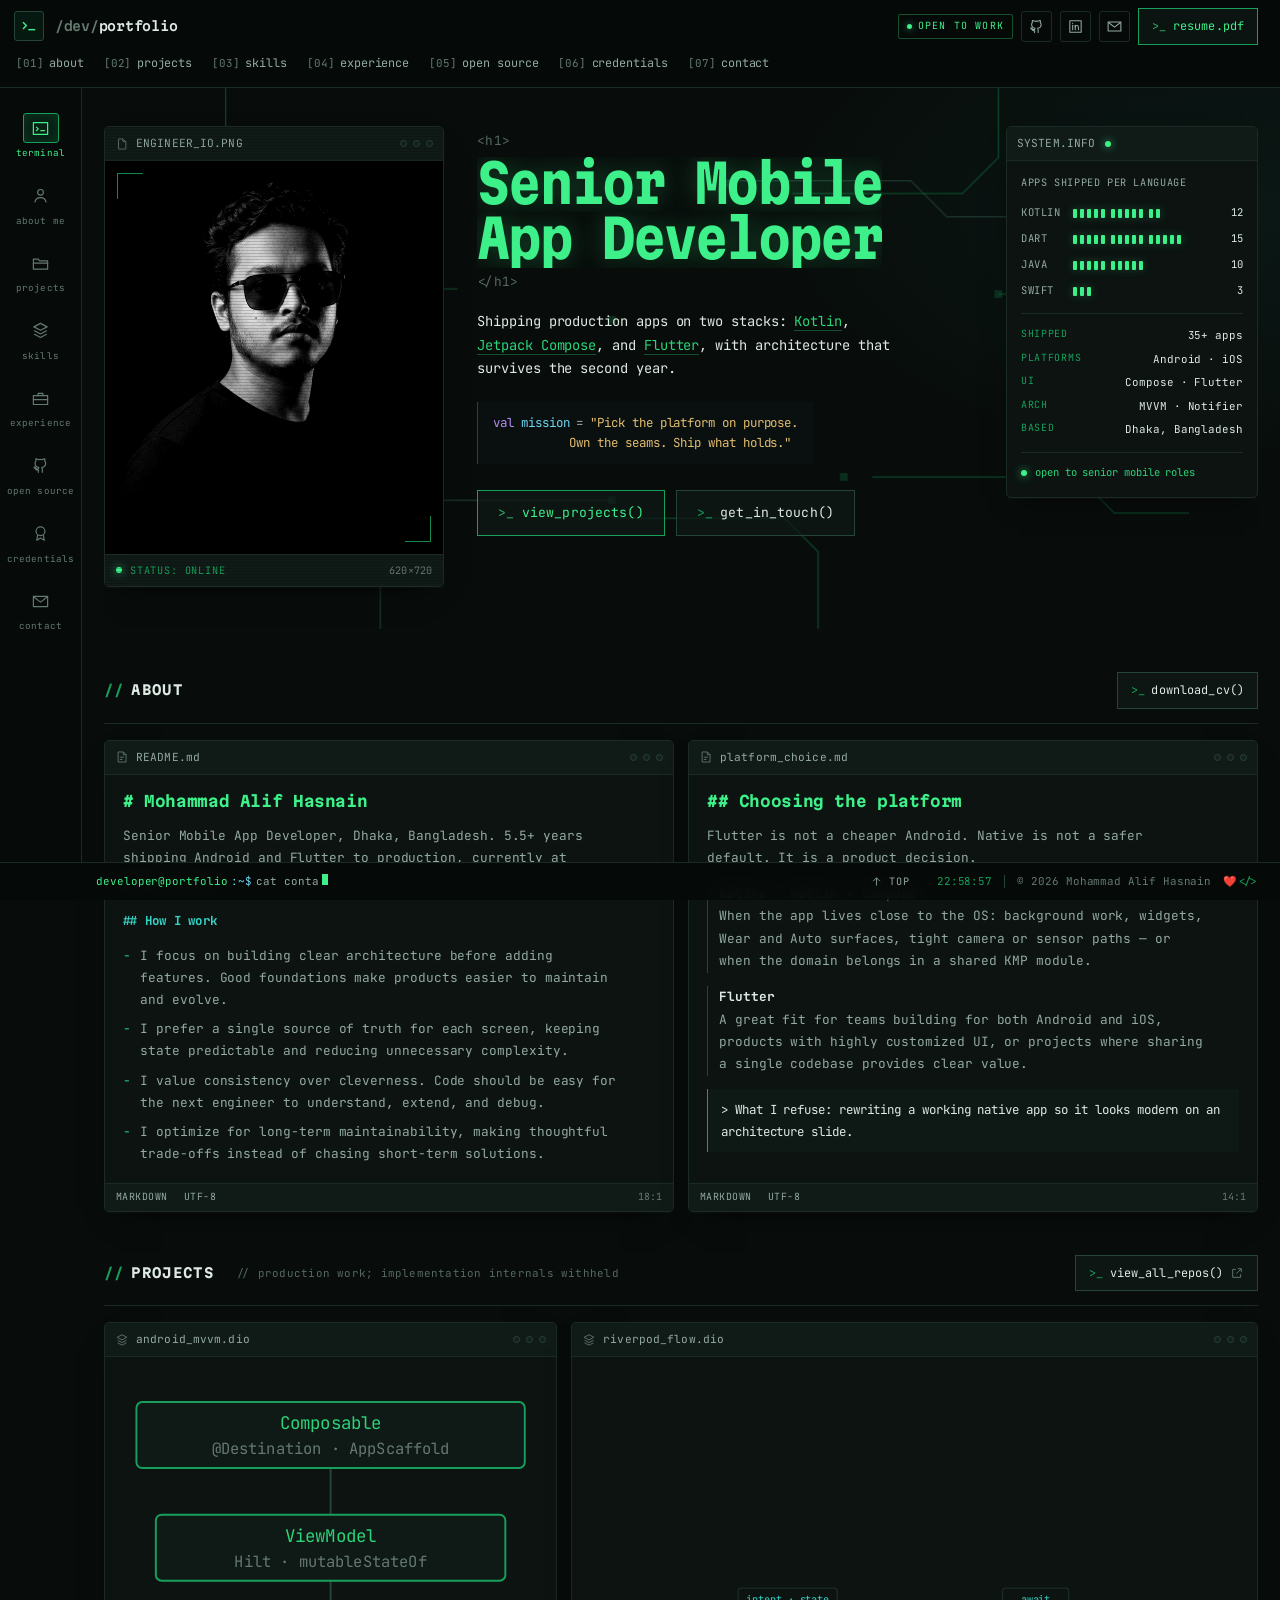
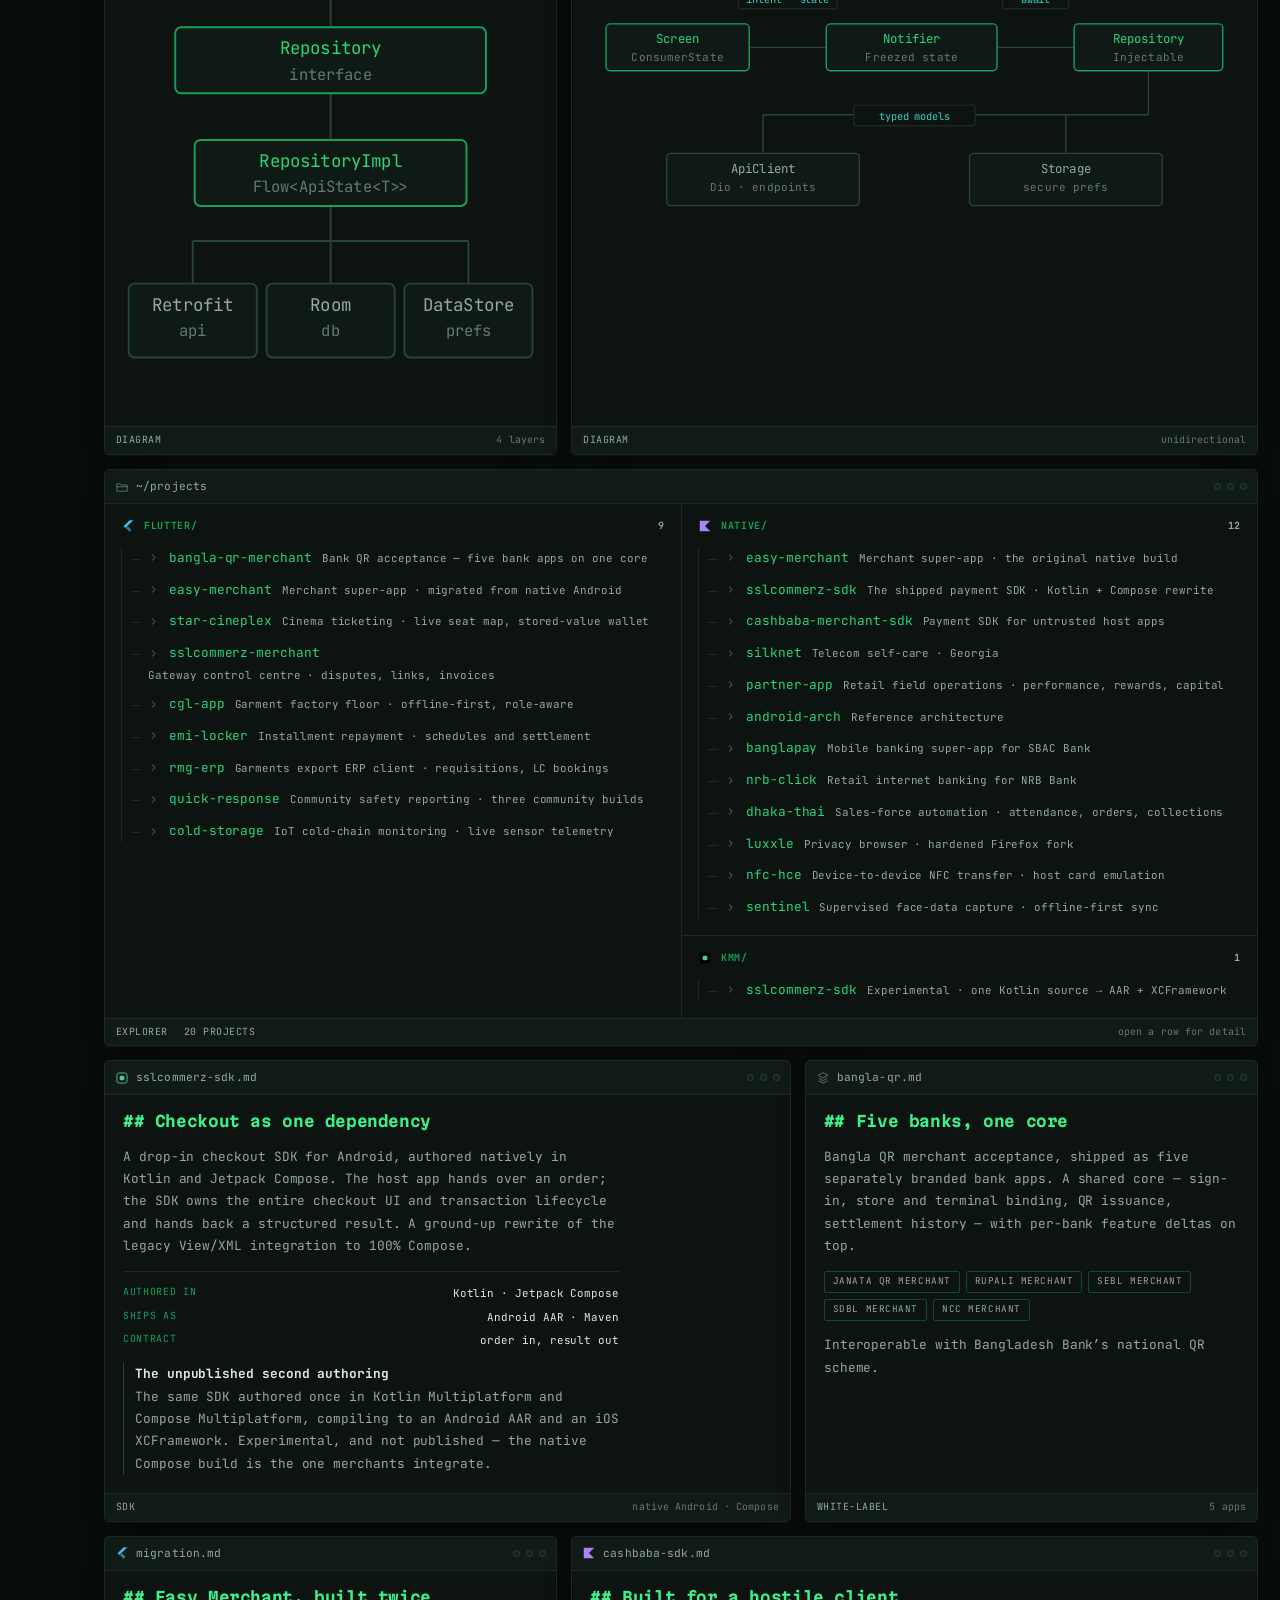
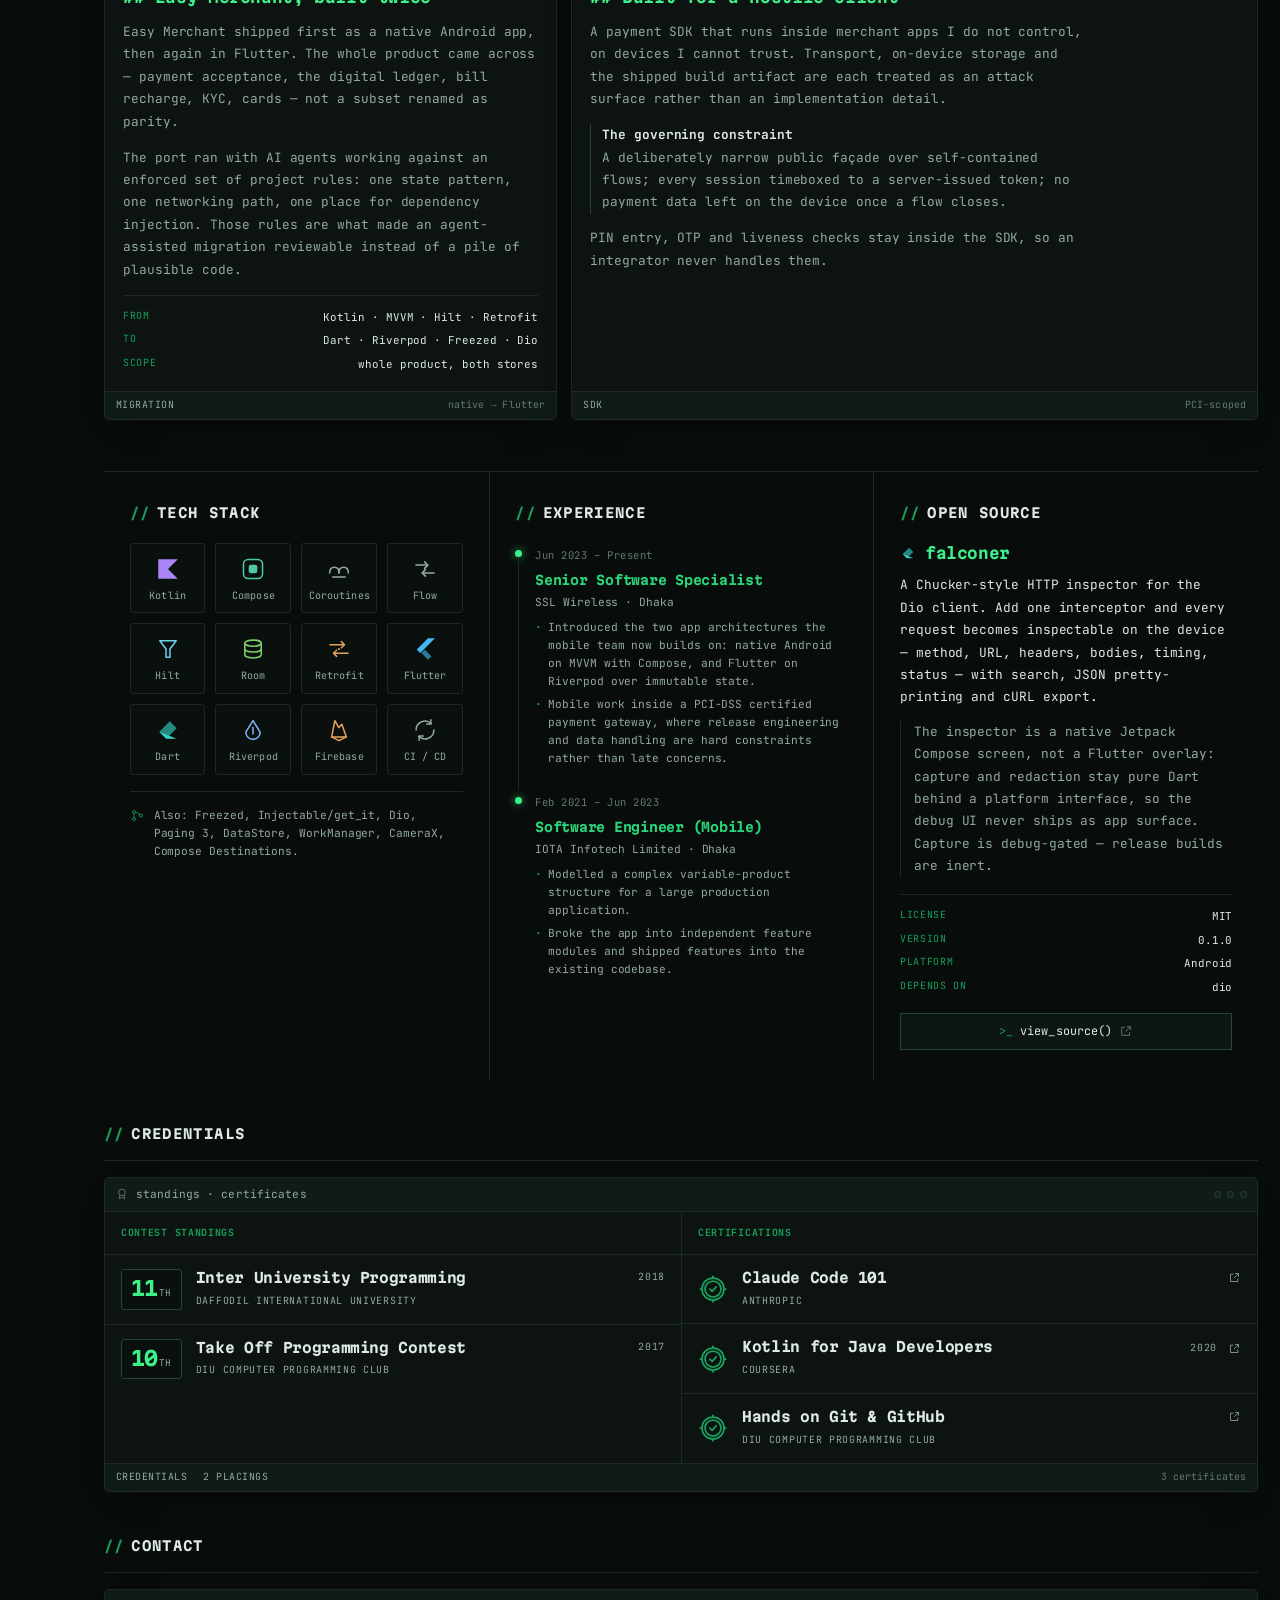
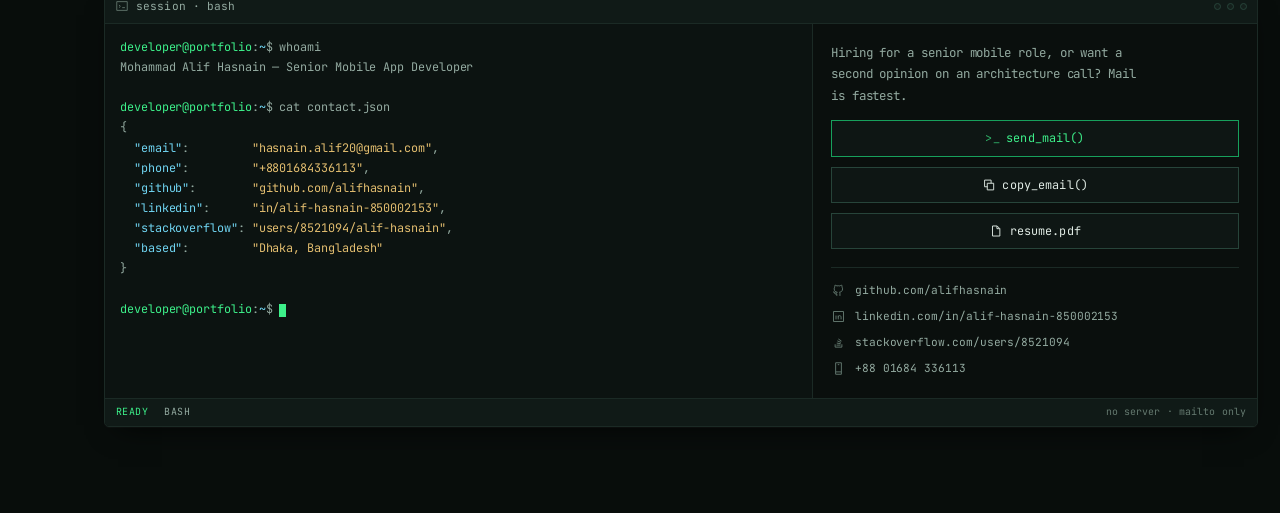
==== commit b4f4bffb: "feat: update OpenGraph tags, topbar availability badge, and footer prompt" ====
--- a/index.html
+++ b/index.html
@@ -1,27 +1,36 @@
 <!DOCTYPE html>
 <html lang="en" data-boot="pending">
+
 <head>
-<meta charset="utf-8">
-<meta name="viewport" content="width=device-width, initial-scale=1">
-<title>Mohammad Alif Hasnain — Senior Mobile App Developer</title>
-<meta name="description" content="Senior Mobile App Developer building production Android and Flutter apps. Kotlin, Jetpack Compose, Dart, Riverpod, MVVM architecture.">
-<meta name="color-scheme" content="dark">
-<meta name="theme-color" content="#080d0b">
-
-<meta property="og:type" content="website">
-<meta property="og:title" content="Mohammad Alif Hasnain — Senior Mobile App Developer">
-<meta property="og:description" content="Production Android and Flutter. Kotlin, Compose, Dart, Riverpod, MVVM.">
-<meta property="og:image" content="assets/img/og.png">
-<meta name="twitter:card" content="summary_large_image">
-
-<link rel="icon" href="assets/img/favicon.svg" type="image/svg+xml">
-<link rel="preload" href="assets/fonts/martian-mono-latin.woff2" as="font" type="font/woff2" crossorigin>
-<link rel="preload" href="assets/fonts/jetbrains-mono-latin.woff2" as="font" type="font/woff2" crossorigin>
-<link rel="stylesheet" href="assets/css/site.css">
+  <meta charset="utf-8">
+  <meta name="viewport" content="width=device-width, initial-scale=1">
+  <title>Mohammad Alif Hasnain — Senior Mobile App Developer</title>
+  <meta name="description"
+    content="Senior Mobile App Developer building production Android and Flutter apps. Kotlin, Jetpack Compose, Dart, Riverpod, MVVM architecture.">
+  <meta name="color-scheme" content="dark">
+  <meta name="theme-color" content="#080d0b">
+
+  <meta property="og:type" content="website">
+  <meta property="og:title" content="Mohammad Alif Hasnain — Senior Mobile App Developer">
+  <meta property="og:description" content="Production Android and Flutter. Kotlin, Compose, Dart, Riverpod, MVVM.">
+  <!-- Facebook, LinkedIn and Slack want an absolute URL here; this stays relative
+       until the deploy domain is decided, so previews will resolve on some
+       scrapers and not others. Swap in https://<domain>/assets/img/og.png. -->
+  <meta property="og:image" content="assets/img/og.png">
+  <meta property="og:image:width" content="1200">
+  <meta property="og:image:height" content="630">
+  <meta property="og:image:alt" content="Terminal window reading Mohammad Alif Hasnain, Senior Mobile App Developer, with a Kotlin, Jetpack Compose, Dart, Flutter, Riverpod and MVVM stack line.">
+  <meta name="twitter:card" content="summary_large_image">
+
+  <link rel="icon" href="assets/img/favicon.svg" type="image/svg+xml">
+  <link rel="preload" href="assets/fonts/martian-mono-latin.woff2" as="font" type="font/woff2" crossorigin>
+  <link rel="preload" href="assets/fonts/jetbrains-mono-latin.woff2" as="font" type="font/woff2" crossorigin>
+  <link rel="stylesheet" href="assets/css/site.css">
 </head>
+
 <body id="top">
 
-<!--
+  <!--
   THESIS: A portfolio that is the engineer's own working environment, not a page about
   one. Refuses the centered-hero / three-identical-cards / soft-gradient candidate site.
   OWN-WORLD: Phosphor green (#3df08a) on near-black (#080d0b). Every container is IDE
@@ -38,221 +47,418 @@
   FINISH: unreviewed and undocumented is unfinished; this build ends with the finish review, the verdict, and DESIGN.md
 -->
 
-<a class="skiplink" href="#main">Skip to content</a>
-
-<svg class="sprite" aria-hidden="true" focusable="false" width="0" height="0" style="position:absolute">
-  <defs>
-    <symbol id="i-terminal" viewBox="0 0 24 24"><path d="M3 4.5h18v15H3z"/><path d="m6.8 10.2 2.4 2.3-2.4 2.3"/><path d="M12.4 14.8h4.6"/></symbol>
-    <symbol id="i-user" viewBox="0 0 24 24"><circle cx="12" cy="8" r="3.6"/><path d="M5 20.2c.6-3.6 3.4-5.6 7-5.6s6.4 2 7 5.6"/></symbol>
-    <symbol id="i-folder" viewBox="0 0 24 24"><path d="M3 6.4h6l1.8 2.2H21v10.6H3z"/><path d="M3 11.6h18"/></symbol>
-    <symbol id="i-layers" viewBox="0 0 24 24"><path d="m12 3 8.4 4.4L12 11.8 3.6 7.4z"/><path d="m4.4 12.4 7.6 4 7.6-4"/><path d="m4.4 16.8 7.6 4 7.6-4"/></symbol>
-    <symbol id="i-briefcase" viewBox="0 0 24 24"><path d="M3 8.4h18v11.2H3z"/><path d="M9 8.4V5.6h6v2.8"/><path d="M3 13.4h18"/></symbol>
-    <symbol id="i-note" viewBox="0 0 24 24"><path d="M5.4 3.4h9.2L19 7.8v12.8H5.4z"/><path d="M14.2 3.6v4.4H18.8"/><path d="M8.4 12.4h7"/><path d="M8.4 16.2h4.6"/></symbol>
-    <symbol id="i-mail" viewBox="0 0 24 24"><path d="M3 5.6h18v12.8H3z"/><path d="m3.6 6.4 8.4 6.4 8.4-6.4"/></symbol>
-    <symbol id="i-phone" viewBox="0 0 24 24"><path d="M7.4 2.8h9.2v18.4H7.4z"/><path d="M7.4 17.4h9.2"/><path d="M10.8 5.8h2.4"/></symbol>
-    <symbol id="i-github" viewBox="0 0 24 24"><path d="M9.3 20.6v-2.9c-3 .5-3.8-1.3-3.8-1.3-.5-1.2-1.2-1.6-1.2-1.6-1-.7 0-.7 0-.7 1.1.1 1.7 1.1 1.7 1.1 1 1.7 2.6 1.2 3.3.9.1-.7.4-1.2.7-1.5-2.4-.3-4.9-1.2-4.9-5.3 0-1.2.4-2.1 1.1-2.9-.1-.3-.5-1.4.1-2.8 0 0 1-.3 3.2 1.1a8.6 8.6 0 0 1 4.6 0c2.2-1.4 3.2-1.1 3.2-1.1.6 1.4.2 2.5.1 2.8.7.8 1.1 1.7 1.1 2.9 0 4.1-2.5 5-4.9 5.3.4.4.7 1.1.7 2.2v3.8"/></symbol>
-    <symbol id="i-linkedin" viewBox="0 0 24 24"><path d="M4 4h16v16H4z"/><path d="M8 10.4v6.2"/><path d="M8 7.6v.2"/><path d="M11.6 16.6v-6.2"/><path d="M11.6 13.2c0-1.6.9-2.6 2.3-2.6s2.2 1 2.2 2.6v3.4"/></symbol>
-    <symbol id="i-arrow-up" viewBox="0 0 24 24"><path d="M12 19.4V5.2"/><path d="m5.8 11.4 6.2-6.2 6.2 6.2"/></symbol>
-    <symbol id="i-copy" viewBox="0 0 24 24"><path d="M9 9h11v11.4H9z"/><path d="M15.6 9V3.6H4.4V15h5.2"/></symbol>
-    <symbol id="i-external" viewBox="0 0 24 24"><path d="M13.4 4.6H19.4v6"/><path d="M19 5 11 13"/><path d="M18.2 14v5.4H4.6V5.8H10"/></symbol>
-    <symbol id="i-doc" viewBox="0 0 24 24"><path d="M6 3.4h8L18.6 8v12.6H6z"/><path d="M13.6 3.6V8h4.8"/></symbol>
-    <symbol id="i-check" viewBox="0 0 24 24"><path d="m5 12.8 4.4 4.4L19 7.6"/></symbol>
-    <symbol id="i-award" viewBox="0 0 24 24"><circle cx="12" cy="9.2" r="5.6"/><path d="m8.5 13.9-1.3 6.5 4.8-2.6 4.8 2.6-1.3-6.5"/></symbol>
-    <symbol id="i-seal" viewBox="0 0 24 24"><circle cx="12" cy="12" r="8.8"/><circle cx="12" cy="12" r="6.4"/><path d="m9.5 12.1 1.8 1.8 3.2-3.6"/><path d="M12 3.2V1.8"/><path d="M12 22.2v-1.4"/><path d="M3.2 12H1.8"/><path d="M22.2 12h-1.4"/></symbol>
-    <symbol id="i-caret" viewBox="0 0 24 24"><path d="m9.6 6.4 6 5.6-6 5.6"/></symbol>
-    <symbol id="i-play" viewBox="0 0 24 24"><path d="M6.2 3.6 19.4 12 6.2 20.4z"/></symbol>
-    <symbol id="i-stack" viewBox="0 0 24 24"><path d="M17.4 14.8v4.6H6.6v-4.6"/><path d="M8.8 16.2h6.4"/><path d="m9.2 12.9 6.3 1.1"/><path d="m10.1 9.5 5.9 2.2"/><path d="m11.8 6.4 5 3.3"/></symbol>
-
-    <symbol id="t-kotlin" viewBox="0 0 24 24"><path d="M3 3h18l-9 9 9 9H3z" fill="currentColor" stroke="none"/></symbol>
-    <symbol id="t-compose" viewBox="0 0 24 24"><rect x="3.2" y="3.2" width="17.6" height="17.6" rx="4.4"/><rect x="8" y="8" width="8" height="8" rx="2.2" fill="currentColor" stroke="none"/></symbol>
-    <symbol id="t-coroutines" viewBox="0 0 24 24"><path d="M3.4 15.6c0-3.4 2-5.2 4.3-5.2s4.3 1.8 4.3 5.2"/><path d="M12 15.6c0-3.4 2-5.2 4.3-5.2s4.3 1.8 4.3 5.2"/><path d="M6.2 19.4h11.6"/></symbol>
-    <symbol id="t-flow" viewBox="0 0 24 24"><path d="M3.6 8.4h10.8"/><path d="m11.6 5.4 3 3-3 3"/><path d="M20.4 15.6H9.6"/><path d="m12.4 12.6-3 3 3 3"/></symbol>
-    <symbol id="t-hilt" viewBox="0 0 24 24"><path d="M4.4 4.4h15.2L13.8 12v7.6h-3.6V12z"/></symbol>
-    <symbol id="t-room" viewBox="0 0 24 24"><ellipse cx="12" cy="6.6" rx="7.6" ry="2.8"/><path d="M4.4 6.6v10.8c0 1.6 3.4 2.8 7.6 2.8s7.6-1.2 7.6-2.8V6.6"/><path d="M4.4 12c0 1.6 3.4 2.8 7.6 2.8s7.6-1.2 7.6-2.8"/></symbol>
-    <symbol id="t-retrofit" viewBox="0 0 24 24"><path d="M3.6 8h13.2"/><path d="m14.2 5.2 2.8 2.8-2.8 2.8"/><path d="M20.4 16h-13.2"/><path d="m9.8 13.2-2.8 2.8 2.8 2.8"/><circle cx="12" cy="12" r=".9" fill="currentColor" stroke="none"/></symbol>
-    <symbol id="t-flutter" viewBox="0 0 24 24"><path d="M14.8 2 4.4 12.4l3.2 3.2L21.2 2z" fill="currentColor" stroke="none"/><path d="M14.8 22 8.6 15.8l3.2-3.2L18 18.8z" fill="currentColor" stroke="none" opacity=".62"/></symbol>
-    <symbol id="t-dart" viewBox="0 0 24 24"><path d="M4 13.6 13.6 4l6.4 6.4-9.6 9.6z" fill="currentColor" stroke="none" opacity=".62"/><path d="M4 13.6 10.4 20h9.6L4 13.6z" fill="currentColor" stroke="none"/></symbol>
-    <symbol id="t-riverpod" viewBox="0 0 24 24"><path d="M12 3.4 18.6 14a6.6 6.6 0 1 1-13.2 0z"/><path d="M12 9.6v6"/></symbol>
-    <symbol id="t-firebase" viewBox="0 0 24 24"><path d="m5.2 18.4 3-15 3.6 6.4 2.8-3.2 4.2 11.8z"/><path d="m5.2 18.4 6.8 3.4 6.8-3.4"/></symbol>
-    <symbol id="t-git" viewBox="0 0 24 24"><circle cx="6.4" cy="6.4" r="2.4"/><circle cx="6.4" cy="17.6" r="2.4"/><circle cx="17.6" cy="12" r="2.4"/><path d="M6.4 8.8v6.4"/><path d="M8.6 7.4c4.6 0 6.6 1.6 6.6 4.6"/></symbol>
-    <symbol id="t-cicd" viewBox="0 0 24 24"><path d="M20.2 12a8.2 8.2 0 0 1-14 5.8"/><path d="M3.8 12a8.2 8.2 0 0 1 14-5.8"/><path d="M17.4 2.6v3.8h-3.8"/><path d="M6.6 21.4v-3.8h3.8"/></symbol>
-  </defs>
-</svg>
-
-<header class="topbar">
-  <a class="brand" href="#top" aria-label="Home">
-    <span class="brand__mark" aria-hidden="true">
-      <svg viewBox="0 0 24 24"><path d="m5.4 8 3.4 3.4L5.4 15" /><path d="M12 16.4h6.6"/></svg>
-    </span>
-    <span class="brand__path"><span class="brand__dir">/dev/</span>portfolio</span>
-  </a>
-
-  <nav class="nav" aria-label="Sections">
-    <a href="#about"><i>[01]</i>about</a>
-    <a href="#projects"><i>[02]</i>projects</a>
-    <a href="#skills"><i>[03]</i>skills</a>
-    <a href="#experience"><i>[04]</i>experience</a>
-    <a href="#opensource"><i>[05]</i>open&nbsp;source</a>
-    <a href="#credentials"><i>[06]</i>credentials</a>
-    <a href="#contact"><i>[07]</i>contact</a>
-  </nav>
-
-  <div class="topbar__end">
-    <span class="draftchip" title="Placeholder content — see PLACEHOLDERS.md">
-      <span class="dot" aria-hidden="true"></span>draft
-    </span>
-    <a class="iconbtn" href="https://github.com/alifhasnain" aria-label="GitHub"><svg><use href="#i-github"/></svg></a>
-    <a class="iconbtn" href="https://linkedin.com/in/alif-hasnain-850002153" aria-label="LinkedIn"><svg><use href="#i-linkedin"/></svg></a>
-    <a class="iconbtn iconbtn--keep" href="mailto:hasnain.alif20@gmail.com" aria-label="Email"><svg><use href="#i-mail"/></svg></a>
-    <a class="termbtn termbtn--hot" href="assets/alif-hasnain-resume.pdf" download>
-      <span class="termbtn__caret" aria-hidden="true">&gt;_</span>resume.pdf
+  <a class="skiplink" href="#main">Skip to content</a>
+
+  <svg class="sprite" aria-hidden="true" focusable="false" width="0" height="0" style="position:absolute">
+    <defs>
+      <symbol id="i-terminal" viewBox="0 0 24 24">
+        <path d="M3 4.5h18v15H3z" />
+        <path d="m6.8 10.2 2.4 2.3-2.4 2.3" />
+        <path d="M12.4 14.8h4.6" />
+      </symbol>
+      <symbol id="i-user" viewBox="0 0 24 24">
+        <circle cx="12" cy="8" r="3.6" />
+        <path d="M5 20.2c.6-3.6 3.4-5.6 7-5.6s6.4 2 7 5.6" />
+      </symbol>
+      <symbol id="i-folder" viewBox="0 0 24 24">
+        <path d="M3 6.4h6l1.8 2.2H21v10.6H3z" />
+        <path d="M3 11.6h18" />
+      </symbol>
+      <symbol id="i-layers" viewBox="0 0 24 24">
+        <path d="m12 3 8.4 4.4L12 11.8 3.6 7.4z" />
+        <path d="m4.4 12.4 7.6 4 7.6-4" />
+        <path d="m4.4 16.8 7.6 4 7.6-4" />
+      </symbol>
+      <symbol id="i-briefcase" viewBox="0 0 24 24">
+        <path d="M3 8.4h18v11.2H3z" />
+        <path d="M9 8.4V5.6h6v2.8" />
+        <path d="M3 13.4h18" />
+      </symbol>
+      <symbol id="i-note" viewBox="0 0 24 24">
+        <path d="M5.4 3.4h9.2L19 7.8v12.8H5.4z" />
+        <path d="M14.2 3.6v4.4H18.8" />
+        <path d="M8.4 12.4h7" />
+        <path d="M8.4 16.2h4.6" />
+      </symbol>
+      <symbol id="i-mail" viewBox="0 0 24 24">
+        <path d="M3 5.6h18v12.8H3z" />
+        <path d="m3.6 6.4 8.4 6.4 8.4-6.4" />
+      </symbol>
+      <symbol id="i-phone" viewBox="0 0 24 24">
+        <path d="M7.4 2.8h9.2v18.4H7.4z" />
+        <path d="M7.4 17.4h9.2" />
+        <path d="M10.8 5.8h2.4" />
+      </symbol>
+      <symbol id="i-github" viewBox="0 0 24 24">
+        <path
+          d="M9.3 20.6v-2.9c-3 .5-3.8-1.3-3.8-1.3-.5-1.2-1.2-1.6-1.2-1.6-1-.7 0-.7 0-.7 1.1.1 1.7 1.1 1.7 1.1 1 1.7 2.6 1.2 3.3.9.1-.7.4-1.2.7-1.5-2.4-.3-4.9-1.2-4.9-5.3 0-1.2.4-2.1 1.1-2.9-.1-.3-.5-1.4.1-2.8 0 0 1-.3 3.2 1.1a8.6 8.6 0 0 1 4.6 0c2.2-1.4 3.2-1.1 3.2-1.1.6 1.4.2 2.5.1 2.8.7.8 1.1 1.7 1.1 2.9 0 4.1-2.5 5-4.9 5.3.4.4.7 1.1.7 2.2v3.8" />
+      </symbol>
+      <symbol id="i-linkedin" viewBox="0 0 24 24">
+        <path d="M4 4h16v16H4z" />
+        <path d="M8 10.4v6.2" />
+        <path d="M8 7.6v.2" />
+        <path d="M11.6 16.6v-6.2" />
+        <path d="M11.6 13.2c0-1.6.9-2.6 2.3-2.6s2.2 1 2.2 2.6v3.4" />
+      </symbol>
+      <symbol id="i-arrow-up" viewBox="0 0 24 24">
+        <path d="M12 19.4V5.2" />
+        <path d="m5.8 11.4 6.2-6.2 6.2 6.2" />
+      </symbol>
+      <symbol id="i-copy" viewBox="0 0 24 24">
+        <path d="M9 9h11v11.4H9z" />
+        <path d="M15.6 9V3.6H4.4V15h5.2" />
+      </symbol>
+      <symbol id="i-external" viewBox="0 0 24 24">
+        <path d="M13.4 4.6H19.4v6" />
+        <path d="M19 5 11 13" />
+        <path d="M18.2 14v5.4H4.6V5.8H10" />
+      </symbol>
+      <symbol id="i-doc" viewBox="0 0 24 24">
+        <path d="M6 3.4h8L18.6 8v12.6H6z" />
+        <path d="M13.6 3.6V8h4.8" />
+      </symbol>
+      <symbol id="i-check" viewBox="0 0 24 24">
+        <path d="m5 12.8 4.4 4.4L19 7.6" />
+      </symbol>
+      <symbol id="i-award" viewBox="0 0 24 24">
+        <circle cx="12" cy="9.2" r="5.6" />
+        <path d="m8.5 13.9-1.3 6.5 4.8-2.6 4.8 2.6-1.3-6.5" />
+      </symbol>
+      <symbol id="i-seal" viewBox="0 0 24 24">
+        <circle cx="12" cy="12" r="8.8" />
+        <circle cx="12" cy="12" r="6.4" />
+        <path d="m9.5 12.1 1.8 1.8 3.2-3.6" />
+        <path d="M12 3.2V1.8" />
+        <path d="M12 22.2v-1.4" />
+        <path d="M3.2 12H1.8" />
+        <path d="M22.2 12h-1.4" />
+      </symbol>
+      <symbol id="i-caret" viewBox="0 0 24 24">
+        <path d="m9.6 6.4 6 5.6-6 5.6" />
+      </symbol>
+      <symbol id="i-play" viewBox="0 0 24 24">
+        <path d="M6.2 3.6 19.4 12 6.2 20.4z" />
+      </symbol>
+      <symbol id="i-stack" viewBox="0 0 24 24">
+        <path d="M17.4 14.8v4.6H6.6v-4.6" />
+        <path d="M8.8 16.2h6.4" />
+        <path d="m9.2 12.9 6.3 1.1" />
+        <path d="m10.1 9.5 5.9 2.2" />
+        <path d="m11.8 6.4 5 3.3" />
+      </symbol>
+
+      <symbol id="t-kotlin" viewBox="0 0 24 24">
+        <path d="M3 3h18l-9 9 9 9H3z" fill="currentColor" stroke="none" />
+      </symbol>
+      <symbol id="t-compose" viewBox="0 0 24 24">
+        <rect x="3.2" y="3.2" width="17.6" height="17.6" rx="4.4" />
+        <rect x="8" y="8" width="8" height="8" rx="2.2" fill="currentColor" stroke="none" />
+      </symbol>
+      <symbol id="t-coroutines" viewBox="0 0 24 24">
+        <path d="M3.4 15.6c0-3.4 2-5.2 4.3-5.2s4.3 1.8 4.3 5.2" />
+        <path d="M12 15.6c0-3.4 2-5.2 4.3-5.2s4.3 1.8 4.3 5.2" />
+        <path d="M6.2 19.4h11.6" />
+      </symbol>
+      <symbol id="t-flow" viewBox="0 0 24 24">
+        <path d="M3.6 8.4h10.8" />
+        <path d="m11.6 5.4 3 3-3 3" />
+        <path d="M20.4 15.6H9.6" />
+        <path d="m12.4 12.6-3 3 3 3" />
+      </symbol>
+      <symbol id="t-hilt" viewBox="0 0 24 24">
+        <path d="M4.4 4.4h15.2L13.8 12v7.6h-3.6V12z" />
+      </symbol>
+      <symbol id="t-room" viewBox="0 0 24 24">
+        <ellipse cx="12" cy="6.6" rx="7.6" ry="2.8" />
+        <path d="M4.4 6.6v10.8c0 1.6 3.4 2.8 7.6 2.8s7.6-1.2 7.6-2.8V6.6" />
+        <path d="M4.4 12c0 1.6 3.4 2.8 7.6 2.8s7.6-1.2 7.6-2.8" />
+      </symbol>
+      <symbol id="t-retrofit" viewBox="0 0 24 24">
+        <path d="M3.6 8h13.2" />
+        <path d="m14.2 5.2 2.8 2.8-2.8 2.8" />
+        <path d="M20.4 16h-13.2" />
+        <path d="m9.8 13.2-2.8 2.8 2.8 2.8" />
+        <circle cx="12" cy="12" r=".9" fill="currentColor" stroke="none" />
+      </symbol>
+      <symbol id="t-flutter" viewBox="0 0 24 24">
+        <path d="M14.8 2 4.4 12.4l3.2 3.2L21.2 2z" fill="currentColor" stroke="none" />
+        <path d="M14.8 22 8.6 15.8l3.2-3.2L18 18.8z" fill="currentColor" stroke="none" opacity=".62" />
+      </symbol>
+      <symbol id="t-dart" viewBox="0 0 24 24">
+        <path d="M4 13.6 13.6 4l6.4 6.4-9.6 9.6z" fill="currentColor" stroke="none" opacity=".62" />
+        <path d="M4 13.6 10.4 20h9.6L4 13.6z" fill="currentColor" stroke="none" />
+      </symbol>
+      <symbol id="t-riverpod" viewBox="0 0 24 24">
+        <path d="M12 3.4 18.6 14a6.6 6.6 0 1 1-13.2 0z" />
+        <path d="M12 9.6v6" />
+      </symbol>
+      <symbol id="t-firebase" viewBox="0 0 24 24">
+        <path d="m5.2 18.4 3-15 3.6 6.4 2.8-3.2 4.2 11.8z" />
+        <path d="m5.2 18.4 6.8 3.4 6.8-3.4" />
+      </symbol>
+      <symbol id="t-git" viewBox="0 0 24 24">
+        <circle cx="6.4" cy="6.4" r="2.4" />
+        <circle cx="6.4" cy="17.6" r="2.4" />
+        <circle cx="17.6" cy="12" r="2.4" />
+        <path d="M6.4 8.8v6.4" />
+        <path d="M8.6 7.4c4.6 0 6.6 1.6 6.6 4.6" />
+      </symbol>
+      <symbol id="t-cicd" viewBox="0 0 24 24">
+        <path d="M20.2 12a8.2 8.2 0 0 1-14 5.8" />
+        <path d="M3.8 12a8.2 8.2 0 0 1 14-5.8" />
+        <path d="M17.4 2.6v3.8h-3.8" />
+        <path d="M6.6 21.4v-3.8h3.8" />
+      </symbol>
+    </defs>
+  </svg>
+
+  <header class="topbar">
+    <a class="brand" href="#top" aria-label="Home">
+      <span class="brand__mark" aria-hidden="true">
+        <svg viewBox="0 0 24 24">
+          <path d="m5.4 8 3.4 3.4L5.4 15" />
+          <path d="M12 16.4h6.6" />
+        </svg>
+      </span>
+      <span class="brand__path"><span class="brand__dir">/dev/</span>portfolio</span>
     </a>
-  </div>
-</header>
-
-<aside class="rail" aria-label="Quick navigation">
-  <ul>
-    <li><a href="#top" data-rail="top" class="is-active"><span class="rail__box"><svg><use href="#i-terminal"/></svg></span><span class="rail__label">terminal</span></a></li>
-    <li><a href="#about" data-rail="about"><span class="rail__box"><svg><use href="#i-user"/></svg></span><span class="rail__label">about me</span></a></li>
-    <li><a href="#projects" data-rail="projects"><span class="rail__box"><svg><use href="#i-folder"/></svg></span><span class="rail__label">projects</span></a></li>
-    <li><a href="#skills" data-rail="skills"><span class="rail__box"><svg><use href="#i-layers"/></svg></span><span class="rail__label">skills</span></a></li>
-    <li><a href="#experience" data-rail="experience"><span class="rail__box"><svg><use href="#i-briefcase"/></svg></span><span class="rail__label">experience</span></a></li>
-    <li><a href="#opensource" data-rail="opensource"><span class="rail__box"><svg><use href="#i-github"/></svg></span><span class="rail__label">open source</span></a></li>
-    <li><a href="#credentials" data-rail="credentials"><span class="rail__box"><svg><use href="#i-award"/></svg></span><span class="rail__label">credentials</span></a></li>
-    <li><a href="#contact" data-rail="contact"><span class="rail__box"><svg><use href="#i-mail"/></svg></span><span class="rail__label">contact</span></a></li>
-  </ul>
-</aside>
-
-<main id="main">
-
-  <!-- ══ HERO ═══════════════════════════════════════════════════════════ -->
-  <section class="hero" id="terminal" aria-labelledby="hero-title">
-    <svg class="traces" viewBox="0 0 1200 420" preserveAspectRatio="xMidYMid slice" aria-hidden="true" focusable="false">
-      <g class="traces__g">
-        <path d="M0 60h180l28 28h150"/><path d="M0 150h96l24-24h210l30 30h120"/>
-        <path d="M1200 74h-190l-26 26H860l-28-28H690"/><path d="M1200 190h-120l-30-30H900"/>
-        <path d="M0 300h150l26 26h190"/><path d="M1200 330h-210l-28-28h-160"/>
-        <path d="M420 420v-70l30-30h150"/><path d="M760 420v-60l-26-26H600"/>
-        <path d="M300 0v70l26 26h120"/><path d="M900 0v54l-28 28H740"/>
-      </g>
-      <g class="traces__n">
-        <rect x="355" y="84" width="6" height="6"/><rect x="597" y="177" width="6" height="6"/>
-        <rect x="687" y="71" width="6" height="6"/><rect x="897" y="157" width="6" height="6"/>
-        <rect x="363" y="323" width="6" height="6"/><rect x="777" y="299" width="6" height="6"/>
-        <rect x="597" y="317" width="6" height="6"/><rect x="443" y="93" width="6" height="6"/>
-      </g>
-    </svg>
-
-    <figure class="pane pane--shot portrait">
-      <div class="pane__bar">
-        <span class="pane__name"><svg class="pane__ico" aria-hidden="true"><use href="#i-doc"/></svg>ENGINEER_IO.PNG</span>
-        <span class="pane__dots" aria-hidden="true"><i></i><i></i><i></i></span>
-      </div>
-      <div class="portrait__frame">
-        <span class="portrait__bracket portrait__bracket--tl" aria-hidden="true"></span>
-        <span class="portrait__bracket portrait__bracket--br" aria-hidden="true"></span>
-        <img src="assets/img/portrait.webp" alt="Portrait of Mohammad Alif Hasnain" width="620" height="720" fetchpriority="high" decoding="async">
-      </div>
-      <figcaption class="pane__foot">
-        <span class="led" aria-hidden="true"></span>STATUS: ONLINE
-        <span class="pane__foot-end">620×720</span>
-      </figcaption>
-    </figure>
-
-    <div class="hero__mid">
-      <p class="tagmark" aria-hidden="true">&lt;h1&gt;</p>
-      <h1 id="hero-title" class="hero__title">
-        <span class="wipe"><span>Senior Mobile</span></span>
-        <span class="wipe"><span>App Developer</span></span>
-      </h1>
-      <p class="tagmark" aria-hidden="true">&lt;/h1&gt;</p>
-
-      <p class="hero__lede">
-        Shipping production apps on two stacks:
-        <a class="clink" href="#skills">Kotlin</a>, <a class="clink" href="#skills">Jetpack&nbsp;Compose</a>,
-        and <a class="clink" href="#skills">Flutter</a>, with architecture that survives the second year.
-      </p>
-
-      <pre class="hero__mission"><code><span class="k">val</span> <span class="v">mission</span> = <span class="s">"Pick the platform on purpose.</span>
-<span class="s">           Own the seams. Ship what holds."</span></code></pre>
-
-      <div class="hero__cta">
-        <a class="termbtn termbtn--hot termbtn--lg" href="#projects"><span class="termbtn__caret" aria-hidden="true">&gt;_</span>view_projects()</a>
-        <a class="termbtn termbtn--lg" href="#contact"><span class="termbtn__caret" aria-hidden="true">&gt;_</span>get_in_touch()</a>
-      </div>
+
+    <nav class="nav" aria-label="Sections">
+      <a href="#about"><i>[01]</i>about</a>
+      <a href="#projects"><i>[02]</i>projects</a>
+      <a href="#skills"><i>[03]</i>skills</a>
+      <a href="#experience"><i>[04]</i>experience</a>
+      <a href="#opensource"><i>[05]</i>open&nbsp;source</a>
+      <a href="#credentials"><i>[06]</i>credentials</a>
+      <a href="#contact"><i>[07]</i>contact</a>
+    </nav>
+
+    <div class="topbar__end">
+      <span class="statuschip statuschip--live" title="Available for senior mobile roles">
+        <span class="dot" aria-hidden="true"></span>open to work
+      </span>
+      <a class="iconbtn" href="https://github.com/alifhasnain" target="_blank" rel="noopener noreferrer"
+        aria-label="GitHub (opens in a new tab)"><svg>
+          <use href="#i-github" />
+        </svg></a>
+      <a class="iconbtn" href="https://linkedin.com/in/alif-hasnain-850002153" target="_blank" rel="noopener noreferrer"
+        aria-label="LinkedIn (opens in a new tab)"><svg>
+          <use href="#i-linkedin" />
+        </svg></a>
+      <a class="iconbtn iconbtn--keep" href="mailto:hasnain.alif20@gmail.com" aria-label="Email"><svg>
+          <use href="#i-mail" />
+        </svg></a>
+      <a class="termbtn termbtn--hot" href="assets/alif-hasnain-resume.pdf" download>
+        <span class="termbtn__caret" aria-hidden="true">&gt;_</span>resume.pdf
+      </a>
     </div>
-
-    <div class="pane sysinfo">
-      <div class="pane__bar">
-        <span class="pane__name">SYSTEM.INFO</span>
-        <span class="led led--pulse" aria-hidden="true"></span>
-      </div>
-      <div class="sysinfo__body">
-        <p class="sysinfo__cap">apps shipped per language</p>
-        <ul class="meters">
-          <li><span class="meters__k">Kotlin</span><span class="meter" style="--fill:14" aria-hidden="true"></span><span class="meters__v">9</span></li>
-          <li><span class="meters__k">Dart</span><span class="meter" style="--fill:12" aria-hidden="true"></span><span class="meters__v">8</span></li>
-          <li><span class="meters__k">Java</span><span class="meter" style="--fill:12" aria-hidden="true"></span><span class="meters__v">8</span></li>
-          <li><span class="meters__k">Swift</span><span class="meter" style="--fill:11" aria-hidden="true"></span><span class="meters__v">7</span></li>
-        </ul>
-        <dl class="kv">
-          <dt>SHIPPED</dt><dd>35+ apps</dd>
-          <dt>PLATFORMS</dt><dd>Android · iOS</dd>
-          <dt>UI</dt><dd>Compose · Flutter</dd>
-          <dt>ARCH</dt><dd>MVVM · Notifier</dd>
-          <dt>BASED</dt><dd>Dhaka, Bangladesh</dd>
-        </dl>
-        <p class="sysinfo__status"><span class="led" aria-hidden="true"></span>open to senior mobile roles</p>
-      </div>
-    </div>
-  </section>
-
-  <!-- ══ ABOUT ══════════════════════════════════════════════════════════ -->
-  <section class="band" id="about" aria-labelledby="about-h">
-    <div class="band__head">
-      <h2 class="mark" id="about-h"><i aria-hidden="true">//</i>ABOUT</h2>
-      <a class="termbtn" href="assets/alif-hasnain-resume.pdf" download><span class="termbtn__caret" aria-hidden="true">&gt;_</span>download_cv()</a>
-    </div>
-
-    <div class="grid grid--about">
-      <article class="pane">
+  </header>
+
+  <aside class="rail" aria-label="Quick navigation">
+    <ul>
+      <li><a href="#top" data-rail="top" class="is-active"><span class="rail__box"><svg>
+              <use href="#i-terminal" />
+            </svg></span><span class="rail__label">terminal</span></a></li>
+      <li><a href="#about" data-rail="about"><span class="rail__box"><svg>
+              <use href="#i-user" />
+            </svg></span><span class="rail__label">about me</span></a></li>
+      <li><a href="#projects" data-rail="projects"><span class="rail__box"><svg>
+              <use href="#i-folder" />
+            </svg></span><span class="rail__label">projects</span></a></li>
+      <li><a href="#skills" data-rail="skills"><span class="rail__box"><svg>
+              <use href="#i-layers" />
+            </svg></span><span class="rail__label">skills</span></a></li>
+      <li><a href="#experience" data-rail="experience"><span class="rail__box"><svg>
+              <use href="#i-briefcase" />
+            </svg></span><span class="rail__label">experience</span></a></li>
+      <li><a href="#opensource" data-rail="opensource"><span class="rail__box"><svg>
+              <use href="#i-github" />
+            </svg></span><span class="rail__label">open source</span></a></li>
+      <li><a href="#credentials" data-rail="credentials"><span class="rail__box"><svg>
+              <use href="#i-award" />
+            </svg></span><span class="rail__label">credentials</span></a></li>
+      <li><a href="#contact" data-rail="contact"><span class="rail__box"><svg>
+              <use href="#i-mail" />
+            </svg></span><span class="rail__label">contact</span></a></li>
+    </ul>
+  </aside>
+
+  <main id="main">
+
+    <!-- ══ HERO ═══════════════════════════════════════════════════════════ -->
+    <section class="hero" id="terminal" aria-labelledby="hero-title">
+      <svg class="traces" viewBox="0 0 1200 420" preserveAspectRatio="xMidYMid slice" aria-hidden="true"
+        focusable="false">
+        <g class="traces__g">
+          <path d="M0 60h180l28 28h150" />
+          <path d="M0 150h96l24-24h210l30 30h120" />
+          <path d="M1200 74h-190l-26 26H860l-28-28H690" />
+          <path d="M1200 190h-120l-30-30H900" />
+          <path d="M0 300h150l26 26h190" />
+          <path d="M1200 330h-210l-28-28h-160" />
+          <path d="M420 420v-70l30-30h150" />
+          <path d="M760 420v-60l-26-26H600" />
+          <path d="M300 0v70l26 26h120" />
+          <path d="M900 0v54l-28 28H740" />
+        </g>
+        <g class="traces__n">
+          <rect x="355" y="84" width="6" height="6" />
+          <rect x="597" y="177" width="6" height="6" />
+          <rect x="687" y="71" width="6" height="6" />
+          <rect x="897" y="157" width="6" height="6" />
+          <rect x="363" y="323" width="6" height="6" />
+          <rect x="777" y="299" width="6" height="6" />
+          <rect x="597" y="317" width="6" height="6" />
+          <rect x="443" y="93" width="6" height="6" />
+        </g>
+      </svg>
+
+      <figure class="pane pane--shot portrait">
         <div class="pane__bar">
-          <span class="pane__name"><svg class="pane__ico" aria-hidden="true"><use href="#i-note"/></svg>README.md</span>
+          <span class="pane__name"><svg class="pane__ico" aria-hidden="true">
+              <use href="#i-doc" />
+            </svg>ENGINEER_IO.PNG</span>
           <span class="pane__dots" aria-hidden="true"><i></i><i></i><i></i></span>
         </div>
-        <div class="md">
-          <h3 class="md__h1"># Mohammad Alif Hasnain</h3>
-          <p>Senior Mobile App Developer, Dhaka, Bangladesh. 5+ years shipping Android and Flutter to production, currently at SSL&nbsp;Wireless.</p>
-          <h4 class="md__h2">## How I work</h4>
-          <ul class="md__list">
-            <li>Architecture before features. A screen is a weekend; the seam between data and UI is where an app rots.</li>
-            <li>One immutable stream per screen. If two things can disagree about state, eventually they will.</li>
-            <li>If a rule needs an emulator to test, the boundary is in the wrong place.</li>
-            <li>Release engineering is product work: signing, staged rollout, crash budget, and a rollback someone has actually rehearsed.</li>
+        <div class="portrait__frame">
+          <span class="portrait__bracket portrait__bracket--tl" aria-hidden="true"></span>
+          <span class="portrait__bracket portrait__bracket--br" aria-hidden="true"></span>
+          <img src="assets/img/portrait.webp" alt="Portrait of Mohammad Alif Hasnain" width="620" height="720"
+            fetchpriority="high" decoding="async">
+        </div>
+        <figcaption class="pane__foot">
+          <span class="led" aria-hidden="true"></span>STATUS: ONLINE
+          <span class="pane__foot-end">620×720</span>
+        </figcaption>
+      </figure>
+
+      <div class="hero__mid">
+        <p class="tagmark" aria-hidden="true">&lt;h1&gt;</p>
+        <h1 id="hero-title" class="hero__title">
+          <span class="wipe"><span>Senior Mobile</span></span>
+          <span class="wipe"><span>App Developer</span></span>
+        </h1>
+        <p class="tagmark" aria-hidden="true">&lt;/h1&gt;</p>
+
+        <p class="hero__lede">
+          Shipping production apps on two stacks:
+          <a class="clink" href="#skills">Kotlin</a>, <a class="clink" href="#skills">Jetpack&nbsp;Compose</a>,
+          and <a class="clink" href="#skills">Flutter</a>, with architecture that survives the second year.
+        </p>
+
+        <pre class="hero__mission"><code><span class="k">val</span> <span class="v">mission</span> = <span class="s">"Pick the platform on purpose.</span>
+<span class="s">           Own the seams. Ship what holds."</span></code></pre>
+
+        <div class="hero__cta">
+          <a class="termbtn termbtn--hot termbtn--lg" href="#projects"><span class="termbtn__caret"
+              aria-hidden="true">&gt;_</span>view_projects()</a>
+          <a class="termbtn termbtn--lg" href="#contact"><span class="termbtn__caret"
+              aria-hidden="true">&gt;_</span>get_in_touch()</a>
+        </div>
+      </div>
+
+      <div class="pane sysinfo">
+        <div class="pane__bar">
+          <span class="pane__name">SYSTEM.INFO</span>
+          <span class="led led--pulse" aria-hidden="true"></span>
+        </div>
+        <div class="sysinfo__body">
+          <p class="sysinfo__cap">apps shipped per language</p>
+          <!-- One cell per shipped app, grouped in fives. The run of cells IS the
+               number — not a proportion of an implied maximum — so a count and
+               its cells cannot silently disagree the way a `--fill` percentage
+               could. Change a number here and add or remove cells to match; the
+               two sit on the same line, so a mismatch is visible on sight.
+               The cells are aria-hidden because .meters__v already states the
+               count as text. -->
+          <ul class="meters">
+            <li><span class="meters__k">Kotlin</span><span class="tally"
+                aria-hidden="true"><i></i><i></i><i></i><i></i><i></i><i></i><i></i><i></i><i></i><i></i><i></i><i></i></span><span
+                class="meters__v">12</span></li>
+            <li><span class="meters__k">Dart</span><span class="tally"
+                aria-hidden="true"><i></i><i></i><i></i><i></i><i></i><i></i><i></i><i></i><i></i><i></i><i></i><i></i><i></i><i></i><i></i></span><span
+                class="meters__v">15</span></li>
+            <li><span class="meters__k">Java</span><span class="tally"
+                aria-hidden="true"><i></i><i></i><i></i><i></i><i></i><i></i><i></i><i></i><i></i><i></i></span><span
+                class="meters__v">10</span></li>
+            <li><span class="meters__k">Swift</span><span class="tally"
+                aria-hidden="true"><i></i><i></i><i></i></span><span class="meters__v">3</span></li>
           </ul>
+          <dl class="kv">
+            <dt>SHIPPED</dt>
+            <dd>35+ apps</dd>
+            <dt>PLATFORMS</dt>
+            <dd>Android · iOS</dd>
+            <dt>UI</dt>
+            <dd>Compose · Flutter</dd>
+            <dt>ARCH</dt>
+            <dd>MVVM · Notifier</dd>
+            <dt>BASED</dt>
+            <dd>Dhaka, Bangladesh</dd>
+          </dl>
+          <p class="sysinfo__status"><span class="led" aria-hidden="true"></span>open to senior mobile roles</p>
         </div>
-        <div class="pane__status"><span>MARKDOWN</span><span>utf-8</span><span class="pane__status-end">18:1</span></div>
-      </article>
-
-      <article class="pane">
-        <div class="pane__bar">
-          <span class="pane__name"><svg class="pane__ico" aria-hidden="true"><use href="#i-note"/></svg>platform_choice.md</span>
-          <span class="pane__dots" aria-hidden="true"><i></i><i></i><i></i></span>
-        </div>
-        <div class="md">
-          <h3 class="md__h1">## Choosing the platform</h3>
-          <p>Flutter is not a cheaper Android. Native is not a safer default. It is a product decision, and I make it out loud.</p>
-          <p class="md__pick"><b>Native · Kotlin + Compose</b><br>When the app lives close to the OS: background work, widgets, Wear and Auto surfaces, tight camera or sensor paths — or when the domain belongs in a shared KMP module the backend team also reads.</p>
-          <p class="md__pick"><b>Flutter</b><br>When one team must hold two stores on one deadline, when the design system is bespoke enough that platform widgets fight it, or when custom rendering <em>is</em> the product.</p>
-          <blockquote class="md__quote">&gt; What I refuse: rewriting a working native app so it looks modern on an architecture slide.</blockquote>
-        </div>
-        <div class="pane__status"><span>MARKDOWN</span><span>utf-8</span><span class="pane__status-end">14:1</span></div>
-      </article>
-    </div>
-  </section>
-
-  <!-- ══ PROJECTS ═══════════════════════════════════════════════════ -->
-  <!-- No screenshots exist, so the section argues in structure instead: two
+      </div>
+    </section>
+
+    <!-- ══ ABOUT ══════════════════════════════════════════════════════════ -->
+    <section class="band" id="about" aria-labelledby="about-h">
+      <div class="band__head">
+        <h2 class="mark" id="about-h"><i aria-hidden="true">//</i>ABOUT</h2>
+        <a class="termbtn" href="assets/alif-hasnain-resume.pdf" download><span class="termbtn__caret"
+            aria-hidden="true">&gt;_</span>download_cv()</a>
+      </div>
+
+      <div class="grid grid--about">
+        <article class="pane">
+          <div class="pane__bar">
+            <span class="pane__name"><svg class="pane__ico" aria-hidden="true">
+                <use href="#i-note" />
+              </svg>README.md</span>
+            <span class="pane__dots" aria-hidden="true"><i></i><i></i><i></i></span>
+          </div>
+          <div class="md">
+            <h3 class="md__h1"># Mohammad Alif Hasnain</h3>
+            <p>Senior Mobile App Developer, Dhaka, Bangladesh. 5.5+ years shipping Android and Flutter to production,
+              currently at SSL&nbsp;Wireless.</p>
+            <h4 class="md__h2">## How I work</h4>
+            <ul class="md__list">
+              <li>I focus on building clear architecture before adding features. Good foundations make products easier to maintain and evolve.</li>
+              <li>I prefer a single source of truth for each screen, keeping state predictable and reducing unnecessary complexity.</li>
+              <li>I value consistency over cleverness. Code should be easy for the next engineer to understand, extend, and debug.</li>
+              <li>I optimize for long-term maintainability, making thoughtful trade-offs instead of chasing short-term solutions.</li>
+            </ul>
+          </div>
+          <div class="pane__status"><span>MARKDOWN</span><span>utf-8</span><span class="pane__status-end">18:1</span>
+          </div>
+        </article>
+
+        <article class="pane">
+          <div class="pane__bar">
+            <span class="pane__name"><svg class="pane__ico" aria-hidden="true">
+                <use href="#i-note" />
+              </svg>platform_choice.md</span>
+            <span class="pane__dots" aria-hidden="true"><i></i><i></i><i></i></span>
+          </div>
+          <div class="md">
+            <h3 class="md__h1">## Choosing the platform</h3>
+            <p>Flutter is not a cheaper Android. Native is not a safer default. It is a product decision.</p>
+            <p class="md__pick"><b>Native · Kotlin + Compose</b><br>When the app lives close to the OS: background work,
+              widgets, Wear and Auto surfaces, tight camera or sensor paths — or when the domain belongs in a shared KMP
+              module.</p>
+            <p class="md__pick"><b>Flutter</b><br>A great fit for teams building for both Android and iOS, products with highly customized UI, or projects where sharing a single codebase provides clear value.
+            </p>
+            <blockquote class="md__quote">&gt; What I refuse: rewriting a working native app so it looks modern on an
+              architecture slide.</blockquote>
+          </div>
+          <div class="pane__status"><span>MARKDOWN</span><span>utf-8</span><span class="pane__status-end">14:1</span>
+          </div>
+        </article>
+      </div>
+    </section>
+
+    <!-- ══ PROJECTS ═══════════════════════════════════════════════════ -->
+    <!-- No screenshots exist, so the section argues in structure instead: two
        architecture diagrams for HOW, a project explorer for WHAT and at what
        breadth, then four deep dives for the stories a lead will ask about. The
        explorer is native to this world (an IDE sidebar) and the source data is
@@ -260,683 +466,1207 @@
        characters, and nothing carries a collapse caret because nothing
        collapses. Client names are published with the owner's authorisation;
        bundle ids, class names, endpoints and crypto wire formats are not. -->
-  <section class="band" id="projects" aria-labelledby="projects-h">
-    <div class="band__head">
-      <h2 class="mark" id="projects-h"><i aria-hidden="true">//</i>PROJECTS</h2>
-      <p class="band__note"><span class="sample">// production work; implementation internals withheld</span></p>
-      <a class="termbtn" href="https://github.com/alifhasnain?tab=repositories"><span class="termbtn__caret" aria-hidden="true">&gt;_</span>view_all_repos()</a>
+    <section class="band" id="projects" aria-labelledby="projects-h">
+      <div class="band__head">
+        <h2 class="mark" id="projects-h"><i aria-hidden="true">//</i>PROJECTS</h2>
+        <p class="band__note"><span class="sample">// production work; implementation internals withheld</span></p>
+        <a class="termbtn" href="https://github.com/alifhasnain?tab=repositories" target="_blank"
+          rel="noopener noreferrer"><span class="termbtn__caret" aria-hidden="true">&gt;_</span>view_all_repos()<svg
+            class="termbtn__ext" aria-hidden="true">
+            <use href="#i-external" />
+          </svg></a>
+      </div>
+
+      <div class="mosaic">
+
+        <article class="pane pane--dgA">
+          <div class="pane__bar">
+            <span class="pane__name"><svg class="pane__ico" aria-hidden="true">
+                <use href="#i-layers" />
+              </svg>android_mvvm.dio</span>
+            <span class="pane__dots" aria-hidden="true"><i></i><i></i><i></i></span>
+          </div>
+          <div class="dgm">
+            <svg viewBox="0 0 220 330" role="img"
+              aria-label="Native Android layers: a Composable screen wrapped in a shared scaffold, a Hilt ViewModel extending BaseViewModel and holding Compose state, a repository interface, an implementation emitting a Flow of loading, success and failure states, and three data sources — Retrofit, Room and DataStore. There is no use-case tier.">
+              <g class="dgm__wire">
+                <path d="M110 50v24" />
+                <path d="M110 108v24" />
+                <path d="M110 166v24" />
+                <path d="M110 224v18" />
+                <path d="M39 242h142" />
+                <path d="M39 242v22" />
+                <path d="M110 242v22" />
+                <path d="M181 242v22" />
+              </g>
+              <g class="dgm__box">
+                <rect x="10" y="16" width="200" height="34" rx="3" /><text x="110" y="30">Composable</text><text x="110"
+                  y="43" class="dim">@Destination · AppScaffold</text>
+                <rect x="20" y="74" width="180" height="34" rx="3" /><text x="110" y="88">ViewModel</text><text x="110"
+                  y="101" class="dim">Hilt · mutableStateOf</text>
+                <rect x="30" y="132" width="160" height="34" rx="3" /><text x="110" y="146">Repository</text><text
+                  x="110" y="159" class="dim">interface</text>
+                <rect x="40" y="190" width="140" height="34" rx="3" /><text x="110" y="204">RepositoryImpl</text><text
+                  x="110" y="217" class="dim">Flow&lt;ApiState&lt;T&gt;&gt;</text>
+              </g>
+              <g class="dgm__box dgm__box--leaf">
+                <rect x="6" y="264" width="66" height="38" rx="3" /><text x="39" y="278">Retrofit</text><text x="39"
+                  y="291" class="dim">api</text>
+                <rect x="77" y="264" width="66" height="38" rx="3" /><text x="110" y="278">Room</text><text x="110"
+                  y="291" class="dim">db</text>
+                <rect x="148" y="264" width="66" height="38" rx="3" /><text x="181" y="278">DataStore</text><text
+                  x="181" y="291" class="dim">prefs</text>
+              </g>
+            </svg>
+          </div>
+          <div class="pane__status"><span>DIAGRAM</span><span class="pane__status-end">4 layers</span></div>
+        </article>
+
+        <article class="pane pane--dgF">
+          <div class="pane__bar">
+            <span class="pane__name"><svg class="pane__ico" aria-hidden="true">
+                <use href="#i-layers" />
+              </svg>riverpod_flow.dio</span>
+            <span class="pane__dots" aria-hidden="true"><i></i><i></i><i></i></span>
+          </div>
+          <div class="dgm">
+            <svg viewBox="0 0 480 190" role="img"
+              aria-label="Flutter Riverpod flow: a ConsumerState screen sends intent to a Notifier, which holds immutable Freezed state and hands it back; the Notifier awaits an Injectable repository, which calls a Dio client over namespaced endpoints and reads secure preference storage, returning typed models.">
+              <g class="dgm__wire">
+                <path d="M120 63h56" />
+                <path d="M300 63h56" />
+                <path d="M410 80v32" />
+                <path d="M130 112h280" />
+                <path d="M130 112v28" />
+                <path d="M350 112v28" />
+              </g>
+              <g class="dgm__lab">
+                <rect x="112" y="20" width="72" height="15" rx="2" /><text x="148" y="31">intent · state</text>
+                <rect x="304" y="20" width="48" height="15" rx="2" /><text x="328" y="31">await</text>
+                <rect x="196" y="105" width="88" height="15" rx="2" /><text x="240" y="116">typed models</text>
+              </g>
+              <g class="dgm__box">
+                <rect x="16" y="46" width="104" height="34" rx="3" /><text x="68" y="60">Screen</text><text x="68"
+                  y="73" class="dim">ConsumerState</text>
+                <rect x="176" y="46" width="124" height="34" rx="3" /><text x="238" y="60">Notifier</text><text x="238"
+                  y="73" class="dim">Freezed state</text>
+                <rect x="356" y="46" width="108" height="34" rx="3" /><text x="410" y="60">Repository</text><text
+                  x="410" y="73" class="dim">Injectable</text>
+              </g>
+              <g class="dgm__box dgm__box--leaf">
+                <rect x="60" y="140" width="140" height="38" rx="3" /><text x="130" y="154">ApiClient</text><text
+                  x="130" y="167" class="dim">Dio · endpoints</text>
+                <rect x="280" y="140" width="140" height="38" rx="3" /><text x="350" y="154">Storage</text><text x="350"
+                  y="167" class="dim">secure prefs</text>
+              </g>
+            </svg>
+          </div>
+          <div class="pane__status"><span>DIAGRAM</span><span class="pane__status-end">unidirectional</span></div>
+        </article>
+
+        <article class="pane pane--tree">
+          <div class="pane__bar">
+            <span class="pane__name"><svg class="pane__ico" aria-hidden="true">
+                <use href="#i-folder" />
+              </svg>~/projects</span>
+            <span class="pane__dots" aria-hidden="true"><i></i><i></i><i></i></span>
+          </div>
+          <div class="tree">
+            <div class="tree__col">
+              <section class="tree__group">
+                <h3 class="tree__cap"><svg class="tree__ico tint-f" aria-hidden="true">
+                    <use href="#t-flutter" />
+                  </svg>flutter/<span class="tree__count">9</span></h3>
+                <ul class="tree__list">
+                  <li class="tree__item">
+                    <details class="tree__d">
+                      <summary class="tree__row">
+                        <svg class="tree__caret" aria-hidden="true">
+                          <use href="#i-caret" />
+                        </svg>
+                        <span class="tree__name">bangla-qr-merchant</span>
+                        <span class="tree__desc">Bank QR acceptance &mdash; five bank apps on one core</span>
+                      </summary>
+                      <div class="tree__panel">
+                        <p class="tree__detail">Turns a merchant&rsquo;s phone into a payment terminal: enter an amount,
+                          issue an interoperable Bangla QR for the customer to scan, or drive a card and wallet checkout
+                          through the gateway. Settlement status and daily summaries land in a live dashboard with full
+                          transaction history. Bilingual throughout, with PINs encrypted on the device before transport
+                          and tokens held in the platform keystore.</p>
+                        <ul class="tree__tags">
+                          <li>Flutter</li>
+                          <li>Riverpod</li>
+                          <li>Freezed</li>
+                          <li>Dio</li>
+                          <li>Injectable</li>
+                          <li>secure storage</li>
+                        </ul>
+                        <ul class="tree__kids">
+                          <li class="has-store"><a
+                              href="https://play.google.com/store/apps/details?id=com.sslwireless.jblmerchant"
+                              target="_blank" rel="noopener noreferrer"
+                              aria-label="Janata QR Merchant on Google Play (opens in a new tab)">Janata QR Merchant<svg
+                                class="tree__kid-ico" aria-hidden="true">
+                                <use href="#i-play" />
+                              </svg></a></li>
+                          <li class="has-store"><a
+                              href="https://play.google.com/store/apps/details?id=com.sslwireless.rupalimerchant"
+                              target="_blank" rel="noopener noreferrer"
+                              aria-label="Rupali Merchant on Google Play (opens in a new tab)">Rupali Merchant<svg
+                                class="tree__kid-ico" aria-hidden="true">
+                                <use href="#i-play" />
+                              </svg></a></li>
+                          <li class="has-store"><a
+                              href="https://play.google.com/store/apps/details?id=com.sslwireless.seblmerchant"
+                              target="_blank" rel="noopener noreferrer"
+                              aria-label="SEBL Merchant on Google Play (opens in a new tab)">SEBL Merchant<svg
+                                class="tree__kid-ico" aria-hidden="true">
+                                <use href="#i-play" />
+                              </svg></a></li>
+                          <li>SDBL Merchant</li>
+                          <li>NCC Merchant</li>
+                        </ul>
+                      </div>
+                    </details>
+                  </li>
+                  <li class="tree__item">
+                    <details class="tree__d">
+                      <summary class="tree__row">
+                        <svg class="tree__caret" aria-hidden="true">
+                          <use href="#i-caret" />
+                        </svg>
+                        <span class="tree__name">easy-merchant</span>
+                        <span class="tree__desc">Merchant super-app &middot; migrated from native Android</span>
+                      </summary>
+                      <div class="tree__panel">
+                        <p class="tree__detail">A merchant super-app rather than a payment terminal: QR acceptance and
+                          settlement sit beside a digital ledger for daily receivables and payables, utility and airtime
+                          recharge funded from the settlement balance, inventory and order management, KYC onboarding
+                          with face liveness, card issuance and referrals. This is the Flutter build; the native
+                          original is listed under <code>native/</code>.</p>
+                        <ul class="tree__tags">
+                          <li>Flutter</li>
+                          <li>Riverpod</li>
+                          <li>Freezed</li>
+                          <li>Dio</li>
+                          <li>get_it</li>
+                          <li>Injectable</li>
+                        </ul>
+                        <a class="tree__store"
+                          href="https://play.google.com/store/apps/details?id=com.sslwireless.easymerchants"
+                          target="_blank" rel="noopener noreferrer"><svg class="tree__store-ico" aria-hidden="true">
+                            <use href="#i-play" />
+                          </svg>play_store()<svg class="tree__store-ext" aria-hidden="true">
+                            <use href="#i-external" />
+                          </svg></a>
+                      </div>
+                    </details>
+                  </li>
+                  <li class="tree__item">
+                    <details class="tree__d">
+                      <summary class="tree__row">
+                        <svg class="tree__caret" aria-hidden="true">
+                          <use href="#i-caret" />
+                        </svg>
+                        <span class="tree__name">star-cineplex</span>
+                        <span class="tree__desc">Cinema ticketing &middot; live seat map, stored-value wallet</span>
+                      </summary>
+                      <div class="tree__panel">
+                        <p class="tree__detail">The whole browse&ndash;book&ndash;pay&ndash;enter journey in one app:
+                          film and showtime discovery across locations, a live seat map with time-boxed holds,
+                          concessions, and checkout through the payment gateway. Adds a stored-value cinema wallet with
+                          top-up and peer transfer, plus QR entry tickets. Resilient networking detects loss of
+                          connectivity and replays requests.</p>
+                        <ul class="tree__tags">
+                          <li>Flutter</li>
+                          <li>Riverpod</li>
+                          <li>Dio</li>
+                          <li>ScreenUtil</li>
+                          <li>Lottie</li>
+                        </ul>
+                      </div>
+                    </details>
+                  </li>
+                  <li class="tree__item">
+                    <details class="tree__d">
+                      <summary class="tree__row">
+                        <svg class="tree__caret" aria-hidden="true">
+                          <use href="#i-caret" />
+                        </svg>
+                        <span class="tree__name">sslcommerz-merchant</span>
+                        <span class="tree__desc">Gateway control centre &middot; disputes, links, invoices</span>
+                      </summary>
+                      <div class="tree__panel">
+                        <p class="tree__detail">The mobile control centre for merchants on the gateway: transaction
+                          monitoring, store and staff management, dispute handling, payment links and invoices, and a
+                          co-branded prepaid card &mdash; consolidating work that used to live across web dashboards and
+                          support calls. Biometric sign-in, encrypted local storage, real-time push. Around 747 Dart
+                          files across 33+ feature modules.</p>
+                        <ul class="tree__tags">
+                          <li>Flutter</li>
+                          <li>Riverpod</li>
+                          <li>Firebase</li>
+                          <li>biometrics</li>
+                          <li>pagination</li>
+                        </ul>
+                        <a class="tree__store"
+                          href="https://play.google.com/store/apps/details?id=com.sslwireless.sslcommerzmerchant"
+                          target="_blank" rel="noopener noreferrer"><svg class="tree__store-ico" aria-hidden="true">
+                            <use href="#i-play" />
+                          </svg>play_store()<svg class="tree__store-ext" aria-hidden="true">
+                            <use href="#i-external" />
+                          </svg></a>
+                      </div>
+                    </details>
+                  </li>
+                  <li class="tree__item">
+                    <details class="tree__d">
+                      <summary class="tree__row">
+                        <svg class="tree__caret" aria-hidden="true">
+                          <use href="#i-caret" />
+                        </svg>
+                        <span class="tree__name">cgl-app</span>
+                        <span class="tree__desc">Garment factory floor &middot; offline-first, role-aware</span>
+                      </summary>
+                      <div class="tree__panel">
+                        <p class="tree__detail">Digitises a garment factory&rsquo;s shop floor and pre-production
+                          paperwork for a role hierarchy of operators, supervisors, department heads and admins &mdash;
+                          hourly production, defect logs, quality checklists, absenteeism, garment movement, with charts
+                          and drill-downs for management. Offline-first because coverage inside factory buildings is
+                          unreliable: encrypted local cache, work continues offline, queued submissions sync on
+                          reconnect. ~25 feature modules, ~40 screens.</p>
+                        <ul class="tree__tags">
+                          <li>Flutter</li>
+                          <li>Riverpod</li>
+                          <li>Dio</li>
+                          <li>Hive</li>
+                          <li>offline-first</li>
+                        </ul>
+                      </div>
+                    </details>
+                  </li>
+                  <li class="tree__item">
+                    <details class="tree__d">
+                      <summary class="tree__row">
+                        <svg class="tree__caret" aria-hidden="true">
+                          <use href="#i-caret" />
+                        </svg>
+                        <span class="tree__name">emi-locker</span>
+                        <span class="tree__desc">Installment repayment &middot; schedules and settlement</span>
+                      </summary>
+                      <div class="tree__panel">
+                        <p class="tree__detail">Self-service installment repayment: OTP onboarding, PIN login, a
+                          consolidated view of financed purchases, each schedule with its price breakdown &mdash;
+                          principal, gateway charge, due date &mdash; full payment history, and settlement of a due
+                          installment with a real-time result. Replaces a branch or agent visit.</p>
+                        <ul class="tree__tags">
+                          <li>Flutter</li>
+                          <li>Riverpod</li>
+                          <li>Freezed</li>
+                          <li>Dio</li>
+                          <li>Injectable</li>
+                        </ul>
+                        <a class="tree__store"
+                          href="https://play.google.com/store/apps/details?id=com.sslwireless.lockercustomerpayment"
+                          target="_blank" rel="noopener noreferrer"><svg class="tree__store-ico" aria-hidden="true">
+                            <use href="#i-play" />
+                          </svg>play_store()<svg class="tree__store-ext" aria-hidden="true">
+                            <use href="#i-external" />
+                          </svg></a>
+                      </div>
+                    </details>
+                  </li>
+                  <li class="tree__item">
+                    <details class="tree__d">
+                      <summary class="tree__row">
+                        <svg class="tree__caret" aria-hidden="true">
+                          <use href="#i-caret" />
+                        </svg>
+                        <span class="tree__name">rmg-erp</span>
+                        <span class="tree__desc">Garments export ERP client &middot; requisitions, LC bookings</span>
+                      </summary>
+                      <div class="tree__panel">
+                        <p class="tree__detail">The field-and-office companion to a garments export ERP. Digitises the
+                          pre-shipment commercial pipeline: customers and brands, supplier and competitor pricing,
+                          delivery requisitions and approvals, and export bookings carrying Letter-of-Credit tenures,
+                          proforma invoices and revision histories. Heavily form-and-list driven, with server-side
+                          filtering, paginated lists and attachment upload.</p>
+                        <ul class="tree__tags">
+                          <li>Flutter</li>
+                          <li>Riverpod</li>
+                          <li>Freezed</li>
+                          <li>ScreenUtil</li>
+                          <li>pagination</li>
+                        </ul>
+                        <a class="tree__store" href="https://play.google.com/store/apps/details?id=com.sslwireless.rmg"
+                          target="_blank" rel="noopener noreferrer"><svg class="tree__store-ico" aria-hidden="true">
+                            <use href="#i-play" />
+                          </svg>play_store()<svg class="tree__store-ext" aria-hidden="true">
+                            <use href="#i-external" />
+                          </svg></a>
+                      </div>
+                    </details>
+                  </li>
+                  <li class="tree__item">
+                    <details class="tree__d">
+                      <summary class="tree__row">
+                        <svg class="tree__caret" aria-hidden="true">
+                          <use href="#i-caret" />
+                        </svg>
+                        <span class="tree__name">quick-response</span>
+                        <span class="tree__desc">Community safety reporting &middot; three community builds</span>
+                      </summary>
+                      <div class="tree__panel">
+                        <p class="tree__detail">Community safety reporting built for a non-technical audience in a
+                          time-critical moment: an incident goes out in two taps with photos, a voice note and GPS
+                          attached, then the resident tracks the response live. Designed to survive flaky connectivity,
+                          bilingual, with push for security alerts and emergencies. ~180 Dart files across 11 feature
+                          modules, a server-driven dynamic form engine, and a full image, audio and location capture
+                          pipeline.</p>
+                        <ul class="tree__tags">
+                          <li>Flutter</li>
+                          <li>Riverpod</li>
+                          <li>Dio</li>
+                          <li>media capture</li>
+                          <li>offline resilience</li>
+                        </ul>
+                        <ul class="tree__kids">
+                          <li class="has-store"><a
+                              href="https://play.google.com/store/apps/details?id=com.sslwireless.quickresponsegulshan"
+                              target="_blank" rel="noopener noreferrer"
+                              aria-label="Bhalobashar Gulshan on Google Play (opens in a new tab)">Bhalobashar
+                              Gulshan<svg class="tree__kid-ico" aria-hidden="true">
+                                <use href="#i-play" />
+                              </svg></a></li>
+                          <li class="has-store"><a
+                              href="https://play.google.com/store/apps/details?id=com.sslwireless.emergencyalert"
+                              target="_blank" rel="noopener noreferrer"
+                              aria-label="Quick Response on Google Play (opens in a new tab)">Quick Response<svg
+                                class="tree__kid-ico" aria-hidden="true">
+                                <use href="#i-play" />
+                              </svg></a></li>
+                          <li class="has-store"><a
+                              href="https://play.google.com/store/apps/details?id=com.sslwireless.quickresponsedhanmondi"
+                              target="_blank" rel="noopener noreferrer"
+                              aria-label="Quick Response Dhanmondi on Google Play (opens in a new tab)">Quick Response
+                              Dhanmondi<svg class="tree__kid-ico" aria-hidden="true">
+                                <use href="#i-play" />
+                              </svg></a></li>
+                        </ul>
+                      </div>
+                    </details>
+                  </li>
+                  <li class="tree__item">
+                    <details class="tree__d">
+                      <summary class="tree__row">
+                        <svg class="tree__caret" aria-hidden="true">
+                          <use href="#i-caret" />
+                        </svg>
+                        <span class="tree__name">cold-storage</span>
+                        <span class="tree__desc">IoT cold-chain monitoring &middot; live sensor telemetry</span>
+                      </summary>
+                      <div class="tree__panel">
+                        <p class="tree__detail">Live visibility into refrigeration infrastructure, where a sensor drift
+                          or a failed compressor can spoil a chamber&rsquo;s stock within hours. Streams temperature,
+                          humidity and battery from every chamber across an organisation&rsquo;s branches, classifies
+                          each as optimal, critical or offline, and surfaces it through dashboards, gauges, trend charts
+                          and a paginated alert history. Push escalates critical events with the app closed.</p>
+                        <ul class="tree__tags">
+                          <li>Flutter</li>
+                          <li>Riverpod</li>
+                          <li>Freezed</li>
+                          <li>WebSocket</li>
+                          <li>Injectable</li>
+                        </ul>
+                      </div>
+                    </details>
+                  </li>
+                </ul>
+              </section>
+            </div>
+            <div class="tree__col">
+              <section class="tree__group">
+                <h3 class="tree__cap"><svg class="tree__ico tint-k" aria-hidden="true">
+                    <use href="#t-kotlin" />
+                  </svg>native/<span class="tree__count">12</span></h3>
+                <ul class="tree__list">
+                  <li class="tree__item">
+                    <details class="tree__d">
+                      <summary class="tree__row">
+                        <svg class="tree__caret" aria-hidden="true">
+                          <use href="#i-caret" />
+                        </svg>
+                        <span class="tree__name">easy-merchant</span>
+                        <span class="tree__desc">Merchant super-app &middot; the original native build</span>
+                      </summary>
+                      <div class="tree__panel">
+                        <p class="tree__detail">The original native Android build, and the codebase the Flutter
+                          migration was carried across from. QR acceptance, instant payment notification and settlement
+                          to a bank account, plus the ledger, recharge, KYC and card tooling around it. The live store
+                          listing now serves the Flutter build.</p>
+                        <ul class="tree__tags">
+                          <li>Kotlin</li>
+                          <li>MVVM</li>
+                          <li>Hilt</li>
+                          <li>Retrofit</li>
+                          <li>Room</li>
+                        </ul>
+                      </div>
+                    </details>
+                  </li>
+                  <li class="tree__item">
+                    <details class="tree__d">
+                      <summary class="tree__row">
+                        <svg class="tree__caret" aria-hidden="true">
+                          <use href="#i-caret" />
+                        </svg>
+                        <span class="tree__name">sslcommerz-sdk</span>
+                        <span class="tree__desc">The shipped payment SDK &middot; Kotlin + Compose rewrite</span>
+                      </summary>
+                      <div class="tree__panel">
+                        <p class="tree__detail">A drop-in Android payment SDK, and the authoring merchants actually
+                          integrate: the host app hands over an order &mdash; amount, currency, customer, product,
+                          shipment, EMI terms &mdash; and the SDK owns the entire checkout UI and transaction lifecycle,
+                          returning a structured result. A ground-up rewrite of the legacy SDK from a View/XML
+                          integration to 100% Kotlin and Compose, shipped as a library module alongside a demo host app
+                          that exercises the public integration surface.</p>
+                        <ul class="tree__tags">
+                          <li>Kotlin</li>
+                          <li>Compose</li>
+                          <li>kotlinx.serialization</li>
+                          <li>Maven</li>
+                        </ul>
+                      </div>
+                    </details>
+                  </li>
+                  <li class="tree__item">
+                    <details class="tree__d">
+                      <summary class="tree__row">
+                        <svg class="tree__caret" aria-hidden="true">
+                          <use href="#i-caret" />
+                        </svg>
+                        <span class="tree__name">cashbaba-merchant-sdk</span>
+                        <span class="tree__desc">Payment SDK for untrusted host apps</span>
+                      </summary>
+                      <div class="tree__panel">
+                        <p class="tree__detail">A payment SDK engineered for a hostile client: it runs inside merchant
+                          apps the author does not control, on devices that cannot be trusted, so transport, on-device
+                          storage and the shipped artifact are each treated as an attack surface. A narrow public
+                          surface exposes eight self-contained flows, each launching a self-hosted Compose experience
+                          for PIN entry, OTP and biometric liveness and returning success, failure or cancel. Sessions
+                          are timeboxed to a server-issued token and retain no payment data. The demo harness is
+                          deliberately built on a different DI and storage stack, proving clean consumption of the
+                          published artifact.</p>
+                        <ul class="tree__tags">
+                          <li>Kotlin</li>
+                          <li>Compose</li>
+                          <li>Koin</li>
+                          <li>kotlinx.serialization</li>
+                        </ul>
+                      </div>
+                    </details>
+                  </li>
+                  <li class="tree__item">
+                    <details class="tree__d">
+                      <summary class="tree__row">
+                        <svg class="tree__caret" aria-hidden="true">
+                          <use href="#i-caret" />
+                        </svg>
+                        <span class="tree__name">silknet</span>
+                        <span class="tree__desc">Telecom self-care &middot; Georgia</span>
+                      </summary>
+                      <div class="tree__panel">
+                        <p class="tree__detail">One of the developer on the flagship self-care app of Georgia&rsquo;s
+                          largest telecom. Built the custom bundle builder &mdash; an interactive voice, SMS and data
+                          combination picker with reactive cost calculation and constraint checking &mdash; and the full
+                          stories and campaigns carousel, including local watch-progress persistence and a reordering
+                          algorithm that pushes fully watched items to the end of the feed.</p>
+                        <ul class="tree__tags">
+                          <li>Kotlin</li>
+                          <li>Compose</li>
+                          <li>Hilt</li>
+                          <li>Room</li>
+                          <li>Moshi</li>
+                          <li>MVI</li>
+                        </ul>
+                        <a class="tree__store"
+                          href="https://play.google.com/store/apps/details?id=com.mediapark.silknet.release"
+                          target="_blank" rel="noopener noreferrer"><svg class="tree__store-ico" aria-hidden="true">
+                            <use href="#i-play" />
+                          </svg>play_store()<svg class="tree__store-ext" aria-hidden="true">
+                            <use href="#i-external" />
+                          </svg></a>
+                      </div>
+                    </details>
+                  </li>
+                  <li class="tree__item">
+                    <details class="tree__d">
+                      <summary class="tree__row">
+                        <svg class="tree__caret" aria-hidden="true">
+                          <use href="#i-caret" />
+                        </svg>
+                        <span class="tree__name">partner-app</span>
+                        <span class="tree__desc">Retail field operations &middot; performance, rewards, capital</span>
+                      </summary>
+                      <div class="tree__panel">
+                        <p class="tree__detail">A retail-empowerment platform built for British American Tobacco,
+                          putting performance, rewards, working capital, inventory and brand communication for its field
+                          retailers and distribution partners into one app. Bilingual with runtime locale switching, an
+                          offline-tolerant data layer, and a security-first network stack appropriate to a rewards- and
+                          payment-adjacent product. Around 53 features in a single-module, single-activity Compose
+                          architecture.</p>
+                        <ul class="tree__tags">
+                          <li>Kotlin</li>
+                          <li>Compose</li>
+                          <li>single-activity</li>
+                          <li>offline-tolerant</li>
+                        </ul>
+                      </div>
+                    </details>
+                  </li>
+                  <li class="tree__item">
+                    <details class="tree__d">
+                      <summary class="tree__row">
+                        <svg class="tree__caret" aria-hidden="true">
+                          <use href="#i-caret" />
+                        </svg>
+                        <span class="tree__name">android-arch</span>
+                        <span class="tree__desc">Reference architecture</span>
+                      </summary>
+                      <div class="tree__panel">
+                        <p class="tree__detail">Two things at once: a living reference architecture that standardises
+                          how every Android feature in the organisation gets built, and a working employee app on an
+                          HRIS backend. Every network call, screen, dependency graph and state transition follows one
+                          documented pattern, with architecture contracts kept as per-directory README files, so a new
+                          feature drops in without re-litigating structure. This is the architecture the
+                          <code>android_mvvm</code> diagram above draws.
+                        </p>
+                        <ul class="tree__tags">
+                          <li>Kotlin</li>
+                          <li>Compose</li>
+                          <li>Hilt</li>
+                          <li>Retrofit</li>
+                          <li>Room</li>
+                          <li>Paging 3</li>
+                        </ul>
+                      </div>
+                    </details>
+                  </li>
+                  <li class="tree__item">
+                    <details class="tree__d">
+                      <summary class="tree__row">
+                        <svg class="tree__caret" aria-hidden="true">
+                          <use href="#i-caret" />
+                        </svg>
+                        <span class="tree__name">banglapay</span>
+                        <span class="tree__desc">Mobile banking super-app for SBAC Bank</span>
+                      </summary>
+                      <div class="tree__panel">
+                        <p class="tree__detail">A retail mobile-banking super-app: account management, money movement
+                          across every major domestic rail, bill and merchant payment, card servicing and agent-banking
+                          cash-out, behind a layered credential-gated security model. Broad enough to remove most
+                          reasons to visit a branch. Around 525 source files, 219 layouts, 80+ screens and 34 API
+                          modules.</p>
+                        <ul class="tree__tags">
+                          <li>Java</li>
+                          <li>Kotlin</li>
+                          <li>Android SDK</li>
+                          <li>javax.crypto</li>
+                        </ul>
+                        <a class="tree__store" href="https://play.google.com/store/apps/details?id=com.sbac"
+                          target="_blank" rel="noopener noreferrer"><svg class="tree__store-ico" aria-hidden="true">
+                            <use href="#i-play" />
+                          </svg>play_store()<svg class="tree__store-ext" aria-hidden="true">
+                            <use href="#i-external" />
+                          </svg></a>
+                      </div>
+                    </details>
+                  </li>
+                  <li class="tree__item">
+                    <details class="tree__d">
+                      <summary class="tree__row">
+                        <svg class="tree__caret" aria-hidden="true">
+                          <use href="#i-caret" />
+                        </svg>
+                        <span class="tree__name">nrb-click</span>
+                        <span class="tree__desc">Retail internet banking for NRB Bank</span>
+                      </summary>
+                      <div class="tree__panel">
+                        <p class="tree__detail">The official native version of the retail internet-banking app of a fourth-generation
+                          Bangladeshi bank, unifying bank account, card and agent-banking identities behind one
+                          authenticated experience. Intra-bank and interbank transfer over BEFTN and NPSB, credit-card
+                          bill payment, mobile-wallet cash-out, airtime top-up, and Bangla QR merchant payment sourced
+                          from either an account or a card.</p>
+                        <ul class="tree__tags">
+                          <li>Kotlin</li>
+                          <li>Android SDK</li>
+                          <li>bank-grade TLS</li>
+                        </ul>
+                        <a class="tree__store"
+                          href="https://play.google.com/store/apps/details?id=com.sslwireless.nrbmobapp" target="_blank"
+                          rel="noopener noreferrer"><svg class="tree__store-ico" aria-hidden="true">
+                            <use href="#i-play" />
+                          </svg>play_store()<svg class="tree__store-ext" aria-hidden="true">
+                            <use href="#i-external" />
+                          </svg></a>
+                      </div>
+                    </details>
+                  </li>
+                  <li class="tree__item">
+                    <details class="tree__d">
+                      <summary class="tree__row">
+                        <svg class="tree__caret" aria-hidden="true">
+                          <use href="#i-caret" />
+                        </svg>
+                        <span class="tree__name">dhaka-thai</span>
+                        <span class="tree__desc">Sales-force automation &middot; attendance, orders, collections</span>
+                      </summary>
+                      <div class="tree__panel">
+                        <p class="tree__detail">Sales-force automation for a brand&rsquo;s distribution network. One
+                          binary drives four role-aware experiences &mdash; regional managers, dealers, sales reps and
+                          fabricators &mdash; with the visible feature set gated by server-issued permissions at login.
+                          Attendance and location tracking, outlet visits, order taking, cash and cheque collection. GPS
+                          breadcrumbs and geo-tagged visit photos give management near-real-time field visibility; staff
+                          get an offline-capable workflow that syncs on reconnect.</p>
+                        <ul class="tree__tags">
+                          <li>Kotlin</li>
+                          <li>Compose</li>
+                          <li>role-gated</li>
+                          <li>offline-capable</li>
+                        </ul>
+                      </div>
+                    </details>
+                  </li>
+                  <li class="tree__item">
+                    <details class="tree__d">
+                      <summary class="tree__row">
+                        <svg class="tree__caret" aria-hidden="true">
+                          <use href="#i-caret" />
+                        </svg>
+                        <span class="tree__name">luxxle</span>
+                        <span class="tree__desc">Privacy browser &middot; hardened Firefox fork</span>
+                      </summary>
+                      <div class="tree__panel">
+                        <p class="tree__detail">A privacy browser derived from Firefox for Android and the Mozilla
+                          Android Components platform, shipping Mozilla&rsquo;s full GeckoView engine rather than
+                          wrapping the system WebView &mdash; so it carries its own rendering pipeline, first-class
+                          tracking protection and WebExtension support. Not a reskin: the engine, search stack and
+                          branding layer were re-engineered around a first-party search provider with web, image, video,
+                          news and visual verticals, a custom user-agent identity, and tracking protection on by
+                          default.</p>
+                        <ul class="tree__tags">
+                          <li>Kotlin</li>
+                          <li>GeckoView</li>
+                          <li>Mozilla Components</li>
+                          <li>Room</li>
+                        </ul>
+                        <a class="tree__store" href="https://play.google.com/store/apps/details?id=org.luxxle.luxxle"
+                          target="_blank" rel="noopener noreferrer"><svg class="tree__store-ico" aria-hidden="true">
+                            <use href="#i-play" />
+                          </svg>play_store()<svg class="tree__store-ext" aria-hidden="true">
+                            <use href="#i-external" />
+                          </svg></a>
+                      </div>
+                    </details>
+                  </li>
+                  <li class="tree__item">
+                    <details class="tree__d">
+                      <summary class="tree__row">
+                        <svg class="tree__caret" aria-hidden="true">
+                          <use href="#i-caret" />
+                        </svg>
+                        <span class="tree__name">nfc-hce</span>
+                        <span class="tree__desc">Device-to-device NFC transfer &middot; host card emulation</span>
+                      </summary>
+                      <div class="tree__panel">
+                        <p class="tree__detail">Contactless phone-to-phone data transfer over NFC with no internet, no
+                          pairing and no server: a card-emulator app that makes a handset indistinguishable from a
+                          physical contactless tag, and a reader counterpart that drives the full read protocol. The NFC
+                          Forum Type 4 Tag specification and the underlying ISO 7816-4 APDU exchange are implemented by
+                          hand on both sides rather than leaning on deprecated Android Beam or a third-party SDK. Built
+                          as the transport prototype behind a wallet fund-transfer feature.</p>
+                        <ul class="tree__tags">
+                          <li>Kotlin</li>
+                          <li>Android NFC</li>
+                          <li>HCE</li>
+                          <li>ISO 7816-4</li>
+                        </ul>
+                      </div>
+                    </details>
+                  </li>
+                  <li class="tree__item">
+                    <details class="tree__d">
+                      <summary class="tree__row">
+                        <svg class="tree__caret" aria-hidden="true">
+                          <use href="#i-caret" />
+                        </svg>
+                        <span class="tree__name">sentinel</span>
+                        <span class="tree__desc">Supervised face-data capture &middot; offline-first sync</span>
+                      </summary>
+                      <div class="tree__panel">
+                        <p class="tree__detail">Supervised on-site face-data capture for employees: an operator
+                          registers a profile, plays a mandatory instructional video, records a short face video with a
+                          purpose-built camera, and the app ships the recording and its metadata to cloud storage.
+                          Offline-first because field connectivity is intermittent &mdash; captures are enqueued in an
+                          on-device database and uploaded by a foreground service that survives backgrounding, tracks
+                          per-file progress, retries failures, and cleans up local files once a transfer is confirmed.
+                        </p>
+                        <ul class="tree__tags">
+                          <li>Kotlin</li>
+                          <li>Compose</li>
+                          <li>CameraX</li>
+                          <li>foreground service</li>
+                          <li>offline-first</li>
+                        </ul>
+                      </div>
+                    </details>
+                  </li>
+                </ul>
+              </section>
+              <section class="tree__group">
+                <h3 class="tree__cap"><svg class="tree__ico tint-c" aria-hidden="true">
+                    <use href="#t-compose" />
+                  </svg>kmm/<span class="tree__count">1</span></h3>
+                <ul class="tree__list">
+                  <li class="tree__item">
+                    <details class="tree__d">
+                      <summary class="tree__row">
+                        <svg class="tree__caret" aria-hidden="true">
+                          <use href="#i-caret" />
+                        </svg>
+                        <span class="tree__name">sslcommerz-sdk</span>
+                        <span class="tree__desc">Experimental &middot; one Kotlin source &rarr; AAR + XCFramework</span>
+                      </summary>
+                      <div class="tree__panel">
+                        <p class="tree__detail">An experimental Kotlin Multiplatform authoring of the native SDK &mdash;
+                          not published, and not what merchants integrate. It tests one question: whether the payment
+                          flow, business logic, networking, persistence and UI can be authored once in shared Kotlin and
+                          Compose Multiplatform, then compiled to an Android AAR and an iOS XCFramework, rather than
+                          maintained as two divergent native codebases. Same intended surface as the native build
+                          &mdash; locale-aware, covering cards, MFS wallets, QR, net banking, EMI and Google Pay. The
+                          shipped SDK stays the native Compose build under <code>native/</code>.</p>
+                        <ul class="tree__tags">
+                          <li>Kotlin Multiplatform</li>
+                          <li>Compose Multiplatform</li>
+                          <li>expect/actual</li>
+                          <li>AAR</li>
+                          <li>XCFramework</li>
+                        </ul>
+                      </div>
+                    </details>
+                  </li>
+                </ul>
+              </section>
+            </div>
+          </div>
+          <div class="pane__status"><span>EXPLORER</span><span>20 projects</span><span class="pane__status-end">open a
+              row for detail</span></div>
+        </article>
+
+        <article class="pane pane--dvA">
+          <div class="pane__bar">
+            <span class="pane__name"><svg class="pane__ico tint-c" aria-hidden="true">
+                <use href="#t-compose" />
+              </svg>sslcommerz-sdk.md</span>
+            <span class="pane__dots" aria-hidden="true"><i></i><i></i><i></i></span>
+          </div>
+          <div class="md">
+            <h3 class="md__h1">## Checkout as one dependency</h3>
+            <p>A drop-in checkout SDK for Android, authored natively in Kotlin and Jetpack Compose. The host app hands
+              over an order; the SDK owns the entire checkout UI and transaction lifecycle and hands back a structured
+              result. A ground-up rewrite of the legacy View/XML integration to 100% Compose.</p>
+            <dl class="kv">
+              <dt>AUTHORED IN</dt>
+              <dd>Kotlin &middot; Jetpack Compose</dd>
+              <dt>SHIPS AS</dt>
+              <dd>Android AAR &middot; Maven</dd>
+              <dt>CONTRACT</dt>
+              <dd>order in, result out</dd>
+            </dl>
+            <p class="md__pick"><b>The unpublished second authoring</b><br>The same SDK authored once in Kotlin
+              Multiplatform and Compose Multiplatform, compiling to an Android AAR and an iOS XCFramework. Experimental,
+              and not published &mdash; the native Compose build is the one merchants integrate.</p>
+          </div>
+          <div class="pane__status"><span>SDK</span><span class="pane__status-end">native Android &middot;
+              Compose</span></div>
+        </article>
+
+        <article class="pane pane--dvB">
+          <div class="pane__bar">
+            <span class="pane__name"><svg class="pane__ico" aria-hidden="true">
+                <use href="#i-layers" />
+              </svg>bangla-qr.md</span>
+            <span class="pane__dots" aria-hidden="true"><i></i><i></i><i></i></span>
+          </div>
+          <div class="md">
+            <h3 class="md__h1">## Five banks, one core</h3>
+            <p>Bangla QR merchant acceptance, shipped as five separately branded bank apps. A shared core &mdash;
+              sign-in, store and terminal binding, QR issuance, settlement history &mdash; with per-bank feature deltas
+              on top.</p>
+            <ul class="chips">
+              <li>Janata QR Merchant</li>
+              <li>Rupali Merchant</li>
+              <li>SEBL Merchant</li>
+              <li>SDBL Merchant</li>
+              <li>NCC Merchant</li>
+            </ul>
+            <p>Interoperable with Bangladesh Bank&rsquo;s national QR scheme.</p>
+          </div>
+          <div class="pane__status"><span>WHITE-LABEL</span><span class="pane__status-end">5 apps</span></div>
+        </article>
+
+        <article class="pane pane--dvC">
+          <div class="pane__bar">
+            <span class="pane__name"><svg class="pane__ico tint-f" aria-hidden="true">
+                <use href="#t-flutter" />
+              </svg>migration.md</span>
+            <span class="pane__dots" aria-hidden="true"><i></i><i></i><i></i></span>
+          </div>
+          <div class="md">
+            <h3 class="md__h1">## Easy Merchant, built twice</h3>
+            <p>Easy Merchant shipped first as a native Android app, then again in Flutter. The whole product came across
+              &mdash; payment acceptance, the digital ledger, bill recharge, KYC, cards &mdash; not a subset renamed as
+              parity.</p>
+            <p>The port ran with AI agents working against an enforced set of project rules: one state pattern, one
+              networking path, one place for dependency injection. Those rules are what made an agent-assisted migration
+              reviewable instead of a pile of plausible code.</p>
+            <dl class="kv">
+              <dt>FROM</dt>
+              <dd>Kotlin &middot; MVVM &middot; Hilt &middot; Retrofit</dd>
+              <dt>TO</dt>
+              <dd>Dart &middot; Riverpod &middot; Freezed &middot; Dio</dd>
+              <dt>SCOPE</dt>
+              <dd>whole product, both stores</dd>
+            </dl>
+          </div>
+          <div class="pane__status"><span>MIGRATION</span><span class="pane__status-end">native &rarr; Flutter</span>
+          </div>
+        </article>
+
+        <article class="pane pane--dvD">
+          <div class="pane__bar">
+            <span class="pane__name"><svg class="pane__ico tint-k" aria-hidden="true">
+                <use href="#t-kotlin" />
+              </svg>cashbaba-sdk.md</span>
+            <span class="pane__dots" aria-hidden="true"><i></i><i></i><i></i></span>
+          </div>
+          <div class="md">
+            <h3 class="md__h1">## Built for a hostile client</h3>
+            <p>A payment SDK that runs inside merchant apps I do not control, on devices I cannot trust. Transport,
+              on-device storage and the shipped build artifact are each treated as an attack surface rather than an
+              implementation detail.</p>
+            <p class="md__pick"><b>The governing constraint</b><br>A deliberately narrow public fa&ccedil;ade over
+              self-contained flows; every session timeboxed to a server-issued token; no payment data left on the device
+              once a flow closes.</p>
+            <p>PIN entry, OTP and liveness checks stay inside the SDK, so an integrator never handles them.</p>
+          </div>
+          <div class="pane__status"><span>SDK</span><span class="pane__status-end">PCI-scoped</span></div>
+        </article>
+      </div>
+    </section>
+
+    <!-- ══ TRIPTYCH: SKILLS / EXPERIENCE / GITHUB ═════════════════════════ -->
+    <div class="triptych">
+
+      <section class="tri" id="skills" aria-labelledby="skills-h">
+        <h2 class="mark" id="skills-h"><i aria-hidden="true">//</i>TECH STACK</h2>
+        <ul class="stack">
+          <li><span class="stack__ico tint-k"><svg>
+                <use href="#t-kotlin" />
+              </svg></span>Kotlin</li>
+          <li><span class="stack__ico tint-c"><svg>
+                <use href="#t-compose" />
+              </svg></span>Compose</li>
+          <li><span class="stack__ico"><svg>
+                <use href="#t-coroutines" />
+              </svg></span>Coroutines</li>
+          <li><span class="stack__ico"><svg>
+                <use href="#t-flow" />
+              </svg></span>Flow</li>
+          <li><span class="stack__ico tint-h"><svg>
+                <use href="#t-hilt" />
+              </svg></span>Hilt</li>
+          <li><span class="stack__ico tint-r"><svg>
+                <use href="#t-room" />
+              </svg></span>Room</li>
+          <li><span class="stack__ico tint-o"><svg>
+                <use href="#t-retrofit" />
+              </svg></span>Retrofit</li>
+          <li><span class="stack__ico tint-f"><svg>
+                <use href="#t-flutter" />
+              </svg></span>Flutter</li>
+          <li><span class="stack__ico tint-d"><svg>
+                <use href="#t-dart" />
+              </svg></span>Dart</li>
+          <li><span class="stack__ico tint-b"><svg>
+                <use href="#t-riverpod" />
+              </svg></span>Riverpod</li>
+          <li><span class="stack__ico tint-o"><svg>
+                <use href="#t-firebase" />
+              </svg></span>Firebase</li>
+          <li><span class="stack__ico"><svg>
+                <use href="#t-cicd" />
+              </svg></span>CI / CD</li>
+        </ul>
+        <p class="tri__foot"><svg class="tri__ico" aria-hidden="true">
+            <use href="#t-git" />
+          </svg>Also: Freezed, Injectable/get_it, Dio, Paging&nbsp;3, DataStore, WorkManager, CameraX,
+          Compose&nbsp;Destinations.</p>
+      </section>
+
+      <section class="tri" id="experience" aria-labelledby="experience-h">
+        <h2 class="mark" id="experience-h"><i aria-hidden="true">//</i>EXPERIENCE</h2>
+        <ol class="tl">
+          <li>
+            <span class="tl__when">Jun 2023 – Present</span>
+            <h3 class="tl__role">Senior Software Specialist</h3>
+            <p class="tl__where">SSL Wireless · Dhaka</p>
+            <ul class="tl__pts">
+              <li>Introduced the two app architectures the mobile team now builds on: native Android on MVVM with
+                Compose, and Flutter on Riverpod over immutable state.</li>
+              <li>Mobile work inside a PCI-DSS certified payment gateway, where release engineering and data handling
+                are hard constraints rather than late concerns.</li>
+            </ul>
+          </li>
+          <li>
+            <span class="tl__when">Feb 2021 – Jun 2023</span>
+            <h3 class="tl__role">Software Engineer (Mobile)</h3>
+            <p class="tl__where">IOTA Infotech Limited · Dhaka</p>
+            <ul class="tl__pts">
+              <li>Modelled a complex variable-product structure for a large production application.</li>
+              <li>Broke the app into independent feature modules and shipped features into the existing codebase.</li>
+            </ul>
+          </li>
+        </ol>
+      </section>
+
+      <section class="tri" id="opensource" aria-labelledby="opensource-h">
+        <h2 class="mark" id="opensource-h"><i aria-hidden="true">//</i>OPEN SOURCE</h2>
+
+        <article class="oss">
+          <h3 class="oss__name"><svg class="oss__ico tint-d" aria-hidden="true">
+              <use href="#t-dart" />
+            </svg>falconer</h3>
+          <p class="oss__lede">A Chucker-style HTTP inspector for the Dio client. Add one interceptor and every request
+            becomes inspectable on the device — method, URL, headers, bodies, timing, status — with search, JSON
+            pretty-printing and cURL export.</p>
+          <p class="oss__note">The inspector is a native Jetpack Compose screen, not a Flutter overlay: capture and
+            redaction stay pure Dart behind a platform interface, so the debug UI never ships as app surface. Capture is
+            debug-gated — release builds are inert.</p>
+          <dl class="kv">
+            <dt>LICENSE</dt>
+            <dd>MIT</dd>
+            <dt>VERSION</dt>
+            <dd>0.1.0</dd>
+            <dt>PLATFORM</dt>
+            <dd>Android</dd>
+            <dt>DEPENDS ON</dt>
+            <dd>dio</dd>
+          </dl>
+          <a class="termbtn termbtn--wide" href="https://github.com/alifhasnain/falconer-flutter" target="_blank"
+            rel="noopener noreferrer"><span class="termbtn__caret" aria-hidden="true">&gt;_</span>view_source()<svg
+              class="termbtn__ext" aria-hidden="true">
+              <use href="#i-external" />
+            </svg></a>
+        </article>
+      </section>
     </div>
 
-    <div class="mosaic">
-
-      <article class="pane pane--dgA">
-        <div class="pane__bar">
-          <span class="pane__name"><svg class="pane__ico" aria-hidden="true"><use href="#i-layers"/></svg>android_mvvm.dio</span>
-          <span class="pane__dots" aria-hidden="true"><i></i><i></i><i></i></span>
-        </div>
-        <div class="dgm">
-          <svg viewBox="0 0 220 330" role="img" aria-label="Native Android layers: a Composable screen wrapped in a shared scaffold, a Hilt ViewModel extending BaseViewModel and holding Compose state, a repository interface, an implementation emitting a Flow of loading, success and failure states, and three data sources — Retrofit, Room and DataStore. There is no use-case tier.">
-            <g class="dgm__wire">
-              <path d="M110 50v24"/><path d="M110 108v24"/><path d="M110 166v24"/>
-              <path d="M110 224v18"/><path d="M39 242h142"/>
-              <path d="M39 242v22"/><path d="M110 242v22"/><path d="M181 242v22"/>
-            </g>
-            <g class="dgm__box">
-              <rect x="10" y="16" width="200" height="34" rx="3"/><text x="110" y="30">Composable</text><text x="110" y="43" class="dim">@Destination · AppScaffold</text>
-              <rect x="20" y="74" width="180" height="34" rx="3"/><text x="110" y="88">ViewModel</text><text x="110" y="101" class="dim">Hilt · mutableStateOf</text>
-              <rect x="30" y="132" width="160" height="34" rx="3"/><text x="110" y="146">Repository</text><text x="110" y="159" class="dim">interface</text>
-              <rect x="40" y="190" width="140" height="34" rx="3"/><text x="110" y="204">RepositoryImpl</text><text x="110" y="217" class="dim">Flow&lt;ApiState&lt;T&gt;&gt;</text>
-            </g>
-            <g class="dgm__box dgm__box--leaf">
-              <rect x="6" y="264" width="66" height="38" rx="3"/><text x="39" y="278">Retrofit</text><text x="39" y="291" class="dim">api</text>
-              <rect x="77" y="264" width="66" height="38" rx="3"/><text x="110" y="278">Room</text><text x="110" y="291" class="dim">db</text>
-              <rect x="148" y="264" width="66" height="38" rx="3"/><text x="181" y="278">DataStore</text><text x="181" y="291" class="dim">prefs</text>
-            </g>
-          </svg>
-        </div>
-        <div class="pane__status"><span>DIAGRAM</span><span class="pane__status-end">4 layers</span></div>
-      </article>
-
-      <article class="pane pane--dgF">
-        <div class="pane__bar">
-          <span class="pane__name"><svg class="pane__ico" aria-hidden="true"><use href="#i-layers"/></svg>riverpod_flow.dio</span>
-          <span class="pane__dots" aria-hidden="true"><i></i><i></i><i></i></span>
-        </div>
-        <div class="dgm">
-          <svg viewBox="0 0 480 190" role="img" aria-label="Flutter Riverpod flow: a ConsumerState screen sends intent to a Notifier, which holds immutable Freezed state and hands it back; the Notifier awaits an Injectable repository, which calls a Dio client over namespaced endpoints and reads secure preference storage, returning typed models.">
-            <g class="dgm__wire">
-              <path d="M120 63h56"/><path d="M300 63h56"/>
-              <path d="M410 80v32"/><path d="M130 112h280"/>
-              <path d="M130 112v28"/><path d="M350 112v28"/>
-            </g>
-            <g class="dgm__lab">
-              <rect x="112" y="20" width="72" height="15" rx="2"/><text x="148" y="31">intent · state</text>
-              <rect x="304" y="20" width="48" height="15" rx="2"/><text x="328" y="31">await</text>
-              <rect x="196" y="105" width="88" height="15" rx="2"/><text x="240" y="116">typed models</text>
-            </g>
-            <g class="dgm__box">
-              <rect x="16" y="46" width="104" height="34" rx="3"/><text x="68" y="60">Screen</text><text x="68" y="73" class="dim">ConsumerState</text>
-              <rect x="176" y="46" width="124" height="34" rx="3"/><text x="238" y="60">Notifier</text><text x="238" y="73" class="dim">Freezed state</text>
-              <rect x="356" y="46" width="108" height="34" rx="3"/><text x="410" y="60">Repository</text><text x="410" y="73" class="dim">Injectable</text>
-            </g>
-            <g class="dgm__box dgm__box--leaf">
-              <rect x="60" y="140" width="140" height="38" rx="3"/><text x="130" y="154">ApiClient</text><text x="130" y="167" class="dim">Dio · endpoints</text>
-              <rect x="280" y="140" width="140" height="38" rx="3"/><text x="350" y="154">Storage</text><text x="350" y="167" class="dim">secure prefs</text>
-            </g>
-          </svg>
-        </div>
-        <div class="pane__status"><span>DIAGRAM</span><span class="pane__status-end">unidirectional</span></div>
-      </article>
-
-      <article class="pane pane--tree">
-        <div class="pane__bar">
-          <span class="pane__name"><svg class="pane__ico" aria-hidden="true"><use href="#i-folder"/></svg>~/projects</span>
-          <span class="pane__dots" aria-hidden="true"><i></i><i></i><i></i></span>
-        </div>
-        <div class="tree">
-          <div class="tree__col">
-          <section class="tree__group">
-            <h3 class="tree__cap"><svg class="tree__ico tint-f" aria-hidden="true"><use href="#t-flutter"/></svg>flutter/<span class="tree__count">9</span></h3>
-            <ul class="tree__list">
-            <li class="tree__item">
-              <details class="tree__d">
-                <summary class="tree__row">
-                  <svg class="tree__caret" aria-hidden="true"><use href="#i-caret"/></svg>
-                  <span class="tree__name">bangla-qr-merchant</span>
-                  <span class="tree__desc">Bank QR acceptance &mdash; five bank apps on one core</span>
-                </summary>
-                <div class="tree__panel">
-                  <p class="tree__detail">Turns a merchant&rsquo;s phone into a payment terminal: enter an amount, issue an interoperable Bangla QR for the customer to scan, or drive a card and wallet checkout through the gateway. Settlement status and daily summaries land in a live dashboard with full transaction history. Bilingual throughout, with PINs encrypted on the device before transport and tokens held in the platform keystore.</p>
-                  <ul class="tree__tags"><li>Flutter</li><li>Riverpod</li><li>Freezed</li><li>Dio</li><li>Injectable</li><li>secure storage</li></ul>
-                  <ul class="tree__kids"><li class="has-store"><a href="https://play.google.com/store/apps/details?id=com.sslwireless.jblmerchant" target="_blank" rel="noopener noreferrer" aria-label="Janata QR Merchant on Google Play (opens in a new tab)">Janata QR Merchant<svg class="tree__kid-ico" aria-hidden="true"><use href="#i-play"/></svg></a></li><li class="has-store"><a href="https://play.google.com/store/apps/details?id=com.sslwireless.rupalimerchant" target="_blank" rel="noopener noreferrer" aria-label="Rupali Merchant on Google Play (opens in a new tab)">Rupali Merchant<svg class="tree__kid-ico" aria-hidden="true"><use href="#i-play"/></svg></a></li><li class="has-store"><a href="https://play.google.com/store/apps/details?id=com.sslwireless.seblmerchant" target="_blank" rel="noopener noreferrer" aria-label="SEBL Merchant on Google Play (opens in a new tab)">SEBL Merchant<svg class="tree__kid-ico" aria-hidden="true"><use href="#i-play"/></svg></a></li><li>SDBL Merchant</li><li>NCC Merchant</li></ul>
-                </div>
-              </details>
-            </li>
-            <li class="tree__item">
-              <details class="tree__d">
-                <summary class="tree__row">
-                  <svg class="tree__caret" aria-hidden="true"><use href="#i-caret"/></svg>
-                  <span class="tree__name">easy-merchant</span>
-                  <span class="tree__desc">Merchant super-app &middot; migrated from native Android</span>
-                </summary>
-                <div class="tree__panel">
-                  <p class="tree__detail">A merchant super-app rather than a payment terminal: QR acceptance and settlement sit beside a digital ledger for daily receivables and payables, utility and airtime recharge funded from the settlement balance, inventory and order management, KYC onboarding with face liveness, card issuance and referrals. This is the Flutter build; the native original is listed under <code>native/</code>.</p>
-                  <ul class="tree__tags"><li>Flutter</li><li>Riverpod</li><li>Freezed</li><li>Dio</li><li>get_it</li><li>Injectable</li></ul>
-                  <a class="tree__store" href="https://play.google.com/store/apps/details?id=com.sslwireless.easymerchants" target="_blank" rel="noopener noreferrer"><svg class="tree__store-ico" aria-hidden="true"><use href="#i-play"/></svg>play_store()<svg class="tree__store-ext" aria-hidden="true"><use href="#i-external"/></svg></a>
-                </div>
-              </details>
-            </li>
-            <li class="tree__item">
-              <details class="tree__d">
-                <summary class="tree__row">
-                  <svg class="tree__caret" aria-hidden="true"><use href="#i-caret"/></svg>
-                  <span class="tree__name">star-cineplex</span>
-                  <span class="tree__desc">Cinema ticketing &middot; live seat map, stored-value wallet</span>
-                </summary>
-                <div class="tree__panel">
-                  <p class="tree__detail">The whole browse&ndash;book&ndash;pay&ndash;enter journey in one app: film and showtime discovery across locations, a live seat map with time-boxed holds, concessions, and checkout through the payment gateway. Adds a stored-value cinema wallet with top-up and peer transfer, plus QR entry tickets. Resilient networking detects loss of connectivity and replays requests.</p>
-                  <ul class="tree__tags"><li>Flutter</li><li>Riverpod</li><li>Dio</li><li>ScreenUtil</li><li>Lottie</li></ul>
-                </div>
-              </details>
-            </li>
-            <li class="tree__item">
-              <details class="tree__d">
-                <summary class="tree__row">
-                  <svg class="tree__caret" aria-hidden="true"><use href="#i-caret"/></svg>
-                  <span class="tree__name">sslcommerz-merchant</span>
-                  <span class="tree__desc">Gateway control centre &middot; disputes, links, invoices</span>
-                </summary>
-                <div class="tree__panel">
-                  <p class="tree__detail">The mobile control centre for merchants on the gateway: transaction monitoring, store and staff management, dispute handling, payment links and invoices, and a co-branded prepaid card &mdash; consolidating work that used to live across web dashboards and support calls. Biometric sign-in, encrypted local storage, real-time push. Around 747 Dart files across 33+ feature modules.</p>
-                  <ul class="tree__tags"><li>Flutter</li><li>Riverpod</li><li>Firebase</li><li>biometrics</li><li>pagination</li></ul>
-                  <a class="tree__store" href="https://play.google.com/store/apps/details?id=com.sslwireless.sslcommerzmerchant" target="_blank" rel="noopener noreferrer"><svg class="tree__store-ico" aria-hidden="true"><use href="#i-play"/></svg>play_store()<svg class="tree__store-ext" aria-hidden="true"><use href="#i-external"/></svg></a>
-                </div>
-              </details>
-            </li>
-            <li class="tree__item">
-              <details class="tree__d">
-                <summary class="tree__row">
-                  <svg class="tree__caret" aria-hidden="true"><use href="#i-caret"/></svg>
-                  <span class="tree__name">cgl-app</span>
-                  <span class="tree__desc">Garment factory floor &middot; offline-first, role-aware</span>
-                </summary>
-                <div class="tree__panel">
-                  <p class="tree__detail">Digitises a garment factory&rsquo;s shop floor and pre-production paperwork for a role hierarchy of operators, supervisors, department heads and admins &mdash; hourly production, defect logs, quality checklists, absenteeism, garment movement, with charts and drill-downs for management. Offline-first because coverage inside factory buildings is unreliable: encrypted local cache, work continues offline, queued submissions sync on reconnect. ~25 feature modules, ~40 screens.</p>
-                  <ul class="tree__tags"><li>Flutter</li><li>Riverpod</li><li>Dio</li><li>Hive</li><li>offline-first</li></ul>
-                </div>
-              </details>
-            </li>
-            <li class="tree__item">
-              <details class="tree__d">
-                <summary class="tree__row">
-                  <svg class="tree__caret" aria-hidden="true"><use href="#i-caret"/></svg>
-                  <span class="tree__name">emi-locker</span>
-                  <span class="tree__desc">Installment repayment &middot; schedules and settlement</span>
-                </summary>
-                <div class="tree__panel">
-                  <p class="tree__detail">Self-service installment repayment: OTP onboarding, PIN login, a consolidated view of financed purchases, each schedule with its price breakdown &mdash; principal, gateway charge, due date &mdash; full payment history, and settlement of a due installment with a real-time result. Replaces a branch or agent visit.</p>
-                  <ul class="tree__tags"><li>Flutter</li><li>Riverpod</li><li>Freezed</li><li>Dio</li><li>Injectable</li></ul>
-                  <a class="tree__store" href="https://play.google.com/store/apps/details?id=com.sslwireless.lockercustomerpayment" target="_blank" rel="noopener noreferrer"><svg class="tree__store-ico" aria-hidden="true"><use href="#i-play"/></svg>play_store()<svg class="tree__store-ext" aria-hidden="true"><use href="#i-external"/></svg></a>
-                </div>
-              </details>
-            </li>
-            <li class="tree__item">
-              <details class="tree__d">
-                <summary class="tree__row">
-                  <svg class="tree__caret" aria-hidden="true"><use href="#i-caret"/></svg>
-                  <span class="tree__name">rmg-erp</span>
-                  <span class="tree__desc">Garments export ERP client &middot; requisitions, LC bookings</span>
-                </summary>
-                <div class="tree__panel">
-                  <p class="tree__detail">The field-and-office companion to a garments export ERP. Digitises the pre-shipment commercial pipeline: customers and brands, supplier and competitor pricing, delivery requisitions and approvals, and export bookings carrying Letter-of-Credit tenures, proforma invoices and revision histories. Heavily form-and-list driven, with server-side filtering, paginated lists and attachment upload.</p>
-                  <ul class="tree__tags"><li>Flutter</li><li>Riverpod</li><li>Freezed</li><li>ScreenUtil</li><li>pagination</li></ul>
-                  <a class="tree__store" href="https://play.google.com/store/apps/details?id=com.sslwireless.rmg" target="_blank" rel="noopener noreferrer"><svg class="tree__store-ico" aria-hidden="true"><use href="#i-play"/></svg>play_store()<svg class="tree__store-ext" aria-hidden="true"><use href="#i-external"/></svg></a>
-                </div>
-              </details>
-            </li>
-            <li class="tree__item">
-              <details class="tree__d">
-                <summary class="tree__row">
-                  <svg class="tree__caret" aria-hidden="true"><use href="#i-caret"/></svg>
-                  <span class="tree__name">bhalobashar-gulshan</span>
-                  <span class="tree__desc">Community safety reporting &middot; three community builds</span>
-                </summary>
-                <div class="tree__panel">
-                  <p class="tree__detail">Community safety reporting built for a non-technical audience in a time-critical moment: an incident goes out in two taps with photos, a voice note and GPS attached, then the resident tracks the response live. Designed to survive flaky connectivity, bilingual, with push for security alerts and emergencies. ~180 Dart files across 11 feature modules, a server-driven dynamic form engine, and a full image, audio and location capture pipeline.</p>
-                  <ul class="tree__tags"><li>Flutter</li><li>Riverpod</li><li>Dio</li><li>media capture</li><li>offline resilience</li></ul>
-                  <ul class="tree__kids"><li class="has-store"><a href="https://play.google.com/store/apps/details?id=com.sslwireless.quickresponsegulshan" target="_blank" rel="noopener noreferrer" aria-label="Bhalobashar Gulshan on Google Play (opens in a new tab)">Bhalobashar Gulshan<svg class="tree__kid-ico" aria-hidden="true"><use href="#i-play"/></svg></a></li><li class="has-store"><a href="https://play.google.com/store/apps/details?id=com.sslwireless.emergencyalert" target="_blank" rel="noopener noreferrer" aria-label="Quick Response on Google Play (opens in a new tab)">Quick Response<svg class="tree__kid-ico" aria-hidden="true"><use href="#i-play"/></svg></a></li><li class="has-store"><a href="https://play.google.com/store/apps/details?id=com.sslwireless.quickresponsedhanmondi" target="_blank" rel="noopener noreferrer" aria-label="Quick Response Dhanmondi on Google Play (opens in a new tab)">Quick Response Dhanmondi<svg class="tree__kid-ico" aria-hidden="true"><use href="#i-play"/></svg></a></li></ul>
-                </div>
-              </details>
-            </li>
-            <li class="tree__item">
-              <details class="tree__d">
-                <summary class="tree__row">
-                  <svg class="tree__caret" aria-hidden="true"><use href="#i-caret"/></svg>
-                  <span class="tree__name">cold-storage</span>
-                  <span class="tree__desc">IoT cold-chain monitoring &middot; live sensor telemetry</span>
-                </summary>
-                <div class="tree__panel">
-                  <p class="tree__detail">Live visibility into refrigeration infrastructure, where a sensor drift or a failed compressor can spoil a chamber&rsquo;s stock within hours. Streams temperature, humidity and battery from every chamber across an organisation&rsquo;s branches, classifies each as optimal, critical or offline, and surfaces it through dashboards, gauges, trend charts and a paginated alert history. Push escalates critical events with the app closed.</p>
-                  <ul class="tree__tags"><li>Flutter</li><li>Riverpod</li><li>Freezed</li><li>WebSocket</li><li>Injectable</li></ul>
-                </div>
-              </details>
-            </li>
-            </ul>
-          </section>
-          </div>
-          <div class="tree__col">
-          <section class="tree__group">
-            <h3 class="tree__cap"><svg class="tree__ico tint-k" aria-hidden="true"><use href="#t-kotlin"/></svg>native/<span class="tree__count">12</span></h3>
-            <ul class="tree__list">
-            <li class="tree__item">
-              <details class="tree__d">
-                <summary class="tree__row">
-                  <svg class="tree__caret" aria-hidden="true"><use href="#i-caret"/></svg>
-                  <span class="tree__name">easy-merchant</span>
-                  <span class="tree__desc">Merchant super-app &middot; the original native build</span>
-                </summary>
-                <div class="tree__panel">
-                  <p class="tree__detail">The original native Android build, and the codebase the Flutter migration was carried across from. QR acceptance, instant payment notification and settlement to a bank account, plus the ledger, recharge, KYC and card tooling around it. The live store listing now serves the Flutter build.</p>
-                  <ul class="tree__tags"><li>Kotlin</li><li>MVVM</li><li>Hilt</li><li>Retrofit</li><li>Room</li></ul>
-                </div>
-              </details>
-            </li>
-            <li class="tree__item">
-              <details class="tree__d">
-                <summary class="tree__row">
-                  <svg class="tree__caret" aria-hidden="true"><use href="#i-caret"/></svg>
-                  <span class="tree__name">sslcommerz-sdk</span>
-                  <span class="tree__desc">Drop-in payment SDK &middot; Kotlin + Compose rewrite</span>
-                </summary>
-                <div class="tree__panel">
-                  <p class="tree__detail">A drop-in Android payment SDK: the host app hands over an order &mdash; amount, currency, customer, product, shipment, EMI terms &mdash; and the SDK owns the entire checkout UI and transaction lifecycle, returning a structured result. A ground-up rewrite of the legacy SDK from a View/XML integration to 100% Kotlin and Compose, shipped as a library module alongside a demo host app that exercises the public integration surface.</p>
-                  <ul class="tree__tags"><li>Kotlin</li><li>Compose</li><li>kotlinx.serialization</li><li>Maven</li></ul>
-                </div>
-              </details>
-            </li>
-            <li class="tree__item">
-              <details class="tree__d">
-                <summary class="tree__row">
-                  <svg class="tree__caret" aria-hidden="true"><use href="#i-caret"/></svg>
-                  <span class="tree__name">cashbaba-sdk</span>
-                  <span class="tree__desc">Payment SDK for untrusted host apps &middot; PCI-scoped</span>
-                </summary>
-                <div class="tree__panel">
-                  <p class="tree__detail">A payment SDK engineered for a hostile client: it runs inside merchant apps the author does not control, on devices that cannot be trusted, so transport, on-device storage and the shipped artifact are each treated as an attack surface. A narrow public surface exposes eight self-contained flows, each launching a self-hosted Compose experience for PIN entry, OTP and biometric liveness and returning success, failure or cancel. Sessions are timeboxed to a server-issued token and retain no payment data. The demo harness is deliberately built on a different DI and storage stack, proving clean consumption of the published artifact.</p>
-                  <ul class="tree__tags"><li>Kotlin</li><li>Compose</li><li>Koin</li><li>kotlinx.serialization</li></ul>
-                </div>
-              </details>
-            </li>
-            <li class="tree__item">
-              <details class="tree__d">
-                <summary class="tree__row">
-                  <svg class="tree__caret" aria-hidden="true"><use href="#i-caret"/></svg>
-                  <span class="tree__name">silknet</span>
-                  <span class="tree__desc">Telecom self-care &middot; Georgia &middot; key Android engineer</span>
-                </summary>
-                <div class="tree__panel">
-                  <p class="tree__detail">Key Android engineer on the flagship self-care app of Georgia&rsquo;s largest telecom. Built the custom bundle builder &mdash; an interactive voice, SMS and data combination picker with reactive cost calculation and constraint checking &mdash; and the full stories and campaigns carousel, including local watch-progress persistence and a reordering algorithm that pushes fully watched items to the end of the feed.</p>
-                  <ul class="tree__tags"><li>Kotlin</li><li>Compose</li><li>Hilt</li><li>Room</li><li>Moshi</li><li>MVI</li></ul>
-                  <a class="tree__store" href="https://play.google.com/store/apps/details?id=com.mediapark.silknet.release" target="_blank" rel="noopener noreferrer"><svg class="tree__store-ico" aria-hidden="true"><use href="#i-play"/></svg>play_store()<svg class="tree__store-ext" aria-hidden="true"><use href="#i-external"/></svg></a>
-                </div>
-              </details>
-            </li>
-            <li class="tree__item">
-              <details class="tree__d">
-                <summary class="tree__row">
-                  <svg class="tree__caret" aria-hidden="true"><use href="#i-caret"/></svg>
-                  <span class="tree__name">partner-app</span>
-                  <span class="tree__desc">Retail field operations &middot; performance, rewards, capital</span>
-                </summary>
-                <div class="tree__panel">
-                  <p class="tree__detail">A retail-empowerment platform built for British American Tobacco, putting performance, rewards, working capital, inventory and brand communication for its field retailers and distribution partners into one app. Bilingual with runtime locale switching, an offline-tolerant data layer, and a security-first network stack appropriate to a rewards- and payment-adjacent product. Around 53 features in a single-module, single-activity Compose architecture.</p>
-                  <ul class="tree__tags"><li>Kotlin</li><li>Compose</li><li>single-activity</li><li>offline-tolerant</li></ul>
-                </div>
-              </details>
-            </li>
-            <li class="tree__item">
-              <details class="tree__d">
-                <summary class="tree__row">
-                  <svg class="tree__caret" aria-hidden="true"><use href="#i-caret"/></svg>
-                  <span class="tree__name">android-arch</span>
-                  <span class="tree__desc">Reference architecture + HRIS companion app</span>
-                </summary>
-                <div class="tree__panel">
-                  <p class="tree__detail">Two things at once: a living reference architecture that standardises how every Android feature in the organisation gets built, and a working employee app on an HRIS backend. Every network call, screen, dependency graph and state transition follows one documented pattern, with architecture contracts kept as per-directory README files, so a new feature drops in without re-litigating structure. This is the architecture the <code>android_mvvm</code> diagram above draws.</p>
-                  <ul class="tree__tags"><li>Kotlin</li><li>Compose</li><li>Hilt</li><li>Retrofit</li><li>Room</li><li>Paging 3</li></ul>
-                </div>
-              </details>
-            </li>
-            <li class="tree__item">
-              <details class="tree__d">
-                <summary class="tree__row">
-                  <svg class="tree__caret" aria-hidden="true"><use href="#i-caret"/></svg>
-                  <span class="tree__name">banglapay</span>
-                  <span class="tree__desc">Mobile banking super-app for SBAC Bank</span>
-                </summary>
-                <div class="tree__panel">
-                  <p class="tree__detail">A retail mobile-banking super-app: account management, money movement across every major domestic rail, bill and merchant payment, card servicing and agent-banking cash-out, behind a layered credential-gated security model. Broad enough to remove most reasons to visit a branch. Around 525 source files, 219 layouts, 80+ screens and 34 API modules.</p>
-                  <ul class="tree__tags"><li>Java</li><li>Kotlin</li><li>Android SDK</li><li>javax.crypto</li></ul>
-                  <a class="tree__store" href="https://play.google.com/store/apps/details?id=com.sbac" target="_blank" rel="noopener noreferrer"><svg class="tree__store-ico" aria-hidden="true"><use href="#i-play"/></svg>play_store()<svg class="tree__store-ext" aria-hidden="true"><use href="#i-external"/></svg></a>
-                </div>
-              </details>
-            </li>
-            <li class="tree__item">
-              <details class="tree__d">
-                <summary class="tree__row">
-                  <svg class="tree__caret" aria-hidden="true"><use href="#i-caret"/></svg>
-                  <span class="tree__name">nrb-click</span>
-                  <span class="tree__desc">Retail internet banking for NRB Bank</span>
-                </summary>
-                <div class="tree__panel">
-                  <p class="tree__detail">The official retail internet-banking app of a fourth-generation Bangladeshi bank, unifying bank account, card and agent-banking identities behind one authenticated experience. Intra-bank and interbank transfer over BEFTN and NPSB, credit-card bill payment, mobile-wallet cash-out, airtime top-up, and Bangla QR merchant payment sourced from either an account or a card.</p>
-                  <ul class="tree__tags"><li>Kotlin</li><li>Android SDK</li><li>bank-grade TLS</li></ul>
-                  <a class="tree__store" href="https://play.google.com/store/apps/details?id=com.sslwireless.nrbmobapp" target="_blank" rel="noopener noreferrer"><svg class="tree__store-ico" aria-hidden="true"><use href="#i-play"/></svg>play_store()<svg class="tree__store-ext" aria-hidden="true"><use href="#i-external"/></svg></a>
-                </div>
-              </details>
-            </li>
-            <li class="tree__item">
-              <details class="tree__d">
-                <summary class="tree__row">
-                  <svg class="tree__caret" aria-hidden="true"><use href="#i-caret"/></svg>
-                  <span class="tree__name">dhaka-thai</span>
-                  <span class="tree__desc">Sales-force automation &middot; attendance, orders, collections</span>
-                </summary>
-                <div class="tree__panel">
-                  <p class="tree__detail">Sales-force automation for a brand&rsquo;s distribution network. One binary drives four role-aware experiences &mdash; regional managers, dealers, sales reps and fabricators &mdash; with the visible feature set gated by server-issued permissions at login. Attendance and location tracking, outlet visits, order taking, cash and cheque collection. GPS breadcrumbs and geo-tagged visit photos give management near-real-time field visibility; staff get an offline-capable workflow that syncs on reconnect.</p>
-                  <ul class="tree__tags"><li>Kotlin</li><li>Compose</li><li>role-gated</li><li>offline-capable</li></ul>
-                </div>
-              </details>
-            </li>
-            <li class="tree__item">
-              <details class="tree__d">
-                <summary class="tree__row">
-                  <svg class="tree__caret" aria-hidden="true"><use href="#i-caret"/></svg>
-                  <span class="tree__name">luxxle</span>
-                  <span class="tree__desc">Privacy browser &middot; hardened Firefox/GeckoView fork</span>
-                </summary>
-                <div class="tree__panel">
-                  <p class="tree__detail">A privacy browser derived from Firefox for Android and the Mozilla Android Components platform, shipping Mozilla&rsquo;s full GeckoView engine rather than wrapping the system WebView &mdash; so it carries its own rendering pipeline, first-class tracking protection and WebExtension support. Not a reskin: the engine, search stack and branding layer were re-engineered around a first-party search provider with web, image, video, news and visual verticals, a custom user-agent identity, and tracking protection on by default.</p>
-                  <ul class="tree__tags"><li>Kotlin</li><li>GeckoView</li><li>Mozilla Components</li><li>Room</li></ul>
-                  <a class="tree__store" href="https://play.google.com/store/apps/details?id=org.luxxle.luxxle" target="_blank" rel="noopener noreferrer"><svg class="tree__store-ico" aria-hidden="true"><use href="#i-play"/></svg>play_store()<svg class="tree__store-ext" aria-hidden="true"><use href="#i-external"/></svg></a>
-                </div>
-              </details>
-            </li>
-            <li class="tree__item">
-              <details class="tree__d">
-                <summary class="tree__row">
-                  <svg class="tree__caret" aria-hidden="true"><use href="#i-caret"/></svg>
-                  <span class="tree__name">nfc-hce</span>
-                  <span class="tree__desc">Device-to-device NFC transfer &middot; host card emulation</span>
-                </summary>
-                <div class="tree__panel">
-                  <p class="tree__detail">Contactless phone-to-phone data transfer over NFC with no internet, no pairing and no server: a card-emulator app that makes a handset indistinguishable from a physical contactless tag, and a reader counterpart that drives the full read protocol. The NFC Forum Type 4 Tag specification and the underlying ISO 7816-4 APDU exchange are implemented by hand on both sides rather than leaning on deprecated Android Beam or a third-party SDK. Built as the transport prototype behind a wallet fund-transfer feature.</p>
-                  <ul class="tree__tags"><li>Kotlin</li><li>Android NFC</li><li>HCE</li><li>ISO 7816-4</li></ul>
-                </div>
-              </details>
-            </li>
-            <li class="tree__item">
-              <details class="tree__d">
-                <summary class="tree__row">
-                  <svg class="tree__caret" aria-hidden="true"><use href="#i-caret"/></svg>
-                  <span class="tree__name">sentinel</span>
-                  <span class="tree__desc">Supervised face-data capture &middot; offline-first sync</span>
-                </summary>
-                <div class="tree__panel">
-                  <p class="tree__detail">Supervised on-site face-data capture for employees: an operator registers a profile, plays a mandatory instructional video, records a short face video with a purpose-built camera, and the app ships the recording and its metadata to cloud storage. Offline-first because field connectivity is intermittent &mdash; captures are enqueued in an on-device database and uploaded by a foreground service that survives backgrounding, tracks per-file progress, retries failures, and cleans up local files once a transfer is confirmed.</p>
-                  <ul class="tree__tags"><li>Kotlin</li><li>Compose</li><li>CameraX</li><li>foreground service</li><li>offline-first</li></ul>
-                </div>
-              </details>
-            </li>
-            </ul>
-          </section>
-          <section class="tree__group">
-            <h3 class="tree__cap"><svg class="tree__ico tint-c" aria-hidden="true"><use href="#t-compose"/></svg>kmm/<span class="tree__count">1</span></h3>
-            <ul class="tree__list">
-            <li class="tree__item">
-              <details class="tree__d">
-                <summary class="tree__row">
-                  <svg class="tree__caret" aria-hidden="true"><use href="#i-caret"/></svg>
-                  <span class="tree__name">sslcommerz-sdk</span>
-                  <span class="tree__desc">One Kotlin source &rarr; Android AAR + iOS XCFramework</span>
-                </summary>
-                <div class="tree__panel">
-                  <p class="tree__detail">The Kotlin Multiplatform rewrite of the native SDK. Rather than maintaining two divergent native codebases, the payment flow, business logic, networking, persistence and UI are authored once in shared Kotlin and Compose Multiplatform, then compiled to an Android AAR and an iOS XCFramework. Merchants integrate one dependency and present the SDK in two lines; it owns the whole checkout. Locale-aware, covering cards, MFS wallets, QR, net banking, EMI and Google Pay.</p>
-                  <ul class="tree__tags"><li>Kotlin Multiplatform</li><li>Compose Multiplatform</li><li>expect/actual</li><li>AAR</li><li>XCFramework</li></ul>
-                </div>
-              </details>
-            </li>
-            </ul>
-          </section>
-          </div>
-        </div>
-        <div class="pane__status"><span>EXPLORER</span><span>20 projects</span><span class="pane__status-end">open a row for detail</span></div>
-      </article>
-
-      <article class="pane pane--dvA">
-        <div class="pane__bar">
-          <span class="pane__name"><svg class="pane__ico tint-f" aria-hidden="true"><use href="#t-flutter"/></svg>migration.md</span>
-          <span class="pane__dots" aria-hidden="true"><i></i><i></i><i></i></span>
-        </div>
-        <div class="md">
-          <h3 class="md__h1">## Easy Merchant, built twice</h3>
-          <p>Easy Merchant shipped first as a native Android app, then again in Flutter. The whole product came across &mdash; payment acceptance, the digital ledger, bill recharge, KYC, cards &mdash; not a subset renamed as parity.</p>
-          <p>The port ran with AI agents working against an enforced set of project rules: one state pattern, one networking path, one place for dependency injection. Those rules are what made an agent-assisted migration reviewable instead of a pile of plausible code.</p>
-          <dl class="kv">
-            <dt>FROM</dt><dd>Kotlin &middot; MVVM &middot; Hilt &middot; Retrofit</dd>
-            <dt>TO</dt><dd>Dart &middot; Riverpod &middot; Freezed &middot; Dio</dd>
-            <dt>SCOPE</dt><dd>whole product, both stores</dd>
-          </dl>
-        </div>
-        <div class="pane__status"><span>MIGRATION</span><span class="pane__status-end">native &rarr; Flutter</span></div>
-      </article>
-
-      <article class="pane pane--dvB">
-        <div class="pane__bar">
-          <span class="pane__name"><svg class="pane__ico" aria-hidden="true"><use href="#i-layers"/></svg>bangla-qr.md</span>
-          <span class="pane__dots" aria-hidden="true"><i></i><i></i><i></i></span>
-        </div>
-        <div class="md">
-          <h3 class="md__h1">## Five banks, one core</h3>
-          <p>Bangla QR merchant acceptance, shipped as five separately branded bank apps. A shared core &mdash; sign-in, store and terminal binding, QR issuance, settlement history &mdash; with per-bank feature deltas on top.</p>
-          <ul class="chips">
-            <li>Janata QR Merchant</li>
-            <li>Rupali Merchant</li>
-            <li>SEBL Merchant</li>
-            <li>SDBL Merchant</li>
-            <li>NCC Merchant</li>
-          </ul>
-          <p>Interoperable with Bangladesh Bank&rsquo;s national QR scheme.</p>
-        </div>
-        <div class="pane__status"><span>WHITE-LABEL</span><span class="pane__status-end">5 apps</span></div>
-      </article>
-
-      <article class="pane pane--dvC">
-        <div class="pane__bar">
-          <span class="pane__name"><svg class="pane__ico tint-k" aria-hidden="true"><use href="#t-kotlin"/></svg>sslcommerz-sdk.md</span>
-          <span class="pane__dots" aria-hidden="true"><i></i><i></i><i></i></span>
-        </div>
-        <div class="md">
-          <h3 class="md__h1">## One SDK, two authorings</h3>
-          <p>A drop-in checkout SDK: the host app hands over an order, the SDK owns the whole payment lifecycle and returns a structured result. Built twice &mdash; first as native Android in Kotlin and Compose, then in Kotlin Multiplatform so one source produces both platforms.</p>
-          <dl class="kv">
-            <dt>SHARED</dt><dd>Kotlin &middot; Compose Multiplatform</dd>
-            <dt>ANDROID</dt><dd>AAR</dd>
-            <dt>iOS</dt><dd>XCFramework</dd>
-          </dl>
-        </div>
-        <div class="pane__status"><span>SDK</span><span class="pane__status-end">native + KMM</span></div>
-      </article>
-
-      <article class="pane pane--dvD">
-        <div class="pane__bar">
-          <span class="pane__name"><svg class="pane__ico tint-k" aria-hidden="true"><use href="#t-kotlin"/></svg>cashbaba-sdk.md</span>
-          <span class="pane__dots" aria-hidden="true"><i></i><i></i><i></i></span>
-        </div>
-        <div class="md">
-          <h3 class="md__h1">## Built for a hostile client</h3>
-          <p>A payment SDK that runs inside merchant apps I do not control, on devices I cannot trust. Transport, on-device storage and the shipped build artifact are each treated as an attack surface rather than an implementation detail.</p>
-          <p class="md__pick"><b>The governing constraint</b><br>A deliberately narrow public fa&ccedil;ade over self-contained flows; every session timeboxed to a server-issued token; no payment data left on the device once a flow closes.</p>
-          <p>PIN entry, OTP and liveness checks stay inside the SDK, so an integrator never handles them.</p>
-        </div>
-        <div class="pane__status"><span>SDK</span><span class="pane__status-end">PCI-scoped</span></div>
-      </article>
-    </div>
-  </section>
-
-  <!-- ══ TRIPTYCH: SKILLS / EXPERIENCE / GITHUB ═════════════════════════ -->
-  <div class="triptych">
-
-    <section class="tri" id="skills" aria-labelledby="skills-h">
-      <h2 class="mark" id="skills-h"><i aria-hidden="true">//</i>TECH STACK</h2>
-      <ul class="stack">
-        <li><span class="stack__ico tint-k"><svg><use href="#t-kotlin"/></svg></span>Kotlin</li>
-        <li><span class="stack__ico tint-c"><svg><use href="#t-compose"/></svg></span>Compose</li>
-        <li><span class="stack__ico"><svg><use href="#t-coroutines"/></svg></span>Coroutines</li>
-        <li><span class="stack__ico"><svg><use href="#t-flow"/></svg></span>Flow</li>
-        <li><span class="stack__ico tint-h"><svg><use href="#t-hilt"/></svg></span>Hilt</li>
-        <li><span class="stack__ico tint-r"><svg><use href="#t-room"/></svg></span>Room</li>
-        <li><span class="stack__ico tint-o"><svg><use href="#t-retrofit"/></svg></span>Retrofit</li>
-        <li><span class="stack__ico tint-f"><svg><use href="#t-flutter"/></svg></span>Flutter</li>
-        <li><span class="stack__ico tint-d"><svg><use href="#t-dart"/></svg></span>Dart</li>
-        <li><span class="stack__ico tint-b"><svg><use href="#t-riverpod"/></svg></span>Riverpod</li>
-        <li><span class="stack__ico tint-o"><svg><use href="#t-firebase"/></svg></span>Firebase</li>
-        <li><span class="stack__ico"><svg><use href="#t-cicd"/></svg></span>CI / CD</li>
-      </ul>
-      <p class="tri__foot"><svg class="tri__ico" aria-hidden="true"><use href="#t-git"/></svg>Also: Freezed, Injectable/get_it, Dio, Paging&nbsp;3, DataStore, WorkManager, CameraX, Compose&nbsp;Destinations.</p>
-    </section>
-
-    <section class="tri" id="experience" aria-labelledby="experience-h">
-      <h2 class="mark" id="experience-h"><i aria-hidden="true">//</i>EXPERIENCE</h2>
-      <ol class="tl">
-        <li>
-          <span class="tl__when">Jun 2023 – Present</span>
-          <h3 class="tl__role">Senior Software Specialist</h3>
-          <p class="tl__where">SSL Wireless · Dhaka</p>
-          <ul class="tl__pts">
-            <li>Introduced the two app architectures the mobile team now builds on: native Android on MVVM with Compose, and Flutter on Riverpod over immutable state.</li>
-            <li>Mobile work inside a PCI-DSS certified payment gateway, where release engineering and data handling are hard constraints rather than late concerns.</li>
-          </ul>
-        </li>
-        <li>
-          <span class="tl__when">Feb 2021 – Jun 2023</span>
-          <h3 class="tl__role">Software Engineer (Mobile)</h3>
-          <p class="tl__where">IOTA Infotech Limited · Dhaka</p>
-          <ul class="tl__pts">
-            <li>Modelled a complex variable-product structure for a large production application.</li>
-            <li>Broke the app into independent feature modules and shipped features into the existing codebase.</li>
-          </ul>
-        </li>
-      </ol>
-    </section>
-
-    <section class="tri" id="opensource" aria-labelledby="opensource-h">
-      <h2 class="mark" id="opensource-h"><i aria-hidden="true">//</i>OPEN SOURCE</h2>
-
-      <article class="oss">
-        <h3 class="oss__name"><svg class="oss__ico tint-d" aria-hidden="true"><use href="#t-dart"/></svg>falconer</h3>
-        <p class="oss__lede">A Chucker-style HTTP inspector for the Dio client. Add one interceptor and every request becomes inspectable on the device — method, URL, headers, bodies, timing, status — with search, JSON pretty-printing and cURL export.</p>
-        <p class="oss__note">The inspector is a native Jetpack Compose screen, not a Flutter overlay: capture and redaction stay pure Dart behind a platform interface, so the debug UI never ships as app surface. Capture is debug-gated — release builds are inert.</p>
-        <dl class="kv">
-          <dt>LICENSE</dt><dd>MIT</dd>
-          <dt>VERSION</dt><dd>0.1.0</dd>
-          <dt>PLATFORM</dt><dd>Android</dd>
-          <dt>DEPENDS ON</dt><dd>dio</dd>
-        </dl>
-        <a class="termbtn termbtn--wide" href="https://github.com/alifhasnain/falconer-flutter"><span class="termbtn__caret" aria-hidden="true">&gt;_</span>view_source()<svg class="termbtn__ext" aria-hidden="true"><use href="#i-external"/></svg></a>
-      </article>
-    </section>
-  </div>
-
-  <!-- ══ CREDENTIALS ════════════════════════════════════════════════════ -->
-  <!-- One window, two ledger columns split by a hairline — the triptych's own
+    <!-- ══ CREDENTIALS ════════════════════════════════════════════════════ -->
+    <!-- One window, two ledger columns split by a hairline — the triptych's own
        device. Two standings beside three certificates would leave a ragged
        bottom edge as separate panes; inside a shared frame the uneven columns
        read as intentional and the pane keeps a flat base. A rank is a figure; a
        certificate is a seal that links out to its own proof. Certificate rows
        are whole-row links and say so with an external glyph; standings rows
        have nothing to verify, so they stay inert. -->
-  <section class="band" id="credentials" aria-labelledby="credentials-h">
-    <div class="band__head">
-      <h2 class="mark" id="credentials-h"><i aria-hidden="true">//</i>CREDENTIALS</h2>
-    </div>
-
-    <article class="pane">
-      <div class="pane__bar">
-        <span class="pane__name"><svg class="pane__ico" aria-hidden="true"><use href="#i-award"/></svg>standings · certificates</span>
-        <span class="pane__dots" aria-hidden="true"><i></i><i></i><i></i></span>
+    <section class="band" id="credentials" aria-labelledby="credentials-h">
+      <div class="band__head">
+        <h2 class="mark" id="credentials-h"><i aria-hidden="true">//</i>CREDENTIALS</h2>
       </div>
 
-      <div class="creds">
-        <section class="creds__col" aria-labelledby="creds-standings">
-          <h3 class="creds__cap" id="creds-standings">Contest standings</h3>
-          <ul class="cred">
-            <li>
-              <div class="cred__row">
-                <span class="rank"><b>11</b><i>th</i></span>
-                <span class="cred__body">
-                  <span class="cred__name">Inter University Programming</span>
-                  <span class="cred__meta">Daffodil International University</span>
-                </span>
-                <span class="cred__year">2018</span>
-              </div>
-            </li>
-            <li>
-              <div class="cred__row">
-                <span class="rank"><b>10</b><i>th</i></span>
-                <span class="cred__body">
-                  <span class="cred__name">Take Off Programming Contest</span>
-                  <span class="cred__meta">DIU Computer Programming Club</span>
-                </span>
-                <span class="cred__year">2017</span>
-              </div>
-            </li>
-          </ul>
-        </section>
-
-        <section class="creds__col" aria-labelledby="creds-certs">
-          <h3 class="creds__cap" id="creds-certs">Certifications</h3>
-          <ul class="cred">
-            <li>
-              <a class="cred__row cred__row--link" href="[CLAUDE_CODE_101_URL]" target="_blank" rel="noopener noreferrer">
-                <svg class="cred__seal" aria-hidden="true"><use href="#i-seal"/></svg>
-                <span class="cred__body">
-                  <span class="cred__name">Claude Code 101</span>
-                  <span class="cred__meta">Anthropic</span>
-                </span>
-                <span class="cred__end"><span class="cred__year"></span><svg class="cred__ext" aria-hidden="true"><use href="#i-external"/></svg></span>
-              </a>
-            </li>
-            <li>
-              <a class="cred__row cred__row--link" href="https://www.coursera.org/account/accomplishments/verify/WF8NHRJT5BUU" target="_blank" rel="noopener noreferrer">
-                <svg class="cred__seal" aria-hidden="true"><use href="#i-seal"/></svg>
-                <span class="cred__body">
-                  <span class="cred__name">Kotlin for Java Developers</span>
-                  <span class="cred__meta">Coursera</span>
-                </span>
-                <span class="cred__end"><span class="cred__year">2020</span><svg class="cred__ext" aria-hidden="true"><use href="#i-external"/></svg></span>
-              </a>
-            </li>
-            <li>
-              <a class="cred__row cred__row--link" href="https://drive.google.com/file/d/14XizEh6Akt3l4GfYelEWEgdrIfSFG7XO/view" target="_blank" rel="noopener noreferrer">
-                <svg class="cred__seal" aria-hidden="true"><use href="#i-seal"/></svg>
-                <span class="cred__body">
-                  <span class="cred__name">Hands on Git &amp; GitHub</span>
-                  <span class="cred__meta">DIU Computer Programming Club</span>
-                </span>
-                <span class="cred__end"><span class="cred__year"></span><svg class="cred__ext" aria-hidden="true"><use href="#i-external"/></svg></span>
-              </a>
-            </li>
-          </ul>
-        </section>
+      <article class="pane">
+        <div class="pane__bar">
+          <span class="pane__name"><svg class="pane__ico" aria-hidden="true">
+              <use href="#i-award" />
+            </svg>standings · certificates</span>
+          <span class="pane__dots" aria-hidden="true"><i></i><i></i><i></i></span>
+        </div>
+
+        <div class="creds">
+          <section class="creds__col" aria-labelledby="creds-standings">
+            <h3 class="creds__cap" id="creds-standings">Contest standings</h3>
+            <ul class="cred">
+              <li>
+                <div class="cred__row">
+                  <span class="rank"><b>11</b><i>th</i></span>
+                  <span class="cred__body">
+                    <span class="cred__name">Inter University Programming</span>
+                    <span class="cred__meta">Daffodil International University</span>
+                  </span>
+                  <span class="cred__year">2018</span>
+                </div>
+              </li>
+              <li>
+                <div class="cred__row">
+                  <span class="rank"><b>10</b><i>th</i></span>
+                  <span class="cred__body">
+                    <span class="cred__name">Take Off Programming Contest</span>
+                    <span class="cred__meta">DIU Computer Programming Club</span>
+                  </span>
+                  <span class="cred__year">2017</span>
+                </div>
+              </li>
+            </ul>
+          </section>
+
+          <section class="creds__col" aria-labelledby="creds-certs">
+            <h3 class="creds__cap" id="creds-certs">Certifications</h3>
+            <ul class="cred">
+              <li>
+                <a class="cred__row cred__row--link" href="[CLAUDE_CODE_101_URL]" target="_blank"
+                  rel="noopener noreferrer">
+                  <svg class="cred__seal" aria-hidden="true">
+                    <use href="#i-seal" />
+                  </svg>
+                  <span class="cred__body">
+                    <span class="cred__name">Claude Code 101</span>
+                    <span class="cred__meta">Anthropic</span>
+                  </span>
+                  <span class="cred__end"><span class="cred__year"></span><svg class="cred__ext" aria-hidden="true">
+                      <use href="#i-external" />
+                    </svg></span>
+                </a>
+              </li>
+              <li>
+                <a class="cred__row cred__row--link"
+                  href="https://www.coursera.org/account/accomplishments/verify/WF8NHRJT5BUU" target="_blank"
+                  rel="noopener noreferrer">
+                  <svg class="cred__seal" aria-hidden="true">
+                    <use href="#i-seal" />
+                  </svg>
+                  <span class="cred__body">
+                    <span class="cred__name">Kotlin for Java Developers</span>
+                    <span class="cred__meta">Coursera</span>
+                  </span>
+                  <span class="cred__end"><span class="cred__year">2020</span><svg class="cred__ext" aria-hidden="true">
+                      <use href="#i-external" />
+                    </svg></span>
+                </a>
+              </li>
+              <li>
+                <a class="cred__row cred__row--link"
+                  href="https://drive.google.com/file/d/14XizEh6Akt3l4GfYelEWEgdrIfSFG7XO/view" target="_blank"
+                  rel="noopener noreferrer">
+                  <svg class="cred__seal" aria-hidden="true">
+                    <use href="#i-seal" />
+                  </svg>
+                  <span class="cred__body">
+                    <span class="cred__name">Hands on Git &amp; GitHub</span>
+                    <span class="cred__meta">DIU Computer Programming Club</span>
+                  </span>
+                  <span class="cred__end"><span class="cred__year"></span><svg class="cred__ext" aria-hidden="true">
+                      <use href="#i-external" />
+                    </svg></span>
+                </a>
+              </li>
+            </ul>
+          </section>
+        </div>
+
+        <div class="pane__status"><span>CREDENTIALS</span><span>2 placings</span><span class="pane__status-end">3
+            certificates</span></div>
+      </article>
+    </section>
+
+    <!-- ══ CONTACT ════════════════════════════════════════════════════════ -->
+    <section class="band band--last" id="contact" aria-labelledby="contact-h">
+      <div class="band__head">
+        <h2 class="mark" id="contact-h"><i aria-hidden="true">//</i>CONTACT</h2>
       </div>
-
-      <div class="pane__status"><span>CREDENTIALS</span><span>2 placings</span><span class="pane__status-end">3 certificates</span></div>
-    </article>
-  </section>
-
-  <!-- ══ CONTACT ════════════════════════════════════════════════════════ -->
-  <section class="band band--last" id="contact" aria-labelledby="contact-h">
-    <div class="band__head">
-      <h2 class="mark" id="contact-h"><i aria-hidden="true">//</i>CONTACT</h2>
-    </div>
-    <div class="pane contact">
-      <div class="pane__bar">
-        <span class="pane__name"><svg class="pane__ico" aria-hidden="true"><use href="#i-terminal"/></svg>session · bash</span>
-        <span class="pane__dots" aria-hidden="true"><i></i><i></i><i></i></span>
-      </div>
-      <div class="contact__body">
-        <div class="term term--lg" tabindex="0" role="group" aria-label="Contact details as a shell session">
-<pre><code><span class="pr">developer@portfolio</span>:<span class="pt">~</span>$ whoami
+      <div class="pane contact">
+        <div class="pane__bar">
+          <span class="pane__name"><svg class="pane__ico" aria-hidden="true">
+              <use href="#i-terminal" />
+            </svg>session · bash</span>
+          <span class="pane__dots" aria-hidden="true"><i></i><i></i><i></i></span>
+        </div>
+        <div class="contact__body">
+          <div class="term term--lg" tabindex="0" role="group" aria-label="Contact details as a shell session">
+            <pre><code><span class="pr">developer@portfolio</span>:<span class="pt">~</span>$ whoami
 Mohammad Alif Hasnain — Senior Mobile App Developer
 
 <span class="pr">developer@portfolio</span>:<span class="pt">~</span>$ cat contact.json
 {
   <span class="a">"email"</span>:         <span class="s">"hasnain.alif20@gmail.com"</span>,
-  <span class="a">"phone"</span>:         <span class="s">"+88 01684 336113"</span>,
+  <span class="a">"phone"</span>:         <span class="s">"+8801684336113"</span>,
   <span class="a">"github"</span>:        <span class="s">"github.com/alifhasnain"</span>,
   <span class="a">"linkedin"</span>:      <span class="s">"in/alif-hasnain-850002153"</span>,
   <span class="a">"stackoverflow"</span>: <span class="s">"users/8521094/alif-hasnain"</span>,
-  <span class="a">"based"</span>:         <span class="s">"Dhaka, Bangladesh"</span>,
-  <span class="a">"replies"</span>:       <span class="s">"within [N] working days"</span>
+  <span class="a">"based"</span>:         <span class="s">"Dhaka, Bangladesh"</span>
 }
 
 <span class="pr">developer@portfolio</span>:<span class="pt">~</span>$ <span class="caret" aria-hidden="true"></span></code></pre>
+          </div>
+          <div class="contact__side">
+            <p class="contact__lede">Hiring for a senior mobile role, or want a second opinion on an architecture call?
+              Mail is fastest.</p>
+            <a class="termbtn termbtn--hot termbtn--wide"
+              href="mailto:hasnain.alif20@gmail.com?subject=Senior%20mobile%20role"><span class="termbtn__caret"
+                aria-hidden="true">&gt;_</span>send_mail()</a>
+            <button class="termbtn termbtn--wide" type="button" data-copy="hasnain.alif20@gmail.com">
+              <svg class="termbtn__ico" aria-hidden="true">
+                <use href="#i-copy" />
+              </svg><span class="js-copy-label">copy_email()</span>
+            </button>
+            <a class="termbtn termbtn--wide" href="assets/alif-hasnain-resume.pdf" download><svg class="termbtn__ico"
+                aria-hidden="true">
+                <use href="#i-doc" />
+              </svg>resume.pdf</a>
+            <ul class="contact__links">
+              <li><a href="https://github.com/alifhasnain" target="_blank" rel="noopener noreferrer"
+                  aria-label="github.com/alifhasnain (opens in a new tab)"><svg aria-hidden="true">
+                    <use href="#i-github" />
+                  </svg>github.com/alifhasnain</a></li>
+              <li><a href="https://linkedin.com/in/alif-hasnain-850002153" target="_blank" rel="noopener noreferrer"
+                  aria-label="linkedin.com/in/alif-hasnain-850002153 (opens in a new tab)"><svg aria-hidden="true">
+                    <use href="#i-linkedin" />
+                  </svg>linkedin.com/in/alif-hasnain-850002153</a></li>
+              <li><a href="https://stackoverflow.com/users/8521094/alif-hasnain" target="_blank"
+                  rel="noopener noreferrer" aria-label="stackoverflow.com/users/8521094 (opens in a new tab)"><svg
+                    aria-hidden="true">
+                    <use href="#i-stack" />
+                  </svg>stackoverflow.com/users/8521094</a></li>
+              <li><a href="tel:+8801684336113"><svg aria-hidden="true">
+                    <use href="#i-phone" />
+                  </svg>+88 01684 336113</a></li>
+            </ul>
+          </div>
         </div>
-        <div class="contact__side">
-          <p class="contact__lede">Hiring for a senior mobile role, or want a second opinion on an architecture call? Mail is fastest.</p>
-          <a class="termbtn termbtn--hot termbtn--wide" href="mailto:hasnain.alif20@gmail.com?subject=Senior%20mobile%20role"><span class="termbtn__caret" aria-hidden="true">&gt;_</span>send_mail()</a>
-          <button class="termbtn termbtn--wide" type="button" data-copy="hasnain.alif20@gmail.com">
-            <svg class="termbtn__ico" aria-hidden="true"><use href="#i-copy"/></svg><span class="js-copy-label">copy_email()</span>
-          </button>
-          <a class="termbtn termbtn--wide" href="assets/alif-hasnain-resume.pdf" download><svg class="termbtn__ico" aria-hidden="true"><use href="#i-doc"/></svg>resume.pdf</a>
-          <ul class="contact__links">
-            <li><a href="https://github.com/alifhasnain"><svg aria-hidden="true"><use href="#i-github"/></svg>github.com/alifhasnain</a></li>
-            <li><a href="https://linkedin.com/in/alif-hasnain-850002153"><svg aria-hidden="true"><use href="#i-linkedin"/></svg>linkedin.com/in/alif-hasnain-850002153</a></li>
-            <li><a href="https://stackoverflow.com/users/8521094/alif-hasnain"><svg aria-hidden="true"><use href="#i-stack"/></svg>stackoverflow.com/users/8521094</a></li>
-            <li><a href="tel:+8801684336113"><svg aria-hidden="true"><use href="#i-phone"/></svg>+88 01684 336113</a></li>
-          </ul>
-        </div>
+        <div class="pane__status"><span class="hot">READY</span><span>bash</span><span class="pane__status-end">no
+            server · mailto only</span></div>
       </div>
-      <div class="pane__status"><span class="hot">READY</span><span>bash</span><span class="pane__status-end">no server · mailto only</span></div>
-    </div>
-  </section>
-</main>
-
-<footer class="statusbar">
-  <p class="statusbar__prompt">
-    <span class="pr">developer@portfolio</span><span class="pt">:~$</span>
-    <span class="statusbar__typed" data-type="cat PLACEHOLDERS.md"></span><span class="caret" aria-hidden="true"></span>
-  </p>
-  <a class="statusbar__top" href="#top"><svg aria-hidden="true"><use href="#i-arrow-up"/></svg>TOP</a>
-  <p class="statusbar__meta">
-    <span class="statusbar__clock" id="clock">--:--:--</span>
-    <span class="statusbar__rule" aria-hidden="true"></span>
-    <span>© 2026 Mohammad Alif Hasnain</span>
-    <span class="statusbar__sig" aria-hidden="true">&lt;/&gt;</span>
-  </p>
-</footer>
-
-<script src="assets/js/site.js" defer></script>
+    </section>
+  </main>
+
+  <footer class="statusbar">
+    <p class="statusbar__prompt">
+      <span class="pr">developer@portfolio</span><span class="pt">:~$</span>
+      <span class="statusbar__typed" data-type="cat contact.json"></span><span class="caret"
+        aria-hidden="true"></span>
+    </p>
+    <a class="statusbar__top" href="#top"><svg aria-hidden="true">
+        <use href="#i-arrow-up" />
+      </svg>TOP</a>
+    <p class="statusbar__meta">
+      <span class="statusbar__clock" id="clock">--:--:--</span>
+      <span class="statusbar__rule" aria-hidden="true"></span>
+      <span>© 2026 Mohammad Alif Hasnain</span>
+      <span class="statusbar__sig" aria-hidden="true">❤️&lt;/&gt;</span>
+    </p>
+  </footer>
+
+  <script src="assets/js/site.js" defer></script>
 </body>
-</html>
+
+</html>
--- a/assets/css/site.css
+++ b/assets/css/site.css
@@ -93,6 +93,12 @@
    scroll container (which would break sticky positioning and smooth scrolling). */
 html { -webkit-text-size-adjust: 100%; scroll-behavior: smooth; overflow-x: clip; }
 @media (prefers-reduced-motion: reduce) { html { scroll-behavior: auto; } }
+
+/* The top bar is fixed, so it sits over whatever an anchor jump lands on. Every
+   scroll target reserves exactly the bar's height and lets its own top padding
+   supply the air below — .band carries 26–44px, .tri 20–30px. Reserving more
+   here would open a gap that reads as a layout mistake. */
+.hero[id], .band[id], .tri[id] { scroll-margin-top: var(--bar); }
 
 body {
   min-height: 100vh;
@@ -105,7 +111,10 @@
   font-feature-settings: "calt" 1;
   letter-spacing: -0.005em;
   padding: var(--bar) 0 0 0;
-  overflow-x: hidden;
+  /* No overflow-x here. html { overflow-x: clip } already clips the hero traces
+     and the mobile nav bleed, and `hidden` on body computes to `hidden auto`,
+     which makes body a second scroll container: scroll events then fire on body,
+     do not bubble, and never reach window. */
 }
 
 img, svg { display: block; max-width: 100%; }
@@ -225,15 +234,22 @@
 .nav a:hover i, .nav a.is-active i { color: var(--phos); }
 
 .topbar__end { margin-left: auto; display: flex; align-items: center; gap: 8px; flex: none; }
-.draftchip {
+/* Status chip. The hue is the meaning: amber at rest is the honesty marker
+   (draft, unverified), and --live turns it green for a statement that is
+   true now. Border sits at ~30% of the chip's own hue either way. */
+.statuschip {
   display: inline-flex; align-items: center; gap: 6px;
   font-size: .62rem; letter-spacing: .12em; text-transform: uppercase;
   color: var(--amber); border: 1px solid rgb(227 179 65 / .3);
   padding: 3px 8px; border-radius: 2px;
 }
-.draftchip .dot {
+.statuschip .dot {
   width: 5px; height: 5px; border-radius: 50%; background: var(--amber);
   box-shadow: 0 0 7px rgb(227 179 65 / .7);
+}
+.statuschip--live { color: var(--phos); border-color: rgb(61 240 138 / .3); }
+.statuschip--live .dot {
+  background: var(--phos); box-shadow: 0 0 7px rgb(61 240 138 / .7);
 }
 .iconbtn {
   width: 31px; height: 31px; display: grid; place-items: center;
@@ -413,19 +429,35 @@
 .sysinfo__cap { font-size: .64rem; letter-spacing: .06em; text-transform: uppercase; color: var(--text-2); }
 .sysinfo__cap .sample { text-transform: none; letter-spacing: 0; }
 
+/* apps-per-language tally.
+   Deliberately NOT a progress bar. A bar needs a trough, and a trough implies
+   a destination — it reads as "12 out of some maximum" when the datum is just
+   12. These are absolute counts with no ceiling, so the track is gone and the
+   fill is broken into one countable cell per app. Cells group in fives the way
+   a tally does, so 15 reads as three groups instead of a run you have to count.
+   Keeps the old 9px row height, so the pane's vertical rhythm is unchanged. */
 .meters { display: flex; flex-direction: column; gap: 8px; }
-.meters li { display: grid; grid-template-columns: 4.6em 1fr auto; align-items: center; gap: 9px; }
+/* 3.1em holds "KOTLIN", the longest label, at .66rem mono. The old 4.6em was
+   nearly double what the labels need and starved the cell run of width. */
+.meters li { display: grid; grid-template-columns: 3.1em 1fr auto; align-items: center; gap: 9px; }
 .meters__k { font-size: .66rem; letter-spacing: .05em; text-transform: uppercase; color: var(--text-2); }
 /* Real counts, so text — not amber. Amber is reserved for unverified content. */
 .meters__v { font-size: .66rem; color: var(--text); font-variant-numeric: tabular-nums; }
-.meter {
-  height: 9px; min-width: 0;
-  background-color: rgb(11 76 45 / .42);
-  background-image: repeating-linear-gradient(90deg, var(--phos) 0 5px, transparent 5px 8px);
-  background-repeat: no-repeat;
-  background-size: calc(var(--fill, 10) * 8px) 100%;
-  box-shadow: 0 0 10px -2px rgb(61 240 138 / .34);
-}
+.tally {
+  /* 3px, not 2px. At 2px the bloom bridged the gaps and a group rendered as one
+     solid segment — which loses the countability the cells exist for. Widest
+     run (15) is 108px inside a 148px track, so the air is free. */
+  display: flex; align-items: center; gap: 3px; min-width: 0;
+  /* One drop-shadow on the run rather than a box-shadow per cell: same phosphor
+     bloom, one composite instead of 38. Radius stays under the gap so the glow
+     haloes the run without filling between cells. Bloom on a green light source
+     is in-spec; see the Bloom-Is-Material rule. */
+  filter: drop-shadow(0 0 4px rgb(61 240 138 / .28));
+}
+.tally i { width: 4px; height: 9px; border-radius: 1px; background: var(--phos); flex: none; }
+/* Every fifth cell opens the gap to 5px, making the groups countable at a
+   glance. :not(:first-child) keeps the run flush left. */
+.tally i:nth-child(5n+1):not(:first-child) { margin-left: 3px; }
 
 .kv { display: grid; grid-template-columns: auto 1fr; gap: 5px 10px; border-top: 1px solid var(--rule); padding-top: 12px; }
 .kv dt { font-size: .62rem; letter-spacing: .07em; color: var(--phos-dim); }
@@ -494,9 +526,9 @@
 .pane--dgA  { grid-column: 1 / 4;  grid-row: 1; }  /* portrait layer diagram  */
 .pane--dgF  { grid-column: 4 / 11; grid-row: 1; }  /* landscape data flow     */
 .pane--tree { grid-column: 1 / 11; grid-row: 2; }  /* project explorer        */
-.pane--dvA  { grid-column: 1 / 7;  grid-row: 3; }  /* migration               */
+.pane--dvA  { grid-column: 1 / 7;  grid-row: 3; }  /* sslcommerz sdk          */
 .pane--dvB  { grid-column: 7 / 11; grid-row: 3; }  /* five-bank family        */
-.pane--dvC  { grid-column: 1 / 5;  grid-row: 4; }  /* sslcommerz sdk          */
+.pane--dvC  { grid-column: 1 / 5;  grid-row: 4; }  /* migration               */
 .pane--dvD  { grid-column: 5 / 11; grid-row: 4; }  /* cashbaba sdk            */
 
 /* ── code panes ────────────────────────────────────────────────────────── */
@@ -892,7 +924,7 @@
   width: 34%; animation: scan 1.05s var(--ease) both .1s;
 }
 html[data-boot="run"] .hero__title { position: relative; overflow: hidden; }
-html[data-boot="run"] .meter { animation: meterIn 1.05s var(--ease) both .5s; }
+html[data-boot="run"] .tally { animation: tallyIn .9s var(--ease) both .5s; }
 html[data-boot="run"] .portrait,
 html[data-boot="run"] .sysinfo { animation: rise .7s var(--ease) both .18s; }
 html[data-boot="run"] .sysinfo { animation-delay: .3s; }
@@ -901,7 +933,10 @@
 @keyframes nodeIn { from { opacity: 0; transform: scale(.2); } to { opacity: .55; transform: none; } }
 @keyframes wipeUp { from { transform: translateY(105%); } to { transform: none; } }
 @keyframes scan { from { transform: translateX(-120%); } to { transform: translateX(360%); } }
-@keyframes meterIn { from { background-size: 0 100%; } }
+/* The run lights up left to right — one clipped reveal per row rather than a
+   staggered animation per cell, which would be 38 of them. Same boot moment
+   and same delay the meter fill used, so the authored sequence is unchanged. */
+@keyframes tallyIn { from { clip-path: inset(0 100% 0 0); } }
 @keyframes rise { from { opacity: 0; transform: translateY(14px); } to { opacity: 1; transform: none; } }
 
 /* scroll reveal — hairline draw + settle, applied by JS */
@@ -928,12 +963,12 @@
 
 /* Below the rail's width the activity strip is dropped, so the section nav
    moves to a second scrollable row of the top bar rather than disappearing. */
-@media (max-width: 1180px) {
-  :root { --rail: 0px; --bar: 88px; }
-  .rail { display: none; }
-  #main { margin-left: 0; }
-  .statusbar { padding-left: var(--gut); }
-
+/* The seven nav links stop clearing the brand and the status chip on one line at
+   ~1380px, and .nav clips with no scrollbar — [07]contact loses its tail at 1366,
+   a laptop width. So the bar goes two-row here, well before the rail leaves at
+   1180px. Measured, not guessed: below this the nav needs its own row. */
+@media (max-width: 1380px) {
+  :root { --bar: 88px; }
   .topbar {
     flex-wrap: wrap; align-content: center; row-gap: 4px;
     padding: 6px var(--gut) 0 14px;
@@ -948,6 +983,13 @@
   }
   .nav::-webkit-scrollbar { display: none; }
   .nav a { flex: none; }
+}
+
+@media (max-width: 1180px) {
+  :root { --rail: 0px; }
+  .rail { display: none; }
+  #main { margin-left: 0; }
+  .statusbar { padding-left: var(--gut); }
 
   /* Portrait and headline share row one; the readout becomes a full-width
      strip rather than a tall column with dead space beside it. */
@@ -984,7 +1026,7 @@
 @media (max-width: 720px) {
   :root { --gut: 14px; --status: auto; }
   .topbar { gap: 10px; padding-right: 12px; }
-  .draftchip { display: none; }
+  .statuschip { display: none; }
   .topbar__end .iconbtn:not(.iconbtn--keep) { display: none; }
 
   /* The headline is the thesis, so it leads on a phone and the portrait
@@ -1040,7 +1082,7 @@
 
 @media (forced-colors: active) {
   .pane, .termbtn, .stack li { border-color: CanvasText; }
-  .led, .meter { forced-color-adjust: none; }
+  .led, .tally i { forced-color-adjust: none; }
 }
 
 @media print {
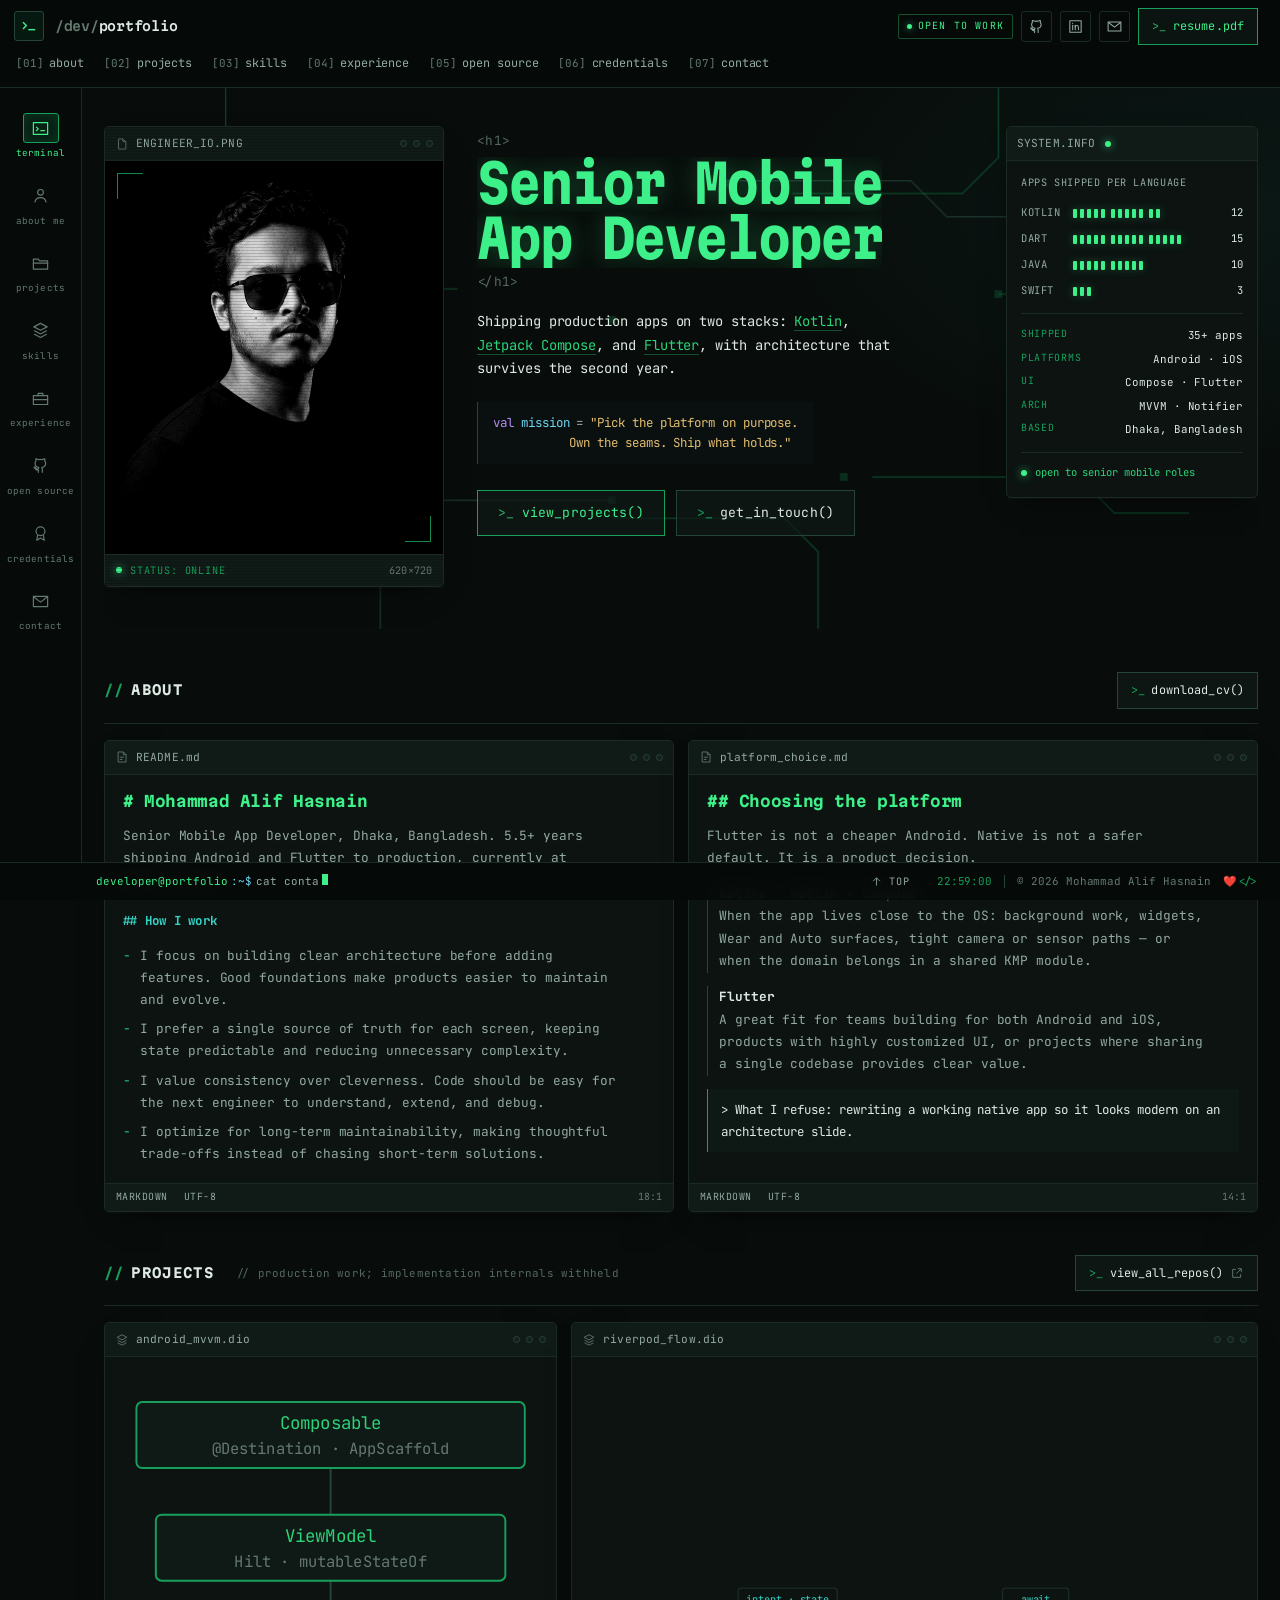
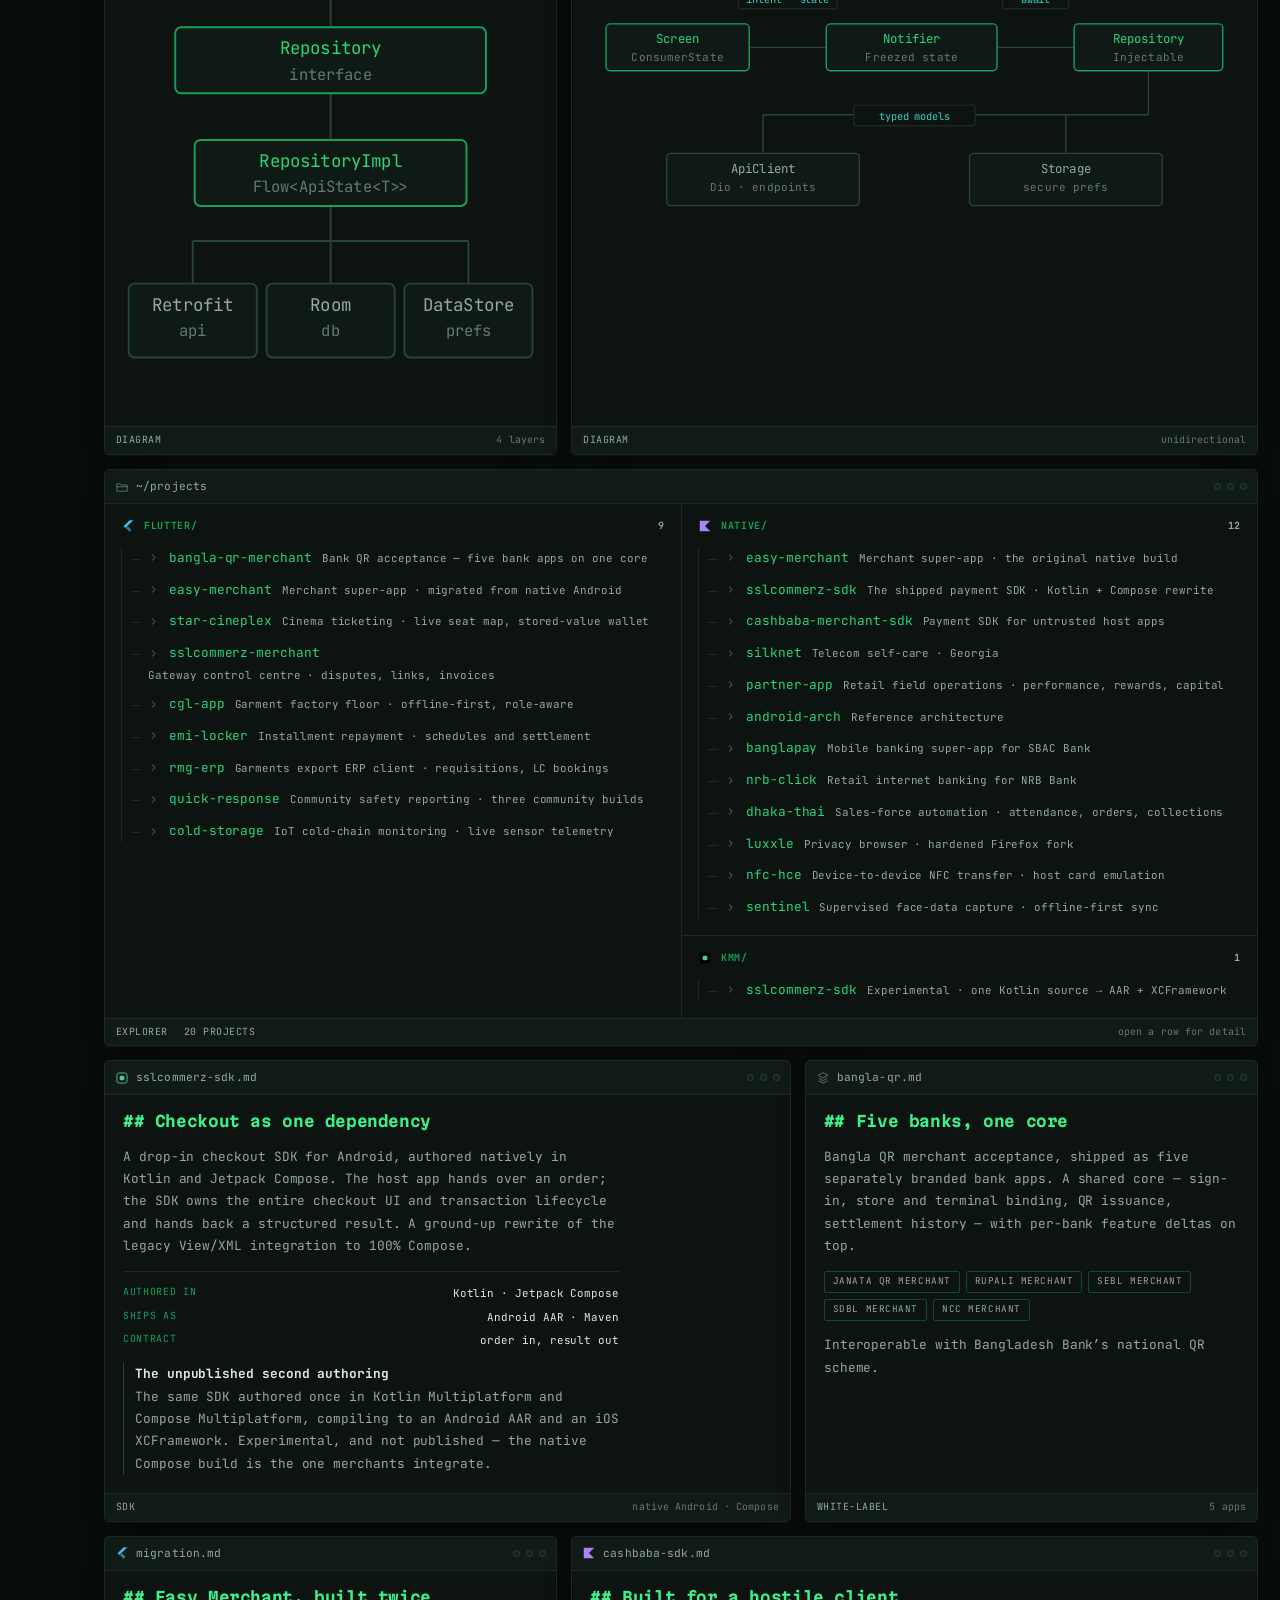
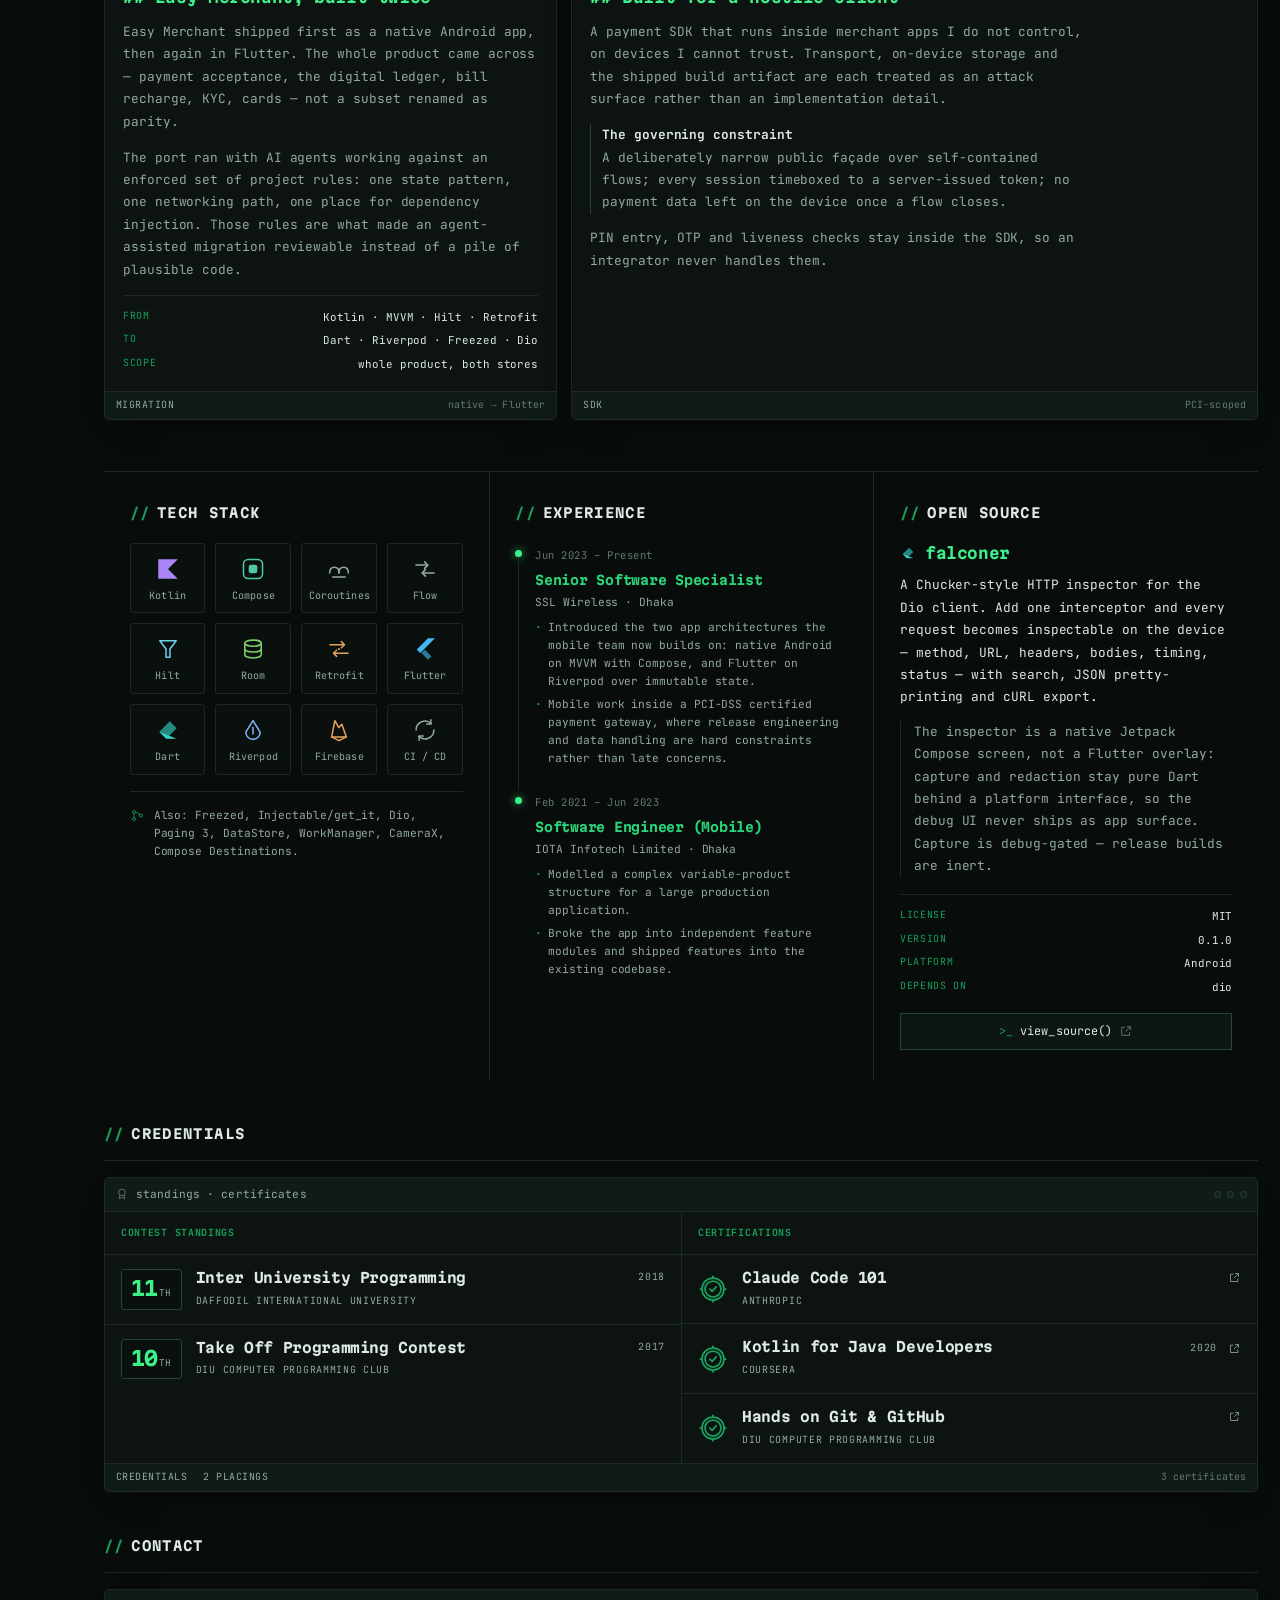
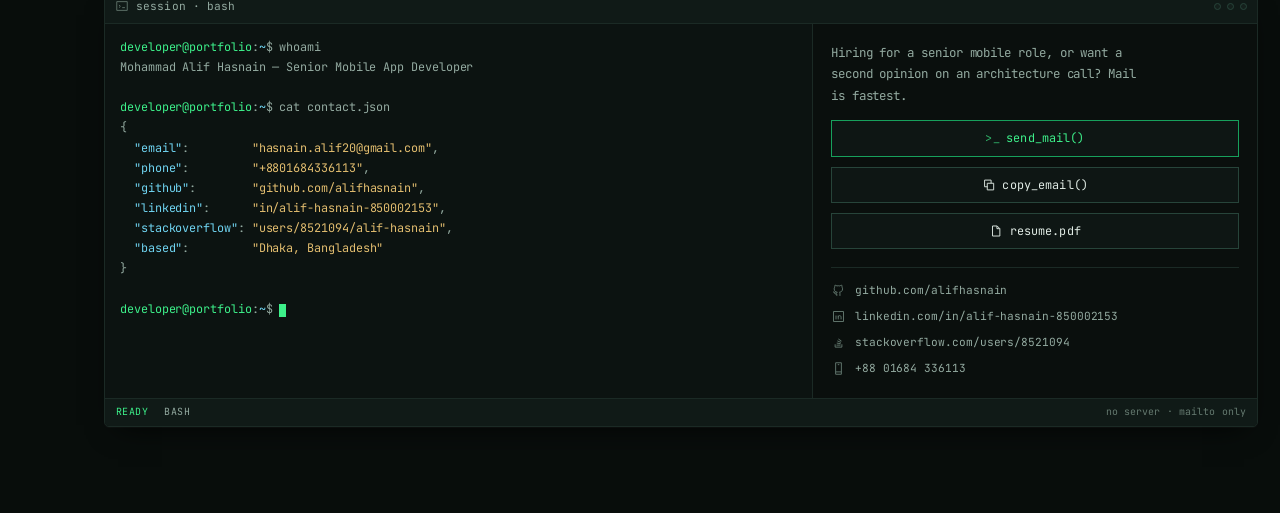
==== commit 3cc539ca: "fixed og image now showing" ====
--- a/index.html
+++ b/index.html
@@ -13,10 +13,12 @@
   <meta property="og:type" content="website">
   <meta property="og:title" content="Mohammad Alif Hasnain — Senior Mobile App Developer">
   <meta property="og:description" content="Production Android and Flutter. Kotlin, Compose, Dart, Riverpod, MVVM.">
-  <!-- Facebook, LinkedIn and Slack want an absolute URL here; this stays relative
-       until the deploy domain is decided, so previews will resolve on some
-       scrapers and not others. Swap in https://<domain>/assets/img/og.png. -->
-  <meta property="og:image" content="assets/img/og.png">
+  <!-- Absolute, not relative: WhatsApp, Facebook, LinkedIn and Slack all refuse to
+       resolve a relative og:image against the page URL, and silently drop the
+       preview image instead of erroring. Update both this and og:url together if
+       the site ever moves off github.io. -->
+  <meta property="og:url" content="https://alifhasnain.github.io/">
+  <meta property="og:image" content="https://alifhasnain.github.io/assets/img/og.png">
   <meta property="og:image:width" content="1200">
   <meta property="og:image:height" content="630">
   <meta property="og:image:alt" content="Terminal window reading Mohammad Alif Hasnain, Senior Mobile App Developer, with a Kotlin, Jetpack Compose, Dart, Flutter, Riverpod and MVVM stack line.">
